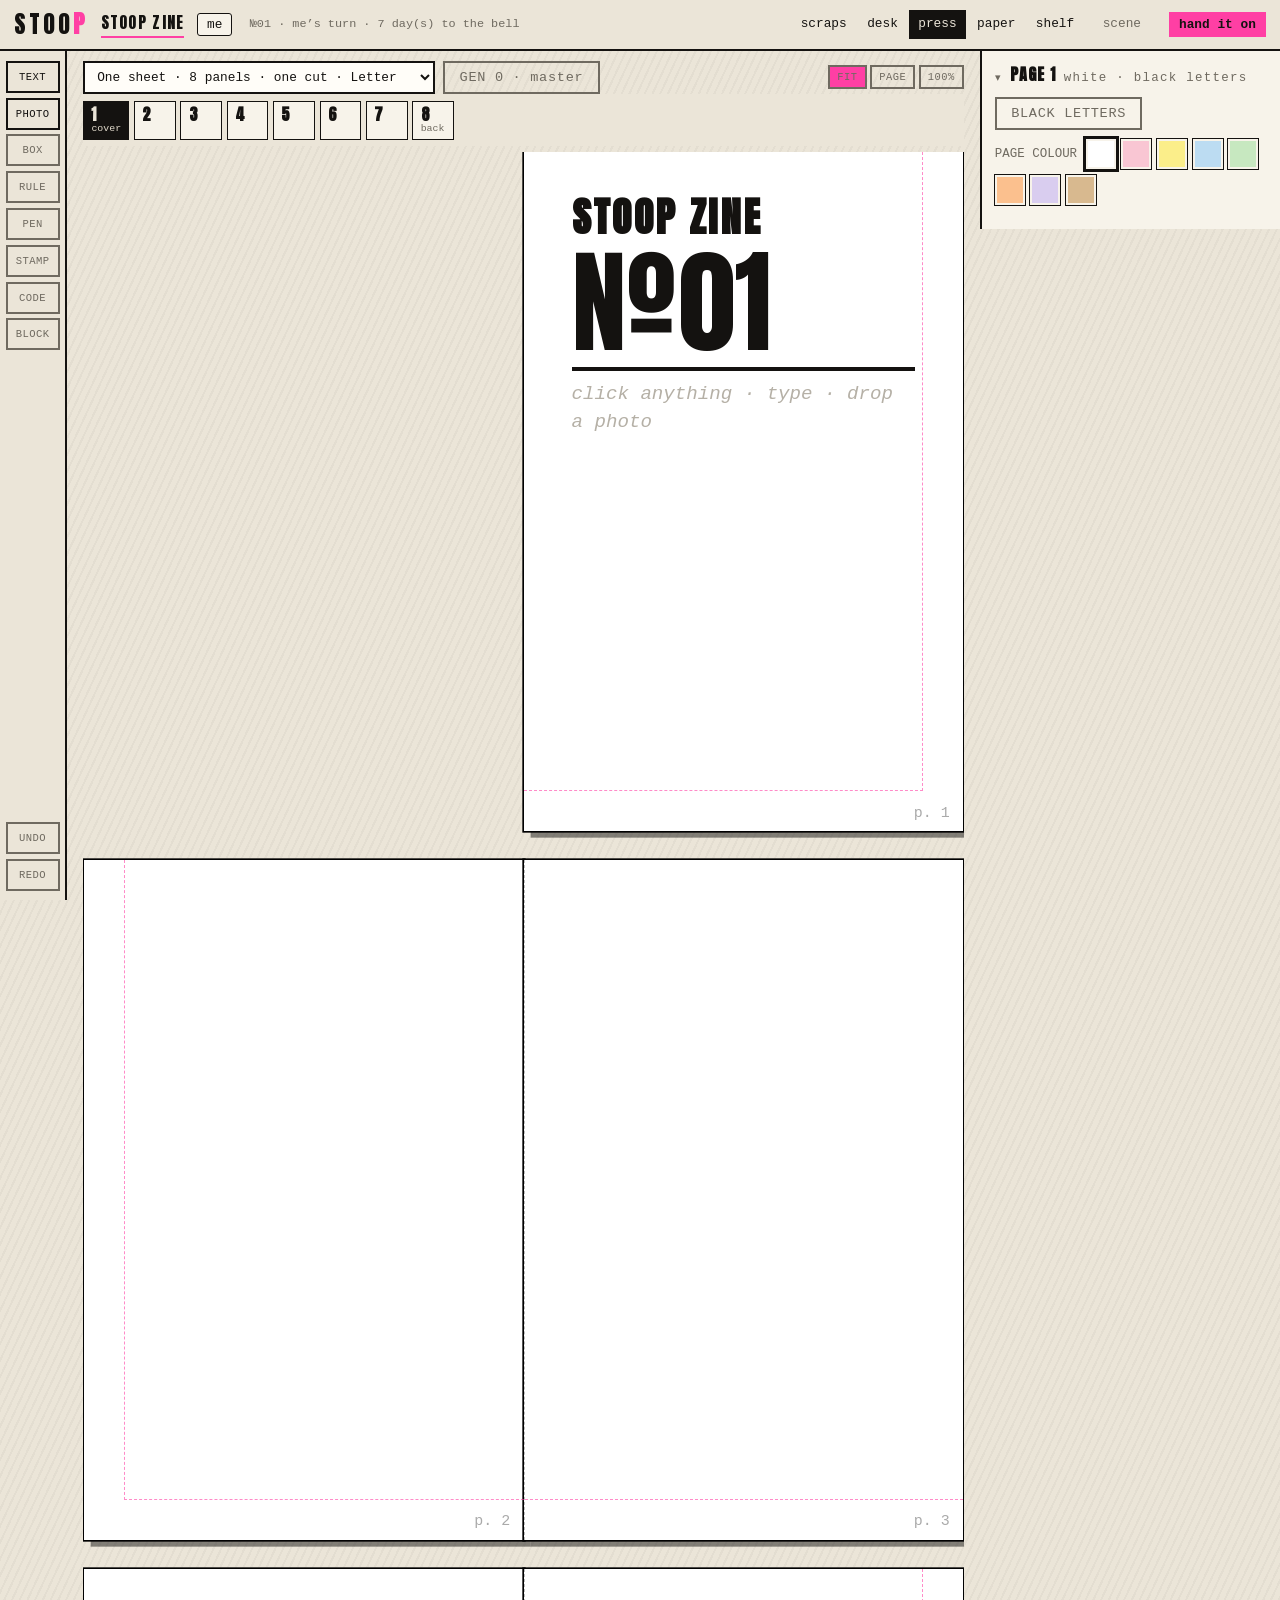
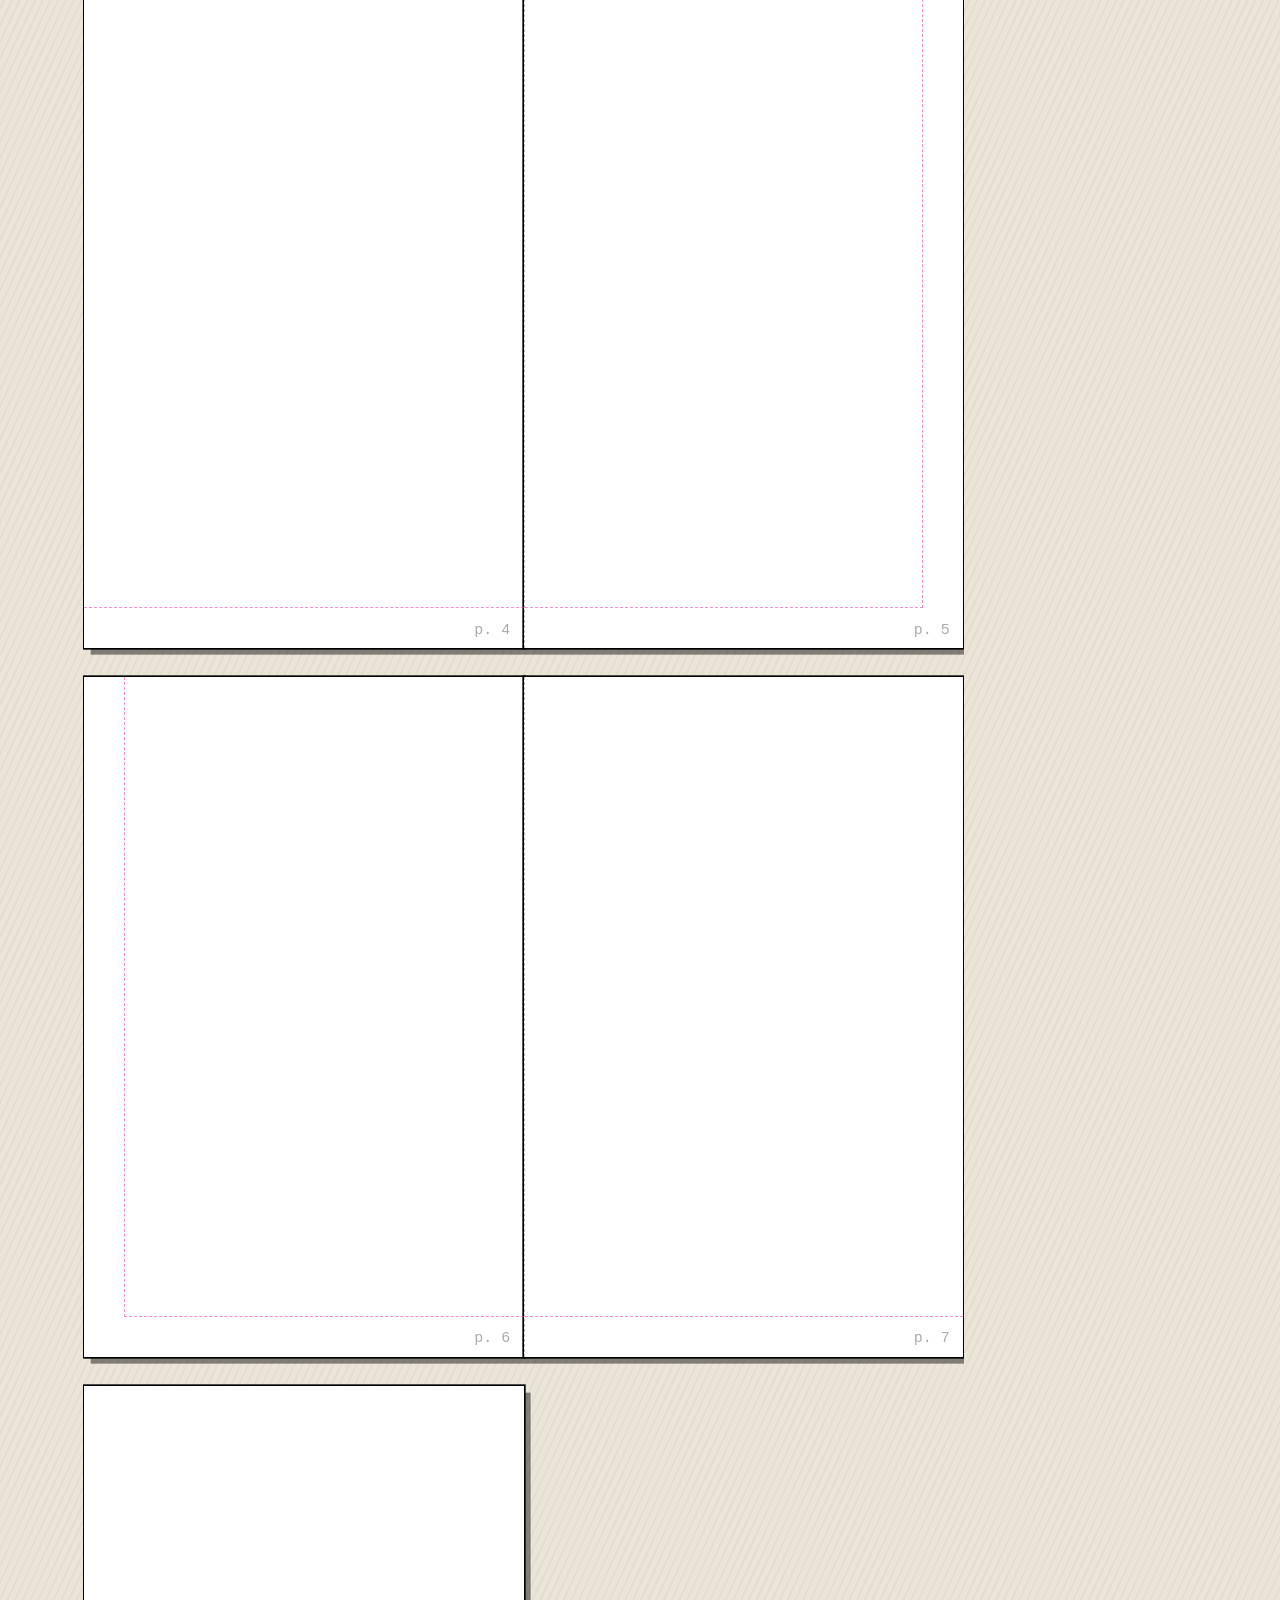
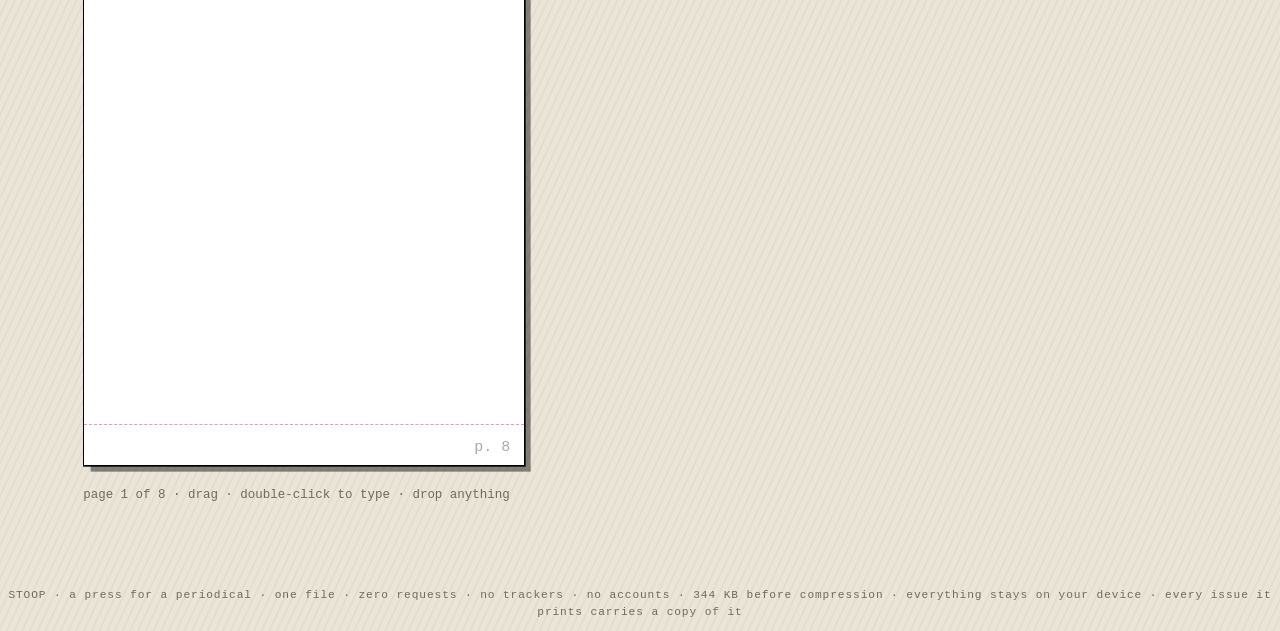
==== index.html @ a5290501 "creep, a folded card, and two sentences Three small things from the moat's list. A stitched booklet " ====
<!doctype html>
<html lang="en">
<head>
<meta charset="utf-8">
<meta name="viewport" content="width=device-width, initial-scale=1">
<meta name="description" content="A press for a periodical: submit pieces, assemble an issue at the desk, impose it for paper, and keep every back issue on the shelf. Each exported issue carries the press inside it. Local-first, no accounts, no server.">
<title>STOOP — a press for a periodical</title>
</head>
<body>
<!-- stoop: a press for a periodical — pieces, a desk, a shelf, and an imposed sheet. every issue it exports is the reading view, the sheet, the archive, and a working press for the next one. one file, zero requests. -->
<style>
@font-face{font-family:Anton;font-display:block;src:url([data-uri]) format("woff")}
@font-face{font-family:Knewave;font-display:block;src:url([data-uri]) format("woff")}
  
  :root{
    --bg:#ebe5d8; --bg2:#e0d9ca; --fg:#141210; --ink:#141210;
    --spot:#ff3fa4; --link:#141210; --grey:#6f6a60; --paper:#f7f3ea;
    --red:#d63c3c;
  }
  *{box-sizing:border-box}
  html,body{margin:0;padding:0}
  body{background:var(--bg);color:var(--fg);font-family:ui-sans-serif,system-ui,'Helvetica Neue',Arial,sans-serif;line-height:1.45;
    background-image:repeating-linear-gradient(115deg,rgba(20,18,16,.035) 0 2px,transparent 2px 7px)}
  ::selection{background:var(--spot);color:#fff}

  
  header.chrome{position:sticky;top:0;z-index:30;background:var(--bg);border-bottom:2px solid var(--fg);
    display:flex;flex-wrap:wrap;align-items:center;gap:.4rem .8rem;padding:.45rem .9rem}
  .wordmark{font-family: Anton, Impact, sans-serif;font-size:1.5rem;letter-spacing:.12em;color:var(--fg);text-decoration:none}
  .wordmark b{color:var(--spot)}
  .barzine{font-family: Anton, Impact, sans-serif;font-size:1rem;letter-spacing:.08em;color:var(--fg);text-decoration:none;border-bottom:2px solid var(--spot);padding-bottom:1px}
  .cycleline{font-family:'Courier New',monospace;font-size:.74rem;color:var(--grey);text-decoration:none;margin-left:.3rem;white-space:nowrap}
  .cycleline:hover{color:var(--fg)}
  .cycleline:empty{display:none}
  nav.chrome-nav{display:flex;flex-wrap:wrap;gap:.15rem;margin-left:auto;align-items:center}
  nav.chrome-nav .gear{margin-left:.5rem;color:var(--grey)}
  .phonetabs{display:none}
  nav.chrome-nav a,nav.chrome-nav button{font-family:'Courier New',monospace;font-size:.8rem;color:var(--link);background:none;text-decoration:none;padding:.25rem .5rem;border:1px solid transparent;cursor:pointer}
  nav.chrome-nav a:hover,nav.chrome-nav button:hover{border-color:var(--link)}
  nav.chrome-nav a.here{color:var(--bg);background:var(--fg);border-color:var(--fg)}
  .chrome .verb{font-family:'Courier New',monospace;font-size:.8rem;color:var(--fg);border:1px solid var(--spot);background:var(--spot);margin-left:.4rem;padding:.25rem .55rem;font-weight:bold;cursor:pointer}
  .chrome .verb:hover{background:var(--fg);color:#fff;border-color:var(--fg)}

  main{margin:0;padding:0}

  
  section[data-view]{display:none}
  
  section[data-view="press"]{display:grid;grid-template-columns:4.2rem minmax(0,1fr) 300px;align-items:start}
  body.landing section[data-view="press"]{display:none}
  section[data-view="issue"].on{display:block;max-width:960px;margin:0 auto;padding:1rem .9rem 4rem;animation:flick .12s steps(2) 1}
  section[data-view]:not([data-view="press"]):not([data-view="issue"]).on{display:block;position:fixed;top:var(--barh,0);right:0;bottom:0;
    width:min(540px,100vw);z-index:35;overflow-y:auto;background:var(--bg);border-left:3px solid var(--fg);box-shadow:-6px 0 0 rgba(20,18,16,.12);
    padding:1rem .9rem 3rem;animation:slide .14s ease-out}
  @keyframes slide{from{transform:translateX(24px);opacity:.6}to{transform:none;opacity:1}}
  @keyframes flick{0%{opacity:.4}100%{opacity:1}}
  .scrim{display:none;position:fixed;left:0;right:0;bottom:0;top:var(--barh,0);z-index:33;background:rgba(20,18,16,.28)}
  body[data-drawer] .scrim{display:block}
  section[data-view] .view-head{display:flex;flex-wrap:wrap;align-items:baseline;gap:.4rem 1rem}
  section[data-view] .view-head h1{margin:0}
  section[data-view] .view-head .view-sub{flex-basis:100%;margin-top:0}
  .drawer-close{margin-left:auto}

  h1,h2,h3{font-family: Anton, Impact, sans-serif;letter-spacing:.06em;line-height:1.05;margin:.4rem 0}
  a{color:var(--link)}
  .tag{display:inline-block;font-family:'Courier New',monospace;font-size:.7rem;letter-spacing:.15em;text-transform:uppercase;
    border:1px solid var(--fg);padding:.1rem .5rem;margin:0}
  .tag.cold{border-color:var(--link);color:var(--link)}

  
  .paper{background:var(--paper);color:var(--ink);padding:1.1rem 1.2rem;margin:1rem 0;border:2px solid var(--ink);
    box-shadow:5px 5px 0 rgba(0,0,0,.55);position:relative;
    background-image:repeating-linear-gradient(115deg,rgba(20,18,16,.045) 0 2px,transparent 2px 7px)}
  .paper h2,.paper h3{color:var(--ink)}
  .paper a{color:#155d80;font-weight:bold}
  .paper p,.paper li{font-family:'Courier New',monospace;font-size:.92rem}

  .btn{font-family:'Courier New',monospace;font-size:.85rem;background:none;border:2px solid var(--fg);color:var(--fg);
    padding:.45rem .9rem;cursor:pointer;letter-spacing:.05em}
  .btn:hover{background:var(--fg);color:#fff}
  .btn[disabled]{border-color:var(--grey);color:var(--grey);cursor:not-allowed}
  .btn.done,.btn.on{background:var(--spot);border-color:var(--spot);color:var(--fg)}
  .btn.done:hover,.btn.on:hover{background:var(--fg);border-color:var(--fg);color:#fff}
  .btn.danger{border-color:var(--red);color:var(--red)}
  .btn.danger:hover{background:var(--red);color:var(--bg)}
  .paper .btn{border-color:var(--ink);color:var(--ink)}
  .paper .btn:hover{background:var(--ink);color:var(--paper)}
  .paper .btn.done,.paper .btn.on{background:var(--ink);color:var(--paper)}
  .paper .btn.danger{border-color:var(--red);color:#9c2b2b}
  .paper .btn.danger:hover{background:var(--red);color:var(--paper)}

  .pageweight{font-family:'Courier New',monospace;font-size:.7rem;color:var(--grey);text-align:center;margin-top:2.2rem;letter-spacing:.08em}

.author-toggle {
  font-family: 'Courier New', monospace;
  font-size: .8rem;
  background: var(--paper);
  color: var(--fg);
  border: 1px solid var(--fg);
  padding: .2rem .55rem;
  cursor: pointer;
  border-radius: 3px;
  display: inline-flex;
  align-items: center;
  gap: .3rem;
}
.author-toggle:hover {
  background: var(--fg);
  color: #fff;
}
.view-head {
  margin-bottom: 1.2rem;
  border-bottom: 1px dashed var(--grey);
  padding-bottom: .6rem;
}
.view-head h1 {
  font-size: 2.2rem;
  margin: 0;
  color: var(--fg);
  letter-spacing: .08em;
}

.view-sub {
  font-family: ui-sans-serif, system-ui, 'Helvetica Neue', Arial, sans-serif;
  font-size: .9rem;
  color: var(--grey);
  margin: .3rem 0 0;
}
.hint, .paper .hint {
  font-family: ui-sans-serif, system-ui, 'Helvetica Neue', Arial, sans-serif;
  font-size: .88rem;
  line-height: 1.45;
  color: #57524a;
  margin: .6rem 0 0;
}
.paper h2 { font-size: 1.15rem; margin: 0 0 .6rem; }
.paper .form-row + .form-row { margin-top: .6rem; }
.cardgrid { display: grid; grid-template-columns: auto minmax(0, 1fr); gap: .35rem .6rem; align-items: center; margin: .4rem 0 .6rem; }
.cardgrid .sub { white-space: nowrap; }
.sub {
  font-family: 'Courier New', monospace;
  font-size: .78rem;
  color: var(--grey);
}
.text-input, .select-input, .textarea-input {
  font-family: 'Courier New', monospace;
  font-size: .88rem;
  background: #fffdf8;
  color: var(--ink);
  border: 2px solid var(--ink);
  padding: .45rem .65rem;
  box-sizing: border-box;
}
.text-input:focus, .select-input:focus, .textarea-input:focus {
  outline: 2px solid var(--spot);
}
.text-input { flex: 1; min-width: 160px; }
.select-input { min-width: 110px; cursor: pointer; }
.textarea-input { width: 100%; resize: vertical; }

.form-row {
  display: flex;
  gap: .5rem;
  flex-wrap: wrap;
  align-items: center;
}
.form-grid {
  display: flex;
  flex-direction: column;
  gap: .6rem;
}
.filter-row {
  display: flex;
  gap: .35rem;
  align-items: center;
  flex-wrap: wrap;
  margin-top: .8rem;
  padding-top: .6rem;
  border-top: 1px dashed rgba(20,18,16,.2);
}
.chip {
  font-family: 'Courier New', monospace;
  font-size: .72rem;
  background: none;
  border: 1px solid var(--ink);
  color: var(--ink);
  padding: .15rem .45rem;
  cursor: pointer;
  text-transform: lowercase;
}
.chip:hover, .chip.on {
  background: var(--ink);
  color: var(--paper);
}

.form-actions { display: flex; justify-content: flex-end; }
.btn.wide { flex: 1; min-width: 160px; }
.paper .sub { color: #57524a; }


.log-photo {
  display: block;
  width: 100%;
  max-width: 420px;
  margin: .5rem 0 .2rem;
  border: 2px solid var(--ink);
  background: #fff;
}

.phototray { display: flex; gap: .5rem; overflow-x: auto; padding: .2rem 0 .4rem; align-items: flex-start; }
.phototray:empty { display: none; }
.tray-photo { height: 56px; border: 2px solid var(--fg); background: #fff; cursor: pointer; flex: 0 0 auto; box-shadow: 2px 2px 0 rgba(20,18,16,.35); }
.tray-photo:hover { outline: 2px solid var(--spot); }

.log-stream { display: flex; flex-direction: column; gap: .7rem; margin-top: 1rem; }
.log-card {
  background: var(--paper);
  border: 1px solid var(--fg);
  border-left: 4px solid var(--spot);
  padding: .75rem .9rem;
  position: relative;
}
.log-card.author-b { border-left-color: var(--grey); }
.log-card.author-both { border-left-color: #5cd685; }
.log-meta {
  display: flex;
  justify-content: space-between;
  font-family: 'Courier New', monospace;
  font-size: .72rem;
  color: var(--grey);
  margin-bottom: .3rem;
}
.log-author { font-weight: bold; color: var(--spot); }
.author-b .log-author { color: var(--grey); }
.author-both .log-author { color: #5cd685; }
.log-body { font-family: 'Courier New', monospace; font-size: .88rem; color: var(--fg); line-height: 1.4; word-break: break-word; white-space: pre-wrap; }
.log-title { margin: .1rem 0 .35rem; font-size: 1.15rem; }
.log-del { background: none; border: none; color: var(--grey); cursor: pointer; font-size: .8rem; }
.log-del:hover { color: var(--spot); }


.person { display: flex; align-items: center; gap: .5rem; margin-bottom: .4rem; }
.person .text-input { flex: 1; }
.person .sub { min-width: 6rem; font-size: .75rem; }


.sub-row { display: flex; align-items: center; gap: .6rem; border-bottom: 1px dashed var(--ink); padding: .45rem 0; font-family: 'Courier New', monospace; font-size: .85rem; }
.sub-row:last-of-type { border-bottom: none; }
.sub-row .ord { font-family: Anton, Impact, sans-serif; font-size: 1.3rem; width: 1.4rem; text-align: center; }
.sub-row .meta { flex: 1; display: flex; flex-direction: column; }
.sub-row .meta small { color: #5a5348; }
.sub-row.cut { opacity: .55; }
.sub-row.cut .meta b { text-decoration: line-through; }
.subbtn { font-family: 'Courier New', monospace; font-size: .7rem; background: none; border: 1px solid var(--ink); color: var(--ink); padding: .2rem .5rem; cursor: pointer; }
.subbtn:hover { background: var(--ink); color: var(--paper); }


.shelf-list { display: flex; flex-direction: column; }
.shelf-row { display: flex; align-items: center; gap: .6rem; flex-wrap: wrap; border-bottom: 1px dashed var(--ink); padding: .55rem 0; }
.shelf-row:last-child { border-bottom: none; }
.shelf-no { font-family: Anton, Impact, sans-serif; font-size: 1.5rem; min-width: 3rem; }
.shelf-meta { flex: 1; display: flex; flex-direction: column; font-family: 'Courier New', monospace; font-size: .85rem; min-width: 12rem; }
.shelf-meta small { color: #5a5348; }
.shelfreader { display: none; }
.shelfreader.on { display: block; }
.reader-bar { display: flex; justify-content: space-between; align-items: center; font-family: 'Courier New', monospace; font-size: .8rem; color: var(--grey); margin: 1.2rem 0 .4rem; }


.reading { background: var(--paper); color: var(--ink); border: 2px solid var(--ink); padding: 1.4rem 1.3rem; box-shadow: 5px 5px 0 rgba(0,0,0,.55); max-width: 38rem; margin: 0 auto; }
.reading img { width: 100%; margin: .6rem 0; }
.reading-head { border-bottom: 3px solid var(--ink); padding-bottom: .6rem; margin-bottom: 1rem; }
.reading-head h1 { font-size: 2.2rem; margin: 0; }
.reading-meta { font-family: 'Courier New', monospace; font-size: .75rem; margin: .3rem 0 0; }
.reading-note { border-left: 3px solid var(--ink); padding-left: .8rem; margin-bottom: 1.2rem; }
.reading-piece { margin-bottom: 1.4rem; }
.reading-piece h2 { font-size: 1.4rem; margin: 0 0 .3rem; }
.reading h2, .reading p { color: var(--ink); }
.reading p { font-family: 'Courier New', monospace; font-size: .9rem; line-height: 1.6; white-space: pre-wrap; }
.reading-foot { border-top: 1px dashed var(--ink); padding-top: .6rem; font-size: .8rem; }


.press-actions { display: flex; gap: .5rem; flex-wrap: wrap; align-items: center; }

.rail { position: sticky; top: var(--barh, 0); align-self: start; display: flex; flex-direction: column; gap: .3rem; padding: .6rem .35rem; height: calc(100vh - var(--barh, 0px)); box-sizing: border-box; border-right: 2px solid var(--fg); background: var(--bg); }
.rail .btn { width: 100%; padding: .5rem .1rem; font-size: .66rem; letter-spacing: .04em; }
.railgap { flex: 1; }
.tablebed { min-width: 0; padding: .6rem 1rem 3rem; }
.tablehead { display: flex; gap: .5rem; flex-wrap: wrap; align-items: center; }
.tablehead .select-input { font-size: .8rem; padding: .35rem .5rem; min-width: 0; max-width: 22rem; }
.zoom { margin-left: auto; display: flex; gap: .2rem; }
.btn.tiny { font-size: .65rem; padding: .25rem .45rem; }
.pagestrip { display: flex; gap: .3rem; overflow-x: auto; padding: .45rem 0 .35rem; scrollbar-width: thin; position: sticky; top: var(--barh, 0); z-index: 5; background: var(--bg); }
.pchip { font-family: 'Courier New', monospace; font-size: .68rem; color: var(--fg); background: var(--paper); border: 1px solid var(--fg); padding: .25rem .45rem .3rem; min-width: 2.6rem; max-width: 7.5rem; flex: none; display: flex; flex-direction: column; align-items: flex-start; gap: .05rem; cursor: pointer; position: relative; text-align: left; touch-action: none; user-select: none; }
.pchip b { font-family: Anton, Impact, sans-serif; font-size: 1rem; letter-spacing: .04em; line-height: 1; }
.pchip small { max-width: 6.5rem; white-space: nowrap; overflow: hidden; text-overflow: ellipsis; color: var(--grey); font-size: .62rem; }
.pchip small:empty::before { content: '\00a0'; }
.pchip.here { background: var(--fg); color: var(--bg); }
.pchip.here small { color: var(--bg2); }
.pchip .dot { position: absolute; right: 3px; top: 3px; width: 9px; height: 9px; border: 1px solid var(--fg); }
.pchip.dragging { opacity: .45; }
.pchip.drop { outline: 3px solid var(--spot); outline-offset: -1px; }
.palettes:empty { display: none; }
.addhint { margin: .3rem 0 0; }
.fitmeter { font-family: 'Courier New', monospace; font-size: .8rem; border: 1px solid var(--fg); color: var(--fg); background: var(--paper); padding: .35rem .6rem; margin: 0; }
.fitmeter:empty { display: none; }
.fitmeter.bad { background: var(--red); color: #fff; border-color: var(--red); }
.sheetzone { margin-top: .4rem; overflow-x: auto; padding-bottom: 1rem; }
.sheetwrap { margin-bottom: 1.2rem; width: max-content; }
.sheetlabel { font-family: 'Courier New', monospace; font-size: .7rem; color: var(--grey); letter-spacing: .1em; text-transform: uppercase; margin-bottom: .25rem; }
.sheet {
  zoom: var(--fit, 1);
  background: #fff; color: var(--ink);
  display: grid;
  grid-template-columns: repeat(var(--cols, 4), 1fr);
  grid-template-rows: repeat(var(--rows, 2), 1fr);
  box-shadow: 0 0 0 1px #000, 8px 8px 0 rgba(0,0,0,.6);
}
.panel { border: 1px dashed #bbb; padding: .28in .3in; overflow: hidden; position: relative; background: #fff; box-sizing: border-box; display: flex; flex-direction: column; }
.panel.flip { transform: rotate(180deg); }

.panel.photofill .panel-photo { position: absolute; inset: 0; width: 100%; height: 100%; max-height: none; object-fit: cover; margin: 0; }
.panel.photofill > h3, .panel.photofill > .no, .panel.photofill > .rule, .panel.photofill > .body, .panel.photofill > .addr { position: relative; z-index: 1; }
.panel.letterswhite > h3, .panel.letterswhite > .body, .panel.letterswhite > .no, .panel.letterswhite .addr span { color: #fff; }
.panel.letterswhite > .rule { border-top-color: #fff; }

.panel, .panel * { -webkit-print-color-adjust: exact; print-color-adjust: exact; }
.panel.over { outline: 2px solid var(--red); outline-offset: -2px; }
.panel h3 { font-family: Anton, Impact, sans-serif; font-size: 20px; margin: 0 0 6px; text-transform: uppercase; color: var(--ink); outline: none; }
.panel .body { font-family: 'Courier New', monospace; font-size: 11.5px; line-height: 1.45; color: var(--ink); outline: none; white-space: pre-wrap; flex: 1; overflow: hidden; }
.panel .pgtag { position: absolute; bottom: 4px; right: 8px; font-size: 9px; color: #aaa; font-family: 'Courier New', monospace; }
.panel .fitwarn:not(:empty) { position: absolute; bottom: 3px; left: 6px; font-family: 'Courier New', monospace; font-size: 9px; background: var(--red); color: #fff; padding: 1px 4px; }
.panel-photo { display: block; width: 100%; max-height: 46%; object-fit: contain; object-position: left top; margin: 0 0 5px; }
.panel-unpic { position: absolute; top: 3px; right: 5px; background: #fff; border: 1px solid var(--ink); color: var(--ink); font-size: 10px; line-height: 1; padding: 2px 4px; cursor: pointer; }
.cover h3 { font-size: 24px; }
.cover .no { font-family: Anton, Impact, sans-serif; font-size: 68px; line-height: .9; color: var(--ink); margin: 2px 0; }
.cover .no span { outline: none; }
.cover .rule { border-top: 3px solid var(--ink); margin: 6px 0; }
.backcover .body { font-size: 10.5px; }
.addr { display: flex; align-items: center; gap: 6px; margin-top: auto; }
.addr .qr { width: 64px; height: 64px; image-rendering: pixelated; }
.addr span { font-family: 'Courier New', monospace; font-size: 8.5px; word-break: break-all; }
.addr .reply { display: block; font-size: 7.5px; opacity: .8; }


.pages { display: flex; flex-direction: column; gap: 1.1rem; width: max-content; margin: 0 auto; zoom: var(--fit, 1); }
.spread { display: flex; width: calc(2 * var(--pw)); }
.spread.cover { justify-content: flex-end; }
.spread.backcover { justify-content: flex-start; }
.pages .panel { width: var(--pw); height: var(--ph); flex: none; border: none; box-shadow: 0 0 0 1px #000, 4px 4px 0 rgba(0,0,0,.45); }
.spread .panel + .panel { box-shadow: 0 0 0 1px #000, 4px 4px 0 rgba(0,0,0,.45); border-left: 1px dashed #bbb; }


.pages[data-gen="1"] .panel:not(:focus-within), .sheet[data-gen="1"] .panel { filter: url(#gen1); }
.pages[data-gen="2"] .panel:not(:focus-within), .sheet[data-gen="2"] .panel { filter: url(#gen2); }
.pages[data-gen="3"] .panel:not(:focus-within), .sheet[data-gen="3"] .panel { filter: url(#gen3); }
#genbtn.on { background: var(--fg); color: #fff; border-color: var(--fg); }


.testnum { display: none; position: absolute; inset: 0; background: #fff; z-index: 2; align-items: center; justify-content: center; flex-direction: column; gap: 6px; }
.testnum b { font-family: Anton, Impact, sans-serif; font-size: 140px; color: var(--ink); }
.testnum small { font-family: 'Courier New', monospace; font-size: 12px; color: #666; }
.reprintzone.testing .testnum { display: flex; }

.foldguide { margin-top: .8rem; }
.foldguide summary { font-family: ui-sans-serif, system-ui, 'Helvetica Neue', Arial, sans-serif; font-size: .88rem; color: var(--ink); cursor: pointer; padding: .3rem 0; }
.fold-steps { font-family: ui-sans-serif, system-ui, 'Helvetica Neue', Arial, sans-serif; font-size: .88rem; line-height: 1.5; padding-left: 1.2rem; }
.fold-steps li { margin-bottom: .5rem; }


.reprintzone { display: none; }


.toast-undo { font: inherit; background: var(--fg); color: var(--spot); border: 0; margin-left: .7rem; padding: .1rem .5rem; cursor: pointer; }
.toast { position: fixed; left: 50%; bottom: 1.2rem; transform: translateX(-50%); background: var(--spot); color: var(--fg); font-family: 'Courier New', monospace; font-size: .85rem; font-weight: bold; padding: .5rem .9rem; border: 2px solid var(--fg); box-shadow: 3px 3px 0 var(--fg); display: none; z-index: 50; }

@media print {
  body { background: #fff; color: #000; }
  header.chrome, main, .pageweight, .toast { display: none !important; }
  body.reprinting .reprintzone { display: block !important; }
  .reprintzone .sheetwrap { margin: 0; break-after: page; page-break-after: always; }
  .reprintzone .sheetwrap:last-child { break-after: auto; page-break-after: auto; }
  .reprintzone .sheetlabel { display: none !important; }
  .reprintzone .sheet { box-shadow: none; zoom: 1; }
  .reprintzone .panel { border-color: #eee; }
}


body.landing header.chrome { display: none; }
body.landing main { padding-top: 2.4rem; }
.landing-tail { max-width: 38rem; margin: 2.2rem auto 0; }
.landing-note { font-family: 'Courier New', monospace; font-size: .9rem; color: var(--fg); line-height: 1.6; border-left: 3px solid var(--spot); padding-left: .9rem; }
.landing-verbs { display: flex; gap: .6rem; flex-wrap: wrap; margin-top: 1.2rem; }
.btn.big { font-size: 1rem; padding: .8rem 1.2rem; }
.btn.quiet { border-color: var(--grey); color: var(--grey); }
.btn.quiet:hover { background: var(--grey); color: var(--bg); }


.panel.dropping { outline: 3px dashed var(--spot); outline-offset: -3px; }


#sheetzone .cover .body:empty::before { content: 'click anything · type · drop a photo'; color: #b5b0a6; font-style: italic; }
#sheetzone .panel h3:empty::before { content: '\00a0'; }


.flash { position: fixed; inset: 0; pointer-events: none; z-index: 60; opacity: 0;
  background: linear-gradient(90deg, transparent 0%, rgba(255,255,255,.0) 35%, rgba(255,255,255,.85) 50%, rgba(255,255,255,.0) 65%, transparent 100%);
  background-size: 300% 100%; }
.flash.go { animation: lamp .55s ease-in-out 1; }
@keyframes lamp { 0% { opacity: 1; background-position: 100% 0; } 100% { opacity: 1; background-position: 0% 0; } }
.barzine[contenteditable]:focus { outline: none; background: var(--spot); padding: 0 .3rem; }


:focus-visible { outline: 3px solid var(--spot); outline-offset: 2px; }
.panel :focus-visible, .el :focus-visible { outline: 2px dashed var(--red); outline-offset: 1px; }
.barzine[contenteditable]:focus-visible { outline: 3px solid var(--fg); outline-offset: 1px; }


.readtoggle { display: flex; gap: .4rem; justify-content: center; margin: 0 auto .8rem; }
.read-meta { font-family: 'Courier New', monospace; font-size: .75rem; color: var(--grey); text-align: center; margin: 0 0 .9rem; }
.readrun { padding: 0 6px 1.2rem; }
@media print { .elmissing { visibility: hidden; } }
.reading-fig { margin: .6rem 0; }
.reading-fig figcaption { font-family: 'Courier New', monospace; font-size: .8rem; }
.shelfnudge:empty { display: none; }


.pasteup { position: absolute; inset: 0; pointer-events: none; z-index: 3; }

.el { position: absolute; pointer-events: auto; box-sizing: border-box; cursor: grab; touch-action: none; }
.el:active { cursor: grabbing; }
.el.sel { outline: 1px dashed var(--red); outline-offset: 2px; }

.el-box { border: 2px solid var(--ink); }
.el-box.inkwhite { background: var(--ink); border-color: var(--ink); }
.elrule { width: 100%; height: 100%; background: var(--ink); min-height: 2px; }
.elphoto { width: 100%; height: 100%; object-fit: contain; display: block; }
.elphoto.fill { object-fit: cover; }
.elqr { width: 100%; height: 100%; display: block; color: var(--ink); }
.elmissing { width: 100%; height: 100%; border: 1px dashed #999; color: #999; font: 9px 'Courier New', monospace; display: flex; align-items: center; justify-content: center; }

.eltext { width: 100%; height: 100%; overflow: hidden; outline: none; color: var(--ink); white-space: pre-wrap; }
.eltext.knock { background: var(--ink); color: #fff; padding: 2px 4px; }


.v-type { font-family: 'Courier New', monospace; line-height: 1.45; }
.v-head { font-family: Anton, Impact, sans-serif; line-height: 1; text-transform: uppercase; }
.v-marker { font-family: Knewave, Anton, Impact, sans-serif; line-height: 1.3; }
.rm { display: inline-block; }

.v-stencil { font-family: Anton, Impact, sans-serif; line-height: 1; text-transform: uppercase;
  -webkit-mask-image: repeating-linear-gradient(180deg, #000 0 .42em, transparent .42em .5em); mask-image: repeating-linear-gradient(180deg, #000 0 .42em, transparent .42em .5em); }
.v-ransom { line-height: 1.5; }

.v-sans { font-family: Arial, Helvetica, 'Liberation Sans', sans-serif; line-height: 1.3; }
.v-serif { font-family: 'Times New Roman', Times, 'Liberation Serif', serif; line-height: 1.35; }
.v-own { font-family: Arial, Helvetica, sans-serif; line-height: 1.3; }
.eltext.caps { text-transform: uppercase; }
.eltext.nocaps { text-transform: none; }
.eltext.al-center { text-align: center; }
.eltext.al-right { text-align: right; }

.eltext.outline, .eltext.outline .rn { color: transparent; -webkit-text-stroke: .045em var(--ink); }
.eltext.knock.outline, .eltext.outline .rn.inv { -webkit-text-stroke-color: #fff; }

.el.inkpaper .eltext.knock, .el.inkpaper .rn.inv { color: #000; }
.el.inkpaper .eltext.knock.outline, .el.inkpaper .eltext.outline .rn.inv { color: transparent; -webkit-text-stroke-color: #000; }
.voicesel { font: inherit; font-size: .8rem; border: 2px solid var(--fg); background: #fff; color: var(--fg); padding: .3rem .4rem; cursor: pointer; }



.elstamp { width: 100%; height: 100%; position: relative; color: var(--ink); container-type: size; }
.stampsvg { position: absolute; inset: 0; width: 100%; height: 100%; display: block; }

.el-draw { color: var(--ink); }
.drawsvg, .penlive svg { position: absolute; inset: 0; width: 100%; height: 100%; display: block; overflow: visible; }
.drawsvg polyline, .penlive polyline { vector-effect: non-scaling-stroke; }
.penlive { position: absolute; inset: 0; pointer-events: none; z-index: 4; color: var(--ink); }
body[data-pen] #sheetzone .panel, body[data-pen] #sheetzone .el { cursor: crosshair; touch-action: none; }
body[data-pen] #sheetzone .el .eltext { pointer-events: none; }
.rail .btn.on { background: var(--fg); color: var(--bg); }
.stamptext { position: absolute; inset: 0; display: flex; align-items: center; justify-content: center; font-family: Anton, Impact, sans-serif; text-transform: uppercase; font-size: 1px; white-space: nowrap; }
.el-stamp .stamptext { font-size: 62cqh; }
.stamps { display: none; gap: .5rem; flex-wrap: wrap; align-items: center; margin: .2rem 0 .6rem; }
.stamps.on { display: flex; }
.stampbtn { height: 34px; width: auto; background: #fff; border: 2px solid var(--fg); color: var(--ink); cursor: pointer; position: relative; padding: 0; box-shadow: 2px 2px 0 rgba(20,18,16,.35); }
.stampbtn .stamptext { font-size: 20px; }
.stampbtn:hover { outline: 2px solid var(--spot); }


.rn { display: inline-block; padding: 0 1px; }
.rn.f0 { font-family: Anton, Impact, sans-serif; }
.rn.f1 { font-family: 'Times New Roman', Times, serif; font-weight: bold; }
.rn.f2 { font-family: 'Courier New', Courier, monospace; font-weight: bold; }
.rn.f3 { font-family: Arial, Helvetica, sans-serif; font-weight: bold; font-style: italic; }
.rn.inv { background: var(--ink); color: #fff; padding: 0 3px; }


.h { position: absolute; width: 11px; height: 11px; background: #fff; border: 2px solid var(--red); pointer-events: auto; }
.h-size { right: -6px; bottom: -6px; cursor: nwse-resize; }
.h-rot { left: 50%; top: -20px; margin-left: -6px; border-radius: 50%; cursor: grab; }
.h-rot::after { content: ''; position: absolute; left: 50%; top: 9px; width: 1px; height: 10px; background: var(--red); }


.inspector { font-family: 'Courier New', monospace; font-size: .8rem; color: var(--grey); margin: 0; }
.inspector:empty { display: none; }
.inspector.on { color: var(--fg); background: var(--paper); border-left: 2px solid var(--fg); padding: .7rem .8rem 1rem; width: 300px; box-sizing: border-box; position: sticky; top: var(--barh, 0); align-self: start; max-height: calc(100vh - var(--barh, 0px)); overflow-y: auto; }
.insp-head { display: flex; align-items: baseline; gap: .6rem; margin-bottom: .3rem; }
.insp-head b { font-family: Anton, Impact, sans-serif; letter-spacing: .06em; font-size: 1rem; }
.insp-head .sub { flex: 1; }
.sheetdone { margin-left: auto; }

.group { border-top: 1px dashed var(--grey); padding: .3rem 0 .5rem; }
.group summary { font-family: 'Courier New', monospace; font-size: .66rem; letter-spacing: .12em; color: var(--grey); cursor: pointer; list-style: none; padding: .25rem 0; display: flex; align-items: baseline; gap: .5rem; }
.group summary::-webkit-details-marker { display: none; }
.group summary::before { content: '\25B8'; }
.group[open] summary::before { content: '\25BE'; }
.group summary b { font-family: Anton, Impact, sans-serif; letter-spacing: .06em; font-size: 1rem; color: var(--fg); }
.groupbody { display: flex; flex-wrap: wrap; gap: .35rem; align-items: center; padding-top: .35rem; }
.groupbody .voicesel, .groupbody .text-input { flex: 1 1 100%; }
.groupbody .swatches { flex-basis: 100%; margin-top: .2rem; }
.sheetfoot { border-top: 1px dashed var(--grey); padding-top: .6rem; margin-top: .2rem; }
.inspector.page { padding-top: .5rem; }
.inspector.page .group { border-top: 0; padding-top: 0; }
#ransomtext { margin-top: .5rem; width: 100%; }

.swatches { display: flex; flex-wrap: wrap; gap: .35rem; align-items: center; margin-top: .5rem; }
.swatches .sub { margin-right: .2rem; }
.swatch { width: 30px; height: 30px; border: 2px solid var(--paper); outline: 1px solid var(--fg); padding: 0; cursor: pointer; }
.swatch.on { outline: 3px solid var(--fg); }
@media (pointer: coarse) { .swatch { width: 34px; height: 34px; } }


@media print {
  .h, .rail, .inspector, .phototray, .pagestrip, .phonetabs, .tablehead { display: none !important; }
  .el.sel { outline: none !important; }
}


.el .eltext { pointer-events: none; }
.el.editing .eltext { pointer-events: auto; cursor: text; }
.el.editing { outline: 2px solid var(--ink); outline-offset: 2px; }


.eltext { height: auto; min-height: 100%; }
.v-ransom { line-height: 1.25; }


.reach { position: absolute; pointer-events: none; border: 0 dashed rgba(255, 63, 164, .6); z-index: 4; }

  
  
  @media (max-width: 640px){
    header.chrome{gap:.3rem .5rem;padding:.4rem .6rem;flex-wrap:nowrap}
    .wordmark,nav.chrome-nav,.cycleline{display:none}
    .toast{bottom:7.4rem}
    .barzine{font-size:1.1rem;flex:1 1 auto;min-width:0;overflow:hidden;text-overflow:ellipsis;white-space:nowrap}
    .chrome .verb{margin-left:auto;padding:.35rem .6rem;font-size:.75rem;white-space:nowrap}
    .phonetabs{display:flex;position:fixed;left:0;right:0;bottom:0;z-index:45;background:var(--bg);border-top:3px solid var(--fg);height:3.4rem}
    .phonetabs a{flex:1;text-align:center;font-family:'Courier New',monospace;font-size:.68rem;letter-spacing:.05em;color:var(--fg);text-decoration:none;padding:.65rem 0;border-right:1px solid var(--bg2)}
    .phonetabs a.here{background:var(--fg);color:var(--bg)}
    body.landing .phonetabs{display:none}
    section[data-view="press"]{display:block}
    .rail{position:fixed;left:0;right:0;bottom:3.4rem;top:auto;z-index:25;height:3.2rem;flex-direction:row;overflow-x:auto;padding:.35rem .5rem;gap:.35rem;border:0;border-top:2px solid var(--fg);scrollbar-width:none}
    .rail::-webkit-scrollbar{display:none}
    .rail .btn{width:auto;white-space:nowrap;padding:.5rem .7rem;font-size:.75rem;flex:none}
    .railgap{display:none}
    .tablebed{padding:.4rem .5rem 7.5rem}
    .tablehead{flex-wrap:nowrap;overflow-x:auto;scrollbar-width:none;gap:.3rem}
    .tablehead::-webkit-scrollbar{display:none}
    .tablehead .select-input{flex:none;max-width:52vw;font-size:.75rem;padding:.3rem .4rem}
    .tablehead .btn{flex:none;white-space:nowrap;font-size:.75rem;padding:.3rem .5rem}
    .fitmeter{white-space:nowrap;font-size:.72rem;padding:.25rem .5rem}
    .zoom,.addhint{display:none}
    .inspector.on{position:fixed;left:0;right:0;bottom:6.6rem;top:auto;z-index:24;width:auto;max-height:45vh;overflow-y:auto;border:0;border-top:2px solid var(--fg);padding:.2rem .7rem .7rem}
    .inspector.on::before{content:'';display:block;width:2.4rem;height:4px;background:var(--grey);margin:.25rem auto .45rem;border-radius:2px}
    .group summary{padding:.35rem 0}
    section[data-view]:not([data-view="press"]):not([data-view="issue"]).on{width:100vw;border-left:none;bottom:3.4rem;z-index:35}
    .scrim{z-index:33}
    .pages{gap:.7rem}
    main{scroll-padding-bottom:7.5rem}
  }

  
  @media (max-width: 640px){
    .spread{flex-direction:column;width:var(--pw)}
    .spread.cover,.spread.backcover{justify-content:flex-start}
    .spread .panel + .panel{border-left:none;border-top:1px dashed #bbb}
  }


@media (pointer: coarse) {
  .h { width: 22px; height: 22px; }
  .h-size { right: -12px; bottom: -12px; }
  .h-rot { top: -30px; margin-left: -11px; }
  .h-rot::after { top: 20px; }
  .btn, .subbtn, .voicesel, .pchip, .phonetabs a, .log-del, .panel-unpic, .toast-undo, .chip, .stampbtn, .tray-photo { min-height: 44px; }
  .btn, .subbtn { padding-top: .6rem; padding-bottom: .6rem; }
  .swatch { width: 44px; height: 44px; }
  .rail .btn { min-width: 60px; }
  .phonetabs a { padding-top: .8rem; }
  .log-del, .panel-unpic { min-width: 44px; }
  #sheetzone .cover .body:empty::before { content: 'tap anything \00b7 type \00b7 add a photo'; }
}


@media (prefers-reduced-motion: reduce) {
  *, *::before, *::after { animation: none !important; transition: none !important; scroll-behavior: auto !important; }
}
</style>

<header class="chrome">
  <a class="wordmark" href="#press">STOO<b>P</b></a>
  <span class="barzine" id="barzine" contenteditable="true" spellcheck="false" title="Click to name it">STOOP ZINE</span>
  <button class="author-toggle" id="authortoggle" title="Switch who is writing"><span id="authorname">Me</span></button>
  <a class="cycleline" id="cycleline" href="#desk" title="The desk"></a>
  <nav class="chrome-nav" aria-label="The cycle">
    <a href="#scraps" data-nav="scraps">scraps</a>
    <a href="#desk" data-nav="desk">desk</a>
    <a href="#press" data-nav="press">press</a>
    <a href="#paper" data-nav="paper">paper</a>
    <a href="#shelf" data-nav="shelf">shelf</a>
    <a href="#backup" data-nav="backup" class="gear">scene</a>
  </nav>
  <button class="verb" id="handonbtn" title="Export the latest issue as a file that is also a press">hand it on</button>
</header>
<nav class="phonetabs" id="phonetabs" aria-label="The cycle">
  <a href="#scraps" data-nav="scraps">scraps</a>
  <a href="#desk" data-nav="desk">desk</a>
  <a href="#press" data-nav="press">press</a>
  <a href="#paper" data-nav="paper">paper</a>
  <a href="#shelf" data-nav="shelf">shelf</a>
  <a href="#backup" data-nav="backup">scene</a>
</nav>
<style id="pagerule">@page { size: letter landscape; margin: 0; }</style>
<div id="reprintzone" class="reprintzone"></div>
<div class="scrim" id="scrim"></div>
<div class="flash" id="flash"></div>
<svg width="0" height="0" style="position:absolute" aria-hidden="true">
  <filter id="gen1" x="-2%" y="-2%" width="104%" height="104%">
    <feTurbulence type="fractalNoise" baseFrequency="0.9" numOctaves="1" seed="3" result="n"/>
    <feDisplacementMap in="SourceGraphic" in2="n" scale="1.1" result="d"/>
      </filter>
  <filter id="gen2" x="-2%" y="-2%" width="104%" height="104%">
    <feTurbulence type="fractalNoise" baseFrequency="0.8" numOctaves="2" seed="5" result="n"/>
    <feDisplacementMap in="SourceGraphic" in2="n" scale="2.2" result="t"/>
    
    <feTurbulence type="fractalNoise" baseFrequency="0.55" numOctaves="1" seed="9" result="s"/>
    <feColorMatrix in="s" type="matrix" values="0 0 0 0 0  0 0 0 0 0  0 0 0 0 0  6 0 0 0 -3.9" result="dots"/>
    <feFlood flood-color="#000" result="ink"/>
    <feComposite in="ink" in2="dots" operator="in" result="toner"/>
    <feMerge><feMergeNode in="t"/><feMergeNode in="toner"/></feMerge>
  </filter>
  <filter id="gen3" x="-3%" y="-3%" width="106%" height="106%">
    <feTurbulence type="fractalNoise" baseFrequency="0.7" numOctaves="2" seed="11" result="n"/>
    <feDisplacementMap in="SourceGraphic" in2="n" scale="3.6" result="t"/>
    
    <feTurbulence type="fractalNoise" baseFrequency="0.5" numOctaves="1" seed="13" result="s"/>
    <feColorMatrix in="s" type="matrix" values="0 0 0 0 0  0 0 0 0 0  0 0 0 0 0  7 0 0 0 -4.1" result="dots"/>
    <feFlood flood-color="#000" result="ink"/>
    <feComposite in="ink" in2="dots" operator="in" result="toner"/>
    <feMerge><feMergeNode in="t"/><feMergeNode in="toner"/></feMerge>
  </filter>
</svg>

<main>

<section data-view="issue">
  <div id="landing"></div>
</section>
<section data-view="scraps">
  <div class="view-head">
    <h1>SCRAPS</h1>
    <p class="view-sub">Everything you wrote down. The desk pulls from here.</p>
  </div>

  <div class="paper">
    <input type="text" id="scraptitle" class="text-input" maxlength="60" placeholder="Title, if it has one">
    <textarea id="loginput" class="textarea-input" rows="2" placeholder="A line, or a page."></textarea>
    <div class="form-row">
      <button class="btn" id="logaddbtn">KEEP IT</button>
      <input type="file" id="photofile" accept="image/*" multiple hidden>
      <button class="btn quiet" id="photobtn">PHOTOS</button>
      <span class="sub" id="logfilters"></span>
    </div>
    <p class="hint">A line, a page or a photograph. A scrap with a title, or a long one, becomes a piece of its own at the desk; short ones run together as one column.</p>
  </div>

  <div id="loglist" class="log-stream"></div>
</section>
<section data-view="desk">
  <div class="view-head">
    <h1>THE DESK</h1>
    <p class="view-sub" id="deskhead">issue №01</p>
  </div>

  <div class="paper">
    <h2>A PIECE</h2>
    <div class="form-row">
      <input type="text" id="piecetitle" class="text-input" maxlength="60" placeholder="Title">
      <select id="piecekind" class="text-input">
        <option value="essay">essay</option>
        <option value="photos">photos</option>
        <option value="log">log</option>
        <option value="mix">mix</option>
        <option value="recipe">recipe</option>
        <option value="letters">letters</option>
      </select>
      <button class="btn" id="piecesubmitbtn">SUBMIT</button>
    </div>
    <textarea id="piecebody" class="text-input" rows="4" placeholder="The piece."></textarea>
    <div class="press-actions">
      <button class="btn quiet" id="drawsourcesbtn">PULL IN THE NEW SCRAPS</button>
    </div>
    <p class="hint">Type a piece here, or pull in whatever went into scraps since the last issue.</p>
  </div>

  <div class="paper">
    <h2>THE TRAY</h2>
    <div id="desktray"></div>
    <p class="hint">A cut is not a delete. It keeps, and it can run next time.</p>
  </div>

  <div class="paper">
    <h2>THE BELL</h2>
    <textarea id="editornote" class="text-input" rows="2" placeholder="Editor's note, if you want one."></textarea>
    <div class="form-row">
      <label class="sub" for="bellinput">BELL</label>
      <input type="date" id="bellinput" class="text-input">
      <button class="btn quiet" id="savebellbtn">SET</button>
      <button class="btn quiet" id="icsbtn">CALENDAR</button>
    </div>
    <div class="press-actions">
      <button class="btn" id="compileissuebtn">FLOW ONTO THE PAGES</button>
      <button class="btn done" id="buildissuebtn">RING THE BELL</button>
    </div>
    <p class="hint">Flowing lays the tray out on the pages; you can flow again after changes. The bell puts the issue on the shelf as it stands and hands the desk on.</p>
  </div>

  <div class="paper">
    <h2>THE CARD</h2>
    <p class="hint" id="cardderived"></p>
    <div class="cardgrid" id="cardfields"></div>
    <div class="form-row">
      <button class="btn quiet" id="savecardbtn">KEEP THE CARD</button>
    </div>
    <p class="hint">What a library asks of a zine. The line above is read off the issue; these six you type once and they stay for the next. The card rides in the file, prints as a COLOPHON block, and goes to the site as a catalogue and a feed.</p>
  </div>
</section>
<section data-view="press" class="table">
  <aside class="rail" aria-label="Add to the page">
    <button class="btn" data-addel="text" title="A text cutting">TEXT</button>
    <button class="btn" data-addel="photo" title="A photograph from this device">PHOTO</button>
    <button class="btn quiet" data-addel="box" title="A box, outlined or solid">BOX</button>
    <button class="btn quiet" data-addel="rule" title="A rule">RULE</button>
    <button class="btn quiet" id="penbtn" title="Draw on a page; Escape puts the pen down">PEN</button>
    <button class="btn quiet" id="stampbtn" title="A stamp">STAMP</button>
    <button class="btn quiet" data-addel="qr" title="A code for a link">CODE</button>
    <button class="btn quiet" id="blockbtn" title="Page numbers, contents, credits, a pull quote">BLOCK</button>
    <span class="railgap"></span>
    <button class="btn quiet" id="undobtn" title="Undo (Ctrl-Z)">UNDO</button>
    <button class="btn quiet" id="redobtn" title="Redo (Ctrl-Shift-Z)">REDO</button>
    <input type="file" id="pastephotofile" accept="image/*" multiple hidden>
  </aside>
  <div class="tablebed">
    <div class="tablehead">
      <select id="formatsel" class="select-input" title="Format: how many pages, on what paper"></select>
      <button class="btn quiet" id="genbtn" title="How many times this has been through the copier">GEN 0</button>
      <p class="fitmeter" id="fitmeter"></p>
      <p class="fitmeter" id="pressstatus"></p>
      <span class="zoom" id="zoom"></span>
    </div>
    <div class="pagestrip" id="pagestrip" aria-label="The pages"></div>
    <div class="palettes">
      <div id="stamps" class="stamps"></div>
      <div id="blocks" class="stamps"></div>
      <div id="phototray" class="phototray"></div>
    </div>
    <div class="sheetzone" id="sheetzone"></div>
    <p class="sub addhint" id="addhint"></p>
  </div>
  <aside id="inspector" class="inspector" aria-label="The selected cutting"></aside>
</section>
<section data-view="shelf">
  <div class="view-head">
    <h1>THE SHELF</h1>
    <p class="view-sub" id="shelfcount">no issues yet</p>
  </div>
  <p class="sub shelfnudge" id="shelfnudge"></p>
  <div class="paper">
    <div id="shelflist" class="shelf-list"></div>
  </div>
  <div class="paper">
    <h2>THE DISTRO</h2>
    <div id="distrolist" class="shelf-list"></div>
    <div id="distroreader" class="shelfreader"></div>
    <div class="form-row">
      <input type="file" id="carryfile" accept="text/html,.html" hidden>
      <button class="btn" id="carrybtn">CARRY A ZINE</button>
    </div>
    <p class="hint">A friend's issue file, shelved as theirs. It reads, prints in its own format, and goes out with the site under distro/. Your own issues and roster are untouched.</p>
  </div>

  <div class="paper">
    <h2>THE SITE</h2>
    <button class="btn" id="sitebtn">MAKE THE SITE</button>
    <p class="hint">A zip of every issue as the page its back cover's code points at, with a PDF of each for printers, for any host that serves plain files or a thumb drive.</p>
  </div>
  <div id="shelfreader" class="shelfreader"></div>
</section>
<section data-view="backup">
  <div class="view-head">
    <h1>SCENE</h1>
    <p class="view-sub">Who writes, what it is called, where it lives.</p>
  </div>

  <div class="paper">
    <h2>WHO</h2>
    <div id="roster"></div>
    <div class="form-row">
      <input type="text" id="newperson" class="text-input" maxlength="24" placeholder="Add somebody">
      <button class="btn quiet" id="addpersonbtn">ADD</button>
      <button class="btn" id="savenamesbtn">SAVE</button>
    </div>
    <p class="hint">Anyone with work on the shelf stays on the roster.</p>
  </div>

  <div class="paper">
    <h2>NAME AND ADDRESS</h2>
    <div class="form-row">
      <input type="text" id="zinename" class="text-input" maxlength="40" placeholder="SPLIT LIP">
      <button class="btn" id="savezinebtn">SAVE</button>
    </div>
    <p class="hint">The name goes on the cover. You can also click it in the bar.</p>
    <div class="form-row">
      <input type="text" id="addressinput" class="text-input" placeholder="somewhere.org/splitlip (or nothing)">
      <button class="btn" id="savenamesbtn2">SAVE</button>
    </div>
    <p class="hint">The address goes on the back cover as text and as a code. Leave it blank and the paper carries no address.</p>
  </div>

  <div class="paper">
    <h2>FACES</h2>
    <div id="facelist"></div>
    <div class="form-row">
      <input type="file" id="fontfile" accept=".ttf,.otf,.woff,font/ttf,font/otf,font/woff" multiple hidden>
      <button class="btn" id="fontbtn">ADD A FACE</button>
    </div>
    <p class="hint">A TrueType face of your own becomes a voice. It rides in every issue file and every PDF the way Anton and Knewave do, and the footer says what it weighs. A face with PostScript outlines, which most .otf files are, cannot go into a PDF here and is refused.</p>
  </div>

  <div class="paper">
    <h2>TAKE IN</h2>
    <input type="file" id="bundlefile" accept="text/html,.html" hidden>
    <button class="btn" id="bundlebtn">TAKE IN A FILE</button>
    <p class="hint">A piece or an issue somebody sent lands in your tray or on your shelf. Taking the same file in twice does nothing.</p>
  </div>

  <div class="paper">
    <h2>BACKUPS</h2>
    <div class="press-actions">
      <button class="btn" id="exportbtn">BACK IT UP</button>
      <input type="file" id="importfile" accept="application/json,.json" hidden>
      <button class="btn quiet" id="mergebtn">MERGE A BACKUP</button>
      <button class="btn quiet" id="replacebtn">REPLACE FROM A BACKUP</button>
    </div>
    <p class="hint">Everything lives in this browser and nowhere else. A backup is the only copy that outlives it. Merging keeps both sides.</p>
    <p class="sub" id="backupstatus"></p>
    <p class="sub" id="importstatus"></p>
  </div>

  <div class="paper">
    <div class="press-actions">
      <button class="btn danger" id="emptybtn">START EMPTY</button>
      <button class="btn quiet" id="resetbtn">RESET</button>
    </div>
    <p class="hint">Start empty drops the sample pieces. Reset puts them back.</p>
  </div>
</section>
<section data-view="paper">
  <div class="view-head">
    <h1>PAPER</h1>
    <p class="view-sub">Where the pages fold into a sheet.</p>
  </div>

  <div class="paper">
    <h2>PRINT IT</h2>
    <div class="press-actions">
      <button class="btn done" id="pdfzinebtn">SAVE PDF</button>
      <button class="btn quiet" id="pdfshopbtn">SHOP PDF</button>
      <button class="btn quiet" id="printzinebtn">BROWSER PRINT</button>
      <button class="btn quiet" id="flyerbtn">FLYER</button>
      <button class="btn quiet" id="risobtn">RISO PLATES</button>
    </div>
    <p class="hint">The PDF is the sheet at its exact size: print it, fold it, or hand it to a copy shop. A print shop that folds and trims its own wants the shop PDF, every page on its own with bleed and crop marks. Browser print needs 100% and no margins. The flyer has tear-off tabs. Riso plates are one greyscale PDF per ink, with a preview and a note on the stock, for a riso studio.</p>
  </div>

  <div class="paper">
    <h2>TEST THE FOLD</h2>
    <div class="press-actions">
      <button class="btn" id="testsheetbtn">PRINT TEST SHEET</button>
      <button class="btn quiet" id="swaplayoutbtn">SWAP FOLD (A)</button>
    </div>
    <p class="hint">Print a numbered test sheet first and fold it. If the numbers come out shuffled, swap the fold and test again. A sixteen-page one-sheet fold is not offered yet: it has to be folded on paper before it ships.</p>
    <details class="foldguide">
      <summary>How to fold one sheet into eight pages</summary>
      <ol class="fold-steps">
        <li><strong>Hot dog fold.</strong> Fold in half the long way, crease hard, unfold.</li>
        <li><strong>Eight panels.</strong> Fold in half the short way, then fold each outer edge back to the middle crease. Unfold everything.</li>
        <li><strong>The cut.</strong> Fold in half the short way again and cut along the centre crease from the folded edge, across the middle two panels only. Stop at the quarter creases.</li>
        <li><strong>The plus sign.</strong> Unfold, fold the long way with the slit along the top, then push both ends toward each other. The slit opens into a diamond, then a four-winged plus.</li>
        <li><strong>Collapse.</strong> Wrap the wings around the front cover and crease. Eight pages, no staples. Read it once, then leave it somewhere.</li>
      </ol>
      <p class="hint">A stapled booklet prints several sheets instead: print both sides, nest them in order, and staple twice through the spine.</p>
    </details>
  </div>

  <div class="paper">
    <div class="press-actions">
      <button class="btn danger" id="clearzinebtn">CLEAR THE PAGES</button>
      <span class="hint">Undo brings it back.</span>
    </div>
  </div>
</section>
</main>
<div class="toast" id="toast"></div>
<p class="pageweight">STOOP · a press for a periodical · one file · zero requests · no trackers · no accounts · 344 KB before compression · everything stays on your device · every issue it prints carries a copy of it</p>
<script>
(function(){
var STORAGE_KEY = 'stoop_data_v4';
var SEED_ID = 'stoop-seed';
var PEOPLE_KEY = 'stoop_people';
var NAMES_KEY = 'stoop_names';
var AUTHOR_KEY = 'stoop_active_author';

function defaultPeople() { return [{ id: 'a', name: 'me' }]; }
var peopleFromSeed = false;

var people = (function () {
  try {
    var raw = JSON.parse(localStorage.getItem(PEOPLE_KEY));
    if (Array.isArray(raw) && raw.length) {
      var ok = raw.filter(function (p) { return p && p.id && p.name; });
      if (ok.length) return ok;
    }
    var old = JSON.parse(localStorage.getItem(NAMES_KEY));
    if (old && old.a && old.b) {
      return [{ id: 'a', name: String(old.a) }, { id: 'b', name: String(old.b) }];
    }
  } catch (e) {}
  try {
    var seed = localStorage.getItem(STORAGE_KEY) ? null : readSeed();
    if (seed && Array.isArray(seed.people) && seed.people.length) {
      var carried = seed.people.filter(function (p) { return p && p.id && p.name; });
      if (carried.length) { peopleFromSeed = true; return carried; }
    }
  } catch (e) {}
  return defaultPeople();
})();

function savePeople() {
  try { localStorage.setItem(PEOPLE_KEY, JSON.stringify(people)); } catch (e) {}
}
function personIds() { return people.map(function (p) { return p.id; }); }
function authorIds() { return (people.length > 1 ? personIds().concat('both') : personIds()).concat('anon'); }
function personById(id) {
  return people.filter(function (p) { return p.id === id; })[0] || null;
}
function nameOf(id) {
  if (id === 'both') return people.length === 2 ? 'Both' : 'Together';
  if (id === 'anon') return 'Anonymous';
  var p = personById(id);
  return p ? p.name : 'Someone';
}
function addPerson(name) {
  var p = { id: 'p' + Math.random().toString(36).slice(2, 7), name: (name || 'Someone').trim() || 'Someone' };
  people.push(p);
  savePeople();
  return p;
}

var currentAuthor = (function () {
  try { return localStorage.getItem(AUTHOR_KEY) || 'a'; } catch (e) { return 'a'; }
})();
function rememberAuthor() {
  try { localStorage.setItem(AUTHOR_KEY, currentAuthor); } catch (e) {}
}
function authorChosen() {
  try { return localStorage.getItem(AUTHOR_KEY) !== null; } catch (e) { return false; }
}

function ensurePeople() {
  var seen = {};
  personIds().forEach(function (id) { seen[id] = 1; });
  var found = {};
  function note(id) { if (id && id !== 'both' && id !== 'anon' && !seen[id]) found[id] = 1; }
  (state.logs || []).forEach(function (l) { note(l.author); });
  (state.pieces || []).forEach(function (p) { note(p.byline); });
  (state.issues || []).forEach(function (i) {
    note(i.editor);
    (i.pieces || []).forEach(function (p) { note(p.byline); });
  });
  var added = Object.keys(found);
  added.forEach(function (id) { people.push({ id: id, name: 'Someone' }); });
  if (added.length) savePeople();
  if (authorIds().indexOf(currentAuthor) < 0) currentAuthor = people[0].id;
  return added.length;
}

function mergePeople(incoming) {
  if (!Array.isArray(incoming)) return 0;
  var have = {};
  personIds().forEach(function (id) { have[id] = 1; });
  var added = 0;
  incoming.forEach(function (p) {
    if (!p || !p.id || !p.name || have[p.id]) return;
    people.push({ id: String(p.id), name: String(p.name) });
    have[p.id] = 1;
    added++;
  });
  if (added) savePeople();
  return added;
}

function esc(s) {
  return String(s).replace(/&/g, '&amp;').replace(/</g, '&lt;')
    .replace(/>/g, '&gt;').replace(/"/g, '&quot;');
}
function uid(prefix) {
  return prefix + '_' + Date.now().toString(36) + Math.random().toString(36).slice(2, 7);
}
function fmtDay(ts) {
  return new Date(ts).toLocaleString('en-US', { month: 'short', day: 'numeric' });
}
function fmtStamp(ts) {
  var d = new Date(ts);
  return d.toLocaleString('en-US', { month: 'short', day: 'numeric' }) + ' · ' +
    d.toLocaleString('en-US', { hour: 'numeric', minute: '2-digit' });
}
function toast(msg, undo) {
  var t = document.getElementById('toast');
  if (!t) return;
  t.textContent = msg;
  if (undo) {
    var b = document.createElement('button');
    b.className = 'toast-undo';
    b.textContent = 'UNDO';
    b.onclick = function () { t.style.display = 'none'; undo(); };
    t.appendChild(b);
  }
  t.style.display = 'block';
  clearTimeout(t._h);
  t._h = setTimeout(function () { t.style.display = 'none'; }, undo ? 6000 : 2400);
}

var seedTs = Date.now();
var defaultData = {
  logs: [],
  projects: [],
  journal: [],
  pieces: [
    { id: 'pc1', kind: 'essay', byline: 'a', title: 'The Seam',
      body: 'The sodium lamps are going over to LED one block at a time, and you can stand on the line: orange behind you, white ahead.',
      photo: null, cut: false, ts: seedTs - 2e5 },
    { id: 'pc2', kind: 'log', byline: 'a', title: 'Workbench, Week Two',
      body: 'Trued the rear wheel. The seatpost finally moved, by way of penetrating oil and a personal grudge.',
      photo: null, cut: false, ts: seedTs - 1e5 }
  ],
  issues: [],
  cycle: { no: '01', bell: seedTs + 6048e5, editor: 'a' },
  address: '',
  zine: 'STOOP ZINE',
  press: null
};

var AUTHOR_MAP = { Suds: 'a', Partner: 'b', Together: 'both', Both: 'both' };

function migrate(data) {
  var fallback = Date.now();
  function fixAuthor(v) {
    if (AUTHOR_MAP[v]) return AUTHOR_MAP[v];
    return (typeof v === 'string' && v) ? v : 'a';
  }
  function fixTs(item) {
    if (typeof item.ts !== 'number') { item.ts = fallback; fallback -= 6e4; }
    return item;
  }
  (data.logs || []).forEach(function (l) { l.author = fixAuthor(l.author); fixTs(l); });
  var have = {};
  data.logs.forEach(function (l) { have[l.id] = 1; });
  (data.journal || []).forEach(function (j) {
    if (!j || have[j.id]) return;
    data.logs.push(fixTs({ id: j.id, author: fixAuthor(j.author), tag: 'scrap', title: j.title || '', text: j.body || '', ts: j.ts }));
  });
  (data.projects || []).forEach(function (p) {
    if (!p || have[p.id]) return;
    data.logs.push(fixTs({ id: p.id, author: 'a', tag: 'scrap', title: p.title || '', text: p.desc || '', ts: p.ts }));
  });
  data.journal = [];
  data.projects = [];
  (data.pieces || []).forEach(function (pc) {
    pc.byline = fixAuthor(pc.byline);
    pc.title = typeof pc.title === 'string' && pc.title ? pc.title : 'Untitled';
    pc.body = typeof pc.body === 'string' ? pc.body : '';
    fixTs(pc);
  });
  (data.issues || []).forEach(fixTs);
  return data;
}

function records(list) {
  return Array.isArray(list) ? list.filter(function (x) { return x && typeof x === 'object'; }) : [];
}

function normalize(raw) {
  var out = {
    logs: records(raw && raw.logs),
    projects: records(raw && raw.projects),
    journal: records(raw && raw.journal),
    pieces: records(raw && raw.pieces),
    issues: records(raw && raw.issues),
    cycle: (raw && raw.cycle) || { no: '01', bell: Date.now() + 6048e5, editor: 'a' },
    address: (raw && raw.address) || '',
    zine: (raw && raw.zine) || 'STOOP ZINE',
    card: cleanCard(raw && raw.card),
    distro: records(raw && raw.distro).filter(function (e) { return e.issue && typeof e.issue === 'object' && e.issue.no; }),
    press: (raw && raw.press) || null
  };
  return migrate(out);
}

var stateFromSeed = false;
var state = (function () {
  try {
    var raw = localStorage.getItem(STORAGE_KEY);
    if (raw) return normalize(JSON.parse(raw));
    var v3 = localStorage.getItem('stoop_data_v3');
    if (v3) { toast('Upgraded your notebook — the shelf is new'); return normalize(JSON.parse(v3)); }
    var old = localStorage.getItem('stoop_data_v2');
    if (old) { toast('Upgraded your notes from the older format'); return normalize(JSON.parse(old)); }
  } catch (e) {}
  var seed = readSeed();
  if (seed) {
    stateFromSeed = true;
    return normalize({
      issues: seed.issues || [], pieces: seed.pieces || [],
      cycle: seed.cycle, address: seed.address || '', zine: seed.zine || 'STOOP ZINE', card: seed.card
    });
  }
  return normalize(JSON.parse(JSON.stringify(defaultData)));
})();

ensurePeople();

function saveState() {
  try {
    localStorage.setItem(STORAGE_KEY, JSON.stringify(state));
  } catch (e) {
    toast('Could not save — device storage is full');
  }
}

var PHOTO_DB = 'stoop_photos';
var PHOTO_STORE = 'photos';
var META_STORE = 'meta';
var MASTER_STORE = 'masters';
var photoCache = {};
var photoMeta = {};

function openPhotoDb() {
  return new Promise(function (resolve, reject) {
    if (!window.indexedDB) { reject(new Error('no indexeddb')); return; }
    var req = indexedDB.open(PHOTO_DB, 3);
    req.onupgradeneeded = function () {
      [PHOTO_STORE, META_STORE, MASTER_STORE, 'fonts'].forEach(function (name) {
        if (!req.result.objectStoreNames.contains(name)) req.result.createObjectStore(name);
      });
    };
    req.onsuccess = function () { resolve(req.result); };
    req.onerror = function () { reject(req.error); };
  });
}

function photoTx(mode, fn, store) {
  return openPhotoDb().then(function (db) {
    return new Promise(function (resolve, reject) {
      var tx = db.transaction(store || PHOTO_STORE, mode);
      var req = fn(tx.objectStore(store || PHOTO_STORE));
      tx.oncomplete = function () { resolve(req && req.result); };
      tx.onerror = function () { reject(tx.error); };
    });
  });
}

function photoPut(id, dataUrl) {
  photoCache[id] = dataUrl;
  return photoTx('readwrite', function (s) { return s.put(dataUrl, id); })
    .catch(function () { toast('Photo kept in memory only — storage unavailable'); });
}
function photoDel(id) {
  delete photoCache[id];
  return photoTx('readwrite', function (s) { return s.delete(id); }).catch(function () {});
}
function photoLoadAll() {
  return openPhotoDb().then(function (db) {
    return new Promise(function (resolve) {
      var tx = db.transaction(PHOTO_STORE, 'readonly');
      var store = tx.objectStore(PHOTO_STORE);
      var keys = store.getAllKeys();
      var vals = store.getAll();
      tx.oncomplete = function () {
        (keys.result || []).forEach(function (k, i) { photoCache[k] = vals.result[i]; });
        resolve();
      };
      tx.onerror = function () { resolve(); };
    });
  }).then(function () {
    return photoTx('readonly', function (s) { return s.getAllKeys(); }, META_STORE).then(function (keys) {
      return photoTx('readonly', function (s) { return s.getAll(); }, META_STORE).then(function (vals) {
        (keys || []).forEach(function (k, i) { photoMeta[k] = vals[i]; });
      });
    });
  }).catch(function () {});
}

function collectPhotoRefs() {
  var live = {};
  function keep(p) {
    if (!p) return;
    if (p.photo) live[p.photo] = 1;
    (p.els || []).forEach(function (e) { if (e && e.photo) live[e.photo] = 1; });
  }
  state.logs.forEach(keep);
  state.pieces.forEach(keep);
  if (state.press && state.press.panels) state.press.panels.forEach(keep);
  if (state.press && state.press.spare) state.press.spare.forEach(keep);
  (pasteUndo || []).concat(pasteRedo || []).forEach(function (snap) {
    String(snap).replace(/"photo":"([^"]+)"/g, function (m, id) { live[id] = 1; return m; });
  });
  (state.distro || []).forEach(function (e) { (e.issue.panels || []).forEach(keep); (e.issue.pieces || []).forEach(keep); });
  state.issues.forEach(function (iss) {
    (iss.panels || []).forEach(keep);
    (iss.pieces || []).forEach(keep);
  });
  return live;
}
function sweepPhotos() {
  var live = collectPhotoRefs();
  Object.keys(photoCache).forEach(function (id) { if (!live[id]) photoDel(id); });
  var roots = {};
  Object.keys(photoMeta).forEach(function (id) {
    if (!live[id]) {
      delete photoMeta[id];
      photoTx('readwrite', function (s) { return s.delete(id); }, META_STORE).catch(function () {});
    } else {
      roots[photoMeta[id].root] = 1;
    }
  });
  photoTx('readonly', function (s) { return s.getAllKeys(); }, MASTER_STORE).then(function (keys) {
    (keys || []).forEach(function (k) {
      if (!roots[k]) photoTx('readwrite', function (s) { return s.delete(k); }, MASTER_STORE).catch(function () {});
    });
  }).catch(function () {});
}


function renderTray() {
  var tray = document.getElementById('phototray');
  if (!tray) return;
  var ids = state.logs.slice().sort(function (x, y) { return y.ts - x.ts; })
    .filter(function (l) { return l.photo && photoCache[l.photo]; })
    .map(function (l) { return l.photo; });
  Object.keys(photoCache).forEach(function (id) { if (ids.indexOf(id) < 0) ids.push(id); });
  tray.innerHTML = ids.map(function (id) {
    return '<img class="tray-photo" data-traypic="' + esc(id) + '" src="' + esc(photoCache[id]) +
      '" alt="" title="Glue this to the page">';
  }).join('');
}

function placeFromTray(id) {
  if (!photoCache[id]) return;
  addEl(pastePage, 'photo', { photo: id });
  renderPress();
  toast('Glued to page ' + pastePage + ' \u2014 drag it where it goes');
}
var PHOTO_MAX_EDGE = 2400;
var SCREEN_MAX_EDGE = 1000;
var PHOTO_QUALITY = 0.9;
var PHOTO_CONTRAST = 1.15;
var LOOKS = ['colour', 'grey', 'grain', 'dots', 'hard', 'scan'];
var LOOK_LABEL = { colour: 'COLOUR', grey: 'B&W', grain: 'GRAIN', dots: 'DOTS', hard: 'HARD', scan: 'CLEAN SCAN' };

function isScreen(look) { return look === 'grain' || look === 'dots' || look === 'hard'; }

function loadImage(src) {
  return new Promise(function (resolve, reject) {
    var img = new Image();
    img.onload = function () { resolve(img); };
    img.onerror = function () { reject(new Error('not an image')); };
    img.src = src;
  });
}

function readImage(file) {
  return new Promise(function (resolve, reject) {
    var reader = new FileReader();
    reader.onload = function () { loadImage(reader.result).then(resolve, reject); };
    reader.onerror = function () { reject(reader.error); };
    reader.readAsDataURL(file);
  });
}

function canvasAt(img, edge, paper) {
  var scale = Math.min(1, edge / Math.max(img.width, img.height));
  var canvas = document.createElement('canvas');
  canvas.width = Math.max(1, Math.round(img.width * scale));
  canvas.height = Math.max(1, Math.round(img.height * scale));
  var ctx = canvas.getContext('2d');
  if (paper) { ctx.fillStyle = '#fff'; ctx.fillRect(0, 0, canvas.width, canvas.height); }
  ctx.drawImage(img, 0, 0, canvas.width, canvas.height);
  return { canvas: canvas, ctx: ctx, w: canvas.width, h: canvas.height };
}

function hasClear(c) {
  var d = c.ctx.getImageData(0, 0, c.w, c.h).data;
  for (var i = 3; i < d.length; i += 4) if (d[i] < 250) return true;
  return false;
}

function encoded(c, clear) {
  return clear ? c.canvas.toDataURL('image/png') : c.canvas.toDataURL('image/jpeg', PHOTO_QUALITY);
}

function toneCurve(exp) {
  var gamma = Math.pow(0.78, exp);
  var lut = new Uint8ClampedArray(256);
  for (var i = 0; i < 256; i++) lut[i] = Math.round(255 * Math.pow(i / 255, gamma));
  return lut;
}

function scanLevels(d) {
  var hist = [new Uint32Array(256), new Uint32Array(256), new Uint32Array(256)], n = 0;
  for (var i = 0; i < d.length; i += 16) {
    hist[0][d[i]]++; hist[1][d[i + 1]]++; hist[2][d[i + 2]]++;
    n++;
  }
  return hist.map(function (h) {
    var at = function (share) {
      var want = n * share, run = 0;
      for (var v = 0; v < 256; v++) { run += h[v]; if (run >= want) return v; }
      return 255;
    };
    var lo = at(0.02), hi = at(0.85);
    var lut = new Uint8ClampedArray(256);
    for (var k = 0; k < 256; k++) lut[k] = hi - lo < 40 ? k : Math.round((k - lo) * 255 / (hi - lo));
    return lut;
  });
}

function tonePhoto(img, exp, look) {
  var c = canvasAt(img, PHOTO_MAX_EDGE, false);
  var clear = hasClear(c);
  if (exp || look === 'grey' || look === 'scan') {
    var data = c.ctx.getImageData(0, 0, c.w, c.h);
    var d = data.data;
    var lut = toneCurve(exp);
    var lv = look === 'scan' ? scanLevels(d) : null;
    for (var i = 0; i < d.length; i += 4) {
      if (look === 'grey') {
        d[i] = d[i + 1] = d[i + 2] = lut[Math.round(0.299 * d[i] + 0.587 * d[i + 1] + 0.114 * d[i + 2])];
      } else if (lv) {
        d[i] = lut[lv[0][d[i]]]; d[i + 1] = lut[lv[1][d[i + 1]]]; d[i + 2] = lut[lv[2][d[i + 2]]];
      } else {
        d[i] = lut[d[i]]; d[i + 1] = lut[d[i + 1]]; d[i + 2] = lut[d[i + 2]];
      }
    }
    c.ctx.putImageData(data, 0, 0);
  }
  return encoded(c, clear);
}

function greyFrom(img) {
  var c = canvasAt(img, SCREEN_MAX_EDGE, true);
  var d = c.ctx.getImageData(0, 0, c.w, c.h).data;
  var g = new Float32Array(c.w * c.h);
  for (var i = 0; i < c.w * c.h; i++) g[i] = 0.299 * d[i * 4] + 0.587 * d[i * 4 + 1] + 0.114 * d[i * 4 + 2];
  return { w: c.w, h: c.h, g: g };
}

function screenBits(grey, exp, style) {
  var w = grey.w, h = grey.h;
  var g = new Float32Array(w * h);
  for (var i = 0; i < w * h; i++) {
    g[i] = Math.max(0, Math.min(255, (grey.g[i] - 128) * PHOTO_CONTRAST + 128 + exp * 26));
  }
  var cell = Math.max(4, Math.round(Math.max(w, h) / 140));
  for (var y = 0; y < h; y++) {
    for (var x = 0; x < w; x++) {
      var idx = y * w + x;
      var old = g[idx];
      if (style === 'hard') { g[idx] = old < 128 ? 0 : 255; continue; }
      if (style === 'dots') {
        var u = (x + y) / (cell * 1.414), v = (x - y) / (cell * 1.414);
        var t = (Math.cos(u * 2 * Math.PI) + Math.cos(v * 2 * Math.PI) + 2) / 4 * 255;
        g[idx] = old > t ? 255 : 0;
        continue;
      }
      var next = old < 128 ? 0 : 255;
      var err = old - next;
      g[idx] = next;
      if (x + 1 < w) g[idx + 1] += err * 7 / 16;
      if (y + 1 < h) {
        if (x > 0) g[idx + w - 1] += err * 3 / 16;
        g[idx + w] += err * 5 / 16;
        if (x + 1 < w) g[idx + w + 1] += err * 1 / 16;
      }
    }
  }
  var rowBytes = Math.ceil(w / 8);
  var bits = new Uint8Array(rowBytes * h);
  for (var by = 0; by < h; by++) {
    for (var bx = 0; bx < w; bx++) {
      if (g[by * w + bx] >= 128) bits[by * rowBytes + (bx >> 3)] |= 0x80 >> (bx & 7);
    }
  }
  return bits;
}

function screenPhoto(grey, exp, style) {
  var bits = screenBits(grey, exp, style);
  return png1bit(grey.w, grey.h, bits).then(function (url) {
    if (url) return url;
    var c = document.createElement('canvas');
    c.width = grey.w;
    c.height = grey.h;
    var ctx = c.getContext('2d');
    var img = ctx.createImageData(grey.w, grey.h);
    var rowBytes = Math.ceil(grey.w / 8);
    for (var i = 0; i < grey.w * grey.h; i++) {
      var x = i % grey.w, y = (i / grey.w) | 0;
      var v = bits[y * rowBytes + (x >> 3)] & (0x80 >> (x & 7)) ? 255 : 0;
      img.data[i * 4] = img.data[i * 4 + 1] = img.data[i * 4 + 2] = v;
      img.data[i * 4 + 3] = 255;
    }
    ctx.putImageData(img, 0, 0);
    return c.toDataURL('image/png');
  });
}

function lookOf(src, img, exp, look) {
  if (isScreen(look)) return screenPhoto(greyFrom(img), exp, look);
  if (look === 'colour' && !exp) return Promise.resolve(src);
  return Promise.resolve(tonePhoto(img, exp, look));
}

function keepMeta(id, meta) {
  photoMeta[id] = meta;
  return photoTx('readwrite', function (s) { return s.put(meta, id); }, META_STORE).catch(function () {});
}

function intakePhotos(fileList) {
  var files = Array.prototype.slice.call(fileList).filter(function (f) {
    return /^image\//.test(f.type);
  });
  if (!files.length) return Promise.resolve([]);
  toast(files.length > 1 ? 'Taking in ' + files.length + ' photos…' : 'Taking in the photo…');

  return files.reduce(function (chain, file) {
    return chain.then(function (ids) {
      return readImage(file)
        .then(function (img) {
          var id = uid('ph');
          var master = tonePhoto(img, 0, 'colour');
          return photoPut(id, master)
            .then(function () {
              photoTx('readwrite', function (s) { return s.put(master, id); }, MASTER_STORE).catch(function () {});
              return keepMeta(id, { root: id, exp: 0, style: 'colour' });
            })
            .then(function () { return ids.concat(id); });
        })
        .catch(function () { toast('Skipped a file that is not an image'); return ids; });
    });
  }, Promise.resolve([]));
}

var screening = false;
function rescreen(oldId, change) {
  var meta = photoMeta[oldId];
  if (!meta || screening) return Promise.resolve(null);
  var next = { root: meta.root, exp: Math.max(-4, Math.min(4, meta.exp + (change.exp || 0))), style: change.style || meta.style };
  var have = Object.keys(photoMeta).filter(function (id) {
    var m = photoMeta[id];
    return m.root === next.root && m.exp === next.exp && m.style === next.style && photoCache[id];
  })[0];
  if (have) return Promise.resolve(have);
  screening = true;
  var src;
  return photoTx('readonly', function (s) { return s.get(meta.root); }, MASTER_STORE).then(function (got) {
    if (!got) throw new Error('its original is not on this device');
    src = got;
    return loadImage(src);
  }).then(function (img) {
    return lookOf(src, img, next.exp, next.style);
  }).then(function (url) {
    var id = uid('ph');
    return photoPut(id, url).then(function () { return keepMeta(id, next); }).then(function () { return id; });
  }).then(function (id) { screening = false; return id; }, function (e) { screening = false; throw e; });
}
var sizeSeen = new Map();

function b64Bytes(url, chars) {
  var at = url.indexOf(',') + 1;
  var s = atob(chars ? url.slice(at, at + chars) : url.slice(at));
  var out = new Uint8Array(s.length);
  for (var i = 0; i < s.length; i++) out[i] = s.charCodeAt(i);
  return out;
}

function jpegFrame(b) {
  var i = 2;
  while (i + 9 < b.length) {
    if (b[i] !== 0xff) return null;
    var m = b[i + 1];
    if (m === 0xff) { i++; continue; }
    if (m >= 0xc0 && m <= 0xcf && m !== 0xc4 && m !== 0xc8 && m !== 0xcc) {
      return { w: (b[i + 7] << 8) | b[i + 8], h: (b[i + 5] << 8) | b[i + 6], comps: b[i + 9] };
    }
    i += 2 + ((b[i + 2] << 8) | b[i + 3]);
  }
  return null;
}

function imageInfo(url) {
  if (!url || url.slice(0, 5) !== 'data:') return null;
  if (sizeSeen.has(url)) return sizeSeen.get(url);
  var info = null;
  try {
    if (/^data:image\/png;base64,/.test(url)) {
      var p = b64Bytes(url, 44);
      var at = function (i) { return ((p[i] << 24) | (p[i + 1] << 16) | (p[i + 2] << 8) | p[i + 3]) >>> 0; };
      info = { type: 'png', w: at(16), h: at(20), depth: p[24], colour: p[25] };
    } else if (/^data:image\/jpeg;base64,/.test(url)) {
      var f = jpegFrame(b64Bytes(url, 4096)) || jpegFrame(b64Bytes(url));
      if (f) info = { type: 'jpeg', w: f.w, h: f.h, comps: f.comps };
    }
  } catch (e) { info = null; }
  if (sizeSeen.size > 400) sizeSeen.clear();
  sizeSeen.set(url, info);
  return info;
}

function imageSize(url) {
  var i = imageInfo(url);
  return i && i.w && i.h ? { w: i.w, h: i.h } : null;
}

var CRC_TABLE = (function () {
  var t = new Int32Array(256);
  for (var n = 0; n < 256; n++) {
    var c = n;
    for (var k = 0; k < 8; k++) c = (c & 1) ? (0xedb88320 ^ (c >>> 1)) : (c >>> 1);
    t[n] = c;
  }
  return t;
})();

function crc32(bytes) {
  var c = -1;
  for (var i = 0; i < bytes.length; i++) c = CRC_TABLE[(c ^ bytes[i]) & 0xff] ^ (c >>> 8);
  return (c ^ -1) >>> 0;
}

function pngChunk(type, data) {
  var out = new Uint8Array(12 + data.length);
  var view = new DataView(out.buffer);
  view.setUint32(0, data.length);
  for (var i = 0; i < 4; i++) out[4 + i] = type.charCodeAt(i);
  out.set(data, 8);
  view.setUint32(8 + data.length, crc32(out.subarray(4, 8 + data.length)));
  return out;
}

function png1bit(w, h, bits) {
  var rowBytes = Math.ceil(w / 8);
  var raw = new Uint8Array((rowBytes + 1) * h);
  for (var y = 0; y < h; y++) {
    raw[y * (rowBytes + 1)] = 0;
    raw.set(bits.subarray(y * rowBytes, (y + 1) * rowBytes), y * (rowBytes + 1) + 1);
  }
  return deflate(raw).then(function (z) {
    if (!z) return null;
    var ihdr = new Uint8Array(13);
    var v = new DataView(ihdr.buffer);
    v.setUint32(0, w);
    v.setUint32(4, h);
    ihdr[8] = 1;  // one bit per sample
    ihdr[9] = 0;  // greyscale, no palette to carry
    var parts = [
      new Uint8Array([137, 80, 78, 71, 13, 10, 26, 10]),
      pngChunk('IHDR', ihdr),
      pngChunk('IDAT', z),
      pngChunk('IEND', new Uint8Array(0))
    ];
    var file = new Uint8Array(parts.reduce(function (a, q) { return a + q.length; }, 0));
    var at = 0;
    parts.forEach(function (q) { file.set(q, at); at += q.length; });
    var s = '';
    for (var i = 0; i < file.length; i += 8192) {
      s += String.fromCharCode.apply(null, file.subarray(i, i + 8192));
    }
    return 'data:image/png;base64,' + btoa(s);
  }).catch(function () { return null; });
}
var activeLogFilter = 'all';

function filterIds() {
  var ids = authorIds();
  if (ids.indexOf('both') < 0 && state.logs.some(function (l) { return l.author === 'both'; })) ids.push('both');
  return ids;
}

function renderNames() {
  if (activeLogFilter !== 'all' && filterIds().indexOf(activeLogFilter) < 0) activeLogFilter = 'all';
  var el = document.getElementById('authorname');
  if (el) el.textContent = nameOf(currentAuthor);

  var chips = document.getElementById('logfilters');
  if (chips) {
    chips.innerHTML = '<button class="chip' + (activeLogFilter === 'all' ? ' on' : '') +
      '" data-logfilter="all">all</button>' +
      filterIds().map(function (id) {
        return '<button class="chip' + (activeLogFilter === id ? ' on' : '') +
          '" data-logfilter="' + esc(id) + '">' + esc(nameOf(id)) + '</button>';
      }).join('');
  }

  renderRoster();
}

function personHasWork(id) {
  var by = function (x) { return x.author === id || x.byline === id; };
  return state.logs.some(by) || state.pieces.some(by) ||
    state.issues.some(function (i) { return i.editor === id || (i.pieces || []).some(by); });
}

function renderRoster() {
  var box = document.getElementById('roster');
  if (!box || box.contains(document.activeElement)) return;
  box.innerHTML = people.map(function (p) {
    var used = personHasWork(p.id);
    return '<div class="person">' +
      '<input class="text-input" data-personid="' + esc(p.id) + '" maxlength="24" value="' +
      esc(p.name) + '">' +
      (used || people.length < 2
        ? '<span class="sub">' + (used ? 'in the archive' : '') + '</span>'
        : '<button class="btn quiet" data-delperson="' + esc(p.id) + '">REMOVE</button>') +
      '</div>';
  }).join('');
}

function toggleAuthor() {
  var ids = authorIds();
  currentAuthor = ids[(ids.indexOf(currentAuthor) + 1) % ids.length];
  rememberAuthor();
  renderNames();
  toast('Now writing as ' + nameOf(currentAuthor));
}

function photoTag(id, cls) {
  var src = photoCache[id];
  if (!src) return '';
  return '<img class="' + cls + '" src="' + esc(src) + '" alt="">';
}

function renderLogs() {
  var list = document.getElementById('loglist');
  if (!list) return;
  var rows = state.logs.slice().sort(function (x, y) { return y.ts - x.ts; })
    .filter(function (l) { return activeLogFilter === 'all' || l.author === activeLogFilter; });

  if (!rows.length) {
    list.innerHTML = '<div class="paper sub" style="text-align:center;">Nothing here yet.</div>';
    return;
  }
  list.innerHTML = rows.map(function (l) {
    return '<div class="log-card author-' + esc(l.author) + '">' +
      '<div class="log-meta"><span><span class="log-author">' + esc(nameOf(l.author)) +
      '</span> \u00b7 ' + esc(fmtStamp(l.ts)) + '</span>' +
      '<button class="log-del" data-dellog="' + esc(l.id) + '" title="Delete" aria-label="Delete this scrap">\u2715</button></div>' +
      (l.title ? '<h3 class="log-title">' + esc(l.title) + '</h3>' : '') +
      (l.photo ? photoTag(l.photo, 'log-photo') : '') +
      (l.text ? '<div class="log-body">' + esc(l.text) + '</div>' : '') +
      '</div>';
  }).join('');
}

function addLog(photoIds) {
  var inp = document.getElementById('loginput');
  var tt = document.getElementById('scraptitle');
  var ids = photoIds || [];
  var text = inp ? inp.value.trim() : '';
  var title = tt ? tt.value.trim() : '';
  if (!text && !title && !ids.length) return;

  if (ids.length) {
    ids.forEach(function (pid, i) {
      state.logs.push({
        id: uid('l'), author: currentAuthor, tag: 'photo',
        title: i === 0 ? title : '', text: i === 0 ? text : '', photo: pid, ts: Date.now() + i
      });
    });
  } else {
    state.logs.push({ id: uid('l'), author: currentAuthor, tag: 'scrap', title: title, text: text, ts: Date.now() });
  }
  if (inp) inp.value = '';
  if (tt) tt.value = '';
  saveState();
  renderLogs();
  toast(ids.length ? 'Kept ' + ids.length + ' photo(s)' : 'Kept');
}

function deleteLog(id) {
  var at = state.logs.findIndex(function (l) { return l.id === id; });
  if (at < 0) return;
  var gone = state.logs.splice(at, 1)[0];
  saveState(); renderLogs(); renderTray();
  toast('Scrap deleted.', function () {
    state.logs.splice(Math.min(at, state.logs.length), 0, gone);
    saveState(); renderLogs(); renderTray();
  });
  setTimeout(sweepPhotos, 6500);
}

function renderAll() {
  renderNames();
  renderBar();
  if (typeof fillSettings === 'function') fillSettings();
  renderLogs();
  renderDesk();
  renderShelf();
  renderPress();
}
var PRESET_A = [5, 4, 3, 2, 6, 7, 8, 1];
var PRESET_B = [2, 3, 4, 5, 1, 8, 7, 6];

function oneCutMap(hand) {
  if (hand !== 'B') return PRESET_A.slice();
  return PRESET_A.slice(0, 4).reverse().concat(PRESET_A.slice(4).reverse());
}

function saddleSheets(pages) {
  var n = Math.ceil(pages / 4) * 4;
  var out = [];
  for (var k = 0; k < n / 4; k++) {
    out.push({
      side: 'front ' + (k + 1), cols: 2, rows: 1,
      slots: [{ page: n - 2 * k, flip: false }, { page: 1 + 2 * k, flip: false }]
    });
    out.push({
      side: 'back ' + (k + 1), cols: 2, rows: 1,
      slots: [{ page: 2 + 2 * k, flip: false }, { page: n - 1 - 2 * k, flip: false }]
    });
  }
  return out;
}

var PAPER = {
  letter: { w: '11in', h: '8.5in', wpt: 792, hpt: 612, css: 'letter landscape', label: 'Letter' },
  a4: { w: '297mm', h: '210mm', wpt: 841.89, hpt: 595.28, css: 'A4 landscape', label: 'A4' }
};

var FORMATS = {
  fold8: {
    label: 'One sheet · 8 panels · one cut · Letter',
    kind: 'onecut', pages: 8, paper: 'letter', folds: true
  },
  fold8a4: {
    label: 'One sheet · 8 panels · one cut · A4',
    kind: 'onecut', pages: 8, paper: 'a4', folds: true
  }
};

var FORMAT_IDS = ['fold8', 'fold8a4'];
['letter', 'a4'].forEach(function (paper) {
  var id = paper === 'a4' ? 'card4a4' : 'card4';
  FORMATS[id] = { label: 'Folded card \u00b7 4 pages \u00b7 one sheet \u00b7 ' + PAPER[paper].label, kind: 'saddle', pages: 4, paper: paper, folds: false };
  FORMAT_IDS.push(id);
});

[8, 12, 16, 20, 24, 28, 32].forEach(function (n) {
  ['letter', 'a4'].forEach(function (paper) {
    var id = 'saddle' + n + (paper === 'a4' ? 'a4' : '');
    FORMATS[id] = {
      label: 'Saddle-stitch \u00b7 ' + n + ' pages \u00b7 ' + n / 4 + ' sheets \u00b7 ' + PAPER[paper].label,
      kind: 'saddle', pages: n, paper: paper, folds: false
    };
    FORMAT_IDS.push(id);
  });
});

function formatOf(id) { return FORMATS[id] || FORMATS.fold8; }
function paperOf(id) { return PAPER[formatOf(id).paper]; }

function impose(formatId, hand) {
  var f = formatOf(formatId);
  if (f.kind === 'saddle') return { format: f, id: formatId, sheets: saddleSheets(f.pages) };
  var map = oneCutMap(hand);
  return {
    format: f, id: formatId,
    sheets: [{
      side: 'only', cols: 4, rows: 2,
      slots: map.map(function (page, slot) { return { page: page, flip: slot < 4 }; })
    }]
  };
}

function seedPanel(i) {
  return { h: i === 0 ? (state && state.zine) || 'STOOP ZINE' : '', body: '', photo: null };
}

function panelHasWork(p) {
  return !!p && !!(String(p.body || '').trim() || String(p.h || '').trim() || p.photo ||
    (Array.isArray(p.els) && p.els.length));
}

function fitPanels(panels, pages, spare) {
  var src = Array.isArray(panels) ? panels.filter(Boolean) : [];
  var cover = src[0] || seedPanel(0);
  var back = src.length > 1 ? src[src.length - 1] : seedPanel(pages - 1);
  var inner = src.slice(1, Math.max(1, src.length - 1)).concat(spare || []);
  var room = Math.max(0, pages - 2);
  var kept = inner.slice(0, room);
  var left = inner.slice(room);
  while (left.length && !panelHasWork(left[left.length - 1])) left.pop();
  while (kept.length < room) kept.push(seedPanel(kept.length + 1));
  return { panels: [cover].concat(kept, [back]), spare: left };
}

function blankPanels(pages) {
  var out = [];
  for (var i = 0; i < pages; i++) out.push({ h: seedPanel(i).h, body: '', photo: null });
  return out;
}

function pageLabel(page, pages) {
  if (page === 1) return 'front cover';
  if (page === pages) return 'back cover';
  if (pages === 8 && (page === 4 || page === 5)) return 'center spread';
  return 'p.' + page;
}
var pageSig = '';

function pressState() {
  if (!state.press) {
    state.press = { format: 'fold8', hand: 'A', issue: '01', title: 'STOOP ZINE', panels: [] };
  }
  var ps = state.press;
  if (!ps.format || !FORMATS[ps.format]) ps.format = 'fold8';
  if (ps.hand !== 'B') ps.hand = 'A';
  if (!ps.issue) ps.issue = '01';
  var pages = formatOf(ps.format).pages;
  if (!Array.isArray(ps.panels) || ps.panels.length !== pages) {
    var fit = fitPanels(ps.panels, pages, ps.spare);
    ps.panels = fit.panels;
    ps.spare = fit.spare;
  }
  return ps;
}

function savePress() {
  pressState().ts = Date.now();
  saveState();
}

function setPanel(page, body) {
  var ps = pressState();
  if (ps.panels[page - 1]) ps.panels[page - 1].body = body;
}

function panelHtml(page, pages, edges) {
  var cover = page === 1 ? ' cover' : (page === pages ? ' backcover' : '');
  return '<div class="panel' + cover + '" data-page="' + page + '">' + reachHtml(edges) +
    '<div class="pgtag">p. ' + page + '</div>' +
    '<h3 contenteditable="true"></h3>' +
    (page === 1 ? '<div class="no">№<span id="issueno" contenteditable="true">01</span></div><div class="rule"></div>' : '') +
    '<div class="body" contenteditable="true"></div>' +
    '<div class="fitwarn"></div>' +
    '</div>';
}

function layoutPages() {
  var ps = pressState();
  var plan = impose(ps.format, ps.hand);
  var paper = paperOf(ps.format);
  var pages = plan.format.pages;
  var zone = document.getElementById('sheetzone');
  if (!zone) return plan;

  if (ps.format + ps.hand !== pageSig) {
    var size = pageSize(ps.format);
    var spreads = spreadsOf(pages);
    var edges = outerEdges(plan);
    zone.innerHTML = '<div class="pages" style="--pw:' + size.pw + 'pt;--ph:' + size.ph + 'pt">' +
      spreads.map(function (sp, i) {
        var kind = i === 0 ? ' cover' : (i === spreads.length - 1 ? ' backcover' : '');
        return '<div class="spread' + kind + '">' +
          sp.map(function (pg) { return panelHtml(pg, pages, edges[pg]); }).join('') + '</div>';
      }).join('') + '</div>';
    pageSig = ps.format + ps.hand;
  }

  fitPages(zone);
  var style = document.getElementById('pagerule');
  if (style) style.textContent = '@page { size: ' + paper.css + '; margin: 0; }';
  var sel = document.getElementById('formatsel');
  if (sel && sel.value !== ps.format) sel.value = ps.format;
  var btn = document.getElementById('swaplayoutbtn');
  if (btn) {
    btn.textContent = 'SWAP FOLD (' + ps.hand + ')';
    btn.disabled = !plan.format.folds;
  }
  return plan;
}

function bottomReserve() {
  var sum = 0;
  [document.getElementById('phonetabs'), document.querySelector('section[data-view="press"] .rail')].forEach(function (el) {
    if (el && getComputedStyle(el).position === 'fixed') sum += el.offsetHeight;
  });
  return sum;
}

function fitPages(zone) {
  var sx = window.scrollX, sy = window.scrollY;
  zone.style.setProperty('--fit', 1);
  var run = zone.querySelector('.pages');
  var box = run && run.getBoundingClientRect();
  var panel = run && run.querySelector('.panel');
  if (box && box.width && panel) {
    var pw = panel.getBoundingClientRect().width;
    var byWidth = (zone.clientWidth - 2) / box.width;
    var room = window.innerHeight - (zone.getBoundingClientRect().top + window.scrollY) - bottomReserve() - 16;
    var byHeight = Math.max(200, room) / panel.getBoundingClientRect().height;
    var fit = pressZoom === 'full' ? 1 : pressZoom === 'page' ? (zone.clientWidth - 2) / pw : Math.min(byWidth, byHeight);
    zone.style.setProperty('--fit', Math.max(0.2, fit));
  }
  if (window.scrollY !== sy || window.scrollX !== sx) window.scrollTo(sx, sy);
}

var fitTimer = null;
window.addEventListener('resize', function () {
  clearTimeout(fitTimer);
  fitTimer = setTimeout(function () {
    var zone = document.getElementById('sheetzone');
    if (zone && zone.querySelector('.pages')) { fitPages(zone); checkFit(); }
  }, 150);
});

function paintPanels() {
  var ps = pressState();
  var zone = document.getElementById('sheetzone');
  if (!zone) return;
  var active = document.activeElement;

  ps.panels.forEach(function (panel, i) {
    var el = zone.querySelector('[data-page="' + (i + 1) + '"]');
    if (!el) return;
    paintFace(el, panel, i + 1, active);
    paintPasteup(el, panel);
  });

  var num = document.getElementById('issueno');
  if (num && num !== active && num.innerText !== ps.issue) num.innerText = ps.issue;
  paintAddress(zone, ps.panels.length, issueUrl(ps.issue));
}

function paintFace(el, panel, page, active) {
  var head = el.querySelector('h3');
  var body = el.querySelector('.body');
  el.style.backgroundColor = fillOf(panel);
  el.classList.toggle('photofill', photoFills(panel));
  el.classList.toggle('letterswhite', whiteLetters(panel));
  if (head && head !== active && head.innerText !== panel.h) head.innerText = panel.h;
  if (body && body !== active && body.innerText !== panel.body) body.innerText = panel.body;

  var img = el.querySelector('.panel-photo');
  var drop = el.querySelector('.panel-unpic');
  if (panel.photo && photoCache[panel.photo]) {
    if (!img) {
      img = document.createElement('img');
      img.className = 'panel-photo';
      el.insertBefore(img, body);
    }
    if (img.getAttribute('src') !== photoCache[panel.photo]) {
      var size = imageSize(photoCache[panel.photo]);
      img.style.aspectRatio = size ? size.w + ' / ' + size.h : '';
      img.src = photoCache[panel.photo];
    }
    if (!drop) {
      drop = document.createElement('button');
      drop.className = 'panel-unpic';
      drop.textContent = '✕';
      drop.title = 'Remove this photo';
      drop.setAttribute('aria-label', 'Remove this photo');
      drop.setAttribute('data-delpanelpic', String(page));
      el.appendChild(drop);
    }
  } else {
    if (img) img.remove();
    if (drop) drop.remove();
  }
}

function paintAddress(zone, lastPage, url) {
  var last = zone.querySelector('[data-page="' + lastPage + '"]');
  if (!last) return;
  var tag = last.querySelector('.addr');
  if (!url) { if (tag) tag.remove(); return; }
  if (!tag) {
    tag = document.createElement('div');
    tag.className = 'addr';
    last.appendChild(tag);
  }
  if (tag.getAttribute('data-url') === url) return;
  tag.setAttribute('data-url', url);
  tag.innerHTML = addrInner(url);
}

function renderPress() {
  layoutPages();
  paintPanels();
  checkFit();
  pressStatus();
  renderTray();
  renderInspector();
  renderStrip();
  renderGen();
}

function capturePanels() {
  var ps = pressState();
  var zone = document.getElementById('sheetzone');
  if (!zone || !zone.offsetParent) return;
  ps.panels.forEach(function (panel, i) {
    var el = zone.querySelector('[data-page="' + (i + 1) + '"]');
    if (!el) return;
    var head = el.querySelector('h3');
    var body = el.querySelector('.body');
    if (head) panel.h = head.innerText.trim();
    if (body) panel.body = body.innerText.replace(/\n{3,}/g, '\n\n').trimEnd();
  });
  var num = document.getElementById('issueno');
  if (num) ps.issue = num.innerText.trim().replace(/^№/, '') || '01';
  ps.title = ps.panels[0] ? ps.panels[0].h : ps.title;
  savePress();
  checkFit();
}

function setFormat(id) {
  var ps = pressState();
  if (!FORMATS[id] || id === ps.format) return;
  pasteMark();
  ps.format = id;
  var fit = fitPanels(ps.panels, formatOf(id).pages, ps.spare);
  ps.panels = fit.panels;
  ps.spare = fit.spare;
  savePress();
  renderPress();
  var aside = fit.spare.filter(panelHasWork).length;
  toast(aside
    ? formatOf(id).label + ' \u2014 ' + aside + ' page(s) set aside until there is room'
    : formatOf(id).label + ' \u2014 print a test sheet before committing paper');
}

function swapLayout() {
  var ps = pressState();
  if (!formatOf(ps.format).folds) { toast('Saddle-stitch has one imposition; there is no hand to swap'); return; }
  ps.hand = ps.hand === 'A' ? 'B' : 'A';
  savePress();
  renderPress();
  toast('Fold layout ' + ps.hand + ' — print a test sheet before committing');
}

function printDraft() {
  capturePanels();
  if (!confirmSheet('Print')) return;
  var ps = pressState();
  printSheet(ps.panels, ps.format, ps.hand, issueUrl(ps.issue), false, null, genOf(ps), ps.issue);
}

function printTestSheet() {
  var ps = pressState();
  printSheet(ps.panels, ps.format, ps.hand, null, true,
    'Fold the test sheet and read the numbers in order. Shuffled? SWAP FOLD and test again.', 0, ps.issue);
}

function clearSheet() {
  var ps = pressState();
  pasteMark();
  ps.panels.forEach(function (p) { p.body = ''; p.photo = null; p.els = []; });
  savePress();
  renderPress();
  toast('Cleared the pages');
}

var VOICES = ['type', 'head', 'marker', 'stencil', 'ransom', 'sans', 'serif'];
var VOICE_SIZE = { type: 11.5, head: 20, marker: 18, stencil: 22, ransom: 15, sans: 12, serif: 12.5 };
var VOICE_LABEL = { type: 'TYPEWRITER', head: 'HEADLINE', marker: 'MARKER', stencil: 'STENCIL', ransom: 'RANSOM',
  sans: 'SANS', serif: 'SERIF' };
function voiceOf(el) { return el.voice === 'hand' ? 'marker' : (el.voice || 'type'); }
var pasteSel = null;
var pasteEditing = null;

function elsOf(panel) {
  if (!panel) return [];
  if (!Array.isArray(panel.els)) panel.els = [];
  return panel.els;
}

function panelOfPage(page) {
  return pressState().panels[page - 1] || null;
}

function findEl(id) {
  var ps = pressState();
  for (var i = 0; i < ps.panels.length; i++) {
    var els = elsOf(ps.panels[i]);
    for (var j = 0; j < els.length; j++) {
      if (els[j].id === id) return { el: els[j], panel: ps.panels[i], page: i + 1, at: j };
    }
  }
  return null;
}

function selectedEl() {
  var hit = pasteSel ? findEl(pasteSel) : null;
  return hit ? hit.el : null;
}

var pasteUndo = [];
var pasteRedo = [];
var UNDO_DEPTH = 50;

function snapshot() {
  var ps = pressState();
  return JSON.stringify({ format: ps.format, panels: ps.panels, spare: ps.spare || [] });
}

function pasteMark() {
  pasteUndo.push(snapshot());
  if (pasteUndo.length > UNDO_DEPTH) pasteUndo.shift();
  pasteRedo.length = 0;
}

function pasteRestore(json) {
  var ps = pressState();
  var snap = JSON.parse(json);
  if (Array.isArray(snap)) snap = { format: ps.format, panels: snap, spare: ps.spare };
  if (FORMATS[snap.format]) ps.format = snap.format;
  ps.panels = snap.panels;
  ps.spare = snap.spare || [];
  savePress();
  if (pasteSel && !findEl(pasteSel)) pasteSel = null;
  pageSig = '';
  renderPress();
}

function forgetUndo() {
  pasteUndo.length = 0;
  pasteRedo.length = 0;
  flowSnap = null;
  pasteSel = null;
  pasteEditing = null;
}

function pasteUndoStep() {
  if (!pasteUndo.length) { toast('Nothing to undo'); return; }
  pasteRedo.push(snapshot());
  pasteRestore(pasteUndo.pop());
  toast('Undo');
}

function pasteRedoStep() {
  if (!pasteRedo.length) { toast('Nothing to redo'); return; }
  pasteUndo.push(snapshot());
  pasteRestore(pasteRedo.pop());
  toast('Redo');
}

var flowSnap = null;
function isFlowField(t) {
  return !!t && (t.id === 'ransomtext' || t.id === 'alttext' || t.id === 'issueno' ||
    (!!t.closest && !!t.closest('#sheetzone') && /^(H3)$/.test(t.tagName)) ||
    (!!t.classList && t.classList.contains('body') && !!t.closest && !!t.closest('#sheetzone')));
}
document.addEventListener('focusin', function (ev) { if (isFlowField(ev.target)) flowSnap = snapshot(); });
document.addEventListener('input', function (ev) {
  if (!flowSnap || !isFlowField(ev.target)) return;
  pasteUndo.push(flowSnap);
  if (pasteUndo.length > UNDO_DEPTH) pasteUndo.shift();
  pasteRedo.length = 0;
  flowSnap = null;
}, true);

var PASTE_DEFAULTS = {
  text: { w: 0.52, h: 0.16 },
  photo: { w: 0.55, h: 0.34 },
  rule: { w: 0.66, h: 0.012 },
  box: { w: 0.45, h: 0.26 },
  stamp: { w: 0.3, h: 0.12 },
  qr: { w: 0.32, h: 0.22 }
};

function topZ(panel) {
  return elsOf(panel).reduce(function (m, e) { return Math.max(m, e.z || 0); }, 0);
}

function crooked(seed) {
  return Math.round(((seed % 100) / 100 - 0.5) * 50) / 10;
}

function addEl(page, kind, extra) {
  var panel = panelOfPage(page);
  if (!panel) return null;
  pasteMark();
  var els = elsOf(panel);
  var size = PASTE_DEFAULTS[kind] || PASTE_DEFAULTS.text;
  var nudge = (els.length % 6) * 0.075;
  var el = {
    id: uid('el'),
    kind: kind,
    x: Math.min(0.9 - size.w, 0.12 + nudge),
    y: Math.min(0.9 - size.h, 0.16 + nudge),
    w: size.w,
    h: size.h,
    rot: kind === 'rule' || kind === 'qr' ? 0 : crooked(els.length * 37 + page * 13),
    z: topZ(panel) + 1
  };
  if (kind === 'text') {
    el.voice = (extra && extra.voice) || 'type';
    el.text = (extra && extra.text) || '';
    el.size = VOICE_SIZE[el.voice];
    el.ink = 'black';
  }
  if (kind === 'photo') el.photo = extra && extra.photo;
  if (kind === 'qr') el.text = (extra && extra.text) || '';
  if (kind === 'box') el.ink = (extra && extra.ink) || 'black';
  if (kind === 'stamp') {
    el.stamp = (extra && extra.stamp) || 'free';
    var st = STAMPS[el.stamp] || PASTE_DEFAULTS.stamp;
    el.w = st.w; el.h = st.h;
    el.rot = crooked(els.length * 53 + page * 7) * 2;
  }
  if (extra && extra.at) {
    el.x = Math.max(-0.2, Math.min(1, extra.at.x - el.w / 2));
    el.y = Math.max(-0.2, Math.min(1, extra.at.y - el.h / 2));
  }
  els.push(el);
  pasteSel = el.id;
  var a = document.activeElement;
  if (a && a.blur && a.closest && a.closest('#sheetzone')) a.blur();
  savePress();
  return el;
}

function removeEl(id) {
  var hit = findEl(id);
  if (!hit) return;
  pasteMark();
  hit.panel.els.splice(hit.at, 1);
  if (pasteSel === id) pasteSel = null;
  savePress();
  renderPress();
}

function updateEl(id, fields, mark, quiet) {
  var hit = findEl(id);
  if (!hit) return;
  if (mark) pasteMark();
  Object.keys(fields).forEach(function (k) { hit.el[k] = fields[k]; });
  if (!quiet) savePress();
}

function raiseEl(id, toFront) {
  var hit = findEl(id);
  if (!hit) return;
  pasteMark();
  var els = elsOf(hit.panel);
  if (toFront) {
    hit.el.z = topZ(hit.panel) + 1;
  } else {
    var low = els.reduce(function (m, e) { return Math.min(m, e.z || 0); }, 0);
    hit.el.z = low - 1;
  }
  savePress();
  renderPress();
}

function resizeText(id, by) {
  var hit = findEl(id);
  if (!hit || hit.el.kind !== 'text') return;
  updateEl(id, { size: Math.max(6, Math.min(96, (hit.el.size || 12) + by)) }, true);
  renderPress();
}

function toggleCrop(id) {
  var hit = findEl(id);
  if (!hit || hit.el.kind !== 'photo') return;
  updateEl(id, { crop: !hit.el.crop }, true);
  renderPress();
  toast(hit.el.crop ? 'Filling the box — edges cropped' : 'Whole frame, letterboxed');
}

function toggleInk(id) {
  var hit = findEl(id);
  if (!hit || (hit.el.kind !== 'text' && hit.el.kind !== 'box')) return;
  updateEl(id, { ink: hit.el.ink === 'white' ? 'black' : 'white' }, true);
  renderPress();
}

function hash32(s) {
  var h = 2166136261;
  for (var i = 0; i < String(s).length; i++) {
    h ^= String(s).charCodeAt(i);
    h = (h + ((h << 1) + (h << 4) + (h << 7) + (h << 8) + (h << 24))) >>> 0;
  }
  return h >>> 0;
}

function ransomSpec(text) {
  return String(text || '').split('').map(function (ch, i) {
    var r = hash32(i + ':' + ch + ':' + (i * 7));
    return {
      ch: ch,
      tilt: (r % 15) - 7,
      scale: 0.78 + ((r >>> 5) % 55) / 100,
      inv: ((r >>> 11) % 5) === 0,
      face: (r >>> 13) % 4
    };
  });
}

function markerSpec(text) {
  return String(text || '').split(/(\s+)/).map(function (w, i) {
    if (!w.trim()) return { ch: w, space: true };
    var r = hash32('m' + i + ':' + w);
    return { ch: w, tilt: ((r % 9) - 4) * 0.6, scale: 0.94 + ((r >>> 5) % 13) / 100 };
  });
}

function markerHtml(text) {
  return markerSpec(text).map(function (w) {
    if (w.space) return /\n/.test(w.ch) ? '<br>' : ' ';
    return '<span class="rm" style="transform:rotate(' + w.tilt.toFixed(1) + 'deg);font-size:' +
      w.scale.toFixed(2) + 'em">' + esc(w.ch) + '</span>';
  }).join('');
}

function ransomHtml(text) {
  return ransomSpec(text).map(function (c) {
    if (c.ch === ' ') return ' ';
    if (c.ch === '\n') return '<br>';
    return '<span class="rn f' + c.face + (c.inv ? ' inv' : '') +
      '" style="transform:rotate(' + c.tilt + 'deg);font-size:' + c.scale.toFixed(2) + 'em">' +
      esc(c.ch) + '</span>';
  }).join('');
}

function elGeom(el) {
  return 'left:' + (el.x * 100).toFixed(3) + '%;top:' + (el.y * 100).toFixed(3) + '%;' +
    'width:' + (el.w * 100).toFixed(3) + '%;height:' + (el.h * 100).toFixed(3) + '%;' +
    'transform:rotate(' + (el.rot || 0) + 'deg);z-index:' + (el.z || 0) + ';';
}

function elStyle(el) {
  return elGeom(el) + (inkOf(el) ? '--ink:' + inkOf(el) + ';' : '');
}

function elBody(el, pics, editable, editing, page) {
  if (el.kind === 'rule') return '<div class="elrule"></div>';
  if (el.kind === 'box') return '';
  if (el.kind === 'stamp') return stampHtml(el);
  if (el.kind === 'qr') return qrSvg(el);
  if (el.kind === 'draw') return drawSvg(el);
  if (el.kind === 'photo') {
    var src = el.photo && pics[el.photo];
    if (!src) return '<div class="elmissing">' + (editable ? 'photo' : 'photo in its own issue file') + '</div>';
    var tint = inkOf(el) && twoTonePhoto(src) ? ' style="' + inkFilter(inkOf(el)) + '"' : '';
    return '<img class="elphoto' + (el.crop ? ' fill' : '') + '" src="' + esc(src) + '" alt="' + esc(el.alt || '') + '"' + tint + '>';
  }
  var voice = voiceOf(el);
  var cls = 'eltext v-' + (ownFace(voice) ? 'own' : voice) + (el.ink === 'white' ? ' knock' : '') + typeClass(el);
  var style = 'font-size:' + (el.size || 12) + 'px' + ownFaceStyle(voice);
  var text = shownText(el, page);
  if (voice === 'ransom') {
    return '<div class="' + cls + '" style="' + style + '">' + ransomHtml(text) + '</div>';
  }
  if (voice === 'marker') {
    return '<div class="' + cls + '" style="' + style + '">' + markerHtml(text) + '</div>';
  }
  if (isFolio(el)) editable = false;
  return '<div class="' + cls + '" style="' + style + '"' +
    (editable && editing ? ' contenteditable="true"' : '') +
    (editable ? ' data-eltext="' + esc(el.id) + '"' : '') +
    '>' + esc(text || '') + '</div>';
}

function elHtml(el, pics, editable, selected, page) {
  var editing = editable && el.id === pasteEditing;
  return '<div class="el el-' + el.kind + (el.ink === 'white' ? ' inkwhite' : '') + (el.ghost ? ' ghost' : '') +
    (inkOf(el) === '#ffffff' ? ' inkpaper' : '') + (selected ? ' sel' : '') + (editing ? ' editing' : '') +
    '" data-el="' + esc(el.id) + '" style="' + elStyle(el) + '">' +
    elBody(el, pics, editable, editing, page) +
    (selected ? '<span class="h h-rot" data-grab="rot" role="button" aria-label="Turn" title="Drag to turn, double-click to straighten"></span>' +
                '<span class="h h-size" data-grab="size" role="button" aria-label="Resize" title="Drag to resize"></span>' : '') +
    '</div>';
}

function pasteupHtml(panel, pics, editable, ghosts, page) {
  var els = elsOf(panel).concat(ghosts || []).sort(function (a, b) { return (a.z || 0) - (b.z || 0); });
  if (!els.length && !editable) return '';
  return '<div class="pasteup">' + els.map(function (e) {
    return elHtml(e, pics || photoCache, editable && !e.ghost, editable && !e.ghost && e.id === pasteSel, page);
  }).join('') + '</div>';
}

function facingPage(page, pages) {
  if (page <= 1 || page >= pages) return 0;
  var other = page % 2 === 0 ? page + 1 : page - 1;
  return other > 1 && other < pages ? other : 0;
}

function spreadGhosts(panels, page, aspect) {
  var other = facingPage(page, panels.length);
  var from = other && panels[other - 1];
  if (!from || !Array.isArray(from.els)) return [];
  var onLeft = other < page;
  return from.els.filter(function (e) {
    var t = (e.rot || 0) * Math.PI / 180;
    var half = (Math.abs(e.w * Math.cos(t)) + Math.abs(e.h * aspect * Math.sin(t))) / 2;
    var cx = e.x + e.w / 2;
    return onLeft ? cx + half > 1 : cx - half < 0;
  }).map(function (e) {
    var g = JSON.parse(JSON.stringify(e));
    g.x = e.x + (onLeft ? -1 : 1);
    g.ghost = true;
    return g;
  });
}

function pressAspect() {
  var size = pageSize(pressState().format);
  return size.ph / size.pw;
}

function measureLines(node, voice) {
  if (!node || node.contains(document.activeElement)) return null;
  var marks = voice === 'marker' ? node.querySelectorAll('.rm') : null;
  var restore = null;
  if (!marks || !marks.length) {
    var text = node.innerText;
    if (!text.trim()) return [];
    restore = node.innerHTML;
    node.innerHTML = text.split(/(\s+)/).map(function (w) {
      return /^\s*$/.test(w) ? esc(w) : '<span class="lw">' + esc(w) + '</span>';
    }).join('');
    marks = node.querySelectorAll('.lw');
  }
  var lines = [], top = null;
  Array.prototype.forEach.call(marks, function (s) {
    var t = Math.round(s.offsetTop);
    if (top === null || Math.abs(t - top) > 2) { lines.push([]); top = t; }
    lines[lines.length - 1].push(s.textContent);
  });
  if (restore !== null) node.innerHTML = restore;
  return lines.map(function (l) { return l.join(' '); });
}

function growTextEls(panelEl, panel) {
  var ph = panelEl.clientHeight;
  if (!ph) return false;
  var grew = false;
  elsOf(panel).forEach(function (el) {
    if (el.kind !== 'text') return;
    var host = panelEl.querySelector('[data-el="' + el.id + '"]');
    var node = host && host.querySelector('.eltext');
    if (!node) return;
    var need = node.scrollHeight / ph;
    if (need > el.h + 0.004) {
      el.h = Math.min(1.5, need);
      host.style.height = (el.h * 100).toFixed(3) + '%';
      grew = true;
    }
    if (voiceOf(el) !== 'ransom') {
      var lines = measureLines(node, voiceOf(el));
      if (lines && JSON.stringify(lines) !== JSON.stringify(el.lines || null)) {
        el.lines = lines;
        grew = true;
      }
    }
  });
  return grew;
}

function paintPasteup(panelEl, panel) {
  var page = Number(panelEl.getAttribute('data-page'));
  var ghosts = spreadGhosts(pressState().panels, page, pressAspect());
  var want = pasteupHtml(panel, photoCache, true, ghosts, page);
  var layer = panelEl.querySelector('.pasteup');
  var typing = document.activeElement;
  if (layer && typing && layer.contains(typing)) {
    elsOf(panel).forEach(function (el) {
      var node = layer.querySelector('[data-el="' + el.id + '"]');
      if (node && node.getAttribute('style') !== elStyle(el)) node.setAttribute('style', elStyle(el));
      if (node) node.classList.toggle('sel', el.id === pasteSel);
    });
    return;
  }
  if (!layer) {
    panelEl.insertAdjacentHTML('beforeend', want);
  } else if (layer.outerHTML !== want) {
    layer.outerHTML = want;
  }
  if (growTextEls(panelEl, panel)) savePress();
}
var grab = null;
var GRID = 1 / 24;

function panelLocal(panelEl, cx, cy) {
  var r = panelEl.getBoundingClientRect();
  return { x: cx - r.left, y: cy - r.top, w: r.width, h: r.height };
}

function snap(v, on) {
  return on ? Math.round(v / GRID) * GRID : v;
}

function clamp01(v, span) {
  return Math.max(-0.25, Math.min(1.25 - span, v));
}

function clampX(v, span, page) {
  var other = facingPage(page, pressState().panels.length);
  var lo = other && other < page ? -1 : -0.25;
  var hi = (other && other > page ? 2 : 1.25) - span;
  return Math.max(lo, Math.min(hi, v));
}

function startGrab(ev, mode, elNode) {
  var panelEl = elNode.closest('.panel');
  var hit = findEl(elNode.getAttribute('data-el'));
  if (!panelEl || !hit) return;
  var p = panelLocal(panelEl, ev.clientX, ev.clientY);
  var redoWas = pasteRedo.slice();
  pasteMark();
  grab = {
    mode: mode,
    id: hit.el.id,
    panelEl: panelEl,
    start: p,
    from: { x: hit.el.x, y: hit.el.y, w: hit.el.w, h: hit.el.h, rot: hit.el.rot || 0 },
    moved: false,
    redoWas: redoWas,
    page: hit.page
  };
  if (mode === 'rot') {
    var cx = (hit.el.x + hit.el.w / 2) * p.w;
    var cy = (hit.el.y + hit.el.h / 2) * p.h;
    grab.angle0 = Math.atan2(p.y - cy, p.x - cx) * 180 / Math.PI;
  }
  ev.preventDefault();
}

function moveGrab(ev) {
  if (!grab) return;
  var p = panelLocal(grab.panelEl, ev.clientX, ev.clientY);
  var f = grab.from;
  var fine = ev.altKey;
  grab.moved = true;

  if (grab.mode === 'move') {
    var dx = (p.x - grab.start.x) / p.w;
    var dy = (p.y - grab.start.y) / p.h;
    updateEl(grab.id, {
      x: clampX(snap(f.x + dx, !fine), f.w, grab.page),
      y: clamp01(snap(f.y + dy, !fine), f.h)
    }, false, true);
  } else if (grab.mode === 'size') {
    var a = -(f.rot || 0) * Math.PI / 180;
    var mx = p.x - grab.start.x;
    var my = p.y - grab.start.y;
    var rx = mx * Math.cos(a) - my * Math.sin(a);
    var ry = mx * Math.sin(a) + my * Math.cos(a);
    updateEl(grab.id, {
      w: Math.max(0.04, snap(f.w + rx / p.w, !fine)),
      h: Math.max(0.015, snap(f.h + ry / p.h, !fine))
    }, false, true);
  } else if (grab.mode === 'rot') {
    var ccx = (f.x + f.w / 2) * p.w;
    var ccy = (f.y + f.h / 2) * p.h;
    var now = Math.atan2(p.y - ccy, p.x - ccx) * 180 / Math.PI;
    var rot = f.rot + (now - grab.angle0);
    if (ev.shiftKey) rot = Math.round(rot / 15) * 15;
    else if (Math.abs(rot) < 1.5) rot = 0;          // straight is findable by hand
    updateEl(grab.id, { rot: Math.round(rot * 10) / 10 }, false, true);
  }
  paintOnePanel(grab.panelEl);
}

function endGrab() {
  if (!grab) return;
  if (!grab.moved) {
    pasteUndo.pop();
    Array.prototype.push.apply(pasteRedo, grab.redoWas);
  } else {
    savePress();
  }
  grab = null;
  renderPress();
}

function paintOnePanel(panelEl) {
  var page = Number(panelEl.getAttribute('data-page'));
  var panel = panelOfPage(page);
  if (panel) paintPasteup(panelEl, panel);
  var other = facingPage(page, pressState().panels.length);
  var otherEl = other && document.querySelector('#sheetzone [data-page="' + other + '"]');
  if (otherEl) paintPasteup(otherEl, panelOfPage(other));
  renderInspector();
}

function liveEl(id) {
  return document.querySelector('#sheetzone .el:not(.ghost)[data-el="' + id + '"]');
}

function selectEl(id) {
  pasteSel = id;
  var zone = document.getElementById('sheetzone');
  if (zone) {
    zone.querySelectorAll('.panel').forEach(function (p) {
      var page = Number(p.getAttribute('data-page'));
      var panel = panelOfPage(page);
      if (panel) paintPasteup(p, panel);
    });
  }
  renderInspector();
}

document.addEventListener('pointerdown', function (ev) {
  var handle = ev.target.closest && ev.target.closest('.h[data-grab]');
  if (handle) {
    startGrab(ev, handle.getAttribute('data-grab'), handle.closest('.el'));
    return;
  }
  var node = ev.target.closest && ev.target.closest('.el');
  if (node) {
    var id = node.getAttribute('data-el');
    if (id !== pasteSel) {
      pasteEditing = null;
      selectEl(id);
      node = liveEl(id) || node;
    }
    if (ev.target.isContentEditable) return;
    startGrab(ev, 'move', node);
    return;
  }
  if (ev.target.closest && ev.target.closest('.panel') && (pasteSel || pasteEditing)) {
    pasteEditing = null;
    selectEl(null);
  }
});

document.addEventListener('pointermove', moveGrab);
document.addEventListener('pointerup', endGrab);
document.addEventListener('pointercancel', endGrab);

document.addEventListener('dblclick', function (ev) {
  var h = ev.target.closest && ev.target.closest('.h-rot');
  if (h) {
    updateEl(h.closest('.el').getAttribute('data-el'), { rot: 0 }, true);
    renderPress();
    return;
  }
  var node = ev.target.closest && ev.target.closest('.el');
  if (!node) return;
  var hit = findEl(node.getAttribute('data-el'));
  if (!hit || hit.el.kind !== 'text') return;
  if (voiceOf(hit.el) === 'ransom' || voiceOf(hit.el) === 'marker') {
    selectEl(hit.el.id);
    var area = document.getElementById('ransomtext');
    if (area) { area.focus(); area.select(); }
    return;
  }
  pasteEditing = hit.el.id;
  selectEl(hit.el.id);
  var live = liveEl(hit.el.id);
  var field = live && live.querySelector('.eltext');
  if (field) {
    field.focus();
    var r = document.createRange();
    r.selectNodeContents(field);
    r.collapse(false);
    var sel = window.getSelection();
    sel.removeAllRanges();
    sel.addRange(r);
  }
});

document.addEventListener('focusin', function (ev) {
  if (ev.target.hasAttribute && ev.target.hasAttribute('data-eltext')) pasteMark();
});
document.addEventListener('input', function (ev) {
  var t = ev.target;
  if (!t.hasAttribute || !t.hasAttribute('data-eltext')) return;
  updateEl(t.getAttribute('data-eltext'), { text: t.innerText });
});

function typingInField() {
  var a = document.activeElement;
  return !!a && (a.isContentEditable || /^(INPUT|TEXTAREA|SELECT)$/.test(a.tagName));
}

document.addEventListener('keydown', function (ev) {
  var key = ev.key;
  var meta = ev.metaKey || ev.ctrlKey;
  if (meta && (key === 'z' || key === 'Z')) {
    if (typingInField()) return;
    ev.preventDefault();
    if (ev.shiftKey) pasteRedoStep(); else pasteUndoStep();
    return;
  }
  if (meta && (key === 'd' || key === 'D') && pasteSel && !typingInField()) {
    ev.preventDefault();
    duplicateEl(pasteSel);
    return;
  }
  if (key === 'Escape' && pasteEditing) {
    pasteEditing = null;
    if (document.activeElement && document.activeElement.blur) document.activeElement.blur();
    selectEl(pasteSel);
    return;
  }
  if (key === 'Escape' && document.activeElement && document.activeElement.id === 'ransomtext') {
    document.activeElement.blur();   // out of the field, cutting still chosen
    return;
  }
  if (!pasteSel) return;
  if (typingInField() || document.body.hasAttribute('data-drawer') || meta || ev.altKey) return;
  var el = selectedEl();
  if (!el) return;
  var step = ev.shiftKey ? 0.02 : 0.004;
  var moves = { ArrowLeft: [-step, 0], ArrowRight: [step, 0], ArrowUp: [0, -step], ArrowDown: [0, step] };
  if (moves[key]) {
    ev.preventDefault();
    pasteMark();
    updateEl(pasteSel, { x: clampX(el.x + moves[key][0], el.w, findEl(pasteSel).page), y: clamp01(el.y + moves[key][1], el.h) });
    renderPress();
    return;
  }
  if (key === 'Delete' || key === 'Backspace') { ev.preventDefault(); removeEl(pasteSel); return; }
  if (key === 'Escape') { pasteEditing = null; selectEl(null); return; }
  if (key === ']') { ev.preventDefault(); raiseEl(pasteSel, true); return; }
  if (key === '[') { ev.preventDefault(); raiseEl(pasteSel, false); }
});
var pastePage = 1;

function pasteTargetLabel() {
  var ps = pressState();
  return 'page ' + pastePage + ' of ' + ps.panels.length;
}

var groupOpen = null;
function groupsDefault() {
  var phone = window.matchMedia && matchMedia('(max-width: 640px)').matches;
  return { what: true, look: true, where: !phone, page: !phone };
}

function btnRow(pairs, key) {
  return pairs.map(function (pair) {
    return '<button class="btn quiet" data-' + pair[0] + '="' + esc(String(key)) + '">' + esc(pair[1]) + '</button>';
  }).join('');
}

function groupHtml(name, title, inner) {
  if (!inner) return '';
  if (!groupOpen) groupOpen = groupsDefault();
  return '<details class="group" data-group="' + name + '"' + (groupOpen[name] ? ' open' : '') + '><summary>' + title +
    '</summary><div class="groupbody">' + inner + '</div></details>';
}

function whatHtml(el) {
  var out = '';
  if (el.kind === 'text') out += voiceSelect(el);
  if (el.kind === 'photo' && photoMeta[el.photo]) out += lookSelect('ellook', el.id, photoMeta[el.photo].style);
  if (el.kind === 'text' && (voiceOf(el) === 'ransom' || voiceOf(el) === 'marker')) {
    out += '<textarea class="text-input" id="ransomtext" rows="2" placeholder="' +
      (voiceOf(el) === 'ransom' ? 'Cut the letters from a magazine' : 'Write it with the fat pen') +
      '">' + esc(el.text || '') + '</textarea>';
  }
  if (el.kind === 'qr') {
    out += '<input class="text-input" id="qrtext" maxlength="270" placeholder="A link, a phone number, anything to scan" value="' +
      esc(el.text || '') + '">';
  }
  if (el.kind === 'photo') {
    out += '<input class="text-input" id="alttext" maxlength="200" placeholder="What is in it, for anyone who cannot see it" value="' +
      esc(el.alt || '') + '">';
  }
  return out;
}

function lookHtml(el) {
  var b = [];
  if (el.kind === 'text') {
    b.push(['elsmaller', 'A\u2212'], ['elbigger', 'A+']);
    b = b.concat(typeButtons(el));
    b.push(['elink', el.ink === 'white' ? 'KNOCKED OUT' : 'ON THE PAGE']);
  }
  if (el.kind === 'box') b.push(['elink', el.ink === 'white' ? 'SOLID' : 'OUTLINE']);
  if (el.kind === 'photo') b.push(['elcrop', el.crop ? 'FILLING THE BOX' : 'WHOLE FRAME'], ['elfillpage', 'FILL THE PAGE']);
  if (el.kind === 'photo' && photoMeta[el.photo]) b.push(['elphlight', 'LIGHTER'], ['elphdark', 'DARKER']);
  if (el.kind === 'draw') b.push(['elthinner', 'THINNER'], ['elthicker', 'THICKER'], ['elpenmore', 'DRAW MORE']);
  return btnRow(b, el.id) + inkSwatches(el);
}

function whereHtml(el) {
  var b = [];
  var at = findEl(el.id);
  var pages = pressState().panels.length;
  if (at && at.page > 1) b.push(['elprevpage', '\u25c0 PAGE ' + (at.page - 1)]);
  if (at && at.page < pages) b.push(['elnextpage', 'PAGE ' + (at.page + 1) + ' \u25b6']);
  b.push(['eldup', 'DUPLICATE'], ['elfront', 'FRONT'], ['elback', 'BACK'], ['elstraight', 'STRAIGHTEN']);
  return btnRow(b, el.id);
}

function pageSheetHtml(page) {
  var panel = panelOfPage(page);
  var m = panel.photo && photoMeta[panel.photo];
  var fillName = FILLS.filter(function (f) { return f[1] === fillOf(panel); })[0];
  var summary = '<b>PAGE ' + page + '</b><span class="sub">' + (fillName ? fillName[0].toLowerCase() : 'white') +
    ' \u00b7 ' + (whiteLetters(panel) ? 'white' : 'black') + ' letters' + (panel.photo ? ' \u00b7 a photo' : '') + '</span>';
  var inner = (m ? lookSelect('pglook', page, m.style) + btnRow([['pgphlight', 'LIGHTER'], ['pgphdark', 'DARKER']], page) : '') +
    pageButtons(page) + fillSwatches(page);
  return groupHtml('page', summary, inner);
}

function renderInspector() {
  var box = document.getElementById('inspector');
  if (!box) return;
  var hint = document.getElementById('addhint');
  if (hint) {
    var touch = window.matchMedia && matchMedia('(pointer: coarse)').matches;
    hint.textContent = pasteTargetLabel() + (touch ? ' \u00b7 tap a page \u00b7 double-tap to type \u00b7 drag to move'
      : ' \u00b7 drag \u00b7 double-click to type \u00b7 drop anything');
  }

  var el = selectedEl();
  var page = panelOfPage(pastePage);
  if (!el && page) {
    box.className = 'inspector on page';
    box.innerHTML = pageSheetHtml(pastePage);
    return;
  }
  if (!el) {
    box.className = 'inspector';
    box.innerHTML = '';
    return;
  }
  box.className = 'inspector on';
  var rot = Math.round(el.rot || 0);
  box.innerHTML = '<div class="insp-head"><b>' + esc(el.kind.toUpperCase()) + '</b>' +
    '<span class="sub">' + rot + '\u00b0 \u00b7 ' + Math.round(el.w * 100) + '\u00d7' +
    Math.round(el.h * 100) + ' of the panel</span>' +
    '<button class="btn quiet tiny sheetdone" data-closesheet="1" title="Done with this cutting">DONE</button></div>' +
    groupHtml('what', 'WHAT IT IS', whatHtml(el)) +
    groupHtml('look', 'HOW IT LOOKS', lookHtml(el)) +
    groupHtml('where', 'WHERE IT SITS', whereHtml(el)) +
    '<div class="sheetfoot"><button class="btn quiet danger" data-eldrop="' + esc(el.id) + '">REMOVE</button></div>';
}

document.addEventListener('toggle', function (ev) {
  var g = ev.target.closest && ev.target.closest('#inspector .group');
  if (!g) return;
  if (!groupOpen) groupOpen = groupsDefault();
  groupOpen[g.getAttribute('data-group')] = g.open;
}, true);

document.addEventListener('click', function (ev) {
  if (!(ev.target.closest && ev.target.closest('[data-closesheet]'))) return;
  pasteSel = null;
  renderPress();
});

function addToPasteup(kind) {
  if (kind === 'photo') {
    var input = document.getElementById('pastephotofile');
    if (input) input.click();
    return;
  }
  var extra = {};
  if (kind === 'text') extra.text = 'NEW CUTTING';
  if (kind === 'qr') extra.text = defaultCodeText();
  addEl(pastePage, kind, extra);
  renderPress();
  toast(kind === 'text' ? 'Type into it, or change its voice below'
    : kind === 'qr' ? 'Type what it should open below' : 'Drag it where you want it');
}

document.addEventListener('click', function (ev) {
  var t = ev.target;
  var hit = function (sel) { return t.closest && t.closest(sel); };
  var el;

  if ((el = hit('[data-addel]'))) { addToPasteup(el.getAttribute('data-addel')); return; }
  if (hit('#undobtn')) { pasteUndoStep(); return; }
  if (hit('#redobtn')) { pasteRedoStep(); return; }
  if ((el = hit('[data-elsmaller]'))) { resizeText(el.getAttribute('data-elsmaller'), -2); return; }
  if ((el = hit('[data-elbigger]'))) { resizeText(el.getAttribute('data-elbigger'), 2); return; }
  if ((el = hit('[data-elink]'))) { toggleInk(el.getAttribute('data-elink')); return; }
  if ((el = hit('[data-elcrop]'))) { toggleCrop(el.getAttribute('data-elcrop')); return; }
  if ((el = hit('[data-elfront]'))) { raiseEl(el.getAttribute('data-elfront'), true); return; }
  if ((el = hit('[data-elback]'))) { raiseEl(el.getAttribute('data-elback'), false); return; }
  if ((el = hit('[data-elstraight]'))) {
    updateEl(el.getAttribute('data-elstraight'), { rot: 0 }, true);
    renderPress();
    return;
  }
  if ((el = hit('[data-eldrop]'))) { removeEl(el.getAttribute('data-eldrop')); return; }
  if ((el = hit('[data-eldup]'))) { duplicateEl(el.getAttribute('data-eldup')); return; }
  if ((el = hit('[data-elprevpage]'))) { moveElToPage(el.getAttribute('data-elprevpage'), -1); return; }
  if ((el = hit('[data-elnextpage]'))) { moveElToPage(el.getAttribute('data-elnextpage'), 1); return; }
  var shot = hit('[data-elphlight],[data-elphdark],[data-pgphlight],[data-pgphdark]');
  if (shot) rescreenFrom(shot);
});

function duplicateEl(id) {
  var hit = findEl(id);
  if (!hit) return;
  pasteMark();
  var copy = JSON.parse(JSON.stringify(hit.el));
  copy.id = uid('el');
  copy.x = hit.el.x + 0.04;
  copy.y = hit.el.y + 0.04;
  copy.z = topZ(hit.panel) + 1;
  hit.panel.els.push(copy);
  pasteSel = copy.id;
  savePress();
  renderPress();
  toast('Duplicated');
}

function moveElToPage(id, dir) {
  var hit = findEl(id);
  var ps = pressState();
  var to = hit && hit.page + dir;
  if (!hit || to < 1 || to > ps.panels.length) return;
  pasteMark();
  hit.panel.els.splice(hit.at, 1);
  hit.el.z = topZ(ps.panels[to - 1]) + 1;
  elsOf(ps.panels[to - 1]).push(hit.el);
  pastePage = to;
  pasteSel = hit.el.id;
  savePress();
  renderPress();
  toast('Moved to page ' + to);
}

function lookSelect(kind, key, now) {
  return '<select class="voicesel" data-' + kind + '="' + esc(String(key)) + '" aria-label="Look">' + LOOKS.map(function (l) {
    return '<option value="' + l + '"' + (l === now ? ' selected' : '') + '>' + LOOK_LABEL[l] + '</option>';
  }).join('') + '</select>';
}

document.addEventListener('change', function (ev) {
  var s = ev.target.closest && ev.target.closest('[data-ellook],[data-pglook]');
  if (!s || LOOKS.indexOf(s.value) < 0) return;
  var onPage = s.hasAttribute('data-pglook');
  rescreenOn(onPage, s.getAttribute(onPage ? 'data-pglook' : 'data-ellook'), { style: s.value });
});

function rescreenFrom(btn) {
  var a = Array.prototype.filter.call(btn.attributes, function (x) { return /^data-(elph|pgph)/.test(x.name); })[0];
  var kind = a.name.replace('data-', '');
  rescreenOn(kind.indexOf('pgph') === 0, a.value, /light$/.test(kind) ? { exp: 1 } : { exp: -1 });
}

function rescreenOn(onPage, key, change) {
  var hitEl = onPage ? null : findEl(key);
  var panel = onPage ? panelOfPage(Number(key)) : null;
  var photo = onPage ? panel && panel.photo : hitEl && hitEl.el.photo;
  var meta = photo && photoMeta[photo];
  if (!meta) return;
  toast('Redoing the photo\u2026');
  rescreen(photo, change).then(function (id) {
    if (!id) return;
    pasteMark();
    if (onPage) panel.photo = id; else hitEl.el.photo = id;
    savePress();
    renderPress();
    var m = photoMeta[id];
    toast(LOOK_LABEL[m.style] + (m.exp ? ' \u00b7 ' + (m.exp > 0 ? 'lighter ' : 'darker ') + Math.abs(m.exp) : ''));
  }).catch(function (e) { toast('Could not screen it again: ' + e.message); });
}

document.addEventListener('input', function (ev) {
  if (ev.target.id !== 'alttext' || !pasteSel) return;
  updateEl(pasteSel, { alt: ev.target.value.trim() });
  var node = liveEl(pasteSel);
  var img = node && node.querySelector('img');
  if (img) img.alt = ev.target.value.trim();
});

document.addEventListener('input', function (ev) {
  if (ev.target.id !== 'ransomtext' || !pasteSel) return;
  updateEl(pasteSel, { text: ev.target.value });
  var node = liveEl(pasteSel);
  var panelEl = node && node.closest('.panel');
  var panel = panelEl && panelOfPage(Number(panelEl.getAttribute('data-page')));
  if (panel) paintPasteup(panelEl, panel);
});

document.addEventListener('pointerdown', function (ev) {
  var p = ev.target.closest && ev.target.closest('.panel');
  if (!p) return;
  var page = Number(p.getAttribute('data-page'));
  if (page && page !== pastePage) { pastePage = page; renderInspector(); }
});

function dropPoint(panelEl, ev) {
  var p = panelLocal(panelEl, ev.clientX, ev.clientY);
  return { x: p.x / p.w, y: p.y / p.h };
}

function acceptFiles(page, files, at) {
  intakePhotos(files).then(function (ids) {
    ids.forEach(function (id, i) {
      addEl(page, 'photo', { photo: id, at: at ? { x: at.x + i * 0.05, y: at.y + i * 0.05 } : null });
    });
    if (!ids.length) return;
    renderPress();
    toast(ids.length === 1 ? 'Glued down' : ids.length + ' photographs glued down');
  });
}

function acceptText(page, text, at) {
  var t = String(text || '').trim();
  if (!t) return;
  addEl(page, 'text', { text: t.slice(0, 4000), voice: t.length > 70 ? 'type' : 'head', at: at });
  renderPress();
  toast('Cutting glued down');
}

function draggingFiles(ev) {
  var types = ev.dataTransfer && ev.dataTransfer.types;
  return !!types && Array.prototype.indexOf.call(types, 'Files') >= 0;
}

document.addEventListener('dragover', function (ev) {
  var panel = ev.target.closest && ev.target.closest('#sheetzone .panel');
  if (!panel) {
    if (draggingFiles(ev)) { ev.preventDefault(); ev.dataTransfer.dropEffect = 'none'; }
    return;
  }
  ev.preventDefault();
  panel.classList.add('dropping');
});

document.addEventListener('dragleave', function (ev) {
  var panel = ev.target.closest && ev.target.closest('.panel');
  if (panel) panel.classList.remove('dropping');
});

document.addEventListener('drop', function (ev) {
  var panel = ev.target.closest && ev.target.closest('#sheetzone .panel');
  if (!panel) {
    if (draggingFiles(ev)) { ev.preventDefault(); toast('Drop it on a page'); }
    return;
  }
  ev.preventDefault();
  panel.classList.remove('dropping');
  var page = Number(panel.getAttribute('data-page'));
  var at = dropPoint(panel, ev);
  var dt = ev.dataTransfer;
  if (!dt) return;
  if (dt.files && dt.files.length) { acceptFiles(page, dt.files, at); return; }
  var text = dt.getData('text/plain');
  if (text) acceptText(page, text, at);
});

document.addEventListener('paste', function (ev) {
  var a = document.activeElement;
  if (a && (a.isContentEditable || /^(INPUT|TEXTAREA|SELECT)$/.test(a.tagName))) return;
  var zone = document.getElementById('sheetzone');
  if (!zone || !zone.offsetParent) return;
  var cd = ev.clipboardData;
  if (!cd) return;
  var files = [];
  for (var i = 0; cd.items && i < cd.items.length; i++) {
    if (cd.items[i].kind === 'file') files.push(cd.items[i].getAsFile());
  }
  var drawer = document.body.getAttribute('data-drawer');
  if (drawer) {
    if (drawer === 'scraps' && files.length) {
      ev.preventDefault();
      intakePhotos(files).then(function (ids) { if (ids.length) addLog(ids); renderTray(); });
    }
    return;
  }
  if (files.length) { ev.preventDefault(); acceptFiles(pastePage, files, null); return; }
  var text = cd.getData('text/plain');
  if (text) { ev.preventDefault(); acceptText(pastePage, text, null); }
});

var pasteInput = document.getElementById('pastephotofile');
if (pasteInput) {
  pasteInput.addEventListener('change', function (e) {
    if (e.target.files && e.target.files.length) acceptFiles(pastePage, e.target.files, null);
    e.target.value = '';
  });
}

function measureOverflow(body) {
  if (body.scrollHeight <= body.clientHeight + 1) return 0;
  var original = body.innerText;
  var ends = [];
  var re = /\S+/g;
  var m;
  while ((m = re.exec(original))) ends.push(m.index + m[0].length);
  if (!ends.length) return 0;
  var lo = 0, hi = ends.length;
  while (lo < hi) {
    var mid = Math.ceil((lo + hi) / 2);
    body.innerText = original.slice(0, ends[mid - 1]);
    if (body.scrollHeight <= body.clientHeight + 1) lo = mid; else hi = mid - 1;
  }
  body.innerText = original;
  return ends.length - lo;
}

function checkFit() {
  var zone = document.getElementById('sheetzone');
  if (!zone) return 0;
  var active = document.activeElement;
  var total = 0;
  zone.querySelectorAll('.panel').forEach(function (el) {
    var body = el.querySelector('.body');
    var warn = el.querySelector('.fitwarn');
    if (!body || !warn) return;
    if (el.contains(active)) return;
    var over = measureOverflow(body);
    total += over;
    el.classList.toggle('over', over > 0);
    warn.textContent = over > 0 ? over + ' word' + (over === 1 ? '' : 's') + ' over' : '';
  });
  var meter = document.getElementById('fitmeter');
  if (meter) {
    meter.textContent = total > 0
      ? total + ' word' + (total === 1 ? '' : 's') + ' will not print. Cut, or move them to another page.'
      : '';
    meter.classList.toggle('bad', total > 0);
  }
  return total;
}

function sheetIsBlank() {
  return pressState().panels.every(function (p, i) {
    return i === 0 ? !String(p.body || '').trim() && !p.photo && !(p.els || []).length : !panelHasWork(p);
  });
}

function pressStatus() {
  var el = document.getElementById('pressstatus');
  if (!el) return;
  var ps = pressState();
  var last = lastPublished();
  var blank = sheetIsBlank();
  var spare = (ps.spare || []).filter(panelHasWork).length;
  var said = [];
  if (spare) {
    said.push(spare + ' page' + (spare === 1 ? '' : 's') + ' did not fit this format and ' +
      (spare === 1 ? 'is' : 'are') + ' set aside, not lost \u2014 pick a bigger format to bring ' +
      (spare === 1 ? 'it' : 'them') + ' back.');
  }
  if (last) {
    said.push((blank ? 'This sheet is empty. ' : '') +
      'You are looking at the draft for issue \u2116' + ps.issue + '.' +
      ' Issue \u2116' + last.no + ' is published \u2014 print that one from the shelf.');
  }
  el.textContent = said.join(' ');
  el.classList.toggle('bad', !!spare || (!!last && blank));
}
var STAMPS = {
  free:    { w: 0.34, h: 0.11, ops: [{ o: [0.02, 0.06, 0.96, 0.88, 0.07] }, { t: 'FREE' }] },
  takeone: { w: 0.44, h: 0.11, ops: [{ o: [0.02, 0.06, 0.96, 0.88, 0.06] }, { t: 'TAKE ONE' }] },
  copy:    { w: 0.6,  h: 0.1,  ops: [{ o: [0.01, 0.06, 0.98, 0.88, 0.05] }, { t: 'PHOTOCOPY THIS' }] },
  no:      { w: 0.16, h: 0.13, ops: [{ t: '№' }] },
  arrow:   { w: 0.3,  h: 0.14, ops: [{ p: [[0, 0.32], [0.62, 0.32], [0.62, 0], [1, 0.5], [0.62, 1], [0.62, 0.68], [0, 0.68]] }] },
  star:    { w: 0.16, h: 0.2,  ops: [{ p: [[0.5, 0], [0.62, 0.36], [1, 0.38], [0.7, 0.62], [0.8, 1], [0.5, 0.78], [0.2, 1], [0.3, 0.62], [0, 0.38], [0.38, 0.36]] }] },
  tape:    { w: 0.4,  h: 0.07, ops: [{ o: [0, 0, 1, 1, 0.04] }, { l: [0.05, 1, 0.2, 0, 0.03] }, { l: [0.25, 1, 0.4, 0, 0.03] }, { l: [0.45, 1, 0.6, 0, 0.03] }, { l: [0.65, 1, 0.8, 0, 0.03] }, { l: [0.85, 1, 1, 0, 0.03] }] },
  staple:  { w: 0.07, h: 0.03, ops: [{ r: [0, 0, 1, 0.34] }, { r: [0, 0.34, 0.14, 0.66] }, { r: [0.86, 0.34, 0.14, 0.66] }] },
  barcode: { w: 0.3,  h: 0.1,  ops: [] }
};
var STAMP_ORDER = ['free', 'takeone', 'copy', 'no', 'arrow', 'star', 'tape', 'staple', 'barcode'];

(function () {
  var x = 0, i = 0;
  while (x < 0.98) {
    var r = hash32('bar' + i);
    var w = 0.012 + (r % 4) * 0.008;
    var gap = 0.008 + ((r >>> 4) % 3) * 0.008;
    STAMPS.barcode.ops.push({ r: [x, 0, w, 0.82] });
    x += w + gap;
    i++;
  }
})();

function stampSvg(id) {
  var st = STAMPS[id];
  if (!st) return '';
  var W = 100, H = 100;
  var body = st.ops.map(function (op) {
    if (op.p) {
      return '<polygon points="' + op.p.map(function (pt) { return (pt[0] * W).toFixed(1) + ',' + (pt[1] * H).toFixed(1); }).join(' ') + '"/>';
    }
    if (op.r) return '<rect x="' + op.r[0] * W + '" y="' + op.r[1] * H + '" width="' + op.r[2] * W + '" height="' + op.r[3] * H + '"/>';
    if (op.o) {
      return '<rect x="' + op.o[0] * W + '" y="' + op.o[1] * H + '" width="' + op.o[2] * W + '" height="' + op.o[3] * H +
        '" fill="none" stroke="currentColor" stroke-width="' + (op.o[4] * H).toFixed(1) + '" vector-effect="non-scaling-stroke"/>';
    }
    if (op.l) {
      return '<line x1="' + op.l[0] * W + '" y1="' + op.l[1] * H + '" x2="' + op.l[2] * W + '" y2="' + op.l[3] * H +
        '" stroke="currentColor" stroke-width="' + (op.l[4] * H).toFixed(1) + '" vector-effect="non-scaling-stroke"/>';
    }
    return '';
  }).join('');
  var text = st.ops.filter(function (op) { return op.t; })[0];
  return '<svg class="stampsvg" viewBox="0 0 100 100" preserveAspectRatio="none" fill="currentColor">' + body + '</svg>' +
    (text ? '<div class="stamptext">' + esc(text.t) + '</div>' : '');
}

function stampHtml(el) {
  return '<div class="elstamp">' + stampSvg(el.stamp) + '</div>';
}

function renderStampPalette(open) {
  var box = document.getElementById('stamps');
  if (!box) return;
  box.classList.toggle('on', !!open);
  if (!open) { box.innerHTML = ''; return; }
  box.innerHTML = STAMP_ORDER.map(function (id) {
    var st = STAMPS[id];
    return '<button class="stampbtn" data-stamp="' + id + '" title="' + id + '" style="aspect-ratio:' +
      (st.w / st.h).toFixed(2) + '">' + stampSvg(id) + '</button>';
  }).join('');
}

document.addEventListener('click', function (ev) {
  var t = ev.target;
  if (t.closest && t.closest('#stampbtn')) {
    var box = document.getElementById('stamps');
    renderStampPalette(!(box && box.classList.contains('on')));
    return;
  }
  var pick = t.closest && t.closest('[data-stamp]');
  if (pick) {
    addEl(pastePage, 'stamp', { stamp: pick.getAttribute('data-stamp') });
    renderStampPalette(false);
    renderPress();
    toast('Stamped. Drag it, turn it.');
  }
});
var GEN_LABEL = ['GEN 0 · master', 'GEN 1 · a copy', 'GEN 2 · copy of a copy', 'GEN 3 · laundromat'];

function genOf(ps) {
  var g = parseInt(ps && ps.gen, 10);
  return g >= 0 && g <= 3 ? g : 0;
}

function renderGen() {
  var ps = pressState();
  var g = genOf(ps);
  var btn = document.getElementById('genbtn');
  if (btn) { btn.textContent = GEN_LABEL[g]; btn.classList.toggle('on', g > 0); }
  var run = document.querySelector('#sheetzone .pages');
  if (run) run.setAttribute('data-gen', String(g));
}

function cycleGen() {
  var ps = pressState();
  ps.gen = (genOf(ps) + 1) % 4;
  savePress();
  renderGen();
  toast(GEN_LABEL[genOf(ps)]);
}

function speckle(gen, seed) {
  var out = [];
  if (!gen) return out;
  var n = gen * gen * 28;
  for (var i = 0; i < n; i++) {
    var r = hash32(seed + ':' + i);
    out.push({ x: (r % 1000) / 1000, y: ((r >>> 10) % 1000) / 1000, s: 0.4 + ((r >>> 20) % 5) * 0.35 });
  }
  return out;
}

document.addEventListener('click', function (ev) {
  if (ev.target.closest && ev.target.closest('#genbtn')) cycleGen();
});
var INKS = [['BLACK', ''], ['RED', '#e8403b'], ['PINK', '#ff48b0'], ['ORANGE', '#ff6c2f'],
  ['YELLOW', '#ffd200'], ['GREEN', '#00a95c'], ['BLUE', '#0078bf'], ['PURPLE', '#765ba7'], ['WHITE', '#ffffff']];

function inkOf(el) {
  var c = el && el.colour;
  return typeof c === 'string' && /^#[0-9a-f]{6}$/i.test(c) ? c.toLowerCase() : '';
}

function inkRgb(hex) {
  return [1, 3, 5].map(function (i) { return parseInt(hex.slice(i, i + 2), 16) / 255; });
}

function twoTonePhoto(src) {
  var i = imageInfo(src);
  return !!i && i.type === 'png' && i.depth === 1;
}

function inkFilter(hex) {
  var id = 'ink-' + hex.slice(1);
  var defs = document.getElementById('gen1');
  if (!document.getElementById(id) && defs && defs.parentNode) {
    var rgb = inkRgb(hex);
    var f = document.createElementNS('http://www.w3.org/2000/svg', 'filter');
    f.setAttribute('id', id);
    f.setAttribute('color-interpolation-filters', 'sRGB');
    var m = document.createElementNS('http://www.w3.org/2000/svg', 'feColorMatrix');
    m.setAttribute('type', 'matrix');
    m.setAttribute('values', rgb.map(function (c, n) {
      var row = [0, 0, 0, 0, c.toFixed(4)];
      row[n] = (1 - c).toFixed(4);
      return row.join(' ');
    }).join('  ') + '  0 0 0 1 0');
    f.appendChild(m);
    defs.parentNode.appendChild(f);
  }
  return 'filter:url(#' + id + ')';
}

var FILLS = [['WHITE', ''], ['PINK', '#f9c6d3'], ['YELLOW', '#fbee8a'], ['BLUE', '#bcdcf2'],
  ['GREEN', '#c7e8c0'], ['ORANGE', '#fbc08e'], ['LAVENDER', '#d9cdef'], ['KRAFT', '#d8b98f']];

function fillOf(panel) {
  var c = panel && panel.fill;
  return typeof c === 'string' && /^#[0-9a-f]{6}$/i.test(c) ? c.toLowerCase() : '';
}

function fillAttr(panel) {
  return fillOf(panel) ? ' style="background:' + fillOf(panel) + '"' : '';
}

function fillSwatches(page) {
  var now = fillOf(panelOfPage(page));
  return '<div class="swatches"><span class="sub">PAGE COLOUR</span>' + FILLS.map(function (f) {
    return '<button class="swatch' + (f[1] === now ? ' on' : '') + '" data-pgfill="' + page + '" data-c="' + f[1] +
      '" title="' + f[0] + '" aria-label="' + f[0] + ' page" style="background:' + (f[1] || '#fff') + '"></button>';
  }).join('') + '</div>';
}

function pdfFill(panel, box) {
  var hex = fillOf(panel);
  if (!hex) return '';
  var b = box.bleed || 0;
  return inkRgb(hex).map(function (v) { return v.toFixed(3); }).join(' ') + ' rg ' + (box.left - b).toFixed(2) + ' ' +
    (box.top - box.h - b).toFixed(2) + ' ' + (box.w + 2 * b).toFixed(2) + ' ' + (box.h + 2 * b).toFixed(2) + ' re f 0 g\n';
}

var plateInk = null;
var plateTint = false;
function pdfInk(el) {
  var hex = inkOf(el);
  if (plateInk !== null && hex !== '#ffffff') hex = plateTint ? plateInk : '';
  if (!hex) return '0 g 0 G\n';
  var c = inkRgb(hex).map(function (v) { return v.toFixed(3); }).join(' ');
  return c + ' rg ' + c + ' RG\n';
}

function inkable(el) {
  if (el.kind === 'photo') return twoTonePhoto(photoCache[el.photo]);
  return el.kind === 'text' || el.kind === 'box' || el.kind === 'rule' || el.kind === 'stamp' || el.kind === 'qr' || el.kind === 'draw';
}

function inkSwatches(el) {
  if (!inkable(el)) return '';
  var now = inkOf(el);
  var inks = el.kind === 'photo' || el.kind === 'qr' ? INKS.filter(function (ink) { return ink[1] !== '#ffffff'; }) : INKS;
  return '<div class="swatches"><span class="sub">INK</span>' + inks.map(function (ink) {
    return '<button class="swatch' + (ink[1] === now ? ' on' : '') + '" data-elcolour="' + esc(el.id) +
      '" data-c="' + ink[1] + '" title="' + ink[0] + '" aria-label="' + ink[0] + ' ink" style="background:' +
      (ink[1] || '#000') + '"></button>';
  }).join('') + '</div>';
}

document.addEventListener('click', function (ev) {
  var f = ev.target.closest && ev.target.closest('[data-pgfill]');
  if (f) {
    var panel = panelOfPage(Number(f.getAttribute('data-pgfill')));
    if (!panel) return;
    pasteMark();
    if (f.getAttribute('data-c')) panel.fill = f.getAttribute('data-c'); else delete panel.fill;
    savePress();
    renderPress();
    toast(f.getAttribute('title') + ' page');
    return;
  }
  var b = ev.target.closest && ev.target.closest('[data-elcolour]');
  if (!b) return;
  var c = b.getAttribute('data-c');
  updateEl(b.getAttribute('data-elcolour'), { colour: c || undefined }, true);
  renderPress();
  var name = INKS.filter(function (ink) { return ink[1] === c; })[0];
  toast((name ? name[0] : 'BLACK') + ' ink');
});
var ALIGNS = ['left', 'center', 'right'];
var ALIGN_LABEL = { left: 'ALIGN LEFT', center: 'CENTRED', right: 'ALIGN RIGHT' };

function alignOf(el) { return el && (el.align === 'center' || el.align === 'right') ? el.align : 'left'; }

function capsOf(el) {
  if (el && typeof el.caps === 'boolean') return el.caps;
  var v = voiceOf(el || {});
  return v === 'head' || v === 'stencil';
}

function outlined(el) { return !!el && el.outline === true; }

function typeClass(el) {
  return (voiceOf(el) !== 'ransom' && alignOf(el) !== 'left' ? ' al-' + alignOf(el) : '') +
    (capsOf(el) ? ' caps' : ' nocaps') + (outlined(el) ? ' outline' : '');
}

function typeButtons(el) {
  var b = [];
  if (voiceOf(el) !== 'ransom') b.push(['elalign', ALIGN_LABEL[alignOf(el)]]);
  b.push(['elcaps', capsOf(el) ? 'CAPITALS' : 'AS TYPED']);
  b.push(['eloutline', outlined(el) ? 'OUTLINE' : 'SOLID LETTERS']);
  return b;
}

function voiceSelect(el) {
  return '<select class="voicesel" data-elvoicesel="' + esc(el.id) + '" aria-label="Voice">' + VOICES.concat(ownVoiceIds()).map(function (v) {
    return '<option value="' + esc(v) + '"' + (voiceOf(el) === v ? ' selected' : '') + '>' + esc(VOICE_LABEL[v] || ownFaceLabel(v)) + '</option>';
  }).join('') + '</select>';
}

function setVoice(id, next) {
  var hit = findEl(id);
  if (!hit || hit.el.kind !== 'text' || (VOICES.indexOf(next) < 0 && !ownFace(next))) return;
  var own = ownFace(next);
  updateEl(id, { voice: next, size: VOICE_SIZE[next] || 14, family: own ? own.name : undefined }, true);
  renderPress();
  toast(VOICE_LABEL[next] || ownFaceLabel(next));
}

document.addEventListener('change', function (ev) {
  var s = ev.target.closest && ev.target.closest('[data-elvoicesel]');
  if (s) setVoice(s.getAttribute('data-elvoicesel'), s.value);
});

document.addEventListener('click', function (ev) {
  var t = ev.target.closest && ev.target.closest('[data-elalign],[data-elcaps],[data-eloutline]');
  if (!t) return;
  var hit;
  if (t.hasAttribute('data-elalign')) {
    hit = findEl(t.getAttribute('data-elalign'));
    if (hit) updateEl(hit.el.id, { align: ALIGNS[(ALIGNS.indexOf(alignOf(hit.el)) + 1) % ALIGNS.length] }, true);
  } else if (t.hasAttribute('data-elcaps')) {
    hit = findEl(t.getAttribute('data-elcaps'));
    if (hit) updateEl(hit.el.id, { caps: !capsOf(hit.el) }, true);
  } else {
    hit = findEl(t.getAttribute('data-eloutline'));
    if (hit) updateEl(hit.el.id, { outline: outlined(hit.el) ? undefined : true }, true);
  }
  if (hit) renderPress();
});

function alignX(el, g, lw) {
  var a = alignOf(el);
  if (a === 'center') return g.x + (g.w - lw) / 2;
  if (a === 'right') return g.x + g.w - 2 - lw;
  return g.x + 2;
}

function textMode(el) { return outlined(el) ? '1 Tr ' : ''; }
function strokeFor(el) { return outlined(el) ? (ptSize(el) * 0.045).toFixed(2) + ' w\n' : ''; }

function knockLetters(el) { return inkOf(el) === '#ffffff' && !plateInk ? '0 g 0 G\n' : '1 g 1 G\n'; }
function photoFills(panel) { return !!panel && panel.photoFill === true && !!panel.photo; }
function whiteLetters(panel) { return !!panel && panel.letters === 'white'; }

function pageClass(panel) {
  return (photoFills(panel) ? ' photofill' : '') + (whiteLetters(panel) ? ' letterswhite' : '');
}

function fillPageWith(id) {
  var hit = findEl(id);
  if (!hit || hit.el.kind !== 'photo') return;
  pasteMark();
  var low = elsOf(hit.panel).reduce(function (m, e) { return Math.min(m, e.z || 0); }, 0);
  hit.el.x = 0; hit.el.y = 0; hit.el.w = 1; hit.el.h = 1; hit.el.rot = 0;
  hit.el.crop = true;
  hit.el.z = low - 1;
  savePress();
  renderPress();
  toast((hit.panel.body || '').trim() ? 'It fills the page, and covers the page\u2019s own words'
    : 'It fills the page, under everything glued on it');
}

function pageButtons(page) {
  var panel = panelOfPage(page);
  if (!panel) return '';
  var b = [];
  if (panel.photo) b.push(['pgphfill', photoFills(panel) ? 'PHOTO FILLS THE PAGE' : 'PHOTO ABOVE THE WORDS']);
  b.push(['pgletters', whiteLetters(panel) ? 'WHITE LETTERS' : 'BLACK LETTERS']);
  return b.map(function (pair) {
    return '<button class="btn quiet" data-' + pair[0] + '="' + page + '">' + pair[1] + '</button>';
  }).join('');
}

document.addEventListener('click', function (ev) {
  var t = ev.target.closest && ev.target.closest('[data-elfillpage],[data-pgphfill],[data-pgletters]');
  if (!t) return;
  if (t.hasAttribute('data-elfillpage')) { fillPageWith(t.getAttribute('data-elfillpage')); return; }
  var fill = t.hasAttribute('data-pgphfill');
  var panel = panelOfPage(Number(t.getAttribute(fill ? 'data-pgphfill' : 'data-pgletters')));
  if (!panel) return;
  pasteMark();
  if (fill) {
    if (photoFills(panel)) delete panel.photoFill; else panel.photoFill = true;
  } else if (whiteLetters(panel)) {
    delete panel.letters;
  } else {
    panel.letters = 'white';
  }
  savePress();
  renderPress();
});

function pdfPhotoFill(panel, box, images) {
  var pic = photoFills(panel) && images[panel.photo];
  if (!pic || plateInk) return '';
  var ar = pic.w / pic.h;
  var b = box.bleed || 0;
  var iw = box.w + 2 * b, ih = iw / ar;
  if (ih < box.h + 2 * b) { ih = box.h + 2 * b; iw = ih * ar; }
  var cx = box.left + box.w / 2, cy = box.top - box.h / 2;
  return 'q ' + iw.toFixed(2) + ' 0 0 ' + ih.toFixed(2) + ' ' + (cx - iw / 2).toFixed(2) + ' ' +
    (cy - ih / 2).toFixed(2) + ' cm ' + pdfImageOps(pic) + ' Q\n';
}
var qrSeen = new Map();

function qrOf(text) {
  var t = String(text || '');
  if (!qrSeen.has(t)) {
    if (qrSeen.size > 100) qrSeen.clear();
    qrSeen.set(t, t ? qrMatrix(t) : null);
  }
  return qrSeen.get(t);
}

function qrRuns(m) {
  var runs = [];
  for (var y = 0; y < m.length; y++) {
    for (var x = 0; x < m.length; x++) {
      if (!m[y][x]) continue;
      var s = x;
      while (x + 1 < m.length && m[y][x + 1]) x++;
      runs.push([s, y, x - s + 1]);
    }
  }
  return runs;
}

function qrSvg(el) {
  var m = qrOf(el.text);
  if (!m) return '<div class="elmissing">' + (el.text ? 'too long for a code' : 'type a link below') + '</div>';
  var n = m.length + 8;
  return '<svg class="elqr" viewBox="0 0 ' + n + ' ' + n + '" preserveAspectRatio="xMidYMid meet" shape-rendering="crispEdges"' +
    ' role="img" aria-label="' + esc('A code for ' + el.text) + '"><rect width="' + n + '" height="' + n + '" fill="#fff"/>' +
    '<path fill="currentColor" d="' + qrRuns(m).map(function (r) {
      return 'M' + (r[0] + 4) + ' ' + (r[1] + 4) + 'h' + r[2] + 'v1h-' + r[2] + 'z';
    }).join('') + '"/></svg>';
}

function defaultCodeText() {
  var a = (state.address || '').trim();
  return a ? (/^https?:\/\//.test(a) ? a : 'https://' + a) : '';
}

document.addEventListener('input', function (ev) {
  if (ev.target.id !== 'qrtext' || !pasteSel) return;
  updateEl(pasteSel, { text: ev.target.value.trim() });
  var node = liveEl(pasteSel);
  var panelEl = node && node.closest('.panel');
  var panel = panelEl && panelOfPage(Number(panelEl.getAttribute('data-page')));
  if (panel) paintPasteup(panelEl, panel);
});

function pdfElQr(el, g) {
  var m = qrOf(el.text);
  if (!m) return '';
  var n = m.length + 8;
  var size = Math.min(g.w, g.h), cell = size / n;
  var x0 = g.cx - size / 2, top = g.cy + size / 2;
  var ops = 'q 1 g ' + x0.toFixed(2) + ' ' + (top - size).toFixed(2) + ' ' + size.toFixed(2) + ' ' +
    size.toFixed(2) + ' re f Q\n';
  qrRuns(m).forEach(function (r) {
    ops += (x0 + (r[0] + 4) * cell).toFixed(3) + ' ' + (top - (r[1] + 5) * cell).toFixed(3) + ' ' +
      (r[2] * cell).toFixed(3) + ' ' + cell.toFixed(3) + ' re\n';
  });
  return ops + 'f\n';
}
var BLOCKS = [['folios', 'PAGE NUMBERS'], ['contents', 'CONTENTS'], ['credits', 'CREDITS'], ['quote', 'PULL QUOTE'],
  ['colophon', 'COLOPHON']];

function isFolio(el) { return !!el && el.kind === 'text' && el.folio === true; }

function shownText(el, page) { return isFolio(el) && page ? String(page) : el.text; }

function renderBlockPalette(open) {
  var box = document.getElementById('blocks');
  if (!box) return;
  box.classList.toggle('on', !!open);
  box.innerHTML = open ? BLOCKS.map(function (b) {
    return '<button class="btn quiet" data-block="' + b[0] + '">' + b[1] + '</button>';
  }).join('') : '';
}

function toggleFolios() {
  var ps = pressState();
  var inner = ps.panels.slice(1, ps.panels.length - 1);
  var numbered = function (p) { return elsOf(p).some(isFolio); };
  pasteMark();
  if (inner.every(numbered)) {
    inner.forEach(function (p) { p.els = elsOf(p).filter(function (e) { return !isFolio(e); }); });
    return 'Page numbers off';
  }
  inner.forEach(function (p, i) {
    if (numbered(p)) return;
    elsOf(p).push({ id: uid('el'), kind: 'text', voice: 'type', text: String(i + 2), folio: true, size: 9,
      ink: 'black', align: 'center', x: 0.4, y: 0.935, w: 0.2, h: 0.04, rot: 0, z: topZ(p) + 1 });
  });
  return 'Every page between the covers is numbered';
}

function contentsText() {
  var ps = pressState();
  var pages = ps.panels.length;
  var lines = ['CONTENTS', ''];
  ps.panels.forEach(function (p, i) {
    var h = String(p.h || '').trim();
    if (i === 0 || i === pages - 1 || !h || /, CONTINUED$/.test(h) || !(String(p.body || '').trim() || p.photo)) return;
    var title = h.length > 22 ? h.slice(0, 21) + '…' : h;
    var no = String(i + 1);
    lines.push(title + ' ' + new Array(Math.max(3, 27 - title.length - no.length)).join('.') + ' ' + no);
  });
  return lines.join('\n');
}

function creditsText() {
  var ps = pressState();
  var ranIds = Array.isArray(ps.ran) ? ps.ran.map(function (r) { return r.id; }) : null;
  var pieces = livePieces().filter(function (p) { return !ranIds || ranIds.indexOf(p.id) >= 0; });
  var words = [], photos = [];
  var add = function (list, who) { if (who && who !== 'anon' && list.indexOf(who) < 0) list.push(who); };
  pieces.forEach(function (p) {
    if (String(p.body || '').trim()) add(words, p.byline);
    if (p.photo) add(photos, p.byline);
  });
  var rootOf = function (id) { return (photoMeta[id] && photoMeta[id].root) || id; };
  var shown = {};
  ps.panels.forEach(function (p) {
    if (p.photo) shown[rootOf(p.photo)] = 1;
    elsOf(p).forEach(function (e) { if (e.photo) shown[rootOf(e.photo)] = 1; });
  });
  state.logs.forEach(function (l) { if (l.photo && shown[rootOf(l.photo)]) add(photos, l.author); });
  var names = function (list) { return list.map(nameOf).join(', '); };
  var out = ['EDITED BY ' + nameOf(cycleState().editor)];
  if (words.length) out.push('WORDS ' + names(words));
  if (photos.length) out.push('PHOTOS ' + names(photos));
  return out.join('\n');
}

function addBlock(kind) {
  var msg = 'Drag it where you want it';
  if (kind === 'folios') {
    msg = toggleFolios();
    savePress();
  } else {
    var spec = {
      contents: { voice: 'type', text: contentsText(), x: 0.1, y: 0.12, w: 0.8, h: 0.3 },
      credits: { voice: 'sans', text: creditsText(), x: 0.1, y: 0.7, w: 0.8, h: 0.12 },
      quote: { voice: 'serif', text: '“A line worth pulling out.”', x: 0.08, y: 0.4, w: 0.84, h: 0.14, size: 20, align: 'center' },
      colophon: { voice: 'sans', text: colophonText(), x: 0.08, y: 0.5, w: 0.84, h: 0.34, size: 7.5 }
    }[kind];
    if (!spec) return;
    var el = addEl(pastePage, 'text', { voice: spec.voice, text: spec.text });
    if (!el) return;
    ['x', 'y', 'w', 'h', 'size', 'align'].forEach(function (k) { if (spec[k] !== undefined) el[k] = spec[k]; });
    el.rot = 0;
    savePress();
    msg = kind === 'quote' ? 'Double-click it to write the line' : 'Made from the pages as they are now';
  }
  renderBlockPalette(false);
  renderPress();
  toast(msg);
}

document.addEventListener('click', function (ev) {
  var t = ev.target;
  if (t.closest && t.closest('#blockbtn')) {
    var box = document.getElementById('blocks');
    renderBlockPalette(!(box && box.classList.contains('on')));
    return;
  }
  var pick = t.closest && t.closest('[data-block]');
  if (pick) addBlock(pick.getAttribute('data-block'));
});

function cardFields() {
  return [['place', 'PLACE', 'Where it is made'],
    ['language', 'LANGUAGE', 'English'],
    ['subjects', 'SUBJECTS', 'What it is about, comma separated'],
    ['rights', 'RIGHTS', 'What may be done with it: copy it, quote it, credit it'],
    ['seeAlso', 'SEE ALSO', 'Related zines, a distro, a link'],
    ['unionId', 'UNION ID', 'Left blank; a library fills it in']];
}

function cleanCard(raw) {
  var out = {};
  if (!raw || typeof raw !== 'object') return out;
  cardFields().forEach(function (f) {
    var v = raw[f[0]];
    if (typeof v === 'string' && v.trim()) out[f[0]] = v.trim().slice(0, 200);
  });
  return out;
}

function cardState() {
  if (!state.card || typeof state.card !== 'object') state.card = {};
  return state.card;
}

function cardTyped() {
  var t = cleanCard(cardState());
  return Object.keys(t).length ? t : null;
}

function cardAtBell(issue) {
  var t = cardTyped();
  if (t) issue.card = t;
}

function isoDay(ts) { return new Date(ts || Date.now()).toISOString().slice(0, 10); }

function physicalOf(formatId) {
  var f = formatOf(formatId);
  var size = pageSize(formatId);
  var pw = parseFloat(size.pw), ph = parseFloat(size.ph);
  var dims = f.paper === 'a4'
    ? Math.round(pw / 72 * 25.4) + ' × ' + Math.round(ph / 72 * 25.4) + ' mm'
    : +(pw / 72).toFixed(2) + ' × ' + +(ph / 72).toFixed(2) + ' in';
  var bound = f.kind === 'onecut' ? 'one sheet folded and cut'
    : f.pages === 4 ? 'one sheet folded once' : (f.pages / 4) + ' sheets saddle-stitched';
  return dims + ', ' + f.pages + ' pages, ' + bound;
}

function coverPhotoId(issue) {
  var cover = (issue.panels || [])[0] || {};
  var el = (cover.els || []).filter(function (e) { return e && e.kind === 'photo' && e.photo; })[0];
  return cover.photo || (el && el.photo) || null;
}

function cardPeople(issue, ctx) {
  var words = [], photos = [];
  var who = (ctx && ctx.nameFn) || nameOf;
  var roster = (ctx && ctx.people) || people;
  var add = function (list, id) {
    if (!id || id === 'anon') return;
    var names = id === 'both' ? roster.map(function (p) { return p.name; }) : [who(id)];
    names.forEach(function (n) { if (list.indexOf(n) < 0) list.push(n); });
  };
  (issue.pieces || []).forEach(function (p) {
    if (String(p.body || '').trim()) add(words, p.byline);
    if (p.photo) add(photos, p.byline);
  });
  var rootOf = function (id) { return (photoMeta[id] && photoMeta[id].root) || id; };
  var shown = {};
  (issue.panels || []).forEach(function (p) {
    if (p && p.photo) shown[rootOf(p.photo)] = 1;
    (p && p.els || []).forEach(function (e) { if (e && e.photo) shown[rootOf(e.photo)] = 1; });
  });
  state.logs.forEach(function (l) { if (l.photo && shown[rootOf(l.photo)]) add(photos, l.author); });
  var editor = who(issue.editor);
  var creators = [editor].concat(words.filter(function (n) { return n !== editor; }));
  return { editor: editor, creators: creators,
    contributors: photos.filter(function (n) { return creators.indexOf(n) < 0; }) };
}

function cardOf(issue, ctx) {
  var typed = cleanCard(issue.card || (ctx && !ctx.own ? {} : cardState()));
  var zine = (ctx && ctx.zine) || state.zine || 'STOOP ZINE';
  var head = String(issue.title || (issue.panels && issue.panels[0] && issue.panels[0].h) || '').trim();
  var who = cardPeople(issue, ctx);
  var url = ctx ? distroUrl({ address: ctx.address, issue: issue }) : issueUrl(issue.no);
  var c = {
    title: zine + ' №' + issue.no + (head && head !== zine ? ': ' + head : ''),
    no: issue.no, publisher: zine, url: url, date: isoDay(issue.ts),
    editor: who.editor, creators: who.creators, contributors: who.contributors,
    physical: physicalOf(issue.format), pages: formatOf(issue.format).pages,
    image: url && coverPhotoId(issue) ? url + 'cover.jpg' : '',
    place: typed.place || '', language: typed.language || '', rights: typed.rights || '',
    seeAlso: typed.seeAlso || '', unionId: typed.unionId || '',
    subjects: (typed.subjects || '').split(',').map(function (s) { return s.trim(); }).filter(Boolean)
  };
  c.blurb = String(issue.note || '').trim() ||
    (c.pages + ' pages, edited by ' + c.editor + ', ' + c.date + '.');
  return c;
}

function draftIssue() {
  var ps = pressState();
  var ranIds = Array.isArray(ps.ran) ? ps.ran.map(function (r) { return r.id; }) : null;
  return { no: ps.issue, title: ps.panels[0] && ps.panels[0].h, format: ps.format, editor: cycleState().editor,
    ts: Date.now(), panels: ps.panels,
    pieces: livePieces().filter(function (p) { return !ranIds || ranIds.indexOf(p.id) >= 0; }) };
}

function colophonText(issue) {
  var c = cardOf(issue || draftIssue());
  var lines = [c.title, 'Edited by ' + c.editor + '.'];
  var wrote = c.creators.filter(function (n) { return n !== c.editor; });
  if (wrote.length) lines[1] += ' Words by ' + wrote.join(', ') + '.';
  if (c.contributors.length) lines[1] += ' Photographs by ' + c.contributors.join(', ') + '.';
  lines.push('Published by ' + c.publisher + (c.place ? ', ' + c.place : '') + ', ' + c.date + '.');
  lines.push(c.physical + '.');
  var about = [];
  if (c.language) about.push('In ' + c.language);
  if (c.subjects.length) about.push('Subjects: ' + c.subjects.join(', '));
  if (about.length) lines.push(about.join('. ') + '.');
  if (c.rights) lines.push(c.rights);
  if (c.seeAlso) lines.push('See also: ' + c.seeAlso);
  if (c.url) lines.push(c.url.replace(/^https?:\/\//, ''));
  lines.push('Union ID: ' + (c.unionId || '________'));
  return lines.join('\n');
}

function cardJsonLd(issue, ctx) {
  var c = cardOf(issue, ctx);
  var person = function (n) { return { '@type': 'Person', name: n }; };
  var out = {
    '@context': 'https://schema.org', '@type': 'PublicationIssue',
    issueNumber: c.no, name: c.title, datePublished: c.date, description: c.blurb,
    isPartOf: { '@type': 'Periodical', name: c.publisher,
      publisher: { '@type': 'Organization', name: c.publisher } },
    editor: person(c.editor), author: c.creators.map(person),
    numberOfPages: c.pages, size: c.physical
  };
  if (c.contributors.length) out.contributor = c.contributors.map(person);
  if (c.url) { out.url = c.url; out.isPartOf.url = c.url.replace(/[^\/]*\/$/, ''); }
  if (c.image) out.image = c.image;
  if (c.language) out.inLanguage = c.language;
  if (c.place) out.locationCreated = { '@type': 'Place', name: c.place };
  if (c.subjects.length) out.keywords = c.subjects.join(', ');
  if (c.rights) out.conditionsOfAccess = c.rights;
  if (c.seeAlso) out.citation = c.seeAlso;
  if (c.unionId) out.identifier = c.unionId;
  return out;
}

function stampCard(doc, seed) {
  var head = doc.querySelector('head');
  if (!head) return;
  head.querySelectorAll('#stoop-card, meta[data-card]').forEach(function (n) { n.parentNode.removeChild(n); });
  var no = seed && (seed.read || seed.no);
  var iss = seed && seed.stoop === 'issue' && (seed.issues || []).filter(function (i) { return i && i.no === no; })[0];
  if (!iss) return;
  var ctx = { zine: seed.zine, address: seed.address, people: seed.people || [], own: seedIsOurs(seed),
    nameFn: distroNameFn({ people: seed.people || [] }) };
  var c = cardOf(iss, ctx);
  var meta = function (key, content) {
    if (!content) return;
    var m = document.createElement('meta');
    m.setAttribute(key.indexOf(':') > 0 ? 'property' : 'name', key);
    m.setAttribute('content', content);
    m.setAttribute('data-card', '');
    head.appendChild(m);
  };
  meta('description', c.blurb);
  meta('og:title', c.title);
  meta('og:type', 'article');
  meta('og:description', c.blurb);
  meta('og:url', c.url);
  meta('og:image', c.image);
  var s = document.createElement('script');
  s.type = 'application/ld+json';
  s.id = 'stoop-card';
  s.textContent = JSON.stringify(cardJsonLd(iss, ctx)).replace(/<\//g, '<\\/');
  head.appendChild(s);
}

function renderCard() {
  var box = document.getElementById('cardfields');
  if (!box) return;
  var card = cardState();
  if (!box.children.length) {
    box.innerHTML = cardFields().map(function (f) {
      return '<label class="sub" for="card-' + f[0] + '">' + f[1] + '</label>' +
        '<input type="text" class="text-input" id="card-' + f[0] + '" data-card="' + f[0] + '" maxlength="200" placeholder="' + esc(f[2]) + '">';
    }).join('');
  }
  cardFields().forEach(function (f) {
    var input = document.getElementById('card-' + f[0]);
    if (input && document.activeElement !== input) input.value = card[f[0]] || '';
  });
  var c = cardOf(draftIssue());
  var derived = document.getElementById('cardderived');
  if (derived) {
    derived.textContent = c.title + ' · edited by ' + c.editor +
      (c.creators.length > 1 ? ', words by ' + c.creators.slice(1).join(', ') : '') +
      (c.contributors.length ? ', photographs by ' + c.contributors.join(', ') : '') +
      ' · ' + c.publisher + ' · ' + c.date + ' · ' + c.physical + '.';
  }
}

function saveCard(quiet) {
  var got = {};
  document.querySelectorAll('[data-card]').forEach(function (i) { got[i.getAttribute('data-card')] = i.value; });
  state.card = cleanCard(got);
  saveState();
  renderCard();
  if (!quiet) toast('The card is kept. It rides in the file, prints as a COLOPHON block and stays for the next issue.');
}

function replyFromPaper() {
  askWho();
  var kind = document.getElementById('piecekind');
  if (kind) kind.value = 'letters';
  var held = fileIssue();
  document.body.classList.remove('landing');
  location.hash = '#desk';
  setTimeout(function () {
    var t = document.getElementById('piecetitle');
    if (t) t.focus();
    toast('Writing back' + (held ? ' to №' + held.no : '') +
      '. SEND in the tray when it is done, and it goes to whoever holds the desk.');
  }, 60);
}
window.addEventListener('hashchange', function () { if (location.hash === '#reply') replyFromPaper(); });

document.addEventListener('click', function (ev) {
  if (ev.target.closest && ev.target.closest('#savecardbtn')) saveCard(false);
});
document.addEventListener('change', function (ev) {
  if (ev.target.hasAttribute && ev.target.hasAttribute('data-card')) saveCard(true);
});
document.addEventListener('keydown', function (ev) {
  if (ev.key === 'Enter' && ev.target.hasAttribute && ev.target.hasAttribute('data-card')) { ev.preventDefault(); saveCard(false); }
});
var penMode = false;
var penTarget = null;     // the draw cutting the next stroke joins
var penStroke = null;     // the stroke under the pointer, in page fractions
var PEN_WIDTH = 2.5;

function setPen(on, targetId) {
  penMode = !!on;
  penTarget = on ? (targetId || null) : null;
  penStroke = null;
  document.body.toggleAttribute('data-pen', penMode);
  var b = document.getElementById('penbtn');
  if (b) b.classList.toggle('on', penMode);
  if (penMode) {
    pasteEditing = null;
    var a = document.activeElement;
    if (a && a.blur && a.closest && a.closest('#sheetzone')) a.blur();
    toast('Draw on a page. Escape puts the pen down.');
  }
  renderInspector();
  var hint = document.getElementById('addhint');
  if (hint && penMode) hint.textContent = 'draw on a page \u00b7 every stroke joins the drawing \u00b7 Escape puts the pen down';
}

function penWeight(ev) {
  var p = typeof ev.pressure === 'number' && ev.pressure > 0 ? ev.pressure : 0.5;
  return Math.max(0.3, Math.min(2, Math.round(p * 2 * 10) / 10));
}

function pageFraction(panelEl, ev) {
  var p = panelLocal(panelEl, ev.clientX, ev.clientY);
  return [Math.round(p.x / p.w * 1e4) / 1e4, Math.round(p.y / p.h * 1e4) / 1e4, penWeight(ev)];
}

function strokesOnPage(el) {
  return (el.strokes || []).map(function (s) {
    return s.map(function (pt) { return [el.x + pt[0] * el.w, el.y + pt[1] * el.h, pt[2]]; });
  });
}

function refitDraw(el, strokes) {
  var xs = [], ys = [];
  strokes.forEach(function (s) { s.forEach(function (pt) { xs.push(pt[0]); ys.push(pt[1]); }); });
  var pad = 0.012;
  var x0 = Math.min.apply(null, xs) - pad, y0 = Math.min.apply(null, ys) - pad;
  var w = Math.max(0.03, Math.max.apply(null, xs) + pad - x0), h = Math.max(0.03, Math.max.apply(null, ys) + pad - y0);
  var r4 = function (v) { return Math.round(v * 1e4) / 1e4; };
  el.x = r4(x0); el.y = r4(y0); el.w = r4(w); el.h = r4(h);
  el.strokes = strokes.map(function (s) {
    return s.map(function (pt) {
      return [Math.round((pt[0] - x0) / w * 1e4) / 1e4, Math.round((pt[1] - y0) / h * 1e4) / 1e4, pt[2]];
    });
  });
}

function commitStroke(page, stroke) {
  if (stroke.length < 2) stroke.push([stroke[0][0] + 0.002, stroke[0][1] + 0.002, stroke[0][2]]);
  var panel = panelOfPage(page);
  if (!panel) return;
  pasteMark();
  var hit = penTarget && findEl(penTarget);
  var el = hit && hit.page === page ? hit.el : null;
  if (!el) {
    el = { id: uid('el'), kind: 'draw', x: 0, y: 0, w: 1, h: 1, rot: 0, z: topZ(panel) + 1, pen: PEN_WIDTH, strokes: [] };
    elsOf(panel).push(el);
  }
  refitDraw(el, strokesOnPage(el).concat([stroke]));
  penTarget = el.id;
  pasteSel = el.id;
  savePress();
  renderPress();
}

function strokeRuns(stroke) {
  var runs = [];
  stroke.forEach(function (pt, i) {
    var last = runs[runs.length - 1];
    if (last && last.w === pt[2]) { last.pts.push(pt); return; }
    var run = { w: pt[2], pts: last ? [last.pts[last.pts.length - 1], pt] : [pt] };
    if (i === 0) run.pts = [pt];
    runs.push(run);
  });
  return runs;
}

function drawSvg(el) {
  var pen = el.pen || PEN_WIDTH;
  var body = (el.strokes || []).map(function (s) {
    return strokeRuns(s).map(function (run) {
      var pts = run.pts.length === 1 ? run.pts.concat([run.pts[0]]) : run.pts;
      return '<polyline points="' + pts.map(function (p) { return (p[0] * 100).toFixed(2) + ',' + (p[1] * 100).toFixed(2); }).join(' ') +
        '" stroke-width="' + (pen * run.w).toFixed(2) + '"/>';
    }).join('');
  }).join('');
  return '<svg class="drawsvg" viewBox="0 0 100 100" preserveAspectRatio="none" fill="none" stroke="currentColor" ' +
    'stroke-linecap="round" stroke-linejoin="round" vector-effect="non-scaling-stroke">' + body + '</svg>';
}

function paintLiveStroke(panelEl) {
  var live = panelEl.querySelector('.penlive');
  if (!penStroke) { if (live) live.remove(); return; }
  if (!live) {
    live = document.createElement('div');
    live.className = 'penlive';
    panelEl.appendChild(live);
  }
  live.innerHTML = drawSvg({ x: 0, y: 0, w: 1, h: 1, strokes: [penStroke], pen: PEN_WIDTH });
}

function pdfElDraw(el, g) {
  var pen = (el.pen || PEN_WIDTH) * PT;
  var ops = 'q 1 J 1 j\n';
  (el.strokes || []).forEach(function (s) {
    strokeRuns(s).forEach(function (run) {
      var pts = run.pts.length === 1 ? run.pts.concat([run.pts[0]]) : run.pts;
      ops += (pen * run.w).toFixed(2) + ' w ' + pts.map(function (p, i) {
        return (g.x + p[0] * g.w).toFixed(2) + ' ' + (g.top - p[1] * g.h).toFixed(2) + (i ? ' l' : ' m');
      }).join(' ') + ' S\n';
    });
  });
  return ops + 'Q\n';
}

document.addEventListener('pointerdown', function (ev) {
  if (!penMode) return;
  var panelEl = ev.target.closest && ev.target.closest('#sheetzone .panel');
  if (!panelEl) return;
  ev.stopPropagation();
  ev.preventDefault();
  if (panelEl.setPointerCapture) { try { panelEl.setPointerCapture(ev.pointerId); } catch (e) {} }
  pastePage = Number(panelEl.getAttribute('data-page'));
  penStroke = [pageFraction(panelEl, ev)];
  paintLiveStroke(panelEl);
}, true);

document.addEventListener('pointermove', function (ev) {
  if (!penMode || !penStroke) return;
  var panelEl = document.querySelector('#sheetzone [data-page="' + pastePage + '"]');
  if (!panelEl) return;
  ev.stopPropagation();
  var pt = pageFraction(panelEl, ev);
  var last = penStroke[penStroke.length - 1];
  if (Math.abs(pt[0] - last[0]) < 0.003 && Math.abs(pt[1] - last[1]) < 0.003) return;
  penStroke.push(pt);
  paintLiveStroke(panelEl);
}, true);

function endStroke(ev) {
  if (!penMode || !penStroke) return;
  ev.stopPropagation();
  var stroke = penStroke;
  penStroke = null;
  var panelEl = document.querySelector('#sheetzone [data-page="' + pastePage + '"]');
  if (panelEl) paintLiveStroke(panelEl);
  commitStroke(pastePage, stroke);
}
document.addEventListener('pointerup', endStroke, true);
document.addEventListener('pointercancel', endStroke, true);

document.addEventListener('keydown', function (ev) {
  if (ev.key === 'Escape' && penMode) { setPen(false); ev.stopPropagation(); }
}, true);

document.addEventListener('click', function (ev) {
  var t = ev.target;
  var el;
  if (t.closest && t.closest('#penbtn')) { setPen(!penMode); return; }
  if ((el = t.closest && t.closest('[data-elpenmore]'))) { setPen(true, el.getAttribute('data-elpenmore')); return; }
  if ((el = t.closest && t.closest('[data-elthinner],[data-elthicker]'))) {
    var thinner = el.hasAttribute('data-elthinner');
    var id = el.getAttribute(thinner ? 'data-elthinner' : 'data-elthicker');
    var hit = findEl(id);
    if (!hit) return;
    updateEl(id, { pen: Math.max(0.5, Math.min(24, Math.round(((hit.el.pen || PEN_WIDTH) + (thinner ? -0.5 : 0.5)) * 10) / 10)) }, true);
    renderPress();
  }
});
var pressZoom = 'fit';
var ZOOMS = [['fit', 'FIT'], ['page', 'PAGE'], ['full', '100%']];

function chipLabel(p, page, pages) {
  if (page === 1) return 'cover';
  if (page === pages) return 'back';
  var h = String(p.h || '').trim();
  return h.length > 14 ? h.slice(0, 13) + '…' : h;
}

function renderStrip() {
  var strip = document.getElementById('pagestrip');
  if (!strip) return;
  var ps = pressState();
  var n = ps.panels.length;
  strip.innerHTML = ps.panels.map(function (p, i) {
    var page = i + 1;
    return '<button class="pchip' + (page === pastePage ? ' here' : '') + '" data-gopage="' + page +
      '" title="Page ' + page + (page > 1 && page < n ? ' · drag to move it' : '') + '">' +
      '<b>' + page + '</b><small>' + esc(chipLabel(p, page, n)) + '</small>' +
      (fillOf(p) ? '<i class="dot" style="background:' + fillOf(p) + '"></i>' : '') + '</button>';
  }).join('');
  var z = document.getElementById('zoom');
  if (z) {
    z.innerHTML = ZOOMS.map(function (o) {
      return '<button class="btn quiet tiny' + (pressZoom === o[0] ? ' on' : '') + '" data-zoom="' + o[0] +
        '" title="Zoom">' + o[1] + '</button>';
    }).join('');
  }
}

function goPage(page) {
  var el = document.querySelector('#sheetzone [data-page="' + page + '"]');
  if (!el) return;
  pastePage = page;
  pasteSel = null;
  renderPress();
  el.scrollIntoView({ block: 'center' });
}

function movePage(from, to) {
  var ps = pressState();
  var n = ps.panels.length;
  if (from === to || from <= 1 || from >= n || to <= 1 || to >= n) return;
  pasteMark();
  var order = [];
  for (var i = 1; i <= n; i++) order.push(i);
  order.splice(from - 1, 1);
  order.splice(to - 1, 0, from);
  var map = {};
  order.forEach(function (old, at) { map[old] = at + 1; });
  ps.panels = order.map(function (old) { return ps.panels[old - 1]; });
  (ps.ran || []).forEach(function (r) { r.page = map[r.page] || r.page; });
  pastePage = to;
  pasteSel = null;
  savePress();
  renderPress();
  toast('Page ' + from + ' is now page ' + to);
}

var stripDrag = null;
document.addEventListener('pointerdown', function (ev) {
  var chip = ev.target.closest && ev.target.closest('#pagestrip .pchip');
  if (!chip || ev.button) return;
  stripDrag = { from: Number(chip.getAttribute('data-gopage')), x: ev.clientX, y: ev.clientY, moved: false, chip: chip };
  chip.setPointerCapture && chip.setPointerCapture(ev.pointerId);
});

document.addEventListener('pointermove', function (ev) {
  if (!stripDrag) return;
  if (!stripDrag.moved && Math.hypot(ev.clientX - stripDrag.x, ev.clientY - stripDrag.y) < 6) return;
  stripDrag.moved = true;
  stripDrag.chip.classList.add('dragging');
  var over = document.elementFromPoint(ev.clientX, ev.clientY);
  var target = over && over.closest && over.closest('#pagestrip .pchip');
  document.querySelectorAll('#pagestrip .pchip.drop').forEach(function (c) { c.classList.remove('drop'); });
  if (target && target !== stripDrag.chip) target.classList.add('drop');
  stripDrag.to = target ? Number(target.getAttribute('data-gopage')) : null;
});

document.addEventListener('pointerup', function (ev) {
  if (!stripDrag) return;
  var d = stripDrag;
  stripDrag = null;
  d.chip.classList.remove('dragging');
  document.querySelectorAll('#pagestrip .pchip.drop').forEach(function (c) { c.classList.remove('drop'); });
  if (d.moved) {
    if (d.to) movePage(d.from, d.to);
  } else {
    goPage(d.from);
  }
});

document.addEventListener('click', function (ev) {
  var z = ev.target.closest && ev.target.closest('[data-zoom]');
  if (!z) return;
  pressZoom = z.getAttribute('data-zoom');
  var zone = document.getElementById('sheetzone');
  if (zone) { fitPages(zone); checkFit(); }
  renderStrip();
});
var PIECE_KINDS = ['essay', 'photos', 'log', 'mix', 'recipe', 'letters'];

function cycleState() {
  if (!state.cycle) state.cycle = { no: '01', bell: Date.now() + 6048e5, editor: 'a' };
  var c = state.cycle;
  if (!c.no) c.no = '01';
  if (typeof c.bell !== 'number') c.bell = Date.now() + 6048e5;
  if (personIds().indexOf(c.editor) < 0) c.editor = editorFor(c.no);
  return c;
}

function editorFor(no) {
  var ids = personIds();
  return ids[((parseInt(no, 10) || 1) - 1) % ids.length] || 'a';
}

function lastIssueTs() {
  return state.issues.reduce(function (max, iss) { return Math.max(max, iss.ts || 0); }, 0);
}

function livePieces() {
  return state.pieces.filter(function (p) { return !p.cut; })
    .sort(function (x, y) { return x.ts - y.ts; });
}

function addPiece(fields) {
  var piece = {
    id: uid('pc'),
    kind: PIECE_KINDS.indexOf(fields.kind) >= 0 ? fields.kind : 'essay',
    byline: fields.byline || currentAuthor,
    title: (fields.title || 'Untitled').trim(),
    body: (fields.body || '').trim(),
    photo: fields.photo || null,
    cut: false,
    ts: Date.now()
  };
  if (fields.from) piece.from = fields.from;
  if (fields.scraps) piece.scraps = true;
  state.pieces.push(piece);
  saveState();
  return piece;
}

function submitPiece() {
  var t = document.getElementById('piecetitle');
  var b = document.getElementById('piecebody');
  var k = document.getElementById('piecekind');
  if (!t || !t.value.trim()) { toast('A piece needs a title'); return; }
  addPiece({ title: t.value, body: b ? b.value : '', kind: k ? k.value : 'essay' });
  t.value = '';
  if (b) b.value = '';
  renderDesk();
  toast('Submitted to the desk');
}

function cutPiece(id, cut) {
  var p = state.pieces.find(function (x) { return x.id === id; });
  if (!p) return;
  p.cut = !!cut;
  saveState();
  renderDesk();
  toast(cut ? 'Cut — it keeps, and it can run next cycle' : 'Restored to the tray');
}

function dropPiece(id) {
  var at = state.pieces.findIndex(function (x) { return x.id === id; });
  if (at < 0) return;
  var gone = state.pieces.splice(at, 1)[0];
  saveState();
  renderDesk();
  toast('\u201c' + gone.title + '\u201d removed.', function () {
    state.pieces.splice(Math.min(at, state.pieces.length), 0, gone);
    saveState();
    renderDesk();
  });
  setTimeout(sweepPhotos, 6500);
}

function draftFromSources() {
  var since = lastIssueTs();
  var drawn = {};
  state.pieces.forEach(function (p) { (p.from || []).forEach(function (id) { drawn[id] = 1; }); });
  var fresh = state.logs.filter(function (l) {
    return (l.ts || 0) > since && !drawn[l.id] && (l.text || l.title || l.photo);
  }).sort(function (x, y) { return x.ts - y.ts; });
  var made = 0;
  var short = [];

  fresh.forEach(function (l) {
    var own = l.title || (l.text || '').length > 280;
    if (own) {
      addPiece({ kind: 'essay', title: l.title || (l.text || '').slice(0, 40), byline: l.author,
        body: l.text || '', photo: l.photo, from: [l.id] });
      made++;
    } else {
      short.push(l);
    }
  });
  var joined = 0;
  if (short.length) {
    var column = state.pieces.filter(function (p) { return p.scraps && !p.cut; })[0];
    var who = {};
    short.forEach(function (l) { who[l.author] = 1; });
    if (column) who[column.byline] = 1;
    var hands = Object.keys(who);
    var byline = hands.length === 1 ? hands[0] : 'both';
    var bullets = short.filter(function (l) { return l.text; })
      .map(function (l) { return '\u2022 [' + nameOf(l.author) + '] ' + l.text; }).join('\n\n');
    var pic = (short.filter(function (l) { return l.photo && photoCache[l.photo]; })[0] || {}).photo;
    var ids = short.map(function (l) { return l.id; });
    if (column) {
      column.body = [column.body, bullets].filter(Boolean).join('\n\n');
      column.byline = byline;
      column.from = (column.from || []).concat(ids);
      if (!column.photo && pic) column.photo = pic;
      saveState();
      joined = short.length;
    } else {
      addPiece({ kind: 'log', title: 'SCRAPS', byline: byline, body: bullets, photo: pic, from: ids, scraps: true });
      made++;
    }
  }

  renderDesk();
  toast(made || joined
    ? [made ? 'Pulled in ' + made + ' piece(s)' : '', joined ? joined + ' scrap(s) joined SCRAPS' : '']
      .filter(Boolean).join(', ')
    : 'Nothing new since the last issue. Keep something, then pull again.');
}

function buildIssue() {
  var ps = pressState();
  var c = cycleState();
  capturePanels();

  if (state.issues.some(function (i) { return i.no === ps.issue; })) {
    if (!confirm('Issue №' + ps.issue + ' is already on the shelf. Replace it?')) return;
    state.issues = state.issues.filter(function (i) { return i.no !== ps.issue; });
  }

  var live = livePieces();
  var ranIds = Array.isArray(ps.ran) ? ps.ran.map(function (r) { return r.id; }) : null;
  var shipped = ranIds ? live.filter(function (p) { return ranIds.indexOf(p.id) >= 0; }) : live;
  var held = live.length - shipped.length;

  var note = document.getElementById('editornote');
  var made = {
    no: ps.issue,
    title: (ps.panels[0] && ps.panels[0].h) || state.zine || 'STOOP ZINE',
    format: ps.format,
    hand: ps.hand,
    gen: genOf(ps),
    editor: c.editor,
    note: note ? note.value.trim() : '',
    panels: JSON.parse(JSON.stringify(ps.panels)),
    pieces: JSON.parse(JSON.stringify(shipped)),
    ts: Date.now()
  };
  cardAtBell(made);
  state.issues.push(made);

  state.pieces = state.pieces.filter(function (p) { return shipped.indexOf(p) < 0; });

  var next = String((parseInt(ps.issue, 10) || 1) + 1);
  c.no = next.length < 2 ? '0' + next : next;
  c.editor = editorFor(c.no);
  c.bell = Date.now() + 6048e5;
  if (note) note.value = '';

  ps.issue = c.no;
  ps.panels = blankPanels(formatOf(ps.format).pages);
  ps.panels[0].h = state.zine || 'STOOP ZINE';
  ps.spare = [];
  ps.ran = null;
  forgetUndo();
  savePress();
  keepStorage();
  renderAll();
  location.hash = '#shelf';
  toast('Issue №' + state.issues[state.issues.length - 1].no + ' is on the shelf. ' +
    nameOf(c.editor) + ' has the desk for №' + c.no + '.' +
    (held ? ' ' + held + ' piece(s) that did not fit wait in the tray.' : ''));
}

function bellIcs() {
  var c = cycleState();
  var stamp = function (t) { return new Date(t).toISOString().replace(/[-:]/g, '').replace(/\.\d+/, ''); };
  var text = function (s) { return String(s).replace(/([\\;,])/g, '\\$1').replace(/\n/g, '\\n'); };
  var zine = state.zine || 'STOOP ZINE';
  return ['BEGIN:VCALENDAR', 'VERSION:2.0', 'PRODID:-//stoop//press//EN', 'BEGIN:VEVENT',
    'UID:' + sceneSlug() + '-' + c.no + '@stoop', 'DTSTAMP:' + stamp(Date.now()), 'DTSTART:' + stamp(c.bell),
    'DURATION:PT1H', 'SUMMARY:' + text(zine + ' \u2116' + c.no + ': the bell'),
    'DESCRIPTION:' + text('Pieces to ' + nameOf(c.editor) + ' by now. The issue goes to the shelf when the bell rings.'),
    'BEGIN:VALARM', 'TRIGGER:-P1D', 'ACTION:DISPLAY', 'DESCRIPTION:' + text('The bell rings tomorrow'), 'END:VALARM',
    'END:VEVENT', 'END:VCALENDAR'].join('\r\n') + '\r\n';
}
document.addEventListener('click', function (ev) {
  if (!ev.target.closest || !ev.target.closest('#icsbtn')) return;
  downloadBlob(sceneSlug() + '-' + cycleState().no + '-bell.ics', new Blob([bellIcs()], { type: 'text/calendar' }));
  toast('The bell, as a calendar event, with a reminder the day before');
});

function fmtBell(ts) {
  var days = Math.ceil((ts - Date.now()) / 864e5);
  if (days < 0) return 'the bell has rung — ' + (-days) + ' day(s) ago';
  if (days === 0) return 'the bell rings today';
  return days + ' day(s) to the bell';
}

function renderDesk() {
  var c = cycleState();
  var head = document.getElementById('deskhead');
  if (head) {
    head.textContent = 'issue №' + c.no + ' · ' + nameOf(c.editor) + "'s turn · " + fmtBell(c.bell);
  }
  var line = document.getElementById('cycleline');
  if (line) line.textContent = '\u2116' + c.no + ' \u00b7 ' + nameOf(c.editor) + '\u2019s turn \u00b7 ' + fmtBell(c.bell);
  var bell = document.getElementById('bellinput');
  if (bell && document.activeElement !== bell) {
    bell.value = new Date(c.bell - new Date().getTimezoneOffset() * 6e4).toISOString().slice(0, 10);
  }

  renderCard();
  var tray = document.getElementById('desktray');
  if (!tray) return;
  var all = state.pieces.slice().sort(function (x, y) { return x.ts - y.ts; });
  if (!all.length) {
    tray.innerHTML = '<p class="hint">Empty. Submit a piece, or pull in the new scraps.</p>';
    return;
  }
  var n = 0;
  tray.innerHTML = all.map(function (p) {
    var ord = p.cut ? '–' : String(++n);
    return '<div class="sub-row' + (p.cut ? ' cut' : '') + '">' +
      '<span class="ord">' + ord + '</span>' +
      '<span class="meta"><b>' + esc(p.title) + '</b> — ' + esc(nameOf(p.byline)) +
      '<small>' + esc(p.kind) + ' · ' + String(p.body || '').split(/\s+/).filter(Boolean).length + ' words</small></span>' +
      '<button class="subbtn" data-' + (p.cut ? 'restore' : 'cut') + 'piece="' + esc(p.id) + '">' +
      (p.cut ? 'RESTORE' : 'CUT') + '</button>' +
      '<button class="subbtn" data-piecebundle="' + esc(p.id) + '" title="Save it as a file to send to whoever holds the desk">SEND</button>' +
      '<button class="log-del" data-droppiece="' + esc(p.id) + '" title="Remove entirely" aria-label="Remove this piece">✕</button>' +
      '</div>';
  }).join('');
}
function pourMark(p) {
  return String(hash32((String(p.h || '') + ' ' + String(p.body || '')).replace(/\s+/g, ' ').trim()));
}

function compileIssue() {
  var ps = pressState();
  var c = cycleState();
  var pieces = livePieces();
  var pages = formatOf(ps.format).pages;
  var inner = pages - 2;

  var edited = [];
  (ps.ran || []).forEach(function (r) {
    var p = ps.panels[r.page - 1];
    if (p && p.poured && p.poured !== pourMark(p) && edited.indexOf(r.page) < 0) edited.push(r.page);
  });
  if (edited.length && !confirm((edited.length > 1 ? 'Pages ' : 'Page ') + edited.join(', ') +
    ' changed by hand since the pieces were last flowed on. Flow them again and replace ' +
    (edited.length > 1 ? 'those pages?' : 'that page?'))) return;
  pasteMark();
  ps.issue = c.no;
  ps.panels[0].h = state.zine || ps.title || 'STOOP ZINE';

  layoutPages();
  var ran = pourPieces(ps, pieces, pages);
  var filled = {};
  ran.forEach(function (r) { filled[r.page] = 1; });
  (ps.ran || []).forEach(function (r) {
    var panel = ps.panels[r.page - 1];
    if (!panel || filled[r.page] || r.page >= pages) return;
    panel.h = '';
    panel.body = '';
    panel.photo = null;
  });
  ps.ran = ran;
  ps.ran.forEach(function (r) { ps.panels[r.page - 1].poured = pourMark(ps.panels[r.page - 1]); });

  var note = document.getElementById('editornote');
  ps.panels[pages - 1].h = 'BACK COVER';
  ps.panels[pages - 1].body = 'Issue №' + c.no + '\nEdited by ' + nameOf(c.editor) + '.\n\n' +
    ((note && note.value.trim()) ? note.value.trim() + '\n\n' : '') +
    'Made on a stoop. Take one, leave one.';

  var newest = state.logs.slice().sort(function (x, y) { return y.ts - x.ts; })
    .filter(function (l) { return l.photo && photoCache[l.photo]; })[0];
  if (newest && !ps.panels[0].photo) ps.panels[0].photo = newest.photo;

  savePress();
  renderPress();
  var ranIds = {};
  ran.forEach(function (r) { ranIds[r.id] = 1; });
  var over = pieces.filter(function (p) { return !ranIds[p.id]; }).length;
  toast(over > 0
    ? 'Compiled. ' + over + ' piece(s) did not fit — cut some, or use a bigger format'
    : 'Compiled issue №' + c.no + ' from ' + pieces.length + ' piece(s)');
}


var RUN_ON_MIN = 12;
function pourPieces(ps, pieces, pages) {
  var ran = [];
  var page = 2;
  pieces.forEach(function (piece) {
    var rest = piece.body;
    var first = true;
    while (page < pages) {
      var panel = ps.panels[page - 1];
      panel.h = first ? piece.title.toUpperCase() : piece.title.toUpperCase() + ', CONTINUED';
      panel.photo = first ? (piece.photo || null) : null;
      ran.push({ page: page, id: piece.id });
      var cut = page < pages - 1 ? runOnAt(page, panel, rest) : -1;
      if (cut < 0) { panel.body = rest; page++; break; }
      panel.body = rest.slice(0, cut).replace(/\s+$/, '') + '\n\n(continued on p. ' + (page + 1) + ')';
      rest = rest.slice(cut).replace(/^\s+/, '');
      first = false;
      page++;
    }
  });
  return ran;
}

function runOnAt(page, panel, text) {
  var zone = document.getElementById('sheetzone');
  var el = zone && zone.offsetParent && zone.querySelector('[data-page="' + page + '"]');
  var body = el && el.querySelector('.body');
  if (!body) return -1;
  paintFace(el, { h: panel.h, body: '', photo: panel.photo, fill: panel.fill, photoFill: panel.photoFill,
    letters: panel.letters }, page, null);
  var fits = function (t) {
    body.innerText = t;
    return body.scrollHeight <= body.clientHeight + 1;
  };
  var ends = [];
  var re = /\S+/g;
  var m;
  while ((m = re.exec(text))) ends.push(m.index + m[0].length);
  var tail = '\n\n(continued on p. ' + (page + 1) + ')';
  var at = -1;
  if (!fits(text)) {
    var lo = 0, hi = ends.length;
    while (lo < hi) {
      var mid = Math.ceil((lo + hi) / 2);
      if (fits(text.slice(0, ends[mid - 1]) + tail)) lo = mid; else hi = mid - 1;
    }
    if (ends.length - lo >= RUN_ON_MIN) at = lo ? ends[lo - 1] : 0;
  }
  body.innerText = '';
  return at;
}

function staticSheetHtml(panels, formatId, hand, photos, url, gen, issue) {
  var plan = impose(formatId, hand);
  var paper = paperOf(formatId);
  var pages = plan.format.pages;
  var pics = photos || photoCache;
  var size = pageSize(formatId);
  return plan.sheets.map(function (sheet, i) {
    return '<div class="sheetwrap"><div class="sheetlabel">' + esc(sheet.side) + '</div>' +
      '<div class="sheet" data-sheet="' + i + '" data-gen="' + (gen || 0) + '" style="width:' + paper.w + ';height:' + paper.h +
      ';--cols:' + sheet.cols + ';--rows:' + sheet.rows + '">' +
      sheet.slots.map(function (slot) {
        var cover = (slot.page === 1 ? ' cover' : (slot.page === pages ? ' backcover' : '')) + pageClass(panels[slot.page - 1]);
        return '<div class="panel' + cover + (slot.flip ? ' flip' : '') + '" data-page="' + slot.page + '"' +
          fillAttr(panels[slot.page - 1]) + '>' +
          panelFaceHtml(panels, slot.page, pics, url, issue, size.ph / size.pw) +
          '<div class="testnum"><b>' + slot.page + '</b><small>' + esc(pageLabel(slot.page, pages)) + '</small></div>' +
          '</div>';
      }).join('') + '</div></div>';
  }).join('');
}

function cuttingWords(p, pics) {
  return (p && Array.isArray(p.els) ? p.els : []).filter(function (e) {
    return e && !isFolio(e) && (((e.kind === 'text' || e.kind === 'qr') && String(e.text || '').trim()) || (e.kind === 'photo' && e.alt));
  }).sort(function (a, b) { return (a.y - b.y) || (a.x - b.x); }).map(function (e) {
    if (e.kind === 'text') return '<p class="reading-cut">' + esc(e.text) + '</p>';
    if (e.kind === 'qr') return '<p class="reading-cut">A code for ' + esc(e.text) + '</p>';
    var src = pics && pics[e.photo];
    return '<figure class="reading-fig">' + (src ? '<img src="' + esc(src) + '" alt="' + esc(e.alt) + '">' : '') +
      '<figcaption>' + esc(e.alt) + '</figcaption></figure>';
  }).join('');
}

function readingHtml(issue, photos, nameFn) {
  var pics = photos || photoCache;
  var who = nameFn || nameOf;
  var panels = issue.panels || [];
  var cover = panels[0] || { h: 'STOOP ZINE' };
  var out = '<article class="reading">' +
    '<header class="reading-head"><h1>' + esc(cover.h || 'STOOP ZINE') + '</h1>' +
    '<p class="reading-meta">№' + esc(issue.no) + ' · ' + esc(fmtDay(issue.ts)) +
    ' · edited by ' + esc(who(issue.editor)) + '</p>' +
    (cover.photo && pics[cover.photo] ? '<img src="' + esc(pics[cover.photo]) + '" alt="">' : '') +
    (cover.body ? '<p>' + esc(cover.body) + '</p>' : '') + cuttingWords(cover, pics) +
    '</header>';
  if (issue.note) out += '<section class="reading-note"><h2>Editor\'s note</h2><p>' + esc(issue.note) + '</p></section>';
  panels.slice(1, -1).forEach(function (p, i) {
    var cut = cuttingWords(p, pics);
    if (!p || (!p.body && !p.photo && !cut)) return;
    out += '<section class="reading-piece"><h2>' + esc(p.h || ('Page ' + (i + 2))) + '</h2>' +
      (p.photo && pics[p.photo] ? '<img src="' + esc(pics[p.photo]) + '" alt="">' : '') +
      (p.body ? '<p>' + esc(p.body) + '</p>' : '') + cut + '</section>';
  });
  var back = panels[panels.length - 1];
  var backCut = panels.length > 1 ? cuttingWords(back, pics) : '';
  if (back && (back.body || backCut)) {
    out += '<footer class="reading-foot">' + (back.body ? '<p>' + esc(back.body) + '</p>' : '') + backCut + '</footer>';
  }
  return out + '</article>';
}

function lastPublished() {
  return state.issues.length ? state.issues[state.issues.length - 1] : null;
}

function confirmSheet(what) {
  if (!sheetIsBlank()) return true;
  var last = lastPublished();
  return confirm('This sheet is empty — it is the draft for issue \u2116' + pressState().issue + '.' +
    (last ? '\n\nIssue \u2116' + last.no + ' is published. Print that from the shelf instead.' : '') +
    '\n\n' + what + ' anyway?');
}


var openIssueNo = null;

function issueByNo(no) {
  return state.issues.find(function (i) { return i.no === no; });
}

function renderShelf() {
  var list = document.getElementById('shelflist');
  if (!list) return;
  var issues = state.issues.slice().sort(function (x, y) {
    return (parseInt(y.no, 10) || 0) - (parseInt(x.no, 10) || 0);
  });

  if (!issues.length) {
    list.innerHTML = '<p class="hint">Nothing published yet. Assemble an issue at the desk and ring the bell; ' +
      'it lands here and stays exactly as it shipped.</p>';
  } else {
    list.innerHTML = issues.map(function (iss) {
      return '<div class="shelf-row">' +
        '<span class="shelf-no">№' + esc(iss.no) + '</span>' +
        '<span class="shelf-meta"><b>' + esc(iss.title) + '</b>' +
        '<small>' + esc(fmtDay(iss.ts)) + ' · edited by ' + esc(nameOf(iss.editor)) +
        ' · ' + esc(formatOf(iss.format).label) + ' · ' + (iss.pieces || []).length + ' pieces</small></span>' +
        '<button class="btn quiet" data-readissue="' + esc(iss.no) + '">READ</button>' +
        '<button class="btn quiet" data-reprintissue="' + esc(iss.no) + '">REPRINT</button>' +
        '<button class="btn quiet" data-pdfissue="' + esc(iss.no) + '">PDF</button>' +
        '<button class="btn quiet" data-shopissue="' + esc(iss.no) + '">SHOP PDF</button>' +
        '<button class="btn quiet" data-risoissue="' + esc(iss.no) + '">RISO</button>' +
        '<button class="btn quiet" data-exportissue="' + esc(iss.no) + '">EXPORT</button>' +
        '</div>';
    }).join('');
  }

  var count = document.getElementById('shelfcount');
  if (count) {
    count.textContent = issues.length === 0 ? 'no issues yet'
      : issues.length + ' issue' + (issues.length === 1 ? '' : 's') + ' on the shelf';
  }
  if (openIssueNo && !issueByNo(openIssueNo)) openIssueNo = null;
  renderBackupStatus();
  renderReader();
  renderDistro();
}

function renderReader() {
  var box = document.getElementById('shelfreader');
  if (!box) return;
  if (!openIssueNo) { box.innerHTML = ''; box.classList.remove('on'); return; }
  var iss = issueByNo(openIssueNo);
  if (!iss) return;
  box.classList.add('on');
  box.innerHTML = '<div class="reader-bar"><span>Reading №' + esc(iss.no) + '</span>' +
    '<button class="btn quiet" id="closereader">CLOSE</button></div>' + readHtml(iss, issueUrl(iss.no));
  fitReads();
}

function readIssue(no) {
  openIssueNo = openIssueNo === no ? null : no;
  renderReader();
  var box = document.getElementById('shelfreader');
  if (box && openIssueNo) box.scrollIntoView({ block: 'start' });
}

function printSheet(panels, format, hand, url, testing, note, gen, issue) {
  var zone = document.getElementById('reprintzone');
  if (!zone) return;
  zone.innerHTML = staticSheetHtml(panels, format, hand, null, url, gen, issue);
  zone.classList.toggle('testing', !!testing);
  var style = document.getElementById('pagerule');
  if (style) style.textContent = '@page { size: ' + paperOf(format).css + '; margin: 0; }';
  document.body.classList.add('reprinting');
  if (note) toast(note);
  window.print();
  setTimeout(endPrinting, 800);
}

function reprintIssue(no) {
  var iss = issueByNo(no);
  if (!iss) return;
  printSheet(iss.panels, iss.format, iss.hand, issueUrl(iss.no), false,
    'Reprinting \u2116' + iss.no + ' \u2014 your draft is untouched', iss.gen, iss.no);
}

window.addEventListener('beforeprint', function () {
  if (document.body.classList.contains('reprinting')) return;
  var zone = document.getElementById('reprintzone');
  if (!zone) return;
  var held = document.body.classList.contains('landing') ? landingIssue() : null;
  if (held) {
    zone.innerHTML = staticSheetHtml(held.panels || [], held.format, held.hand, null, landingUrl(held), held.gen, held.no);
    var rule = document.getElementById('pagerule');
    if (rule) rule.textContent = '@page { size: ' + paperOf(held.format).css + '; margin: 0; }';
  } else {
    var ps = pressState();
    capturePanels();
    zone.innerHTML = staticSheetHtml(ps.panels, ps.format, ps.hand, null, issueUrl(ps.issue), genOf(ps), ps.issue);
  }
  document.body.classList.add('reprinting');
});

function endPrinting() {
  document.body.classList.remove('reprinting');
  var zone = document.getElementById('reprintzone');
  if (zone) { zone.innerHTML = ''; zone.classList.remove('testing'); }
  var style = document.getElementById('pagerule');
  if (style) style.textContent = '@page { size: ' + paperOf(pressState().format).css + '; margin: 0; }';
}
window.addEventListener('afterprint', endPrinting);
var landingSeed;
function fileIssue() {
  if (landingSeed === undefined) landingSeed = readSeed();
  var seed = landingSeed;
  if (!seed || seed.stoop !== 'issue') return null;
  var no = seed.read || seed.no;
  return (seed.issues || []).filter(function (i) { return i && i.no === no; })[0] || null;
}

function fileNameOf(id) {
  var roster = (landingSeed && landingSeed.people) || [];
  var p = roster.filter(function (x) { return x && x.id === id; })[0];
  return p ? String(p.name) : nameOf(id);
}

function landingIssue() {
  var held = fileIssue();
  if (held && (!openIssueNo || openIssueNo === held.no)) return held;
  var no = openIssueNo || (state.issues.length ? state.issues[state.issues.length - 1].no : null);
  return no ? issueByNo(no) : null;
}

function landingUrl(iss) {
  var held = fileIssue();
  var addr = held === iss && landingSeed.address;
  if (!addr) return issueUrl(iss.no);
  addr = String(addr).replace(/\/+$/, '');
  return (/^https?:\/\//.test(addr) ? addr : 'https://' + addr) + '/' + iss.no + '/';
}

function renderLanding() {
  var box = document.getElementById('landing');
  if (!box) return;
  var iss = landingIssue();
  if (!iss) { box.innerHTML = ''; return; }
  var next = cycleState().no;
  box.innerHTML = readHtml(iss, landingUrl(iss), iss === fileIssue() ? fileNameOf : null) +
    '<div class="landing-tail">' +
    '<p class="landing-note">This file is the zine, every issue before it, and the press that made it. ' +
    'No server, no account. You are holding the whole thing.</p>' +
    '<div class="landing-verbs">' +
    '<button class="btn done big" id="landmake">MAKE №' + esc(next) + '</button>' +
    '<button class="btn big" id="landown">START YOUR OWN</button>' +
    '<button class="btn quiet big" id="landshelf">THE SHELF</button>' +
    '</div></div>';
  fitReads();
}

function askWho() {
  if (!peopleFromSeed || authorChosen()) return;
  var name = prompt('Who is writing? Your name goes on what you make here.\n\nAlready in this zine: ' +
    people.map(function (p) { return p.name; }).join(', '), '');
  name = String(name || '').trim().slice(0, 24);
  if (!name) return;
  var known = people.filter(function (p) { return p.name.toLowerCase() === name.toLowerCase(); })[0];
  currentAuthor = (known || addPerson(name)).id;
  rememberAuthor();
  renderAll();
}

function makeFromLanding() {
  askWho();
  leaveLanding('#desk');
}

function leaveLanding(hash) {
  document.body.classList.remove('landing');
  location.hash = hash;
}

function startOwn() {
  var own = stateFromSeed ? 0 : state.logs.length + state.pieces.length + state.issues.length;
  if (!confirm('Start your own zine on this device? Everything stored here is cleared' +
    (own ? ', including the ' + state.issues.length + ' issue(s), ' + state.pieces.length +
      ' piece(s) and ' + state.logs.length + ' scrap(s) this device already had' : '') +
    ', so the first file you hand on carries only your own work.')) return;
  people = defaultPeople().slice(0, 1);
  savePeople();
  forgetUndo();
  state = normalize({ cycle: { no: '01', bell: Date.now() + 6048e5, editor: people[0].id } });
  saveState();
  sweepPhotos();
  renderAll();
  leaveLanding('#desk');
  toast('Yours. Name it under settings whenever you like.');
}
var readMode = 'pages';

function pageSize(formatId) {
  var plan = impose(formatId, 'A');
  var paper = paperOf(formatId);
  var first = plan.sheets[0];
  return { pw: (paper.wpt / first.cols).toFixed(2), ph: (paper.hpt / first.rows).toFixed(2), pages: plan.format.pages };
}

function spreadsOf(pages) {
  var spreads = [[1]];
  for (var p = 2; p < pages; p += 2) spreads.push([p, p + 1]);
  spreads.push([pages]);
  return spreads;
}

function outerEdges(plan) {
  var out = {};
  plan.sheets.forEach(function (sheet) {
    sheet.slots.forEach(function (slot, i) {
      var row = Math.floor(i / sheet.cols), col = i % sheet.cols;
      var e = { t: row === 0, b: row === sheet.rows - 1, l: col === 0, r: col === sheet.cols - 1 };
      out[slot.page] = slot.flip ? { t: e.b, b: e.t, l: e.r, r: e.l } : e;
    });
  });
  return out;
}

function reachHtml(e) {
  if (!e) return '';
  var at = function (on) { return on ? '18pt' : '0'; };
  return '<div class="reach" title="Most home printers cannot reach past this line" style="top:' + at(e.t) +
    ';right:' + at(e.r) + ';bottom:' + at(e.b) + ';left:' + at(e.l) + ';border-width:' +
    [e.t, e.r, e.b, e.l].map(function (on) { return on ? '1px' : '0'; }).join(' ') + '"></div>';
}

function addrInner(url) {
  var shown = url.replace(/^https?:\/\//, '');
  return '<img class="qr" src="' + esc(qrDataUrl(url, 3)) + '" alt=""><span>' + esc(shown) +
    '<small class="reply">write back: ' + esc(shown) + '#reply</small></span>';
}
function addrHtml(url) { return url ? '<div class="addr">' + addrInner(url) + '</div>' : ''; }

function panelFaceHtml(panels, page, pics, url, issue, aspect) {
  var p = panels[page - 1] || { h: '', body: '', photo: null };
  var pages = panels.length;
  return '<h3>' + esc(p.h || '') + '</h3>' +
    (page === 1 ? '<div class="no">№' + esc(issue || '') + '</div><div class="rule"></div>' : '') +
    (p.photo && pics[p.photo] ? '<img class="panel-photo" src="' + esc(pics[p.photo]) + '" alt=""' +
      (imageSize(pics[p.photo]) ? ' style="aspect-ratio:' + imageSize(pics[p.photo]).w + ' / ' + imageSize(pics[p.photo]).h + '"' : '') + '>' : '') +
    '<div class="body">' + esc(p.body || '') + '</div>' +
    pasteupHtml(p, pics, false, spreadGhosts(panels, page, aspect), page) +
    (page === pages ? addrHtml(url) : '');
}

function readPagesHtml(issue, url, nameFn) {
  var size = pageSize(issue.format);
  var panels = issue.panels || [];
  var pages = panels.length || size.pages;
  var aspect = size.ph / size.pw;
  var who = nameFn || nameOf;
  return '<p class="read-meta">' + esc((panels[0] && panels[0].h) || 'STOOP ZINE') + ' · №' + esc(issue.no) +
    ' · ' + esc(fmtDay(issue.ts)) + ' · edited by ' + esc(who(issue.editor)) + '</p>' +
    '<div class="readrun"><div class="pages" data-gen="' + (issue.gen || 0) + '" style="--pw:' + size.pw +
    'pt;--ph:' + size.ph + 'pt">' + spreadsOf(pages).map(function (sp, i, all) {
      var kind = i === 0 ? ' cover' : (i === all.length - 1 ? ' backcover' : '');
      return '<div class="spread' + kind + '">' + sp.map(function (pg) {
        var cls = (pg === 1 ? ' cover' : (pg === pages ? ' backcover' : '')) + pageClass(panels[pg - 1]);
        return '<div class="panel' + cls + '" data-readpage="' + pg + '"' + fillAttr(panels[pg - 1]) + '>' +
          panelFaceHtml(panels, pg, photoCache, url, issue.no, aspect) + '</div>';
      }).join('') + '</div>';
    }).join('') + '</div></div>';
}

function readHtml(issue, url, nameFn) {
  var mode = function (m, label) {
    return '<button class="btn quiet' + (readMode === m ? ' on' : '') + '" data-readmode="' + m + '">' + label + '</button>';
  };
  return '<div class="readtoggle">' + mode('pages', 'PAGES') + mode('text', 'TEXT') + '</div>' +
    (readMode === 'pages' ? readPagesHtml(issue, url, nameFn) : readingHtml(issue, null, nameFn));
}

function fitReads() {
  var sx = window.scrollX, sy = window.scrollY;
  document.querySelectorAll('.readrun').forEach(function (box) {
    var run = box.querySelector('.pages');
    if (!run || !box.clientWidth) return;
    box.style.setProperty('--fit', 1);
    var w = run.getBoundingClientRect().width;
    if (w) box.style.setProperty('--fit', Math.max(0.3, Math.min(2, (box.clientWidth - 12) / w)));
  });
  if (window.scrollY !== sy || window.scrollX !== sx) window.scrollTo(sx, sy);
}
window.addEventListener('resize', fitReads);

document.addEventListener('click', function (ev) {
  var b = ev.target.closest && ev.target.closest('[data-readmode]');
  if (!b) return;
  readMode = b.getAttribute('data-readmode');
  if (document.body.classList.contains('landing')) renderLanding(); else renderReader();
});

var openCarried = null;

function distroSlug(entry) {
  var a = String(entry.address || '').replace(/\/+$/, '');
  var last = a.split('/').filter(Boolean).pop();
  var name = last || entry.zine || 'zine';
  return name.toLowerCase().replace(/[^a-z0-9]+/g, '-').replace(/^-|-$/g, '') || 'zine';
}

function distroNameFn(entry) {
  var roster = entry.people || [];
  return function (id) {
    var p = roster.filter(function (x) { return x && x.id === id; })[0];
    if (p) return String(p.name);
    if (id === 'both') return roster.length === 2 ? 'Both' : 'Together';
    return id === 'anon' ? 'Anonymous' : 'Someone';
  };
}

function distroUrl(entry) {
  var a = String(entry.address || '').replace(/\/+$/, '');
  return a ? (/^https?:\/\//.test(a) ? a : 'https://' + a) + '/' + entry.issue.no + '/' : '';
}

function carriedById(id) {
  return state.distro.filter(function (e) { return e.id === id; })[0] || null;
}

function distroSeed(entry) {
  return { stoop: 'issue', version: 1, no: entry.issue.no,
    people: entry.people || [], address: entry.address || '', zine: entry.zine || '',
    issues: [entry.issue], cycle: entry.cycle || nextCycleAfter(entry.issue.no),
    photos: photosFor([entry.issue]), open: '#shelf', read: entry.issue.no };
}

function carrySeed(seed) {
  if (!seed || seed.stoop !== 'issue') { toast('That file is not a stoop issue'); return; }
  var no = seed.read || seed.no;
  var iss = normalize({ issues: seed.issues || [] }).issues.filter(function (i) { return i && i.no === no; })[0];
  if (!iss) { toast('That file carries no issue to shelve'); return; }
  if (seedIsOurs(seed)) {
    toast('That is this scene’s own №' + no + '. It is on the shelf already; the distro is for other people’s.');
    return;
  }
  var photos = seed.photos || {};
  Object.keys(photos).forEach(function (id) { if (!photoCache[id]) photoPut(id, photos[id]); });
  var entry = {
    id: uid('dz'), ts: Date.now(), issue: iss,
    zine: String(seed.zine || 'STOOP ZINE').slice(0, 40),
    address: String(seed.address || '').slice(0, 200),
    people: (seed.people || []).filter(function (p) { return p && p.id && p.name; })
      .map(function (p) { return { id: String(p.id), name: String(p.name).slice(0, 24) }; }),
    cycle: seed.cycle && typeof seed.cycle === 'object' ? seed.cycle : null
  };
  var key = function (e) { return distroSlug(e) + '/' + e.issue.no; };
  var was = state.distro.filter(function (e) { return key(e) === key(entry); })[0];
  if (was) state.distro.splice(state.distro.indexOf(was), 1, entry); else state.distro.push(entry);
  saveState();
  renderShelf();
  toast((was ? 'Replaced ' : 'Carrying ') + entry.zine + ' №' + iss.no + ', edited by ' +
    distroNameFn(entry)(iss.editor) + '. It goes out with the site.');
}

function carryFile(file) {
  var reader = new FileReader();
  reader.onload = function (e) { carrySeed(seedFromHtml(String(e.target.result))); };
  reader.onerror = function () { toast('Could not read that file'); };
  reader.readAsText(file);
}

function dropCarried(id) {
  var at = state.distro.map(function (e) { return e.id; }).indexOf(id);
  if (at < 0) return;
  var gone = state.distro.splice(at, 1)[0];
  if (openCarried === id) openCarried = null;
  saveState();
  renderShelf();
  toast('Dropped ' + gone.zine + ' №' + gone.issue.no + '.', function () {
    state.distro.splice(Math.min(at, state.distro.length), 0, gone);
    saveState();
    renderShelf();
  });
  setTimeout(sweepPhotos, 6500);
}

function renderDistro() {
  var list = document.getElementById('distrolist');
  if (!list) return;
  var entries = state.distro.slice().sort(function (x, y) { return (y.ts || 0) - (x.ts || 0); });
  list.innerHTML = entries.length ? entries.map(function (e) {
    var who = distroNameFn(e);
    return '<div class="shelf-row" data-carried="' + esc(e.id) + '">' +
      '<span class="shelf-no">№' + esc(e.issue.no) + '</span>' +
      '<span class="shelf-meta"><b>' + esc(e.zine) + '</b><small>' + esc(fmtDay(e.issue.ts)) + ' · edited by ' +
      esc(who(e.issue.editor)) + (e.address ? ' · ' + esc(e.address) : '') + ' · ' +
      esc(formatOf(e.issue.format).label) + '</small></span>' +
      '<button class="btn quiet" data-readcarried="' + esc(e.id) + '">READ</button>' +
      '<button class="btn quiet" data-pdfcarried="' + esc(e.id) + '">PDF</button>' +
      '<button class="btn quiet" data-shopcarried="' + esc(e.id) + '">SHOP PDF</button>' +
      '<button class="log-del" data-dropcarried="' + esc(e.id) + '" title="Drop it from the distro" aria-label="Drop this zine">✕</button>' +
      '</div>';
  }).join('') : '<p class="hint">Nothing carried yet. Carry a friend’s issue file and it sits here as theirs.</p>';
  var box = document.getElementById('distroreader');
  if (!box) return;
  var open = openCarried && carriedById(openCarried);
  if (!open) { box.innerHTML = ''; box.classList.remove('on'); return; }
  box.classList.add('on');
  box.innerHTML = '<div class="reader-bar"><span>Reading ' + esc(open.zine) + ' №' + esc(open.issue.no) + '</span>' +
    '<button class="btn quiet" data-closecarried>CLOSE</button></div>' +
    readHtml(open.issue, distroUrl(open), distroNameFn(open));
  fitReads();
}

function distroPageHtml() {
  var rows = state.distro.slice().sort(function (x, y) { return (y.ts || 0) - (x.ts || 0); }).map(function (e) {
    var dir = distroSlug(e) + '/' + e.issue.no + '/';
    return '<div class="row"><b>' + esc(e.zine) + ' №' + esc(e.issue.no) + '</b> — edited by ' +
      esc(distroNameFn(e)(e.issue.editor)) + ', ' + esc(fmtDay(e.issue.ts)) +
      (e.address ? ', lives at ' + esc(e.address) : '') + '<br><a href="' + esc(dir) + '">read it</a> · <a href="' +
      esc(dir + 'sheet.pdf') + '">the PDF</a></div>';
  }).join('');
  return '<!doctype html>\n<html lang="en"><head><meta charset="utf-8"><meta name="viewport" content="width=device-width,initial-scale=1">' +
    '<title>' + esc(state.zine || 'STOOP ZINE') + ' — the distro</title><style>body{margin:0 auto;max-width:640px;padding:2rem 1rem;' +
    'background:#f3ead8;color:#1d1a16;font-family:\'Courier New\',monospace;line-height:1.45}h1{font-family:Impact,\'Arial Black\',sans-serif;' +
    'font-size:2.4rem;margin:0 0 .3rem}p{margin:.4rem 0 1.4rem}.row{border-top:2px solid #1d1a16;padding:.8rem 0}a{color:#155d80;font-weight:bold}' +
    '</style></head><body><h1>THE DISTRO</h1><p>What ' + esc(state.zine || 'STOOP ZINE') + ' carries. Each is somebody else’s zine, made on ' +
    'their own press; the page it opens is theirs to hand on.</p>' + rows + '<p><a href="../">back to the shelf</a></p></body></html>\n';
}

document.addEventListener('click', function (ev) {
  var t = ev.target;
  var el;
  if (t.closest && t.closest('#carrybtn')) { document.getElementById('carryfile').click(); return; }
  if ((el = t.closest && t.closest('[data-readcarried]'))) {
    var id = el.getAttribute('data-readcarried');
    openCarried = openCarried === id ? null : id;
    renderDistro();
    var box = document.getElementById('distroreader');
    if (box && openCarried) box.scrollIntoView({ block: 'start' });
    return;
  }
  if (t.closest && t.closest('[data-closecarried]')) { openCarried = null; renderDistro(); return; }
  if ((el = t.closest && t.closest('[data-pdfcarried]'))) {
    var e = carriedById(el.getAttribute('data-pdfcarried'));
    if (e) savePdf(e.issue.panels, e.issue.format, e.issue.hand, distroUrl(e), e.issue.no, distroSlug(e) + '-' + e.issue.no + '.pdf', e.issue.gen);
    return;
  }
  if ((el = t.closest && t.closest('[data-shopcarried]'))) {
    var s = carriedById(el.getAttribute('data-shopcarried'));
    if (s) saveShopPdf(s.issue.panels, s.issue.format, distroUrl(s), s.issue.no, distroSlug(s) + '-' + s.issue.no + '-shop.pdf', s.issue.gen);
    return;
  }
  if ((el = t.closest && t.closest('[data-dropcarried]'))) dropCarried(el.getAttribute('data-dropcarried'));
  if (t.closest && t.closest('[data-readmode]') && openCarried) renderDistro();
});

var carryInput = document.getElementById('carryfile');
if (carryInput) {
  carryInput.addEventListener('change', function (e) {
    if (e.target.files && e.target.files[0]) carryFile(e.target.files[0]);
    e.target.value = '';
  });
}

var GF_EXP = new Uint8Array(512);
var GF_LOG = new Uint8Array(256);
(function () {
  var x = 1;
  for (var i = 0; i < 255; i++) {
    GF_EXP[i] = x;
    GF_LOG[x] = i;
    x <<= 1;
    if (x & 0x100) x ^= 0x11d;
  }
  for (var j = 255; j < 512; j++) GF_EXP[j] = GF_EXP[j - 255];
})();

function gfMul(a, b) { return (a === 0 || b === 0) ? 0 : GF_EXP[GF_LOG[a] + GF_LOG[b]]; }

function rsGen(n) {
  var g = [1];
  for (var i = 0; i < n; i++) {
    g.push(0);
    for (var j = g.length - 1; j > 0; j--) g[j] ^= gfMul(g[j - 1], GF_EXP[i]);
  }
  return g;
}

function rsEncode(data, n) {
  var g = rsGen(n);
  var res = new Uint8Array(data.length + n);
  res.set(data);
  for (var i = 0; i < data.length; i++) {
    var c = res[i];
    if (!c) continue;
    for (var j = 0; j < g.length; j++) res[i + j] ^= gfMul(g[j], c);
  }
  return Array.prototype.slice.call(res, data.length);
}

var QR_L = {
  1: [26, 7, [19]], 2: [44, 10, [34]], 3: [70, 15, [55]], 4: [100, 20, [80]],
  5: [134, 26, [108]], 6: [172, 18, [68, 68]], 7: [196, 20, [78, 78]],
  8: [242, 24, [97, 97]], 9: [292, 30, [116, 116]], 10: [346, 18, [68, 68, 69, 69]]
};
var QR_ALIGN = {
  1: [], 2: [6, 18], 3: [6, 22], 4: [6, 26], 5: [6, 30],
  6: [6, 34], 7: [6, 22, 38], 8: [6, 24, 42], 9: [6, 26, 46], 10: [6, 28, 50]
};

function qrCapacity(v) { return QR_L[v][2].reduce(function (a, b) { return a + b; }, 0); }

function utf8Bytes(str) {
  var out = [], s = unescape(encodeURIComponent(str));
  for (var i = 0; i < s.length; i++) out.push(s.charCodeAt(i));
  return out;
}

function qrBitStream(bytes, version) {
  var bits = [];
  function push(val, len) { for (var i = len - 1; i >= 0; i--) bits.push((val >> i) & 1); }
  push(4, 4);                                   // byte mode
  push(bytes.length, version < 10 ? 8 : 16);    // character count
  bytes.forEach(function (b) { push(b, 8); });

  var cap = qrCapacity(version) * 8;
  for (var t = 0; t < 4 && bits.length < cap; t++) bits.push(0);
  while (bits.length % 8) bits.push(0);
  var pad = [0xec, 0x11], p = 0;
  while (bits.length < cap) { push(pad[p++ % 2], 8); }

  var words = [];
  for (var i = 0; i < bits.length; i += 8) {
    var v = 0;
    for (var j = 0; j < 8; j++) v = (v << 1) | bits[i + j];
    words.push(v);
  }
  return words;
}

function qrCodewords(text, version) {
  var spec = QR_L[version];
  var words = qrBitStream(utf8Bytes(text), version);
  var blocks = [], eccs = [], at = 0;
  spec[2].forEach(function (size) {
    var block = words.slice(at, at + size);
    at += size;
    blocks.push(block);
    eccs.push(rsEncode(block, spec[1]));
  });

  var out = [], maxData = Math.max.apply(null, spec[2]);
  for (var i = 0; i < maxData; i++) {
    blocks.forEach(function (b) { if (i < b.length) out.push(b[i]); });
  }
  for (var k = 0; k < spec[1]; k++) {
    eccs.forEach(function (e) { out.push(e[k]); });
  }
  return out;
}
var QR_MASKS = [
  function (i, j) { return (i + j) % 2 === 0; },
  function (i) { return i % 2 === 0; },
  function (i, j) { return j % 3 === 0; },
  function (i, j) { return (i + j) % 3 === 0; },
  function (i, j) { return (Math.floor(i / 2) + Math.floor(j / 3)) % 2 === 0; },
  function (i, j) { return (i * j) % 2 + (i * j) % 3 === 0; },
  function (i, j) { return ((i * j) % 2 + (i * j) % 3) % 2 === 0; },
  function (i, j) { return ((i + j) % 2 + (i * j) % 3) % 2 === 0; }
];

function qrSkeleton(version) {
  var n = version * 4 + 17;
  var m = [], res = [];
  for (var i = 0; i < n; i++) { m.push(new Array(n).fill(0)); res.push(new Array(n).fill(0)); }

  function finder(r, c) {
    for (var dr = -1; dr <= 7; dr++) {
      for (var dc = -1; dc <= 7; dc++) {
        var rr = r + dr, cc = c + dc;
        if (rr < 0 || cc < 0 || rr >= n || cc >= n) continue;
        var on = (dr >= 0 && dr <= 6 && (dc === 0 || dc === 6)) ||
          (dc >= 0 && dc <= 6 && (dr === 0 || dr === 6)) ||
          (dr >= 2 && dr <= 4 && dc >= 2 && dc <= 4);
        m[rr][cc] = on ? 1 : 0;
        res[rr][cc] = 1;
      }
    }
  }
  finder(0, 0); finder(0, n - 7); finder(n - 7, 0);

  for (var t = 8; t < n - 8; t++) {
    m[6][t] = res[6][t] = m[t][6] = res[t][6] = 1;
    if (t % 2) { m[6][t] = 0; m[t][6] = 0; }
  }

  var centers = QR_ALIGN[version];
  centers.forEach(function (r) {
    centers.forEach(function (c) {
      var corner = (r === 6 && c === 6) || (r === 6 && c === n - 7) || (r === n - 7 && c === 6);
      if (corner) return;
      for (var dr = -2; dr <= 2; dr++) {
        for (var dc = -2; dc <= 2; dc++) {
          m[r + dr][c + dc] = (Math.max(Math.abs(dr), Math.abs(dc)) !== 1) ? 1 : 0;
          res[r + dr][c + dc] = 1;
        }
      }
    });
  });

  for (var f = 0; f < 9; f++) {
    if (f !== 6) { res[8][f] = 1; res[f][8] = 1; }
  }
  for (var g = 0; g < 8; g++) { res[8][n - 1 - g] = 1; res[n - 1 - g][8] = 1; }
  m[n - 8][8] = 1; res[n - 8][8] = 1;             // the dark module

  if (version >= 7) {
    var vinfo = qrVersionBits(version);
    for (var b = 0; b < 18; b++) {
      var bit = (vinfo >> b) & 1;
      var rr2 = Math.floor(b / 3), cc2 = b % 3;
      m[rr2][n - 11 + cc2] = bit; res[rr2][n - 11 + cc2] = 1;
      m[n - 11 + cc2][rr2] = bit; res[n - 11 + cc2][rr2] = 1;
    }
  }
  return { m: m, res: res, n: n };
}

function qrVersionBits(v) {
  var d = v << 12;
  for (var i = 0; i < 6; i++) {
    if (d & (1 << (17 - i))) d ^= 0x1f25 << (5 - i);
  }
  return (v << 12) | d;
}

function qrFormatBits(mask) {
  var data = (1 << 3) | mask;            // ECC level L is 01, then the mask
  var d = data << 10;
  for (var i = 0; i < 5; i++) {
    if (d & (1 << (14 - i))) d ^= 0x537 << (4 - i);
  }
  return ((data << 10) | d) ^ 0x5412;
}

function qrPenalty(m, n) {
  var score = 0, dark = 0, i, j, run, last;
  for (i = 0; i < n; i++) {
    for (var dir = 0; dir < 2; dir++) {
      run = 1; last = -1;
      for (j = 0; j < n; j++) {
        var v = dir ? m[j][i] : m[i][j];
        if (v === last) { run++; if (run === 5) score += 3; else if (run > 5) score++; }
        else { run = 1; last = v; }
      }
    }
  }
  for (i = 0; i < n - 1; i++) {
    for (j = 0; j < n - 1; j++) {
      var s = m[i][j] + m[i][j + 1] + m[i + 1][j] + m[i + 1][j + 1];
      if (s === 0 || s === 4) score += 3;
    }
  }
  function finderLike(at) {
    var a = at(0), b = at(1), c = at(2), d = at(3), e = at(4), f = at(5),
      g = at(6), h = at(7), i2 = at(8), j2 = at(9), k2 = at(10);
    if (b || !e || f || !g || j2) return false;
    return (a && c && d && !h && !i2 && !k2) || (!a && !c && !d && h && i2 && k2);
  }
  for (i = 0; i < n; i++) {
    for (j = 0; j + 10 < n; j++) {
      var row = i, at = j;
      if (finderLike(function (k) { return m[row][at + k]; })) score += 40;
      if (finderLike(function (k) { return m[at + k][row]; })) score += 40;
    }
  }
  for (i = 0; i < n; i++) for (j = 0; j < n; j++) if (m[i][j]) dark++;
  score += Math.floor(Math.abs(dark * 100 / (n * n) - 50) / 5) * 10;
  return score;
}

function qrMatrix(text) {
  var bytes = utf8Bytes(text), version = 0;
  for (var v = 1; v <= 10; v++) {
    var header = 4 + (v < 10 ? 8 : 16);
    if (bytes.length + Math.ceil(header / 8) <= qrCapacity(v)) { version = v; break; }
  }
  if (!version) return null;

  var words = qrCodewords(text, version);
  var sk = qrSkeleton(version), n = sk.n;
  var bits = [];
  words.forEach(function (w) { for (var i = 7; i >= 0; i--) bits.push((w >> i) & 1); });

  var idx = 0, up = true;
  for (var col = n - 1; col > 0; col -= 2) {
    if (col === 6) col--;
    for (var step = 0; step < n; step++) {
      var row = up ? n - 1 - step : step;
      for (var c = 0; c < 2; c++) {
        var cc = col - c;
        if (sk.res[row][cc]) continue;
        sk.m[row][cc] = idx < bits.length ? bits[idx] : 0;
        idx++;
      }
    }
    up = !up;
  }

  function writeFormat(cand, mask, live) {
    var fmt = live ? qrFormatBits(mask) : 0;
    for (var b = 0; b < 15; b++) {
      var bit = live ? (fmt >> b) & 1 : 0;
      if (b < 6) { cand[b][8] = bit; } else if (b < 8) { cand[b + 1][8] = bit; } else { cand[n - 15 + b][8] = bit; }
      if (b < 8) { cand[8][n - 1 - b] = bit; } else if (b < 9) { cand[8][7] = bit; } else { cand[8][14 - b] = bit; }
    }
    cand[n - 8][8] = live ? 1 : 0;
    if (version < 7) return;
    var vinfo = live ? qrVersionBits(version) : 0;
    for (var k = 0; k < 18; k++) {
      var vbit = live ? (vinfo >> k) & 1 : 0;
      var r = Math.floor(k / 3), c = k % 3;
      cand[r][n - 11 + c] = vbit;
      cand[n - 11 + c][r] = vbit;
    }
  }

  var best = null, bestMask = 0, bestScore = Infinity;
  for (var mask = 0; mask < 8; mask++) {
    var cand = sk.m.map(function (r) { return r.slice(); });
    for (var i = 0; i < n; i++) {
      for (var j = 0; j < n; j++) {
        if (!sk.res[i][j] && QR_MASKS[mask](i, j)) cand[i][j] ^= 1;
      }
    }
    writeFormat(cand, mask, false);
    var sc = qrPenalty(cand, n);
    if (sc < bestScore) { bestScore = sc; bestMask = mask; best = cand; }
  }
  writeFormat(best, bestMask, true);
  return best;
}

function qrDataUrl(text, scale) {
  var m = qrMatrix(text);
  if (!m) return '';
  var q = 4, n = m.length, px = scale || 4, size = (n + q * 2) * px;
  var cv = document.createElement('canvas');
  cv.width = cv.height = size;
  var ctx = cv.getContext('2d');
  ctx.fillStyle = '#fff';
  ctx.fillRect(0, 0, size, size);
  ctx.fillStyle = '#000';
  for (var i = 0; i < n; i++) {
    for (var j = 0; j < n; j++) {
      if (m[i][j]) ctx.fillRect((j + q) * px, (i + q) * px, px, px);
    }
  }
  return cv.toDataURL('image/png');
}

var PT_PER_PX = 0.75;     // CSS pixels at 96dpi into PDF points at 72dpi
var PT_PER_IN = 72;

var PDF_SUBS = {
  '\u2014': '\x97', '\u2013': '\x96', '\u2018': '\x91', '\u2019': '\x92',
  '\u201c': '\x93', '\u201d': '\x94', '\u2022': '\x95', '\u2026': '\x85',
  '\u2116': 'No.', '\u00b7': '-', '\u2605': '*', '\u2715': 'x',
  '\u00a0': ' ', '\u2713': 'v'
};

function pdfSafe(s) {
  var out = '';
  for (var i = 0; i < s.length; i++) {
    var ch = s.charAt(i);
    if (PDF_SUBS[ch]) { out += PDF_SUBS[ch]; continue; }
    var code = s.charCodeAt(i);
    if (code === 9) { out += '    '; continue; }
    if (code < 32 || code === 127 || (code > 128 && code < 161) || code > 255) { out += code < 32 ? ' ' : '?'; continue; }
    out += ch;
  }
  return out;
}

function faceText(face, text) {
  return face && face.face && face.face.glyphOf(0x2116) ? String(text).replace(/\u2116/g, '\x80') : String(text);
}

function pdfEsc(s) {
  return pdfSafe(s).replace(/([\\()])/g, '\\$1');
}

function pdfBytes(str) {
  var out = new Uint8Array(str.length);
  for (var i = 0; i < str.length; i++) out[i] = str.charCodeAt(i) & 0xff;
  return out;
}

var COURIER_W = 0.6;
var HELV_BOLD_W = [278, 333, 474, 556, 556, 889, 722, 238, 333, 333, 389, 584, 278, 333, 278, 278,
  556, 556, 556, 556, 556, 556, 556, 556, 556, 556, 333, 333, 584, 584, 584, 611, 975,
  722, 722, 722, 722, 667, 611, 778, 722, 278, 556, 722, 611, 833, 722, 778, 667, 778,
  722, 667, 611, 722, 667, 944, 667, 667, 611, 333, 278, 333, 584, 556, 333, 556, 611,
  556, 611, 556, 333, 611, 611, 278, 278, 556, 278, 889, 611, 611, 611, 611, 389, 556,
  333, 611, 556, 778, 556, 556, 500, 389, 280, 389, 584];

var HELV_W = [278,278,355,556,556,889,667,191,333,333,389,584,278,333,278,278,556,556,556,556,556,556,556,556,556,556,278,278,584,584,584,556,1015,667,667,722,722,667,611,778,722,278,500,667,556,833,722,778,667,778,722,667,611,722,667,944,667,667,611,278,278,278,469,556,333,556,556,500,556,556,278,556,556,222,222,500,222,833,556,556,556,556,333,500,278,556,500,722,500,500,500,334,260,334,584];
var TIMES_W = [250,333,408,500,500,833,778,180,333,333,500,564,250,333,250,278,500,500,500,500,500,500,500,500,500,500,278,278,564,564,564,444,921,722,667,667,722,611,556,722,722,333,389,722,611,889,722,722,556,722,667,556,611,722,722,944,722,722,611,333,278,333,469,500,333,444,500,444,500,444,333,500,500,278,278,500,278,778,500,500,500,500,333,389,278,500,500,722,500,500,444,480,200,480,541];

function wrapMono(text, size, width) {
  var cols = Math.max(4, Math.floor(width / (size * COURIER_W)));
  var lines = [];
  String(text || '').split('\n').forEach(function (para) {
    if (!para.length) { lines.push(''); return; }
    var line = '';
    para.split(/(\s+)/).forEach(function (bit) {
      if (!bit.length) return;
      if ((line + bit).length <= cols) { line += bit; return; }
      if (line.trim().length) lines.push(line.replace(/\s+$/, ''));
      while (bit.length > cols) { lines.push(bit.slice(0, cols)); bit = bit.slice(cols); }
      line = /^\s+$/.test(bit) ? '' : bit;
    });
    lines.push(line.replace(/\s+$/, ''));
  });
  return lines;
}

function pdfDoc() {
  var objects = [];
  return {
    obj: function (chunks) { objects.push(chunks); return objects.length; },
    replace: function (num, chunks) { objects[num - 1] = chunks; },
    stream: function (dict, data) {
      return this.obj(['<<' + dict + '/Length ' + data.length + '>>\nstream\n', data, '\nendstream']);
    },
    build: function (root) {
      var parts = [], at = 0, offsets = [];
      function push(chunk) {
        var b = typeof chunk === 'string' ? pdfBytes(chunk) : chunk;
        parts.push(b);
        at += b.length;
      }
      push('%PDF-1.4\n%âãÏÓ\n');
      objects.forEach(function (chunks, i) {
        offsets[i + 1] = at;
        push((i + 1) + ' 0 obj\n');
        chunks.forEach(push);
        push('\nendobj\n');
      });
      var xrefAt = at;
      var count = objects.length + 1;
      var xref = 'xref\n0 ' + count + '\n0000000000 65535 f \n';
      for (var i = 1; i < count; i++) {
        xref += ('0000000000' + offsets[i]).slice(-10) + ' 00000 n \n';
      }
      push(xref);
      push('trailer\n<</Size ' + count + '/Root ' + root + ' 0 R>>\nstartxref\n' + xrefAt + '\n%%EOF\n');
      return new Blob(parts, { type: 'application/pdf' });
    }
  };
}

function deflate(bytes) {
  if (typeof CompressionStream === 'undefined') return Promise.resolve(null);
  try {
    var stream = new Blob([bytes]).stream().pipeThrough(new CompressionStream('deflate'));
    return new Response(stream).arrayBuffer().then(function (buf) { return new Uint8Array(buf); });
  } catch (e) { return Promise.resolve(null); }
}

function rasterOf(dataUrl) {
  return new Promise(function (resolve) {
    var img = new Image();
    img.onload = function () {
      var w = img.naturalWidth, h = img.naturalHeight;
      var canvas = document.createElement('canvas');
      canvas.width = w;
      canvas.height = h;
      var ctx = canvas.getContext('2d');
      ctx.drawImage(img, 0, 0);
      resolve({ w: w, h: h, d: ctx.getImageData(0, 0, w, h).data });
    };
    img.onerror = function () { resolve(null); };
    img.src = dataUrl;
  });
}

function twoTone(d) {
  for (var i = 0; i < d.length; i += 4) {
    var v = d[i];
    if ((v !== 0 && v !== 255) || d[i + 1] !== v || d[i + 2] !== v || d[i + 3] !== 255) return false;
  }
  return true;
}

function packBitmap(r, gen) {
  var w = r.w, h = r.h, d = r.d;
  var rowBytes = Math.ceil(w / 8);
  var out = new Uint8Array(rowBytes * h);
  for (var y = 0; y < h; y++) {
    for (var x = 0; x < w; x++) {
      if (d[(y * w + x) * 4] >= 128) out[y * rowBytes + (x >> 3)] |= 0x80 >> (x & 7);
    }
  }
  if (gen) {
    var flips = Math.floor(w * h * gen * 0.004);
    for (var k = 0; k < flips; k++) {
      var hr = hash32('dust' + k);
      var px = hr % w, py = (hr >>> 12) % h;
      var byteAt = py * rowBytes + (px >> 3), bit = 0x80 >> (px & 7);
      if ((hr >>> 28) & 1) out[byteAt] &= ~bit; else out[byteAt] |= bit;
    }
  }
  return out;
}

function pdfImageStream(doc, head, bytes) {
  return deflate(bytes).then(function (packed) {
    return doc.stream(head + (packed ? '/Filter/FlateDecode' : ''), packed || bytes);
  });
}

function pdfAddColour(doc, r) {
  var n = r.w * r.h, d = r.d;
  var rgb = new Uint8Array(n * 3), alpha = new Uint8Array(n), clear = false;
  for (var i = 0; i < n; i++) {
    rgb[i * 3] = d[i * 4]; rgb[i * 3 + 1] = d[i * 4 + 1]; rgb[i * 3 + 2] = d[i * 4 + 2];
    alpha[i] = d[i * 4 + 3];
    if (alpha[i] < 255) clear = true;
  }
  var size = '/Type/XObject/Subtype/Image/Width ' + r.w + '/Height ' + r.h + '/BitsPerComponent 8';
  var mask = clear ? pdfImageStream(doc, size + '/ColorSpace/DeviceGray', alpha) : Promise.resolve(0);
  return mask.then(function (m) {
    return pdfImageStream(doc, size + '/ColorSpace/DeviceRGB' + (m ? '/SMask ' + m + ' 0 R' : ''), rgb);
  });
}

function pdfAddGrey(doc, r) {
  var n = r.w * r.h, d = r.d;
  var grey = new Uint8Array(n), alpha = new Uint8Array(n), clear = false;
  for (var i = 0; i < n; i++) {
    grey[i] = Math.round(0.299 * d[i * 4] + 0.587 * d[i * 4 + 1] + 0.114 * d[i * 4 + 2]);
    alpha[i] = d[i * 4 + 3];
    if (alpha[i] < 255) clear = true;
  }
  var size = '/Type/XObject/Subtype/Image/Width ' + r.w + '/Height ' + r.h + '/BitsPerComponent 8/ColorSpace/DeviceGray';
  var mask = clear ? pdfImageStream(doc, size, alpha) : Promise.resolve(0);
  return mask.then(function (m) { return pdfImageStream(doc, size + (m ? '/SMask ' + m + ' 0 R' : ''), grey); });
}

function pdfAddJpeg(doc, dataUrl) {
  var info = imageInfo(dataUrl);
  if (!info || !info.w) return null;
  var space = info.comps === 1 ? '/DeviceGray' : info.comps === 4 ? '/DeviceCMYK/Decode[1 0 1 0 1 0 1 0]' : '/DeviceRGB';
  var num = doc.stream('/Type/XObject/Subtype/Image/Width ' + info.w + '/Height ' + info.h +
    '/ColorSpace' + space + '/BitsPerComponent 8/Filter/DCTDecode', b64Bytes(dataUrl));
  return { num: num, w: info.w, h: info.h };
}

function pdfImageOps(pic, ink) {
  return (pic.mask ? '1 g 0 0 1 1 re f ' + (ink || '0 g ') : '') + '/Im' + pic.num + ' Do';
}

function pdfAddImage(doc, dataUrl, gen, grey) {
  var jpeg = /^data:image\/jpeg;/.test(dataUrl || '');
  if (jpeg && (!grey || (imageInfo(dataUrl) || {}).comps === 1)) return Promise.resolve(pdfAddJpeg(doc, dataUrl));
  return rasterOf(dataUrl).then(function (r) {
    if (!r) return null;
    var mask = twoTone(r.d);
    var made = mask
      ? pdfImageStream(doc, '/Type/XObject/Subtype/Image/Width ' + r.w + '/Height ' + r.h +
          '/ImageMask true/BitsPerComponent 1', packBitmap(r, gen))
      : (grey ? pdfAddGrey(doc, r) : pdfAddColour(doc, r));
    return made.then(function (num) { return { num: num, w: r.w, h: r.h, mask: mask }; });
  });
}
var pressFace = null;
var markerFace = null;
var facesReady = null;

function fontBytesFromPage(family) {
  var css = Array.prototype.map.call(document.querySelectorAll('style'), function (s) { return s.textContent; }).join('\n');
  var m = new RegExp('font-family:' + family + ';[^}]*url\\(data:font\\/(woff|ttf);base64,([^)]+)\\)').exec(css);
  if (!m) return null;
  var bin = atob(m[2]);
  var out = new Uint8Array(bin.length);
  for (var i = 0; i < bin.length; i++) out[i] = bin.charCodeAt(i);
  return { woff: m[1] === 'woff', bytes: out };
}

function inflate(bytes) {
  var stream = new Blob([bytes]).stream().pipeThrough(new DecompressionStream('deflate'));
  return new Response(stream).arrayBuffer().then(function (b) { return new Uint8Array(b); });
}

function woffToSfnt(b) {
  var dv = new DataView(b.buffer, b.byteOffset, b.byteLength);
  var n = dv.getUint16(12);
  var entries = [];
  for (var i = 0; i < n; i++) {
    var at = 44 + i * 20;
    entries.push({ tag: dv.getUint32(at), off: dv.getUint32(at + 4), comp: dv.getUint32(at + 8),
      orig: dv.getUint32(at + 12), sum: dv.getUint32(at + 16) });
  }
  return Promise.all(entries.map(function (e) {
    var raw = b.subarray(e.off, e.off + e.comp);
    return e.comp < e.orig ? inflate(raw) : Promise.resolve(raw);
  })).then(function (tables) {
    var head = 12 + 16 * n;
    var total = tables.reduce(function (a, t) { return a + ((t.length + 3) & ~3); }, head);
    var out = new Uint8Array(total);
    var o = new DataView(out.buffer);
    var pow = 1, log = 0;
    while (pow * 2 <= n) { pow *= 2; log++; }
    o.setUint32(0, dv.getUint32(4));
    o.setUint16(4, n); o.setUint16(6, pow * 16); o.setUint16(8, log); o.setUint16(10, n * 16 - pow * 16);
    var at = head;
    entries.forEach(function (e, i) {
      var r = 12 + i * 16;
      o.setUint32(r, e.tag); o.setUint32(r + 4, e.sum); o.setUint32(r + 8, at); o.setUint32(r + 12, tables[i].length);
      out.set(tables[i], at);
      at += (tables[i].length + 3) & ~3;
    });
    return out;
  });
}

var WINANSI_HIGH = { 0x80: 0x2116, 0x85: 0x2026, 0x91: 0x2018, 0x92: 0x2019, 0x93: 0x201C, 0x94: 0x201D, 0x95: 0x2022, 0x96: 0x2013, 0x97: 0x2014 };
function winAnsiToUnicode(code) {
  return WINANSI_HIGH[code] || (code < 128 || code >= 160 ? code : 0);
}

function parseTrueType(bytes) {
  var dv = new DataView(bytes.buffer, bytes.byteOffset, bytes.byteLength);
  var tables = {};
  for (var i = 0, n = dv.getUint16(4); i < n; i++) {
    var at = 12 + i * 16;
    tables[String.fromCharCode(bytes[at], bytes[at + 1], bytes[at + 2], bytes[at + 3])] =
      { off: dv.getUint32(at + 8), len: dv.getUint32(at + 12) };
  }
  var head = tables.head.off, hhea = tables.hhea.off, hmtx = tables.hmtx.off;
  var numH = dv.getUint16(hhea + 34);
  var cmap = tables.cmap.off, sub = 0;
  for (var j = 0, m = dv.getUint16(cmap + 2); j < m; j++) {
    var rec = cmap + 4 + j * 8;
    if (dv.getUint16(rec) === 3 && dv.getUint16(rec + 2) === 1) sub = cmap + dv.getUint32(rec + 4);
  }
  var glyphOf = function () { return 0; };
  if (sub && dv.getUint16(sub) === 4) {
    var segX2 = dv.getUint16(sub + 6), seg = segX2 / 2;
    var ends = sub + 14, starts = ends + segX2 + 2, deltas = starts + segX2, ranges = deltas + segX2;
    glyphOf = function (c) {
      for (var s = 0; s < seg; s++) {
        if (c > dv.getUint16(ends + s * 2)) continue;
        var start = dv.getUint16(starts + s * 2);
        if (c < start) return 0;
        var delta = dv.getInt16(deltas + s * 2), ro = dv.getUint16(ranges + s * 2);
        if (!ro) return (c + delta) & 0xffff;
        var g = dv.getUint16(ranges + s * 2 + ro + (c - start) * 2);
        return g ? (g + delta) & 0xffff : 0;
      }
      return 0;
    };
  }
  var os2 = tables['OS/2'];
  var f = {
    bytes: bytes,
    upm: dv.getUint16(head + 18),
    bbox: [dv.getInt16(head + 36), dv.getInt16(head + 38), dv.getInt16(head + 40), dv.getInt16(head + 42)],
    ascent: dv.getInt16(hhea + 4),
    descent: dv.getInt16(hhea + 6),
    capHeight: os2 && os2.len >= 90 ? dv.getInt16(os2.off + 88) : 0,
    glyphOf: glyphOf
  };
  f.advance = function (g) { return dv.getUint16(hmtx + Math.min(g, numH - 1) * 4); };
  if (!f.capHeight) f.capHeight = Math.round(f.ascent * 0.7);
  f.widths = [];
  for (var c = 32; c <= 255; c++) f.widths.push(Math.round(f.advance(f.glyphOf(winAnsiToUnicode(c))) * 1000 / f.upm));
  return f;
}

function loadFaces() {
  if (facesReady) return facesReady;
  var one = function (family) {
    var got = fontBytesFromPage(family);
    if (!got) return Promise.resolve(false);
    return (got.woff ? woffToSfnt(got.bytes) : Promise.resolve(got.bytes)).then(function (bytes) {
      var f = parseTrueType(bytes);
      f.name = family;
      return f;
    }).catch(function () { return false; });
  };
  facesReady = Promise.all([one('Anton'), one('Knewave')]).then(function (got) {
    pressFace = got[0];
    markerFace = got[1];
  });
  return facesReady;
}
function pressFaceLoaded() { return pressFace || null; }
function markerFaceLoaded() { return markerFace || null; }

function pdfEmbedFace(doc, f) {
  var k = 1000 / f.upm;
  return deflate(f.bytes).then(function (packed) {
    var file = doc.stream('/Length1 ' + f.bytes.length + (packed ? '/Filter/FlateDecode' : ''), packed || f.bytes);
    var base = (f.own ? 'STOOPF+' : f.name === 'Knewave' ? 'STOOPM+' : 'STOOPP+') + String(f.name || 'Anton').replace(/[^A-Za-z0-9-]/g, '');
    var desc = doc.obj(['<</Type/FontDescriptor/FontName/' + base + '/Flags 32/FontBBox[' +
      f.bbox.map(function (v) { return Math.round(v * k); }).join(' ') + ']/ItalicAngle 0/Ascent ' +
      Math.round(f.ascent * k) + '/Descent ' + Math.round(f.descent * k) + '/CapHeight ' +
      Math.round(f.capHeight * k) + '/StemV 140/FontFile2 ' + file + ' 0 R>>']);
    return doc.obj(['<</Type/Font/Subtype/TrueType/BaseFont/' + base + '/FirstChar 32/LastChar 255/Widths[' +
      f.widths.join(' ') + ']/Encoding' + (f.glyphOf(0x2116)
        ? '<</Type/Encoding/BaseEncoding/WinAnsiEncoding/Differences[128/numero]>>' : '/WinAnsiEncoding') +
      '/FontDescriptor ' + desc + ' 0 R>>']);
  });
}

function faceBaseline(f, size, lead) {
  var content = (f.ascent - f.descent) / f.upm;
  return size * ((lead / size - content) / 2 + f.ascent / f.upm);
}

var PAD_X = 0.3 * PT_PER_IN;     // the panel padding from views.css, in points
var PAD_Y = 0.28 * PT_PER_IN;

function pdfLayout(formatId) {
  var paper = paperOf(formatId);
  return { w: paper.wpt, h: paper.hpt };
}

function panelBox(geom, sheet, index) {
  var pw = geom.w / sheet.cols;
  var ph = geom.h / sheet.rows;
  var col = index % sheet.cols;
  var row = Math.floor(index / sheet.cols);
  var left = col * pw;
  var top = geom.h - row * ph;
  return {
    left: left, top: top, w: pw, h: ph,
    cx: left + pw / 2, cy: top - ph / 2,
    x: left + PAD_X, y: top - PAD_Y,
    cw: pw - PAD_X * 2, ch: ph - PAD_Y * 2
  };
}

function pdfLine(text, font, size, x, y) {
  return 'BT /' + font + ' ' + size + ' Tf 1 0 0 1 ' + x.toFixed(2) + ' ' + y.toFixed(2) +
    ' Tm (' + pdfEsc(text) + ') Tj ET\n';
}

function pdfHeading(text, x, y, width, size, lh, oneLine) {
  var face = displayFace();
  var s = size;
  if (oneLine) while (s > 7 && runWidth(face, text, s) > width) s -= 0.5;
  var lead = s * (lh || 1.05);
  var base = y - (face.face ? faceBaseline(face.face, s, lead) : s);
  var lines = oneLine ? [text] : wrapFace(text, face, s, width);
  var op = '';
  lines.forEach(function (line) {
    if (line) op += pdfLine(faceText(face, line), face.f, s, x, base);
    base -= lead;
  });
  return { op: op, drop: lines.length * lead };
}

function pdfPanel(panel, page, pages, box, images, url, ghosts) {
  if (plateInk && !whiteLetters(panel)) return pdfPasteup(panel, box, images, ghosts, page);
  var ops = pdfPhotoFill(panel, box, images);
  var letters = whiteLetters(panel) ? '1' : '0';
  ops += letters + ' g ' + letters + ' G\n';
  var y = box.y;
  var isCover = page === 1;
  var isBack = page === pages;

  var head = pdfHeading(String(panel.h || '').toUpperCase(), box.x, y, box.cw, isCover ? 18 : 15);
  ops += head.op;
  y -= head.drop + 4.5;

  if (isCover) {
    var no = pdfHeading('\u2116' + (panel.issue || ''), box.x, y - 1.5, box.cw, 51, 0.9, true);
    ops += no.op;
    y -= no.drop + 3;
    ops += 'q 2.25 w ' + letters + ' G ' + box.x.toFixed(2) + ' ' + (y - 5.625).toFixed(2) + ' m ' +
      (box.x + box.cw).toFixed(2) + ' ' + (y - 5.625).toFixed(2) + ' l S Q\n';
    y -= 11.25;
  }

  var pic = !photoFills(panel) && panel.photo && images[panel.photo];
  if (pic) {
    var iw = box.cw;
    var ih = iw * (pic.h / pic.w);
    var cap = box.h * 0.46;
    if (ih > cap) { ih = cap; iw = ih * (pic.w / pic.h); }
    ops += 'q ' + iw.toFixed(2) + ' 0 0 ' + ih.toFixed(2) + ' ' + box.x.toFixed(2) + ' ' +
      (y - ih).toFixed(2) + ' cm ' + pdfImageOps(pic) + ' Q\n';
    y -= ih + 3.75;
  }

  var size = isBack ? 7.875 : 8.625;
  var leading = size * 1.45;
  var floorY = box.top - box.h + PAD_Y + (isBack && url ? 52 : 0);
  y -= size * 0.99;
  wrapMono(panel.body || '', size, box.cw).forEach(function (line) {
    if (y < floorY) return;
    if (line.length) ops += pdfLine(line, 'F1', size, box.x, y);
    y -= leading;
  });

  if (isBack && url) {
    var qr = images['__qr'];
    var qy = box.top - box.h + PAD_Y;
    if (qr) {
      ops += 'q 48 0 0 48 ' + box.x.toFixed(2) + ' ' + qy.toFixed(2) + ' cm ' + pdfImageOps(qr) + ' Q\n';
    }
    var tx = box.x + (qr ? 54 : 0);
    var shown = url.replace(/^https?:\/\//, '');
    var w = box.cw - (qr ? 54 : 0);
    wrapMono(shown, 6.375, w).concat(wrapMono('write back: ' + shown + '#reply', 6.375, w)).slice(0, 5)
      .forEach(function (line, i) { ops += pdfLine(line, 'F1', 6.375, tx, qy + 39 - i * 7.5); });
  }
  return ops + pdfPasteup(panel, box, images, ghosts, page);
}

function pdfSheetContent(sheet, panels, geom, images, url, issue, gen, creep) {
  var ops = '';
  sheet.slots.forEach(function (slot, i) {
    var box = panelBox(geom, sheet, i);
    var panel = panels[slot.page - 1] || { h: '', body: '', photo: null };
    if (slot.page === 1) {
      var cover = { issue: issue };
      Object.keys(panel).forEach(function (k) { if (k !== 'issue') cover[k] = panel[k]; });
      panel = cover;
    }
    var inner = pdfPanel(panel, slot.page, panels.length, box, images, url,
      spreadGhosts(panels, slot.page, box.h / box.w));
    ops += 'q ' + box.left.toFixed(2) + ' ' + (box.top - box.h).toFixed(2) + ' ' + box.w.toFixed(2) + ' ' +
      box.h.toFixed(2) + ' re W n\n' + (creep ? 'q 1 0 0 1 ' + (i === 0 ? creep : -creep).toFixed(2) + ' 0 cm\n' : '') +
      pdfFill(panel, box);
    if (slot.flip) {
      ops += 'q -1 0 0 -1 ' + (2 * box.cx).toFixed(2) + ' ' + (2 * box.cy).toFixed(2) + ' cm\n' +
        inner + 'Q\n';
    } else {
      ops += inner;
    }
    ops += (creep ? 'Q\n' : '') + 'Q\n0 g ' + pdfSpeckle(gen, box, 'p' + slot.page);
  });
  return ops;
}

function buildSheetPdf(panels, formatId, hand, url, issue, gen) {
  return loadFaces().then(function () { return writeSheetPdf(panels, formatId, hand, url, issue, gen); });
}

function pdfPrepare(doc, panels, url, gen, grey) {
  var wanted = [];
  var want = function (id) {
    if (id && photoCache[id] && wanted.indexOf(id) < 0) wanted.push(id);
  };
  panels.forEach(function (p) {
    if (!p) return;
    want(p.photo);
    elsOf(p).forEach(function (el) { if (el.kind === 'photo') want(el.photo); });
  });

  var images = {};
  var chain = Promise.resolve();
  wanted.forEach(function (id) {
    chain = chain.then(function () {
      return pdfAddImage(doc, photoCache[id], gen, grey).then(function (ref) { if (ref) images[id] = ref; });
    });
  });
  if (url) {
    chain = chain.then(function () {
      return pdfAddImage(doc, qrDataUrl(url, 4)).then(function (ref) { if (ref) images['__qr'] = ref; });
    });
  }

  var face = pressFaceLoaded();
  var marker = markerFaceLoaded();
  var faceNum = 0, markerNum = 0, ownRes = '';
  if (face) chain = chain.then(function () { return pdfEmbedFace(doc, face).then(function (n) { faceNum = n; }); });
  if (marker) chain = chain.then(function () { return pdfEmbedFace(doc, marker).then(function (n) { markerNum = n; }); });
  chain = chain.then(function () { return pdfOwnFaces(doc, panels).then(function (r) { ownRes = r; }); });

  return chain.then(function () {
    var xobjects = Object.keys(images).map(function (k) {
      return '/Im' + images[k].num + ' ' + images[k].num + ' 0 R';
    }).join('');
    var std = function (name) {
      return doc.obj(['<</Type/Font/Subtype/Type1/BaseFont/' + name + '/Encoding/WinAnsiEncoding>>']);
    };
    var resources = '/Font<</F1 ' + std('Courier') + ' 0 R/F2 ' + std('Helvetica-Bold') + ' 0 R' +
      '/F3 ' + std('Times-Bold') + ' 0 R/F4 ' + std('Courier-Bold') + ' 0 R' +
      '/F5 ' + std('Helvetica-BoldOblique') + ' 0 R/F6 ' + std('Times-Italic') + ' 0 R' +
      '/F9 ' + std('Helvetica') + ' 0 R/F10 ' + std('Times-Roman') + ' 0 R' +
      (faceNum ? '/F7 ' + faceNum + ' 0 R' : '') + (markerNum ? '/F8 ' + markerNum + ' 0 R' : '') + ownRes + '>>' +
      (xobjects ? '/XObject<<' + xobjects + '>>' : '');
    return { images: images, resources: resources };
  });
}

function pdfFinish(doc, pages, resources) {
  var pagesNum = doc.obj(['']);          // reserved: the page tree needs its kids first
  var kids = pages.map(function (pg) {
    var content = doc.stream('', pdfBytes(pg.ops));
    return doc.obj(['<</Type/Page/Parent ' + pagesNum + ' 0 R' + pg.boxes + '/Resources<<' + resources +
      '>>/Contents ' + content + ' 0 R>>']);
  });
  doc.replace(pagesNum, ['<</Type/Pages/Count ' + kids.length + '/Kids[' +
    kids.map(function (k) { return k + ' 0 R'; }).join(' ') + ']>>']);
  var root = doc.obj(['<</Type/Catalog/Pages ' + pagesNum + ' 0 R>>']);
  return doc.build(root);
}

function writeSheetPdf(panels, formatId, hand, url, issue, gen) {
  var doc = pdfDoc();
  var plan = impose(formatId, hand);
  var geom = pdfLayout(formatId);
  var signatures = plan.sheets.length / 2;
  return pdfPrepare(doc, panels, url, gen).then(function (got) {
    return pdfFinish(doc, plan.sheets.map(function (sheet, i) {
      var creep = plan.format.kind === 'saddle' && signatures >= 3 ? Math.floor(i / 2) * 0.57 : 0;
      return {
        ops: pdfSheetContent(sheet, panels, geom, got.images, url, issue, gen, creep),
        boxes: '/MediaBox[0 0 ' + geom.w.toFixed(2) + ' ' + geom.h.toFixed(2) + ']'
      };
    }), got.resources);
  });
}

function savePdf(panels, formatId, hand, url, issue, name, gen) {
  toast('Writing the PDF…');
  return buildSheetPdf(panels, formatId, hand, url, issue, gen).then(function (blob) {
    var href = URL.createObjectURL(blob);
    var a = document.createElement('a');
    a.href = href;
    a.download = name;
    document.body.appendChild(a);
    a.click();
    a.remove();
    setTimeout(function () { URL.revokeObjectURL(href); }, 1000);
    toast('PDF saved — exact size, no print dialog to argue with');
  }).catch(function (e) {
    toast('Could not write the PDF: ' + e.message);
  });
}
var TIMES_BOLD_W = [250,333,555,500,500,1000,833,278,333,333,500,570,250,333,250,278,500,500,500,500,500,500,500,500,500,500,333,333,570,570,570,500,930,722,667,722,722,667,611,778,778,389,500,778,667,944,722,778,611,778,722,556,667,722,722,1000,722,722,667,333,278,333,581,500,333,500,556,444,556,444,333,500,556,278,333,556,278,833,556,500,556,556,444,389,333,556,500,722,500,500,444,394,220,394,520];
var TIMES_ITALIC_W = [250,333,420,500,500,833,778,214,333,333,500,675,250,333,250,278,500,500,500,500,500,500,500,500,500,500,333,333,675,675,675,500,920,611,611,667,722,611,611,722,722,333,444,667,556,833,667,722,611,722,611,500,556,722,611,833,611,556,556,389,278,389,422,500,333,500,500,444,500,444,278,500,500,278,278,444,278,722,500,500,500,500,389,389,278,500,444,667,444,444,389,400,275,400,541];

var FACES = {
  type: { f: 'F1', w: null },
  head: { f: 'F2', w: HELV_BOLD_W },
  marker: { f: 'F2', w: HELV_BOLD_W },
  stencil: { f: 'F2', w: HELV_BOLD_W },
  hand: { f: 'F6', w: TIMES_ITALIC_W },
  ransom: { f: 'F2', w: HELV_BOLD_W },
  sans: { f: 'F9', w: HELV_W },
  serif: { f: 'F10', w: TIMES_W }
};
var VOICE_LEAD = { type: 1.45, head: 1.0, stencil: 1.0, sans: 1.3, serif: 1.35 };
var RANSOM_FACES = [
  { f: 'F2', w: HELV_BOLD_W },
  { f: 'F3', w: TIMES_BOLD_W },
  { f: 'F4', w: null },
  { f: 'F5', w: HELV_BOLD_W }
];

function displayFace() {
  var f = pressFaceLoaded();
  return f ? { f: 'F7', w: f.widths, face: f } : FACES.head;
}

function isDisplayVoice(voice) {
  return voice === 'head' || voice === 'marker' || voice === 'stencil';
}

function faceOf(el) {
  var voice = voiceOf(el);
  var own = ownFace(voice);
  if (own && own.parsed) return { f: own.fkey || 'F9', w: own.parsed.widths, face: own.parsed };
  var m = markerFaceLoaded();
  if (voice === 'marker' && m) return { f: 'F8', w: m.widths, face: m };
  if (isDisplayVoice(voice)) return displayFace();
  return FACES[voice] || FACES.type;
}

function firstBaseline(voice, size, lead) {
  if (ownFace(voice)) return faceBaseline(ownFace(voice).parsed, size, lead);
  var f = voice === 'marker' && markerFaceLoaded() ? markerFaceLoaded() : pressFaceLoaded();
  return f && isDisplayVoice(voice) ? faceBaseline(f, size, lead) : size;
}

function glyphWidth(face, ch, size) {
  if (!face.w) return size * COURIER_W;
  var c = ch.charCodeAt(0);
  if (c < 32 || c - 32 >= face.w.length) c = 63;
  return face.w[c - 32] / 1000 * size;
}

function runWidth(face, text, size) {
  var safe = pdfSafe(faceText(face, text));
  var total = 0;
  for (var i = 0; i < safe.length; i++) total += glyphWidth(face, safe.charAt(i), size);
  return total;
}

function wrapFace(text, face, size, width) {
  var out = [];
  String(text || '').split('\n').forEach(function (para) {
    var line = '';
    para.split(/\s+/).forEach(function (word) {
      if (!word) return;
      var next = line ? line + ' ' + word : word;
      if (runWidth(face, next, size) <= width || !line) { line = next; return; }
      out.push(line);
      line = word;
    });
    out.push(line);
  });
  return out;
}

var PT = 0.75;
function ptSize(el) { return (el.size || 12) * PT; }

function linesOf(el, face, size, width, upper) {
  var rec = el.lines;
  if (rec && rec.length) return upper ? rec.map(function (l) { return l.toUpperCase(); }) : rec.slice();
  var text = upper ? String(el.text || '').toUpperCase() : el.text;
  return wrapFace(text, face, size, width);
}

function elBoxPdf(box, el) {
  var w = el.w * box.w;
  var h = el.h * box.h;
  var x = box.left + el.x * box.w;
  var top = box.top - el.y * box.h;
  return { x: x, y: top - h, w: w, h: h, top: top, cx: x + w / 2, cy: top - h / 2 };
}

function spin(deg, cx, cy) {
  if (!deg) return '';
  var t = deg * Math.PI / 180;
  var c = Math.cos(t).toFixed(5);
  var s = Math.sin(t).toFixed(5);
  return '1 0 0 1 ' + cx.toFixed(2) + ' ' + cy.toFixed(2) + ' cm\n' +
    c + ' ' + (-s).toFixed(5) + ' ' + s + ' ' + c + ' 0 0 cm\n' +
    '1 0 0 1 ' + (-cx).toFixed(2) + ' ' + (-cy).toFixed(2) + ' cm\n';
}

function rect(g) {
  return g.x.toFixed(2) + ' ' + g.y.toFixed(2) + ' ' + g.w.toFixed(2) + ' ' + g.h.toFixed(2) + ' re';
}

function pdfElPhoto(el, g, images) {
  var pic = el.photo && images[el.photo];
  if (!pic) return '';
  var iw = g.w, ih = g.h;
  var ar = pic.w / pic.h;
  if (el.crop) {
    if (g.w / g.h < ar) { ih = g.h; iw = ih * ar; } else { iw = g.w; ih = iw / ar; }
    return 'q ' + rect(g) + ' W n ' + iw.toFixed(2) + ' 0 0 ' + ih.toFixed(2) + ' ' +
      (g.cx - iw / 2).toFixed(2) + ' ' + (g.cy - ih / 2).toFixed(2) + ' cm ' + pdfImageOps(pic, pdfInk(el)) + ' Q\n';
  }
  if (g.w / g.h > ar) { ih = g.h; iw = ih * ar; } else { iw = g.w; ih = iw / ar; }
  return 'q ' + iw.toFixed(2) + ' 0 0 ' + ih.toFixed(2) + ' ' + (g.cx - iw / 2).toFixed(2) + ' ' +
    (g.cy - ih / 2).toFixed(2) + ' cm ' + pdfImageOps(pic, pdfInk(el)) + ' Q\n';
}

function pdfElRansom(el, g) {
  var size = ptSize(el);
  var ops = '';
  var x = g.x;
  var y = g.top - size;
  var lead = size * 1.5;
  var caps = capsOf(el);
  ransomSpec(el.text).forEach(function (c) {
    if (c.ch === '\n') { x = g.x; y -= lead; return; }
    var ch = caps ? c.ch.toUpperCase() : c.ch;
    var s = size * c.scale;
    var face = c.face === 0 ? displayFace() : RANSOM_FACES[c.face] || RANSOM_FACES[0];
    var cw = glyphWidth(face, ch, s) + 2 * PT;   // the screen pads each letter a pixel a side
    if (x + cw > g.x + g.w && c.ch !== ' ') { x = g.x; y -= lead; }
    if (y < g.y - size) return;
    if (c.ch !== ' ') {
      var ccx = x + cw / 2;
      var ccy = y + s * 0.32;
      ops += 'q\n' + spin(c.tilt, ccx, ccy);
      if (c.inv) {
        ops += pdfInk(el) + (x - 1).toFixed(2) + ' ' + (y - s * 0.22).toFixed(2) + ' ' +
          (cw + 1).toFixed(2) + ' ' + (s * 1.12).toFixed(2) + ' re f\n' + knockLetters(el);
      }
      ops += 'BT ' + textMode(el) + '/' + face.f + ' ' + s.toFixed(2) + ' Tf 1 0 0 1 ' + x.toFixed(2) + ' ' +
        y.toFixed(2) + ' Tm (' + pdfEsc(faceText(face, ch)) + ') Tj ET\nQ\n';
    }
    x += cw;
  });
  return ops;
}

function pdfElMarker(el, g, face, size) {
  var ops = '';
  var lead = size * 1.3;
  var y = g.top - firstBaseline('marker', size, lead);
  var mid = firstBaseline('marker', size, lead) / size - 0.65;
  var spec = markerSpec(el.text).filter(function (w) { return !w.space; });
  var at = 0;
  linesOf(el, face, size, g.w - 4, capsOf(el)).forEach(function (line) {
    var words = line.split(/\s+/).filter(Boolean).map(function (word) {
      var w = spec[at++] || { tilt: 0, scale: 1 };
      var s = size * w.scale;
      return { word: word, w: w, s: s, ww: runWidth(face, word, s) };
    });
    var gap = glyphWidth(face, ' ', size);
    var total = words.reduce(function (a, k) { return a + k.ww; }, 0) + gap * Math.max(0, words.length - 1);
    var x = alignX(el, g, total);
    words.forEach(function (k) {
      if (y >= g.y - g.h * 0.6 - size) {
        ops += 'q\n' + spin(k.w.tilt, x + k.ww / 2, y + k.s * mid) +
          'BT ' + textMode(el) + '/' + face.f + ' ' + k.s.toFixed(2) + ' Tf 1 0 0 1 ' + x.toFixed(2) + ' ' + y.toFixed(2) +
          ' Tm (' + pdfEsc(faceText(face, k.word)) + ') Tj ET\nQ\n';
      }
      x += k.ww + gap;
    });
    y -= lead;
  });
  return ops;
}

function pdfElText(el, g, page) {
  if (isFolio(el) && page) {
    var n = { text: String(page) };
    Object.keys(el).forEach(function (k) { if (k !== 'text' && k !== 'lines') n[k] = el[k]; });
    el = n;
  }
  var voice = voiceOf(el);
  if (voice === 'ransom') return pdfElRansom(el, g);
  var face = faceOf(el);
  var size = ptSize(el);
  var ops = '';
  if (el.ink === 'white') ops += rect(g) + ' f\n' + knockLetters(el);
  if (voice === 'marker') return ops + pdfElMarker(el, g, face, size);
  var lead = size * (ownFace(voice) ? 1.3 : (VOICE_LEAD[voice] || 1.45));
  var y = g.top - firstBaseline(voice, size, lead);
  var draw = '';
  linesOf(el, face, size, g.w - 4, capsOf(el)).forEach(function (line) {
    if (y < g.y - g.h * 0.6 - size) return;
    if (line.length) {
      draw += 'BT ' + textMode(el) + '/' + face.f + ' ' + size.toFixed(2) + ' Tf 1 0 0 1 ' +
        alignX(el, g, runWidth(face, line, size)).toFixed(2) + ' ' +
        y.toFixed(2) + ' Tm (' + pdfEsc(faceText(face, line)) + ') Tj ET\n';
    }
    y -= lead;
  });
  if (voice === 'stencil') {
    for (var b = g.top; b > g.y; b -= size * 0.5) {
      var band = Math.min(size * 0.42, b - g.y);
      ops += 'q ' + g.x.toFixed(2) + ' ' + (b - band).toFixed(2) + ' ' + g.w.toFixed(2) + ' ' +
        band.toFixed(2) + ' re W n\n' + draw + 'Q\n';
    }
    return ops;
  }
  return ops + draw;
}

function pdfEl(el, box, images, page) {
  if (plateInk !== null && !onPlate(el)) return '';
  var g = elBoxPdf(box, el);
  var ops = 'q\n' + spin(el.rot || 0, g.cx, g.cy) + pdfInk(el) + (el.kind === 'text' ? strokeFor(el) : '');
  if (el.kind === 'rule') {
    ops += g.x.toFixed(2) + ' ' + g.y.toFixed(2) + ' ' + g.w.toFixed(2) + ' ' +
      Math.max(1.5, g.h).toFixed(2) + ' re f\n';
  } else if (el.kind === 'box') {
    ops += el.ink === 'white' ? rect(g) + ' f\n' : 'q 2 w ' + rect(g) + ' S Q\n';
  } else if (el.kind === 'photo') {
    ops += pdfElPhoto(el, g, images);
  } else if (el.kind === 'stamp') {
    ops += pdfElStamp(el, g);
  } else if (el.kind === 'qr') {
    ops += pdfElQr(el, g);
  } else if (el.kind === 'draw') {
    ops += pdfElDraw(el, g);
  } else {
    ops += pdfElText(el, g, page);
  }
  return ops + 'Q\n';
}

function pdfPasteup(panel, box, images, ghosts, page) {
  return elsOf(panel).concat(ghosts || [])
    .sort(function (a, b) { return (a.z || 0) - (b.z || 0); })
    .map(function (el) { return pdfEl(el, box, images, page); })
    .join('');
}
var FLYER = { w: 612, h: 792, pad: 54, strip: 96, tabs: 8 };

function pdfFlyerContent(title, issue, url, photo, images) {
  var F = FLYER;
  var ops = '';
  var y = F.h - F.pad;
  var width = F.w - F.pad * 2;

  var head = pdfHeading(String(title || 'A ZINE').toUpperCase(), F.pad, y, width, 42);
  ops += head.op;
  y -= head.drop + 6;

  ops += 'q 3 w 0 G ' + F.pad + ' ' + y.toFixed(2) + ' m ' + (F.pad + width) + ' ' +
    y.toFixed(2) + ' l S Q\n';
  y -= 22;
  ops += pdfLine('Issue No.' + issue + ' - take one, leave one.', 'F1', 12, F.pad, y);
  y -= 26;

  var pic = photo && images[photo];
  if (pic) {
    var iw = width, ih = iw * (pic.h / pic.w);
    var room = y - (F.pad + F.strip) - 90;
    if (ih > room) { ih = room; iw = ih * (pic.w / pic.h); }
    if (ih > 40) {
      ops += 'q ' + iw.toFixed(2) + ' 0 0 ' + ih.toFixed(2) + ' ' + F.pad + ' ' +
        (y - ih).toFixed(2) + ' cm ' + pdfImageOps(pic) + ' Q\n';
      y -= ih + 20;
    }
  }

  var qr = images['__qr'];
  var stripTop = F.pad + F.strip;
  if (qr) {
    ops += 'q 96 0 0 96 ' + F.pad + ' ' + (stripTop + 16).toFixed(2) + ' cm ' + pdfImageOps(qr) + ' Q\n';
  }
  if (url) {
    var shown = url.replace(/^https?:\/\//, '');
    wrapMono(shown, 10, width - (qr ? 112 : 0)).slice(0, 3).forEach(function (line, i) {
      ops += pdfLine(line, 'F1', 10, F.pad + (qr ? 112 : 0), stripTop + 92 - i * 13);
    });
  }

  ops += 'q 1 w 0 G [4 3] 0 d ' + F.pad + ' ' + stripTop.toFixed(2) + ' m ' +
    (F.pad + width) + ' ' + stripTop.toFixed(2) + ' l S Q\n';
  var tabW = width / F.tabs;
  for (var i = 0; i <= F.tabs; i++) {
    var x = F.pad + i * tabW;
    ops += 'q 1 w 0 G [4 3] 0 d ' + x.toFixed(2) + ' ' + stripTop.toFixed(2) + ' m ' +
      x.toFixed(2) + ' ' + F.pad.toFixed(2) + ' l S Q\n';
  }
  var tab = (url || '').replace(/^https?:\/\//, '') || String(title || '');
  for (var t = 0; t < F.tabs; t++) {
    var tx = F.pad + t * tabW + tabW / 2 + 3;
    ops += 'BT /F1 7 Tf 0 1 -1 0 ' + tx.toFixed(2) + ' ' + (F.pad + 6).toFixed(2) +
      ' Tm (' + pdfEsc(tab.slice(0, 20)) + ') Tj ET\n';
  }
  return ops;
}

function buildFlyerPdf(title, issue, url, photoId) {
  return loadFaces().then(function () { return writeFlyerPdf(title, issue, url, photoId); });
}

function writeFlyerPdf(title, issue, url, photoId) {
  var doc = pdfDoc();
  var images = {};
  var chain = Promise.resolve();
  if (photoId && photoCache[photoId]) {
    chain = chain.then(function () {
      return pdfAddImage(doc, photoCache[photoId]).then(function (r) { if (r) images[photoId] = r; });
    });
  }
  if (url) {
    chain = chain.then(function () {
      return pdfAddImage(doc, qrDataUrl(url, 4)).then(function (r) { if (r) images['__qr'] = r; });
    });
  }
  var face = pressFaceLoaded();
  var faceNum = 0;
  if (face) chain = chain.then(function () { return pdfEmbedFace(doc, face).then(function (n) { faceNum = n; }); });
  return chain.then(function () {
    var xo = Object.keys(images).map(function (k) {
      return '/Im' + images[k].num + ' ' + images[k].num + ' 0 R';
    }).join('');
    var courier = doc.obj(['<</Type/Font/Subtype/Type1/BaseFont/Courier/Encoding/WinAnsiEncoding>>']);
    var helv = doc.obj(['<</Type/Font/Subtype/Type1/BaseFont/Helvetica-Bold/Encoding/WinAnsiEncoding>>']);
    var pagesNum = doc.obj(['']);
    var content = doc.stream('', pdfBytes(pdfFlyerContent(title, issue, url, photoId, images)));
    var pageNum = doc.obj(['<</Type/Page/Parent ' + pagesNum + ' 0 R/MediaBox[0 0 ' +
      FLYER.w + ' ' + FLYER.h + ']/Resources<</Font<</F1 ' + courier + ' 0 R/F2 ' + helv +
      ' 0 R' + (faceNum ? '/F7 ' + faceNum + ' 0 R' : '') + '>>' +
      (xo ? '/XObject<<' + xo + '>>' : '') + '>>/Contents ' + content + ' 0 R>>']);
    doc.replace(pagesNum, ['<</Type/Pages/Count 1/Kids[' + pageNum + ' 0 R]>>']);
    return doc.build(doc.obj(['<</Type/Catalog/Pages ' + pagesNum + ' 0 R>>']));
  });
}

function saveFlyer(title, issue, url, photoId, name) {
  toast('Writing the flyer…');
  return buildFlyerPdf(title, issue, url, photoId).then(function (blob) {
    var href = URL.createObjectURL(blob);
    var a = document.createElement('a');
    a.href = href;
    a.download = name;
    document.body.appendChild(a);
    a.click();
    a.remove();
    setTimeout(function () { URL.revokeObjectURL(href); }, 1000);
    toast('Flyer saved — print it, cut the tabs, staple it somewhere');
  }).catch(function (e) {
    toast('Could not write the flyer: ' + e.message);
  });
}
function pdfElStamp(el, g) {
  var st = STAMPS[el.stamp];
  if (!st) return '';
  var X = function (v) { return (g.x + v * g.w).toFixed(2); };
  var Y = function (v) { return (g.top - v * g.h).toFixed(2); };
  var ops = '';
  st.ops.forEach(function (op) {
    if (op.p) {
      ops += op.p.map(function (pt, i) { return X(pt[0]) + ' ' + Y(pt[1]) + (i ? ' l' : ' m'); }).join(' ') + ' f\n';
    } else if (op.r) {
      ops += X(op.r[0]) + ' ' + Y(op.r[1] + op.r[3]) + ' ' + (op.r[2] * g.w).toFixed(2) + ' ' + (op.r[3] * g.h).toFixed(2) + ' re f\n';
    } else if (op.o) {
      ops += 'q ' + (op.o[4] * g.h).toFixed(2) + ' w ' + X(op.o[0]) + ' ' + Y(op.o[1] + op.o[3]) + ' ' +
        (op.o[2] * g.w).toFixed(2) + ' ' + (op.o[3] * g.h).toFixed(2) + ' re S Q\n';
    } else if (op.l) {
      ops += 'q ' + (op.l[4] * g.h).toFixed(2) + ' w ' + X(op.l[0]) + ' ' + Y(op.l[1]) + ' m ' + X(op.l[2]) + ' ' + Y(op.l[3]) + ' l S Q\n';
    } else if (op.t) {
      var face = displayFace();
      var f = face.face;
      var size = g.h * 0.62;
      while (size > 4 && runWidth(face, op.t, size) > g.w * 0.86) size -= 0.5;
      var tw = runWidth(face, op.t, size);
      var below = f ? f.ascent / f.upm - (f.ascent - f.descent) / f.upm / 2 : 0.36;
      ops += 'BT /' + face.f + ' ' + size.toFixed(2) + ' Tf 1 0 0 1 ' + (g.cx - tw / 2).toFixed(2) + ' ' +
        (g.cy - size * below).toFixed(2) + ' Tm (' + pdfEsc(faceText(face, op.t)) + ') Tj ET\n';
    }
  });
  return ops;
}

function pdfSpeckle(gen, box, seed) {
  return speckle(gen, seed).map(function (d) {
    return (box.left + d.x * box.w).toFixed(2) + ' ' + (box.top - d.y * box.h).toFixed(2) + ' ' +
      d.s.toFixed(2) + ' ' + d.s.toFixed(2) + ' re';
  }).join(' ') + (gen ? ' f\n' : '');
}
var BLEED = 9;
var MARKS = 18;

function shopBox(pw, ph) {
  var left = MARKS + BLEED, top = MARKS + BLEED + ph;
  return {
    left: left, top: top, w: pw, h: ph, bleed: BLEED,
    cx: left + pw / 2, cy: top - ph / 2,
    x: left + PAD_X, y: top - PAD_Y,
    cw: pw - PAD_X * 2, ch: ph - PAD_Y * 2
  };
}

function cropMarks(box) {
  var ops = 'q 0.25 w 0 G\n';
  var x0 = box.left, x1 = box.left + box.w, y0 = box.top - box.h, y1 = box.top;
  var near = BLEED + 3, far = BLEED + MARKS - 2;
  [[x0, y0, -1, -1], [x1, y0, 1, -1], [x0, y1, -1, 1], [x1, y1, 1, 1]].forEach(function (c) {
    ops += (c[0] + c[2] * near).toFixed(2) + ' ' + c[1].toFixed(2) + ' m ' + (c[0] + c[2] * far).toFixed(2) + ' ' +
      c[1].toFixed(2) + ' l S ' + c[0].toFixed(2) + ' ' + (c[1] + c[3] * near).toFixed(2) + ' m ' +
      c[0].toFixed(2) + ' ' + (c[1] + c[3] * far).toFixed(2) + ' l S\n';
  });
  return ops + 'Q\n';
}

function writeShopPdf(panels, formatId, url, issue, gen) {
  var doc = pdfDoc();
  var size = pageSize(formatId);
  var pw = Number(size.pw), ph = Number(size.ph);
  var mw = pw + 2 * (BLEED + MARKS), mh = ph + 2 * (BLEED + MARKS);
  var box = shopBox(pw, ph);
  var n = panels.length;
  var r = function (x0, y0, x1, y1) { return '[' + [x0, y0, x1, y1].map(function (v) { return v.toFixed(2); }).join(' ') + ']'; };
  return pdfPrepare(doc, panels, url, gen).then(function (got) {
    var pages = panels.map(function (p, i) {
      var page = i + 1;
      var panel = p || { h: '', body: '', photo: null };
      if (page === 1) {
        var cover = { issue: issue };
        Object.keys(panel).forEach(function (k) { if (k !== 'issue') cover[k] = panel[k]; });
        panel = cover;
      }
      var inner = pdfPanel(panel, page, n, box, got.images, url, spreadGhosts(panels, page, ph / pw));
      return {
        ops: 'q ' + (box.left - BLEED).toFixed(2) + ' ' + (box.top - box.h - BLEED).toFixed(2) + ' ' +
          (pw + 2 * BLEED).toFixed(2) + ' ' + (ph + 2 * BLEED).toFixed(2) + ' re W n\n' + pdfFill(panel, box) + inner +
          'Q\n0 g ' + pdfSpeckle(gen, box, 'p' + page) + cropMarks(box),
        boxes: '/MediaBox' + r(0, 0, mw, mh) +
          '/BleedBox' + r(MARKS, MARKS, mw - MARKS, mh - MARKS) +
          '/TrimBox' + r(MARKS + BLEED, MARKS + BLEED, mw - MARKS - BLEED, mh - MARKS - BLEED)
      };
    });
    return pdfFinish(doc, pages, got.resources);
  });
}

function saveShopPdf(panels, formatId, url, issue, name, gen) {
  toast('Writing the pages for a print shop…');
  return loadFaces().then(function () { return writeShopPdf(panels, formatId, url, issue, gen); }).then(function (blob) {
    downloadBlob(name, blob);
    toast('Saved: one page to a sheet, with bleed and crop marks, in reading order');
  }).catch(function (e) { toast('Could not write the PDF: ' + e.message); });
}

document.addEventListener('click', function (ev) {
  var t = ev.target.closest && ev.target.closest('#pdfshopbtn,[data-shopissue]');
  if (!t) return;
  if (t.id === 'pdfshopbtn') {
    capturePanels();
    if (!confirmSheet('Save a PDF for a print shop')) return;
    var ps = pressState();
    saveShopPdf(ps.panels, ps.format, issueUrl(ps.issue), ps.issue, sceneSlug() + '-' + ps.issue + '-shop.pdf', genOf(ps));
    return;
  }
  var iss = issueByNo(t.getAttribute('data-shopissue'));
  if (iss) saveShopPdf(iss.panels || [], iss.format, issueUrl(iss.no), iss.no, sceneSlug() + '-' + iss.no + '-shop.pdf', iss.gen);
});

function inkName(hex) {
  var known = INKS.filter(function (i) { return i[1] === hex; })[0];
  return known ? known[0].toLowerCase() : 'ink-' + hex.slice(1);
}

function stockName(hex) {
  var known = FILLS.filter(function (f) { return f[1] === hex; })[0];
  return known ? known[0].toLowerCase() : hex;
}

function plateOfEl(el) {
  var hex = inkOf(el);
  if (el.kind === 'photo' && !twoTonePhoto(photoCache[el.photo])) return '';
  return hex === '#ffffff' ? null : hex;
}

function onPlate(el) {
  var p = plateOfEl(el);
  return p === null || p === plateInk;
}

function platesOf(panels) {
  var inks = [''];
  panels.forEach(function (p) {
    elsOf(p).forEach(function (e) {
      var hex = plateOfEl(e);
      if (hex && inks.indexOf(hex) < 0) inks.push(hex);
    });
  });
  return inks;
}

function platePages(panels, hex) {
  var out = [];
  panels.forEach(function (p, i) {
    if (elsOf(p).some(function (e) { return plateOfEl(e) === hex; })) out.push(i + 1);
  });
  return out;
}

function plateBox(pw, ph) {
  var top = BLEED + ph;
  return {
    left: BLEED, top: top, w: pw, h: ph, bleed: BLEED,
    cx: BLEED + pw / 2, cy: top - ph / 2,
    x: BLEED + PAD_X, y: top - PAD_Y, cw: pw - PAD_X * 2, ch: ph - PAD_Y * 2
  };
}

function plateOps(panels, i, box, images, url, issue, gen, hex, tint) {
  plateInk = hex;
  plateTint = !!tint;
  var page = i + 1;
  var panel = panels[i] || { h: '', body: '', photo: null };
  if (page === 1) {
    var cover = { issue: issue };
    Object.keys(panel).forEach(function (k) { if (k !== 'issue') cover[k] = panel[k]; });
    panel = cover;
  }
  var ops = 'q 0 0 ' + (box.w + 2 * BLEED).toFixed(2) + ' ' + (box.h + 2 * BLEED).toFixed(2) + ' re W n\n' +
    pdfPanel(panel, page, panels.length, box, images, url, spreadGhosts(panels, page, box.h / box.w)) + 'Q\n';
  if (hex === '') ops += '0 g ' + pdfSpeckle(gen, box, 'p' + page);
  plateInk = null;
  plateTint = false;
  return ops;
}

function platesNote(panels, inks, issue) {
  var lines = [(state.zine || 'STOOP ZINE') + ' №' + issue + ' — riso plates', '',
    'One greyscale PDF per drum, a page per zine page in reading order, at the trimmed size',
    'with an eighth of an inch of bleed and no crop marks. Black is where the ink goes.', ''];
  inks.forEach(function (hex) {
    var name = inkName(hex) + '.pdf';
    lines.push('  ' + name + new Array(Math.max(2, 16 - name.length)).join(' ') + (hex
      ? 'the ' + inkName(hex) + ' drum: pages ' + platePages(panels, hex).join(', ')
      : 'the black drum: the pages\' own type and address, every cutting in black,\n' +
        '                and colour photographs as greyscale'));
  });
  lines.push('  preview.pdf    every plate overprinted in its ink, on the stock', '');
  var stock = [];
  panels.forEach(function (p, i) { if (fillOf(p)) stock.push('  page ' + (i + 1) + ': print on ' + stockName(fillOf(p)) + ' stock'); });
  lines.push(stock.length ? 'Stock:' : 'Stock: white throughout.');
  return lines.concat(stock).join('\n') + '\n';
}

function writePlates(panels, formatId, url, issue, gen) {
  var size = pageSize(formatId);
  var pw = Number(size.pw), ph = Number(size.ph);
  var mw = pw + 2 * BLEED, mh = ph + 2 * BLEED;
  var box = plateBox(pw, ph);
  var r = function (x0, y0, x1, y1) { return '[' + [x0, y0, x1, y1].map(function (v) { return v.toFixed(2); }).join(' ') + ']'; };
  var boxes = '/MediaBox' + r(0, 0, mw, mh) + '/BleedBox' + r(0, 0, mw, mh) + '/TrimBox' + r(BLEED, BLEED, mw - BLEED, mh - BLEED);
  var inks = platesOf(panels);
  var files = [{ name: 'plates.txt', data: new TextEncoder().encode(platesNote(panels, inks, issue)) }];
  var chain = Promise.resolve();
  inks.forEach(function (hex) {
    chain = chain.then(function () {
      var doc = pdfDoc();
      return pdfPrepare(doc, panels, url, gen, true).then(function (got) {
        return pdfFinish(doc, panels.map(function (p, i) {
          return { ops: plateOps(panels, i, box, got.images, url, issue, gen, hex, false), boxes: boxes };
        }), got.resources).arrayBuffer();
      }).then(function (buf) { files.push({ name: inkName(hex) + '.pdf', data: new Uint8Array(buf) }); });
    });
  });
  chain = chain.then(function () {
    var doc = pdfDoc();
    return pdfPrepare(doc, panels, url, gen, true).then(function (got) {
      var forms = [];
      var pages = panels.map(function (p, i) {
        var ops = pdfFill(p, box);
        inks.forEach(function (hex) {
          var num = doc.stream('/Type/XObject/Subtype/Form/BBox' + r(0, 0, mw, mh) +
            '/Group<</S/Transparency/CS/DeviceRGB/I true>>/Resources<<' + got.resources + '>>',
            pdfBytes(plateOps(panels, i, box, got.images, url, issue, gen, hex, true)));
          forms.push('/P' + num + ' ' + num + ' 0 R');
          ops += 'q /GS1 gs /P' + num + ' Do Q\n';
        });
        return { ops: ops, boxes: boxes };
      });
      var res = got.resources.indexOf('/XObject<<') >= 0
        ? got.resources.replace('/XObject<<', '/XObject<<' + forms.join(''))
        : got.resources + '/XObject<<' + forms.join('') + '>>';
      return pdfFinish(doc, pages, res + '/ExtGState<</GS1<</BM/Multiply>>>>').arrayBuffer();
    }).then(function (buf) { files.push({ name: 'preview.pdf', data: new Uint8Array(buf) }); });
  });
  return chain.then(function () { return zipFiles(files); });
}

function saveRisoPlates(panels, formatId, url, issue, gen) {
  toast('Separating the plates…');
  copierFlash();
  return loadFaces().then(function () { return writePlates(panels, formatId, url, issue, gen); }).then(function (blob) {
    downloadBlob(sceneSlug() + '-' + issue + '-riso.zip', blob);
    var n = platesOf(panels).length;
    toast(n + ' plate' + (n === 1 ? '' : 's') + ', a preview and a note on the stock. Hand the zip to the studio.');
  }).catch(function (e) { toast('Could not write the plates: ' + e.message); });
}

document.addEventListener('click', function (ev) {
  var t = ev.target.closest && ev.target.closest('#risobtn,[data-risoissue]');
  if (!t) return;
  if (t.id === 'risobtn') {
    capturePanels();
    if (!confirmSheet('Write riso plates')) return;
    var ps = pressState();
    saveRisoPlates(ps.panels, ps.format, issueUrl(ps.issue), ps.issue, genOf(ps));
    return;
  }
  var iss = issueByNo(t.getAttribute('data-risoissue'));
  if (iss) saveRisoPlates(iss.panels || [], iss.format, issueUrl(iss.no), iss.no, iss.gen);
});

function sceneSlug() {
  var a = (state.address || '').replace(/\/+$/, '');
  var last = a.split('/').filter(Boolean).pop();
  var name = last || state.zine || 'stoop';
  return name.toLowerCase().replace(/[^a-z0-9]+/g, '-').replace(/^-|-$/g, '') || 'stoop';
}

function issueUrl(no) {
  var a = (state.address || '').replace(/\/+$/, '');
  if (!a) return '';
  return (/^https?:\/\//.test(a) ? a : 'https://' + a) + '/' + no + '/';
}

function nextCycleAfter(no) {
  var n = String((parseInt(no, 10) || 1) + 1);
  var padded = n.length < 2 ? '0' + n : n;
  return { no: padded, editor: editorFor(padded), bell: Date.now() + 6048e5 };
}

function photosFor(objs) {
  var out = {};
  objs.forEach(function (o) {
    (o.panels || []).concat(o.pieces || []).forEach(function (p) {
      if (!p) return;
      if (p.photo && photoCache[p.photo]) out[p.photo] = photoCache[p.photo];
      (p.els || []).forEach(function (e) {
        if (e && e.photo && photoCache[e.photo]) out[e.photo] = photoCache[e.photo];
      });
    });
    if (o.photo && photoCache[o.photo]) out[o.photo] = photoCache[o.photo];
  });
  return out;
}

function photosForFile(issues, no) {
  var out = photosFor(issues.filter(function (i) { return i.no === no; }));
  issues.forEach(function (i) {
    if (i.no === no) return;
    var got = photosFor([{ panels: [(i.panels || [])[0]] }]);
    Object.keys(got).forEach(function (id) { out[id] = got[id]; });
  });
  return out;
}

var DYNAMIC = ['loglist', 'desktray', 'shelflist', 'shelfreader', 'sheetzone', 'phototray',
  'reprintzone', 'toast', 'importstatus', 'landing', 'inspector', 'stamps', 'blocks', 'roster',
  'logfilters', 'pressstatus', 'fitmeter', 'deskhead', 'shelfcount', 'addhint', 'backupstatus', 'shelfnudge',
  'pagestrip', 'cycleline', 'zoom', 'cardderived', 'cardfields', 'distrolist', 'distroreader', 'barzine', 'facelist'];

function pageWithSeed(seed) {
  var doc = document.documentElement.cloneNode(true);
  DYNAMIC.forEach(function (id) {
    var el = doc.querySelector('#' + id);
    if (el) { el.innerHTML = ''; el.removeAttribute('style'); }
  });
  var cloneBody = doc.querySelector('body');
  if (cloneBody) { cloneBody.removeAttribute('class'); cloneBody.removeAttribute('data-drawer'); }
  var lamp = doc.querySelector('#flash');
  if (lamp) lamp.classList.remove('go');
  var old = doc.querySelector('#' + SEED_ID);
  if (old) old.parentNode.removeChild(old);
  stampCard(doc, seed);

  var body = doc.querySelector('body') || doc;
  var script = document.createElement('script');
  script.type = 'application/json';
  script.id = SEED_ID;
  script.textContent = JSON.stringify(seed).replace(/<\//g, '<\\/');
  body.insertBefore(script, body.firstChild);
  return '<!doctype html>\n' + doc.outerHTML;
}

function download(name, html) {
  downloadBlob(name, new Blob([html], { type: 'text/html' }));
}

function downloadBlob(name, blob) {
  var url = URL.createObjectURL(blob);
  var a = document.createElement('a');
  a.href = url;
  a.download = name;
  document.body.appendChild(a);
  a.click();
  a.remove();
  setTimeout(function () { URL.revokeObjectURL(url); }, 1000);
}

function copierFlash() {
  var f = document.getElementById('flash');
  if (!f) return;
  f.classList.remove('go');
  void f.offsetWidth;
  f.classList.add('go');
}

function exportIssueFile(no) {
  if (!issueByNo(no)) { toast('No such issue on the shelf'); return; }
  copierFlash();
  download(sceneSlug() + '-' + no + '.html', issueFileHtml(no));
  toast('\u2116' + no + ' is a file now. It is also the press.');
}

function issueFileHtml(no) {
  var upTo = state.issues.filter(function (i) {
    return (parseInt(i.no, 10) || 0) <= (parseInt(no, 10) || 0);
  });
  return pageWithSeed({
    stoop: 'issue', version: 1, no: no,
    people: people, address: state.address || '', zine: state.zine || '', card: cardState(),
    issues: upTo,
    cycle: nextCycleAfter(no),
    photos: photosForFile(upTo, no),
    open: '#shelf', read: no
  });
}

function handOn() {
  var last = lastPublished();
  if (!last) {
    toast('Nothing published yet \u2014 assemble an issue at the desk and ring the bell');
    location.hash = '#desk';
    return;
  }
  exportIssueFile(last.no);
}

function exportPieceBundle(id) {
  var piece = state.pieces.find(function (p) { return p.id === id; });
  if (!piece) return;
  var html = pageWithSeed({
    stoop: 'piece', version: 1,
    people: people, address: state.address || '', zine: state.zine || '',
    pieces: [piece], photos: photosFor([piece]), open: '#desk'
  });
  var slug = function (s) { return String(s || '').toLowerCase().replace(/[^a-z0-9]+/g, '-').replace(/^-|-$/g, ''); };
  download(['piece', slug(nameOf(piece.byline)), slug(piece.title).slice(0, 24)].filter(Boolean).join('-') + '.html', html);
  toast('Piece exported — send it to whoever holds the desk');
}

function seedFromHtml(text) {
  var re = new RegExp('<script[^>]*id="' + SEED_ID + '"[^>]*>([\\s\\S]*?)<\\/script>');
  var m = text.match(re);
  if (!m) return null;
  try { return JSON.parse(m[1].replace(/<\\\//g, '</')); } catch (e) { return null; }
}

function importSeed(seed) {
  if (!seed || !seed.stoop) { toast('That file is not a stoop issue or piece'); return; }
  var photos = seed.photos || {};
  Object.keys(photos).forEach(function (pid) {
    if (!photoCache[pid]) photoPut(pid, photos[pid]);
  });

  var addedIssues = 0;
  normalize({ issues: seed.issues || [] }).issues.forEach(function (i) {
    if (!i || !i.no) return;
    if (state.issues.some(function (x) { return x.no === i.no; })) return;
    state.issues.push(i);
    addedIssues++;
  });
  var addedPieces = takePieces(seed).length;
  if (seed.address && !state.address) state.address = seed.address;
  if (seed.zine && (!state.zine || state.zine === 'STOOP ZINE')) state.zine = seed.zine;
  if (seed.stoop === 'issue') mergePeople(seed.people);
  ensurePeople();

  saveState();
  renderAll();
  var msg = 'Took in ' + addedIssues + ' issue(s) and ' + addedPieces + ' piece(s)';
  toast(msg);
  var status = document.getElementById('importstatus');
  if (status) status.textContent = msg + '.';
}

function takePieces(seed) {
  var took = [];
  var signed = {};
  normalize({ pieces: seed.pieces || [] }).pieces.forEach(function (p) {
    if (!p.id || state.pieces.some(function (x) { return x.id === p.id; }) || wasPublished(p.id)) return;
    state.pieces.push(p);
    signed[p.byline] = 1;
    took.push(p);
  });
  mergePeople((seed.people || []).filter(function (x) { return x && signed[x.id]; }));
  return took;
}

function handleBundleFile(file) {
  var reader = new FileReader();
  reader.onload = function (e) { importSeed(seedFromHtml(String(e.target.result))); };
  reader.onerror = function () { toast('Could not read that file'); };
  reader.readAsText(file);
}

function readSeed() {
  var el = document.getElementById(SEED_ID);
  if (!el) return null;
  try { return JSON.parse(el.textContent); } catch (e) { return null; }
}

function seedIsOurs(seed) {
  return stateFromSeed || (seed.issues || []).some(function (i) {
    return i && state.issues.some(function (x) { return x.no === i.no && x.ts === i.ts; });
  });
}

function hydrateFromSeed(seed) {
  if (!seed) return;
  var photos = seed.photos || {};
  var ids = Object.keys(photos).filter(function (id) { return !photoCache[id]; });
  ids.forEach(function (id) { photoPut(id, photos[id]); });

  if (seed.stoop === 'piece' && !stateFromSeed) {
    var took = takePieces(seed);
    ensurePeople();
    saveState();
    var first = normalize({ pieces: seed.pieces || [] }).pieces[0];
    if (took.length) {
      toast('Took in \u201c' + took[0].title + '\u201d from ' + nameOf(took[0].byline) + '. It is in the tray.');
    } else if (first) {
      toast('\u201c' + first.title + '\u201d is already ' + (wasPublished(first.id) ? 'in an issue.' : 'in the tray.'));
    }
  }

  if (seedIsOurs(seed)) {
    mergePeople(seed.people);
    if (seed.names && seed.names.a && seed.names.b) {
      mergePeople([{ id: 'a', name: String(seed.names.a) }, { id: 'b', name: String(seed.names.b) }]);
    }
    var took = 0;
    normalize({ issues: seed.issues || [] }).issues.forEach(function (i) {
      if (i.no && !issueByNo(i.no)) { state.issues.push(i); took++; }
    });
    if (took) saveState();
    ensurePeople();
  }
  if (seed.read) openIssueNo = seed.read;
  if (!location.hash) {
    if (seed.stoop === 'issue' && seed.read) location.hash = '#issue';
    else if (seed.open) location.hash = seed.open;
  }
}

function dosTime(d) { return ((d.getHours() << 11) | (d.getMinutes() << 5) | (d.getSeconds() >> 1)) & 0xffff; }
function dosDate(d) { return (((d.getFullYear() - 1980) << 9) | ((d.getMonth() + 1) << 5) | d.getDate()) & 0xffff; }

function deflateRaw(bytes) {
  if (typeof CompressionStream === 'undefined') return Promise.resolve(null);
  try {
    var stream = new Blob([bytes]).stream().pipeThrough(new CompressionStream('deflate-raw'));
    return new Response(stream).arrayBuffer().then(function (b) { return new Uint8Array(b); })
      .catch(function () { return null; });
  } catch (e) { return Promise.resolve(null); }
}

function zipFiles(files) {
  var now = new Date();
  var t = dosTime(now), d = dosDate(now);
  var enc = new TextEncoder();
  return files.reduce(function (chain, f) {
    return chain.then(function (done) {
      return deflateRaw(f.data).then(function (z) {
        var packed = !!z && z.length < f.data.length;
        done.push({ name: enc.encode(f.name), data: packed ? z : f.data, method: packed ? 8 : 0,
          crc: crc32(f.data), size: f.data.length });
        return done;
      });
    });
  }, Promise.resolve([])).then(function (entries) {
    var parts = [], central = [], offset = 0;
    entries.forEach(function (e) {
      var h = new DataView(new ArrayBuffer(30));
      h.setUint32(0, 0x04034b50, true); h.setUint16(4, 20, true); h.setUint16(6, 0x0800, true);
      h.setUint16(8, e.method, true); h.setUint16(10, t, true); h.setUint16(12, d, true);
      h.setUint32(14, e.crc, true); h.setUint32(18, e.data.length, true); h.setUint32(22, e.size, true);
      h.setUint16(26, e.name.length, true);
      parts.push(new Uint8Array(h.buffer), e.name, e.data);
      var c = new DataView(new ArrayBuffer(46));
      c.setUint32(0, 0x02014b50, true); c.setUint16(4, 20, true); c.setUint16(6, 20, true);
      c.setUint16(8, 0x0800, true); c.setUint16(10, e.method, true); c.setUint16(12, t, true);
      c.setUint16(14, d, true); c.setUint32(16, e.crc, true); c.setUint32(20, e.data.length, true);
      c.setUint32(24, e.size, true); c.setUint16(28, e.name.length, true); c.setUint32(42, offset, true);
      central.push(new Uint8Array(c.buffer), e.name);
      offset += 30 + e.name.length + e.data.length;
    });
    var cdSize = central.reduce(function (a, p) { return a + p.length; }, 0);
    var end = new DataView(new ArrayBuffer(22));
    end.setUint32(0, 0x06054b50, true); end.setUint16(8, entries.length, true);
    end.setUint16(10, entries.length, true); end.setUint32(12, cdSize, true); end.setUint32(16, offset, true);
    return new Blob(parts.concat(central, [new Uint8Array(end.buffer)]), { type: 'application/zip' });
  });
}

function siteReadme(latest) {
  var where = (state.address || '').replace(/\/+$/, '');
  return (state.zine || 'STOOP ZINE') + ' — the site\n\n' +
    'Put what is in this folder on any host that serves plain files: Neocities,\n' +
    'Netlify Drop, GitHub Pages, a friend\'s server, a thumb drive. Nothing in it\n' +
    'names its own host, so it works wherever it lands.\n\n' +
    '  index.html      №' + latest.no + ', the newest, and the shelf behind it\n' +
    '  latest/         the same, at an address that never changes\n' +
    '  01/, 02/ ...    each issue, the page its back cover\'s code points at\n' +
    '  01/sheet.pdf    that issue imposed for a printer, at its exact paper size\n' +
    '  01/cover.jpg    its cover photograph, where there is one, for a shared link to show\n' +
    '  feed.xml        the bell in a feed reader: one entry per issue, the PDF as its enclosure\n' +
    '  catalog.csv     the shelf as a library catalogues it, one row per issue\n' +
    '  distro/         the zines this scene carries, when it carries any, each at\n' +
    '                  distro/<name>/NN/ with its PDF, as its own scene\'s file\n\n' +
    'Any one of the issue pages is already an itch.io or Neocities upload on its\n' +
    'own: one HTML file, nothing to build.\n\n' +
    (where
      ? 'The back covers point at ' + where + '/01/ and so on, so this folder has to be\n' +
        'what ' + where + '/ serves for the codes to land.\n'
      : 'No address is set, so the back covers carry none. Set one under SCENE and\n' +
        'the next issue\'s back cover points here.\n');
}

function publishSite() {
  var issues = state.issues.slice().sort(function (x, y) {
    return (parseInt(x.no, 10) || 0) - (parseInt(y.no, 10) || 0);
  });
  if (!issues.length) { toast('Nothing published yet — ring the bell first'); return Promise.resolve(); }
  var root = sceneSlug() + '/';
  var enc = new TextEncoder();
  var latest = issues[issues.length - 1];
  var front = enc.encode(issueFileHtml(latest.no));
  var files = [
    { name: root + 'index.html', data: front },
    { name: root + 'latest/index.html', data: front },
    { name: root + 'README.txt', data: enc.encode(siteReadme(latest)) }
  ];
  toast('Making the site…');
  copierFlash();
  var chain = Promise.resolve();
  var sizes = {};
  issues.forEach(function (iss) {
    files.push({ name: root + iss.no + '/index.html', data: enc.encode(issueFileHtml(iss.no)) });
    chain = chain.then(function () {
      return buildSheetPdf(iss.panels, iss.format, iss.hand, issueUrl(iss.no), iss.no, iss.gen);
    }).then(function (blob) { return blob.arrayBuffer(); }).then(function (buf) {
      files.push({ name: root + iss.no + '/sheet.pdf', data: new Uint8Array(buf) });
      sizes[iss.no] = buf.byteLength;
      return coverJpeg(iss);
    }).then(function (jpg) {
      if (jpg) files.push({ name: root + iss.no + '/cover.jpg', data: jpg });
    });
  });
  state.distro.forEach(function (e) {
    var dir = root + 'distro/' + distroSlug(e) + '/' + e.issue.no + '/';
    files.push({ name: dir + 'index.html', data: enc.encode(pageWithSeed(distroSeed(e))) });
    chain = chain.then(function () {
      return buildSheetPdf(e.issue.panels, e.issue.format, e.issue.hand, distroUrl(e), e.issue.no, e.issue.gen);
    }).then(function (blob) { return blob.arrayBuffer(); }).then(function (buf) {
      files.push({ name: dir + 'sheet.pdf', data: new Uint8Array(buf) });
    });
  });
  if (state.distro.length) files.push({ name: root + 'distro/index.html', data: enc.encode(distroPageHtml()) });
  return chain.then(function () {
    files.push({ name: root + 'feed.xml', data: enc.encode(feedXml(issues, sizes)) });
    files.push({ name: root + 'catalog.csv', data: enc.encode(catalogCsv(issues)) });
    files.sort(function (a, b) { return a.name < b.name ? -1 : 1; });
    return zipFiles(files);
  }).then(function (blob) {
    downloadBlob(sceneSlug() + '-site.zip', blob);
    toast('The site: ' + issues.length + ' issue(s), a PDF of each, a feed and a catalogue. Unzip it onto any host.');
  }).catch(function (e) { toast('Could not make the site: ' + e.message); });
}

document.addEventListener('click', function (ev) {
  if (ev.target.closest && ev.target.closest('#sitebtn')) publishSite();
});

function siteBase() {
  var a = (state.address || '').replace(/\/+$/, '');
  return a ? (/^https?:\/\//.test(a) ? a : 'https://' + a) + '/' : '';
}

function feedXml(issues, sizes) {
  var base = siteBase();
  var idOf = function (no) { return base ? base + no + '/' : 'urn:stoop:' + sceneSlug() + ':' + no; };
  var when = function (ts) { return new Date(ts || Date.now()).toISOString(); };
  var newest = issues.reduce(function (m, i) { return Math.max(m, i.ts || 0); }, 0);
  var entries = issues.slice().reverse().map(function (iss) {
    var c = cardOf(iss);
    return '  <entry>\n    <title>' + esc(c.title) + '</title>\n    <id>' + esc(idOf(iss.no)) + '</id>\n' +
      '    <link rel="alternate" type="text/html" href="' + esc(base + iss.no + '/') + '"/>\n' +
      '    <link rel="enclosure" type="application/pdf" href="' + esc(base + iss.no + '/sheet.pdf') + '"' +
      (sizes && sizes[iss.no] ? ' length="' + sizes[iss.no] + '"' : '') + '/>\n' +
      '    <published>' + when(iss.ts) + '</published>\n    <updated>' + when(iss.ts) + '</updated>\n' +
      '    <author><name>' + esc(c.editor) + '</name></author>\n' +
      '    <summary>' + esc(c.blurb) + '</summary>\n  </entry>\n';
  }).join('');
  return '<?xml version="1.0" encoding="utf-8"?>\n<feed xmlns="http://www.w3.org/2005/Atom">\n' +
    '  <title>' + esc(state.zine || 'STOOP ZINE') + '</title>\n' +
    '  <id>' + esc(base || 'urn:stoop:' + sceneSlug()) + '</id>\n' +
    '  <link rel="self" type="application/atom+xml" href="' + esc(base + 'feed.xml') + '"/>\n' +
    (base ? '  <link rel="alternate" type="text/html" href="' + esc(base) + '"/>\n' : '') +
    '  <updated>' + when(newest) + '</updated>\n' + entries + '</feed>\n';
}

function catalogCsv(issues) {
  var cell = function (v) { return '"' + String(v == null ? '' : v).replace(/"/g, '""') + '"'; };
  var rows = [['Title', 'Creators', 'Publisher', 'Contributors', 'Date of publication', 'Physical description',
    'Language', 'Place of publication', 'Subjects', 'See also', 'Freedoms and restrictions', 'Union ID']];
  issues.forEach(function (iss) {
    var c = cardOf(iss);
    rows.push([c.title, c.creators.join('; '), c.publisher, c.contributors.join('; '), c.date, c.physical,
      c.language, c.place, c.subjects.join('; '), c.seeAlso, c.rights, c.unionId]);
  });
  return '﻿' + rows.map(function (r) { return r.map(cell).join(','); }).join('\r\n') + '\r\n';
}

function coverJpeg(issue) {
  var src = photoCache[coverPhotoId(issue)];
  if (!src) return Promise.resolve(null);
  if (/^data:image\/jpeg;base64,/.test(src)) return Promise.resolve(b64Bytes(src));
  return new Promise(function (resolve) {
    var img = new Image();
    img.onload = function () {
      var c = document.createElement('canvas');
      c.width = img.naturalWidth; c.height = img.naturalHeight;
      var g = c.getContext('2d');
      g.fillStyle = '#fff'; g.fillRect(0, 0, c.width, c.height);
      g.drawImage(img, 0, 0);
      c.toBlob(function (b) {
        if (!b) { resolve(null); return; }
        b.arrayBuffer().then(function (buf) { resolve(new Uint8Array(buf)); });
      }, 'image/jpeg', 0.85);
    };
    img.onerror = function () { resolve(null); };
    img.src = src;
  });
}
var BACKUP_VERSION = 4;

function exportBackup() {
  var live = collectPhotoRefs();
  var photos = {};
  Object.keys(live).forEach(function (id) { if (photoCache[id]) photos[id] = photoCache[id]; });

  var payload = {
    version: BACKUP_VERSION,
    exported: new Date().toISOString(),
    people: people,
    logs: state.logs,
    pieces: state.pieces,
    issues: state.issues,
    cycle: state.cycle,
    address: state.address,
    zine: state.zine,
    card: state.card,
    distro: state.distro,
    press: state.press,
    photos: photos,
    faces: facesForBackup()
  };
  var blob = new Blob([JSON.stringify(payload, null, 2)], { type: 'application/json' });
  var url = URL.createObjectURL(blob);
  var a = document.createElement('a');
  a.href = url;
  a.download = 'stoop-' + new Date().toISOString().slice(0, 10) + '.json';
  document.body.appendChild(a);
  a.click();
  a.remove();
  setTimeout(function () { URL.revokeObjectURL(url); }, 1000);
  toast('Backup downloaded — photos included');
  try { localStorage.setItem('stoop_last_backup', String(Date.now())); } catch (e) {}
  keepStorage();
  renderBackupStatus();
}

function keepStorage() {
  try { if (navigator.storage && navigator.storage.persist) navigator.storage.persist().catch(function () {}); } catch (e) {}
}

function lastBackup() {
  try { return Number(localStorage.getItem('stoop_last_backup')) || 0; } catch (e) { return 0; }
}

function backupAge() {
  var t = lastBackup();
  if (!t) return 'never';
  var days = Math.floor((Date.now() - t) / 864e5);
  return days < 1 ? 'today' : days + ' day' + (days === 1 ? '' : 's') + ' ago';
}

function renderBackupStatus() {
  var el = document.getElementById('backupstatus');
  if (el) el.textContent = 'Last backup: ' + backupAge() + '.';
  var nudge = document.getElementById('shelfnudge');
  if (!nudge) return;
  var stale = !lastBackup() || Date.now() - lastBackup() > 14 * 864e5;
  nudge.innerHTML = state.issues.length && stale
    ? 'Everything here lives in this browser and nowhere else. Last backup: ' + esc(backupAge()) +
      '. <button class="btn quiet" id="nudgebackup">BACK IT UP</button>'
    : '';
}
document.addEventListener('click', function (ev) {
  if (ev.target.closest && ev.target.closest('#nudgebackup')) exportBackup();
});

function wasPublished(id) {
  return state.issues.some(function (i) {
    return (i.pieces || []).some(function (p) { return p && p.id === id; });
  });
}

function mergeList(mine, theirs) {
  var byId = {};
  mine.forEach(function (item) { byId[item.id] = item; });
  theirs.forEach(function (item) {
    if (!item || !item.id) return;
    var existing = byId[item.id];
    if (!existing || (item.ts || 0) > (existing.ts || 0)) byId[item.id] = item;
  });
  return Object.keys(byId).map(function (k) { return byId[k]; });
}

function importBackup(raw, mode) {
  var incoming = normalize(raw);
  var photos = (raw && raw.photos) || {};
  var added = 0;

  Object.keys(photos).forEach(function (id) {
    if (!photoCache[id]) { photoPut(id, photos[id]); added++; }
  });
  takeFacesFromBackup(raw && raw.faces);

  if (mode === 'replace') {
    forgetUndo();
    state.logs = incoming.logs;
    state.pieces = incoming.pieces;
    state.issues = incoming.issues;
    state.cycle = incoming.cycle;
    state.address = incoming.address;
    state.zine = incoming.zine;
    state.card = incoming.card;
    state.distro = incoming.distro;
    state.press = incoming.press;
  } else {
    var count = function () {
      return state.logs.length +
        state.pieces.length + state.issues.length;
    };
    var before = count();
    state.logs = mergeList(state.logs, incoming.logs);
    incoming.issues.forEach(function (iss) {
      if (!state.issues.some(function (x) { return x.no === iss.no; })) state.issues.push(iss);
    });
    state.pieces = mergeList(state.pieces, incoming.pieces)
      .filter(function (p) { return !wasPublished(p.id); });
    if (!state.address) state.address = incoming.address;
    if (!state.zine || state.zine === 'STOOP ZINE') state.zine = incoming.zine;
    Object.keys(incoming.card).forEach(function (k) { if (!cardState()[k]) state.card[k] = incoming.card[k]; });
    state.distro = mergeList(state.distro, incoming.distro);
    mergePeople(raw && raw.people);
    if (incoming.press && (!state.press || (incoming.press.ts || 0) > (state.press.ts || 0))) {
      state.press = incoming.press;
    }
    var after = count();
    added = Math.max(0, after - before) + added;
  }

  var roster = Array.isArray(raw && raw.people)
    ? raw.people.filter(function (p) { return p && p.id && p.name; }) : [];
  if (mode === 'replace' && roster.length) {
    people = roster;
    savePeople();
  } else {
    mergePeople(raw && raw.people);
  }
  if (raw && raw.names && raw.names.a && raw.names.b) {
    mergePeople([{ id: 'a', name: String(raw.names.a) }, { id: 'b', name: String(raw.names.b) }]);
  }
  ensurePeople();

  saveState();
  renderAll();
  var status = document.getElementById('importstatus');
  var msg = mode === 'replace'
    ? 'Replaced everything with the backup.'
    : 'Merged. ' + added + ' new item(s) came across.';
  if (status) status.textContent = msg;
  toast(msg);
}

function handleImportFile(file, mode) {
  var reader = new FileReader();
  reader.onload = function (e) {
    var parsed;
    try {
      parsed = JSON.parse(e.target.result);
    } catch (err) {
      toast('That file is not readable JSON');
      return;
    }
    if (!parsed || typeof parsed !== 'object') { toast('That file is not a stoop backup'); return; }
    if (mode === 'replace' &&
      !confirm('Replace everything on this device with the backup? Merge is usually what you want.')) return;
    importBackup(parsed, mode);
  };
  reader.onerror = function () { toast('Could not read that file'); };
  reader.readAsText(file);
}

function resetData() {
  if (!confirm('Reset to sample data? Everything on this device will be replaced.')) return;
  forgetUndo();
  state = normalize(JSON.parse(JSON.stringify(defaultData)));
  state.pieces.forEach(function (p) { p.byline = people[0].id; });
  state.cycle = { no: '01', bell: Date.now() + 6048e5, editor: people[0].id };
  saveState();
  sweepPhotos();
  renderAll();
  toast('Reset to defaults');
}

function saveNameFields() {
  var zn = document.getElementById('zinename');
  var was = state.zine;
  if (zn && zn.value.trim()) state.zine = zn.value.trim().slice(0, 40);
  var cover = pressState().panels[0];
  if (state.zine !== was && cover && (!cover.h || cover.h === was)) cover.h = state.zine;
  document.querySelectorAll('[data-personid]').forEach(function (input) {
    var p = personById(input.getAttribute('data-personid'));
    if (p) p.name = input.value.trim() || p.name;
  });
  savePeople();
  var addr = document.getElementById('addressinput');
  if (addr) state.address = addr.value.trim();
  saveState();
  renderAll();
  toast('Saved');
}

function startEmpty() {
  if (!confirm('Clear everything on this device \u2014 scraps, pieces and every published issue \u2014 and start blank?')) return;
  forgetUndo();
  state = normalize({ cycle: { no: '01', bell: Date.now() + 6048e5, editor: people[0].id },
    address: state.address, zine: state.zine });
  saveState();
  sweepPhotos();
  renderAll();
  toast('Empty. The first issue is yours alone.');
}
var views = document.querySelectorAll('section[data-view]');
var navs = document.querySelectorAll('[data-nav]');
var SCRAP_HASHES = { log: 1, journal: 1, projects: 1, notebook: 1 };

function showView() {
  var h = (location.hash || '#press').slice(1).split('/')[0];
  if (SCRAP_HASHES[h]) h = 'scraps';
  var known = false;
  views.forEach(function (v) { if (v.getAttribute('data-view') === h) known = true; });
  if (!known) h = 'press';

  var landing = h === 'issue';
  var drawer = (h !== 'press' && !landing) ? h : null;
  document.body.classList.toggle('landing', landing);
  if (drawer) document.body.setAttribute('data-drawer', drawer);
  else document.body.removeAttribute('data-drawer');

  views.forEach(function (v) { v.classList.toggle('on', v.getAttribute('data-view') === h); });
  navs.forEach(function (a) { a.classList.toggle('here', a.getAttribute('data-nav') === h); });

  if (drawer) ensureClose(document.querySelector('section[data-view="' + drawer + '"]'));
  if (landing) renderLanding(); else renderPress();
  renderBar();
  measureBar();
  if (!drawer) window.scrollTo(0, 0);
}
window.addEventListener('hashchange', showView);

function ensureClose(sec) {
  var head = sec && sec.querySelector('.view-head');
  if (!head || head.querySelector('.drawer-close')) return;
  head.insertAdjacentHTML('beforeend', '<button class="btn quiet drawer-close" data-closedrawer>CLOSE</button>');
}

function measureBar() {
  var bar = document.querySelector('header.chrome');
  document.body.style.setProperty('--barh', (bar ? bar.offsetHeight : 0) + 'px');
}
window.addEventListener('resize', measureBar);


function hit(target, sel) { return target.closest ? target.closest(sel) : null; }

document.addEventListener('click', function (e) {
  var t = e.target;
  var el;

  if ((el = hit(t, '[data-nav].here'))) { e.preventDefault(); location.hash = '#press'; return; }
  if (hit(t, '[data-closedrawer]') || hit(t, '#scrim')) { location.hash = '#press'; return; }
  if (hit(t, '#handonbtn')) return handOn();

  if ((el = hit(t, '[data-traypic]'))) { placeFromTray(el.getAttribute('data-traypic')); return; }
  if ((el = hit(t, '[data-delpanelpic]'))) {
    pressState().panels[Number(el.getAttribute('data-delpanelpic')) - 1].photo = null;
    savePress(); renderPress(); return;
  }

  if (hit(t, '#landmake')) return makeFromLanding();
  if (hit(t, '#landown')) return startOwn();
  if (hit(t, '#landshelf')) return leaveLanding('#shelf');

  if (hit(t, '#authortoggle')) return toggleAuthor();
  if (hit(t, '#logaddbtn')) return addLog();
  if (hit(t, '#photobtn')) return document.getElementById('photofile').click();
  if ((el = hit(t, '[data-dellog]'))) return deleteLog(el.getAttribute('data-dellog'));
  if ((el = hit(t, '[data-logfilter]'))) {
    activeLogFilter = el.getAttribute('data-logfilter');
    document.querySelectorAll('[data-logfilter]').forEach(function (b) {
      b.classList.toggle('on', b.getAttribute('data-logfilter') === activeLogFilter);
    });
    return renderLogs();
  }

  if (hit(t, '#piecesubmitbtn')) return submitPiece();
  if (hit(t, '#drawsourcesbtn')) return draftFromSources();
  if (hit(t, '#savebellbtn')) return saveBell();
  if ((el = hit(t, '[data-cutpiece]'))) return cutPiece(el.getAttribute('data-cutpiece'), true);
  if ((el = hit(t, '[data-restorepiece]'))) return cutPiece(el.getAttribute('data-restorepiece'), false);
  if ((el = hit(t, '[data-droppiece]'))) return dropPiece(el.getAttribute('data-droppiece'));
  if (hit(t, '#compileissuebtn')) return compileIssue();
  if (hit(t, '#buildissuebtn')) return buildIssue();

  if ((el = hit(t, '[data-readissue]'))) return readIssue(el.getAttribute('data-readissue'));
  if ((el = hit(t, '[data-reprintissue]'))) return reprintIssue(el.getAttribute('data-reprintissue'));
  if ((el = hit(t, '[data-exportissue]'))) return exportIssueFile(el.getAttribute('data-exportissue'));
  if ((el = hit(t, '[data-pdfissue]'))) {
    var iss = issueByNo(el.getAttribute('data-pdfissue'));
    if (iss) savePdf(iss.panels, iss.format, iss.hand, issueUrl(iss.no), iss.no,
      sceneSlug() + '-' + iss.no + '.pdf', iss.gen);
    return;
  }
  if ((el = hit(t, '[data-piecebundle]'))) return exportPieceBundle(el.getAttribute('data-piecebundle'));
  if (hit(t, '#closereader')) return readIssue(openIssueNo);

  if (hit(t, '#printzinebtn')) return printDraft();
  if (hit(t, '#pdfzinebtn')) {
    capturePanels();
    if (!confirmSheet('Save a PDF')) return;
    var ps = pressState();
    return savePdf(ps.panels, ps.format, ps.hand, issueUrl(ps.issue), ps.issue,
      sceneSlug() + '-' + ps.issue + '.pdf', genOf(ps));
  }
  if (hit(t, '#flyerbtn')) {
    capturePanels();
    if (!confirmSheet('Make a flyer')) return;
    var fps = pressState();
    var cover = fps.panels[0] || {};
    return saveFlyer(cover.h, fps.issue, issueUrl(fps.issue), cover.photo,
      sceneSlug() + '-' + fps.issue + '-flyer.pdf');
  }
  if (hit(t, '#clearzinebtn')) return clearSheet();
  if (hit(t, '#swaplayoutbtn')) return swapLayout();
  if (hit(t, '#testsheetbtn')) return printTestSheet();

  if (hit(t, '#exportbtn')) return exportBackup();
  if (hit(t, '#bundlebtn')) return document.getElementById('bundlefile').click();
  if (hit(t, '#mergebtn')) { document.getElementById('importfile').dataset.mode = 'merge'; return document.getElementById('importfile').click(); }
  if (hit(t, '#replacebtn')) { document.getElementById('importfile').dataset.mode = 'replace'; return document.getElementById('importfile').click(); }
  if (hit(t, '#savenamesbtn') || hit(t, '#savenamesbtn2') || hit(t, '#savezinebtn')) return saveNameFields();
  if (hit(t, '#addpersonbtn')) {
    var np = document.getElementById('newperson');
    if (!np || !np.value.trim()) { toast('Give them a name first'); return; }
    addPerson(np.value.trim());
    np.value = '';
    renderAll();
    toast('Added. They can hold the desk like anybody else.');
    return;
  }
  if ((el = hit(t, '[data-delperson]'))) {
    var pid = el.getAttribute('data-delperson');
    people = people.filter(function (x) { return x.id !== pid; });
    savePeople();
    ensurePeople();
    renderAll();
    return;
  }
  if (hit(t, '#emptybtn')) return startEmpty();
  if (hit(t, '#resetbtn')) return resetData();
});

function saveBell() {
  var el = document.getElementById('bellinput');
  if (!el || !el.value) return;
  var parts = el.value.split('-');
  cycleState().bell = new Date(Number(parts[0]), Number(parts[1]) - 1, Number(parts[2]), 19, 0).getTime();
  saveState();
  renderDesk();
  toast('The bell is set');
}

document.addEventListener('keydown', function (e) {
  if (e.key === 'Escape' && document.body.hasAttribute('data-drawer')) { location.hash = '#press'; return; }
  if (e.key !== 'Enter') return;
  if (e.target.id === 'loginput' && !e.shiftKey) { e.preventDefault(); addLog(); }
  else if (e.target.id === 'scraptitle') { e.preventDefault(); addLog(); }
  else if (e.target.id === 'piecetitle') { e.preventDefault(); submitPiece(); }
  else if (e.target.id === 'addressinput' || e.target.id === 'zinename' ||
    e.target.hasAttribute('data-personid')) {
    e.preventDefault(); saveNameFields();
  }
  else if (e.target.id === 'newperson') {
    e.preventDefault();
    if (e.target.value.trim()) { addPerson(e.target.value.trim()); e.target.value = ''; renderAll(); }
  }
});

document.addEventListener('change', function (e) {
  if (e.target.id === 'formatsel') setFormat(e.target.value);
});

var panelTimer = null;
document.addEventListener('input', function (e) {
  if (!e.target.closest || !e.target.closest('#sheetzone')) return;
  clearTimeout(panelTimer);
  panelTimer = setTimeout(capturePanels, 400);
});
document.addEventListener('focusout', function (e) {
  if (e.target.closest && e.target.closest('#sheetzone')) capturePanels();
});

var photoInput = document.getElementById('photofile');
if (photoInput) {
  photoInput.addEventListener('change', function (e) {
    var files = e.target.files;
    if (!files || !files.length) return;
    intakePhotos(files).then(function (ids) {
      if (ids.length) addLog(ids);
      renderTray();
    });
    e.target.value = '';
  });
}

var importInput = document.getElementById('importfile');
if (importInput) {
  importInput.addEventListener('change', function (e) {
    if (e.target.files && e.target.files[0]) {
      handleImportFile(e.target.files[0], e.target.dataset.mode || 'merge');
    }
    e.target.value = '';
  });
}

var bundleInput = document.getElementById('bundlefile');
if (bundleInput) {
  bundleInput.addEventListener('change', function (e) {
    if (e.target.files && e.target.files[0]) handleBundleFile(e.target.files[0]);
    e.target.value = '';
  });
}

function fillFormats() {
  var sel = document.getElementById('formatsel');
  if (!sel) return;
  sel.innerHTML = FORMAT_IDS.map(function (id) {
    return '<option value="' + id + '">' + esc(FORMATS[id].label) + '</option>';
  }).join('');
  sel.value = pressState().format;
}

function fillSettings() {
  renderBackupStatus();
  var addr = document.getElementById('addressinput');
  if (addr && document.activeElement !== addr) addr.value = state.address || '';
  var zn = document.getElementById('zinename');
  if (zn && document.activeElement !== zn) zn.value = state.zine || '';
}

Promise.all([photoLoadAll(), faceLoadAll()]).then(function () {
  hydrateFromSeed(readSeed());
  fillFormats();
  fillSettings();
  renderAll();
  fillSettings();
  if (location.hash === '#reply') replyFromPaper();
  showView();
});
function renderBar() {
  var z = document.getElementById('barzine');
  if (z && document.activeElement !== z) z.textContent = state.zine || 'STOOP ZINE';
}

function commitBarName() {
  var z = document.getElementById('barzine');
  if (!z) return;
  var name = z.textContent.replace(/\s+/g, ' ').trim().slice(0, 40);
  if (!name) { renderBar(); return; }
  if (name === state.zine) return;
  state.zine = name;
  var ps = pressState();
  if (ps.panels[0]) ps.panels[0].h = name;
  saveState();
  renderAll();
  toast(name);
}
document.addEventListener('focusout', function (e) { if (e.target.id === 'barzine') commitBarName(); });
document.addEventListener('keydown', function (e) {
  if (e.target.id !== 'barzine') return;
  if (e.key === 'Enter') { e.preventDefault(); e.target.blur(); }
  if (e.key === 'Escape') { renderBar(); e.target.blur(); }
});
var FONT_STORE = 'fonts';
var ownFaces = [];

function ownFace(voice) {
  if (typeof voice !== 'string' || voice.indexOf('face:') !== 0) return null;
  var id = voice.slice(5);
  return ownFaces.filter(function (f) { return f.id === id; })[0] || null;
}
function ownVoiceIds() { return ownFaces.map(function (f) { return 'face:' + f.id; }); }
function ownFaceLabel(voice) { var f = ownFace(voice); return f ? f.name.toUpperCase() : 'SANS'; }
function ownFaceStyle(voice) { var f = ownFace(voice); return f ? ";font-family:'" + f.name.replace(/['\"]/g, '') + "'" : ''; }

function faceNameOf(bytes, fallback) {
  try {
    var dv = new DataView(bytes.buffer, bytes.byteOffset, bytes.byteLength);
    for (var i = 0, n = dv.getUint16(4); i < n; i++) {
      var at = 12 + i * 16;
      if (String.fromCharCode(bytes[at], bytes[at + 1], bytes[at + 2], bytes[at + 3]) !== 'name') continue;
      var off = dv.getUint32(at + 8), count = dv.getUint16(off + 2), strings = off + dv.getUint16(off + 4);
      var best = '';
      for (var r = 0; r < count; r++) {
        var rec = off + 6 + r * 12;
        var nameId = dv.getUint16(rec + 6);
        if (dv.getUint16(rec) !== 3 || (nameId !== 1 && nameId !== 4)) continue;
        var len = dv.getUint16(rec + 8), so = strings + dv.getUint16(rec + 10), s = '';
        for (var k = 0; k + 1 < len; k += 2) s += String.fromCharCode(dv.getUint16(so + k));
        if (nameId === 1 || !best) best = s;
      }
      if (best) return best;
    }
  } catch (e) {}
  return String(fallback || 'Face').replace(/\.[a-z0-9]+$/i, '');
}

function faceId(bytes) {
  var h = 2166136261;
  for (var i = 0; i < bytes.length; i++) { h ^= bytes[i]; h = Math.imul(h, 16777619) >>> 0; }
  return 'fc' + h.toString(36) + bytes.length.toString(36);
}

function cleanFaceName(s) {
  return String(s || '').replace(/[^A-Za-z0-9 ]+/g, ' ').replace(/\s+/g, ' ').trim().slice(0, 40) || 'Face';
}

function faceStyleRule(f) {
  var s = '';
  for (var i = 0; i < f.bytes.length; i += 0x8000) s += String.fromCharCode.apply(null, f.bytes.subarray(i, i + 0x8000));
  return '@font-face{font-family:' + f.name + ';font-display:block;src:url(data:font/ttf;base64,' + btoa(s) + ') format("truetype")}';
}

function renderFaceStyle() {
  var st = document.getElementById('ownfaces');
  if (!st) {
    st = document.createElement('style');
    st.id = 'ownfaces';
    document.head.appendChild(st);
  }
  var want = ownFaces.map(faceStyleRule).join('\n');
  if (st.textContent !== want) st.textContent = want;
}

function renderFaces() {
  var box = document.getElementById('facelist');
  if (!box) return;
  box.innerHTML = ownFaces.length ? ownFaces.map(function (f) {
    return '<div class="sub-row"><span class="meta"><b style="font-family:&quot;' + esc(f.name) + '&quot;">' + esc(f.name) + '</b>' +
      '<small>' + Math.round(f.bytes.length / 1024) + ' KB · a voice on every cutting</small></span>' +
      '<button class="log-del" data-delface="' + esc(f.id) + '" title="Take the face out" aria-label="Remove this face">✕</button></div>';
  }).join('') : '<p class="hint">No faces of your own yet. Anton and Knewave are always here.</p>';
}

function facesFromPage() {
  var st = document.getElementById('ownfaces');
  if (!st) return [];
  var out = [];
  var re = /font-family:([^;]+);[^}]*url\(data:font\/ttf;base64,([^)]+)\)/g;
  var m;
  while ((m = re.exec(st.textContent))) {
    var bin = atob(m[2]);
    var bytes = new Uint8Array(bin.length);
    for (var i = 0; i < bin.length; i++) bytes[i] = bin.charCodeAt(i);
    out.push({ id: faceId(bytes), name: cleanFaceName(m[1]), bytes: bytes });
  }
  return out;
}

function takeFace(rec) {
  try {
    rec.parsed = parseTrueType(rec.bytes);
    rec.parsed.name = rec.name;
    if (!ownFaces.some(function (f) { return f.id === rec.id; })) ownFaces.push(rec);
    return true;
  } catch (e) { return false; }
}

function faceLoadAll() {
  return openPhotoDb().then(function (db) {
    return new Promise(function (resolve) {
      var tx = db.transaction(FONT_STORE, 'readonly');
      var keys = tx.objectStore(FONT_STORE).getAllKeys();
      var vals = tx.objectStore(FONT_STORE).getAll();
      tx.oncomplete = function () {
        (keys.result || []).forEach(function (k, i) {
          var v = vals.result[i];
          if (v && v.bytes) takeFace({ id: String(k), name: cleanFaceName(v.name), bytes: new Uint8Array(v.bytes) });
        });
        resolve();
      };
      tx.onerror = function () { resolve(); };
    });
  }).catch(function () {}).then(function () {
    facesFromPage().forEach(function (f) {
      if (!ownFaces.some(function (o) { return o.id === f.id; })) takeFace(f);
    });
    renderFaceStyle();
    renderFaces();
  });
}

function sfntKind(bytes) {
  var tag = String.fromCharCode(bytes[0], bytes[1], bytes[2], bytes[3]);
  if (tag === 'OTTO') return 'cff';
  if (tag === 'wOFF') return String.fromCharCode(bytes[4], bytes[5], bytes[6], bytes[7]) === 'OTTO' ? 'cff' : 'woff';
  if (tag === 'true' || (bytes[0] === 0 && bytes[1] === 1 && bytes[2] === 0 && bytes[3] === 0)) return 'ttf';
  return '';
}

function addFaceFile(file) {
  return file.arrayBuffer().then(function (buf) {
    var bytes = new Uint8Array(buf);
    var kind = sfntKind(bytes);
    if (kind === 'cff') {
      toast('That face has PostScript outlines, which the press cannot put in a PDF. A TrueType .ttf, or a .woff of one, works.');
      return;
    }
    if (!kind) { toast('That is not a typeface the press can read. A TrueType .ttf, or a .woff of one, works.'); return; }
    return (kind === 'woff' ? woffToSfnt(bytes) : Promise.resolve(bytes)).then(function (sfnt) {
      var rec = { id: faceId(sfnt), name: cleanFaceName(faceNameOf(sfnt, file.name)), bytes: sfnt };
      if (ownFaces.some(function (f) { return f.id === rec.id; })) { toast(rec.name + ' is here already.'); return; }
      if (!takeFace(rec)) { toast('Could not read that face: its tables are not where a TrueType keeps them, so it was not taken in.'); return; }
      return photoTx('readwrite', function (s) { return s.put({ name: rec.name, bytes: rec.bytes.buffer }, rec.id); }, FONT_STORE)
        .catch(function () { toast('Face kept in memory only — storage unavailable'); })
        .then(function () {
          facesReady = null;
          renderFaceStyle();
          renderFaces();
          renderPress();
          toast(rec.name + ' is a voice now. It rides in every file and every PDF this press writes.');
        });
    }).catch(function () { toast('Could not read that face, so it was not taken in.'); });
  });
}

function removeFace(id) {
  ownFaces = ownFaces.filter(function (f) { return f.id !== id; });
  photoTx('readwrite', function (s) { return s.delete(id); }, FONT_STORE).catch(function () {});
  facesReady = null;
  renderFaceStyle();
  renderFaces();
  renderPress();
  toast('Face removed. Cuttings set in it fall back to the sans until it is added again.');
}

function pdfOwnFaces(doc, panels) {
  var used = [];
  panels.forEach(function (p) {
    elsOf(p).forEach(function (e) {
      var f = e.kind === 'text' && ownFace(e.voice);
      if (f && used.indexOf(f) < 0) used.push(f);
    });
  });
  var chain = Promise.resolve('');
  used.forEach(function (f, i) {
    chain = chain.then(function (res) {
      f.parsed.own = true;
      return pdfEmbedFace(doc, f.parsed).then(function (n) { f.fkey = 'F' + (11 + i); return res + '/' + f.fkey + ' ' + n + ' 0 R'; });
    });
  });
  return chain;
}

function facesForBackup() {
  return ownFaces.map(function (f) {
    var s = '';
    for (var i = 0; i < f.bytes.length; i += 0x8000) s += String.fromCharCode.apply(null, f.bytes.subarray(i, i + 0x8000));
    return { id: f.id, name: f.name, data: btoa(s) };
  });
}

function takeFacesFromBackup(list) {
  (Array.isArray(list) ? list : []).forEach(function (f) {
    if (!f || !f.id || !f.data || ownFaces.some(function (o) { return o.id === f.id; })) return;
    try {
      var bin = atob(f.data);
      var bytes = new Uint8Array(bin.length);
      for (var i = 0; i < bin.length; i++) bytes[i] = bin.charCodeAt(i);
      var rec = { id: String(f.id), name: cleanFaceName(f.name), bytes: bytes };
      if (takeFace(rec)) photoTx('readwrite', function (s) { return s.put({ name: rec.name, bytes: rec.bytes.buffer }, rec.id); }, FONT_STORE).catch(function () {});
    } catch (e) {}
  });
  facesReady = null;
  renderFaceStyle();
  renderFaces();
}

document.addEventListener('click', function (ev) {
  var t = ev.target;
  if (t.closest && t.closest('#fontbtn')) { document.getElementById('fontfile').click(); return; }
  var del = t.closest && t.closest('[data-delface]');
  if (del) removeFace(del.getAttribute('data-delface'));
});
var fontInput = document.getElementById('fontfile');
if (fontInput) {
  fontInput.addEventListener('change', function (e) {
    var files = Array.prototype.slice.call(e.target.files || []);
    files.reduce(function (chain, f) { return chain.then(function () { return addFaceFile(f); }); }, Promise.resolve());
    e.target.value = '';
  });
}

})();
</script>
</body>
</html>
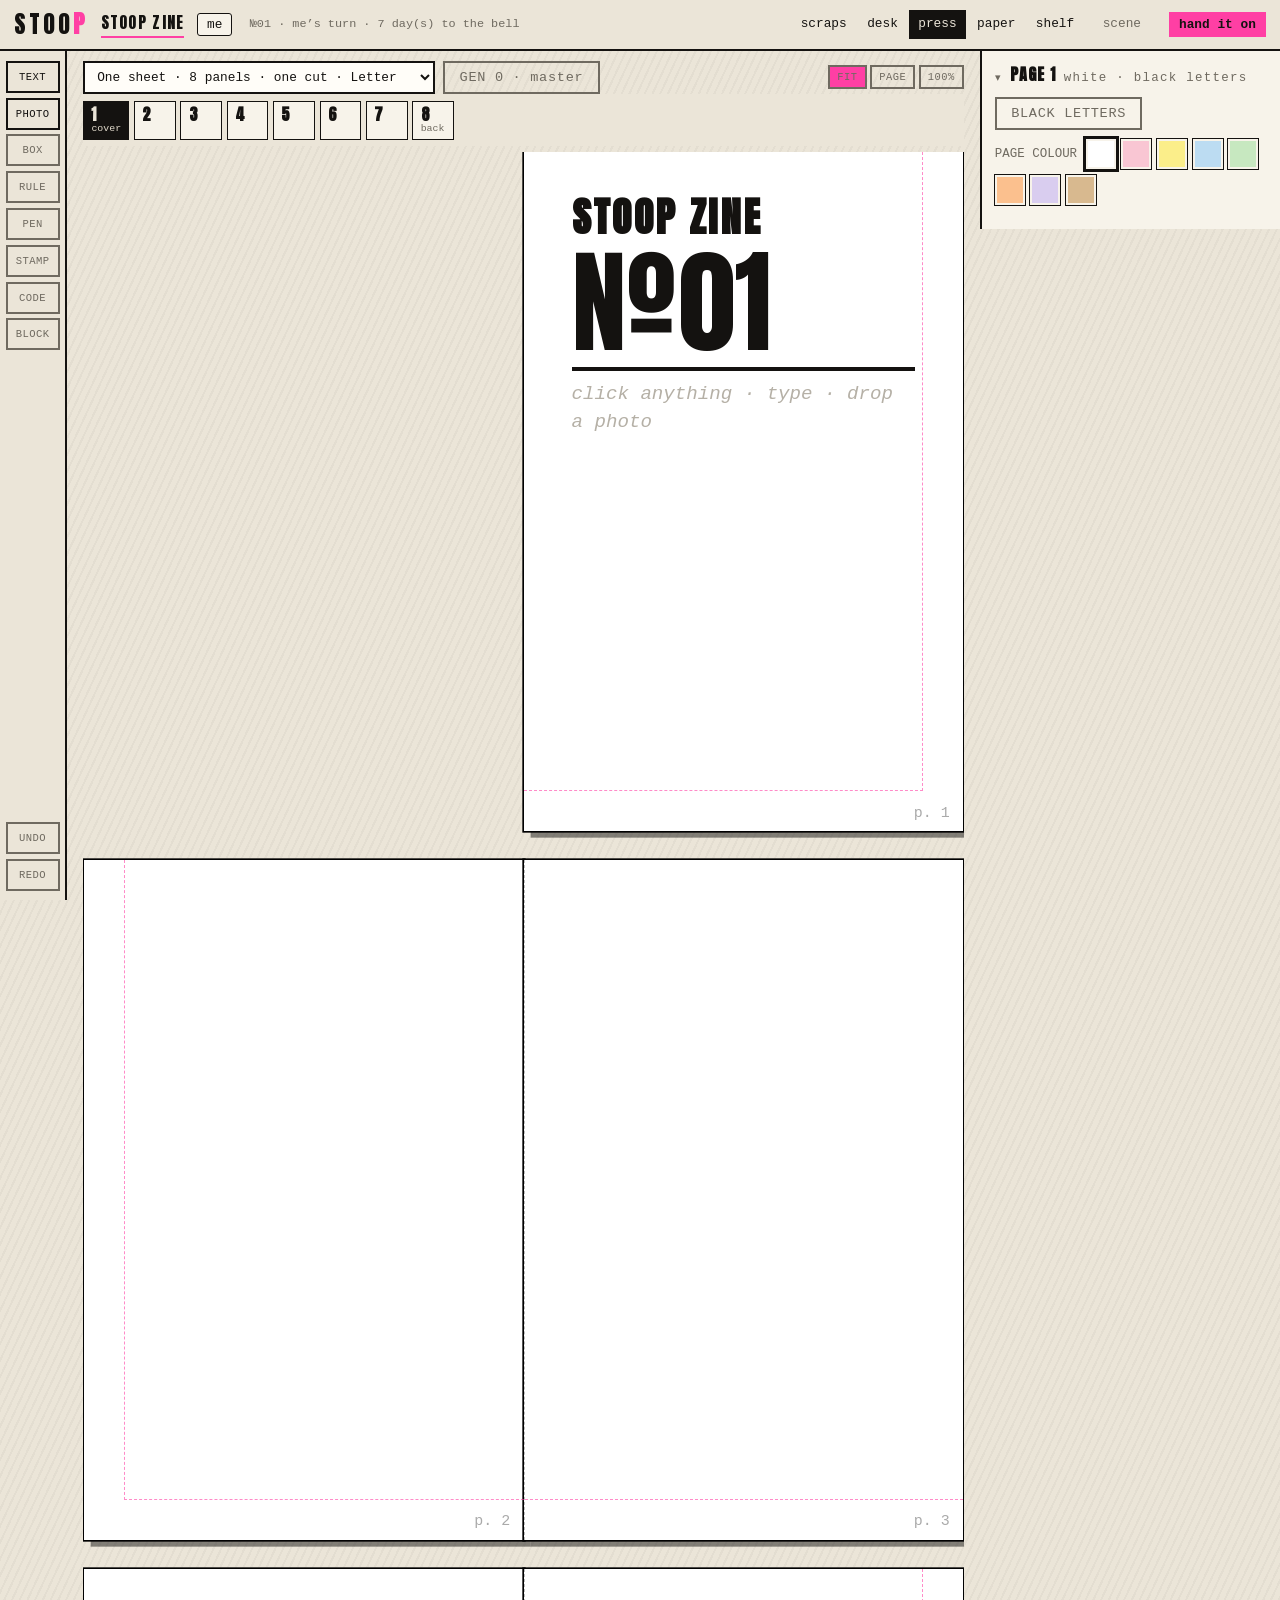
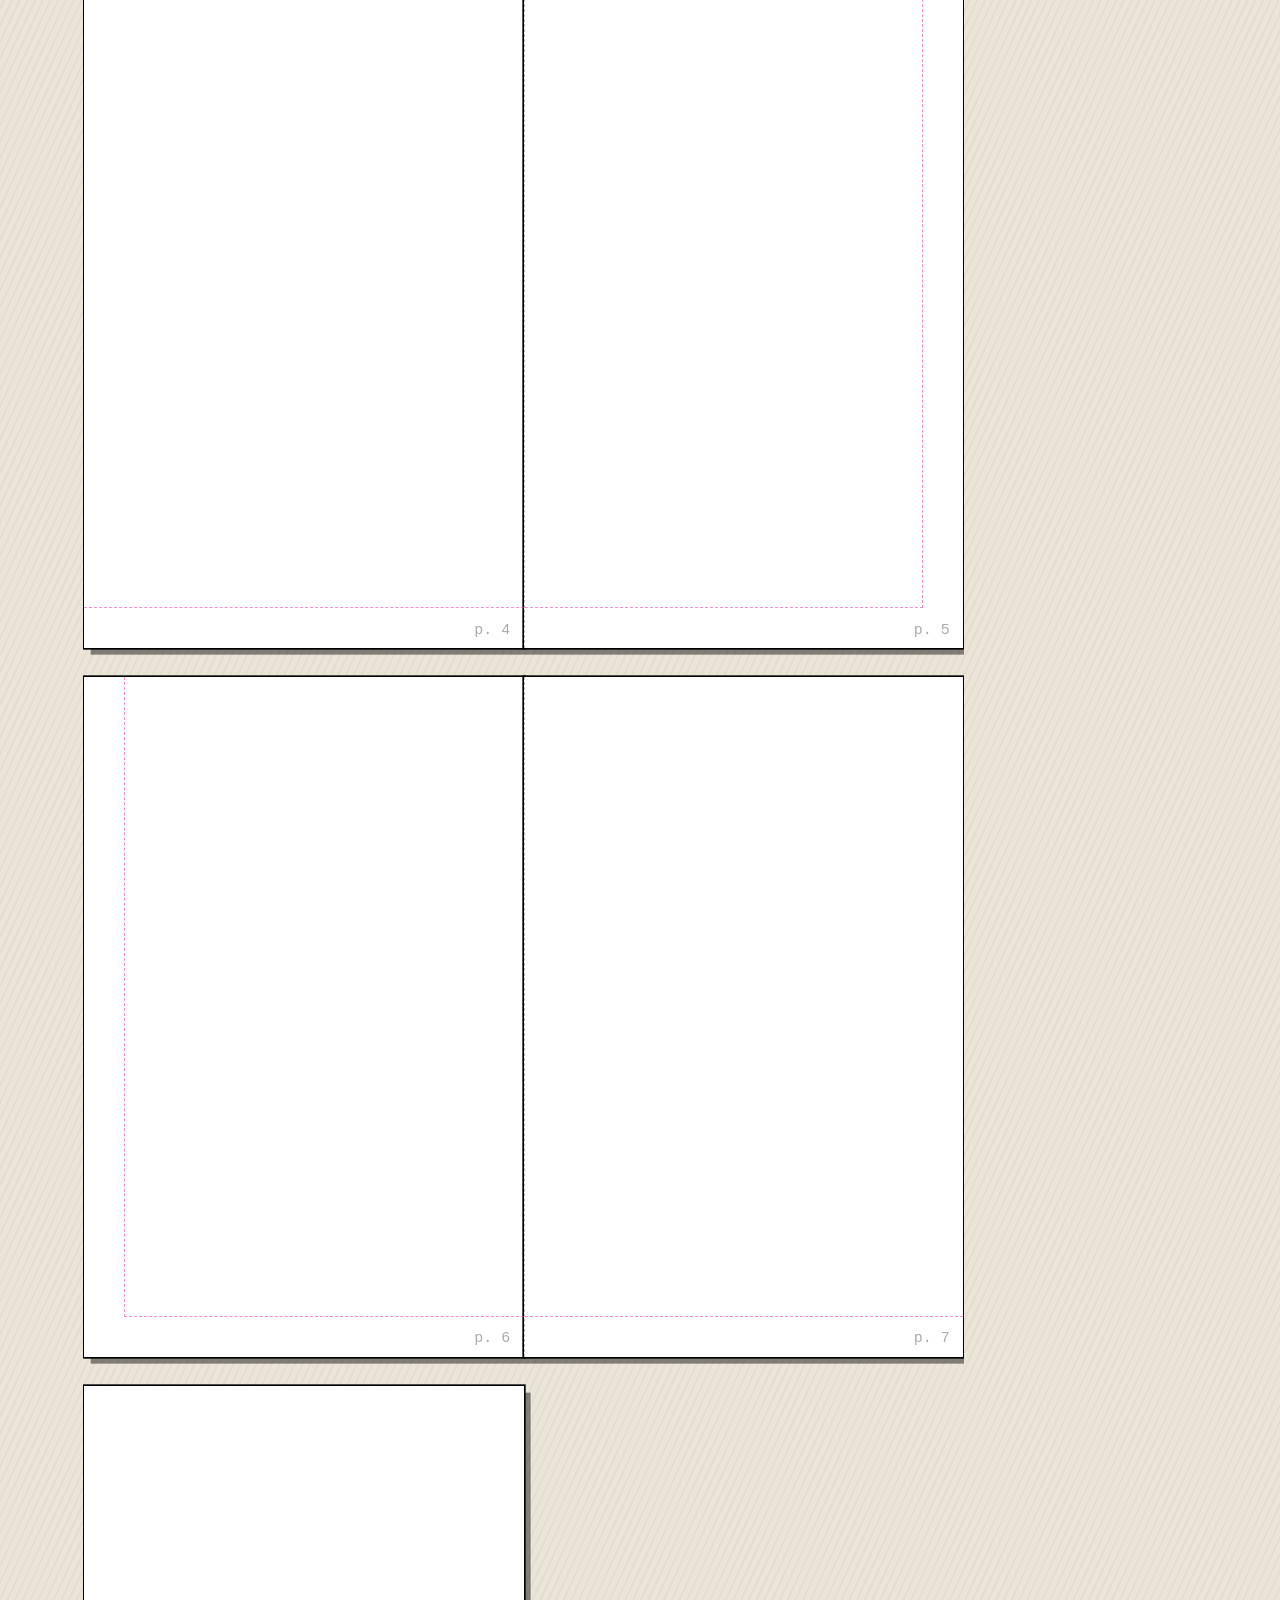
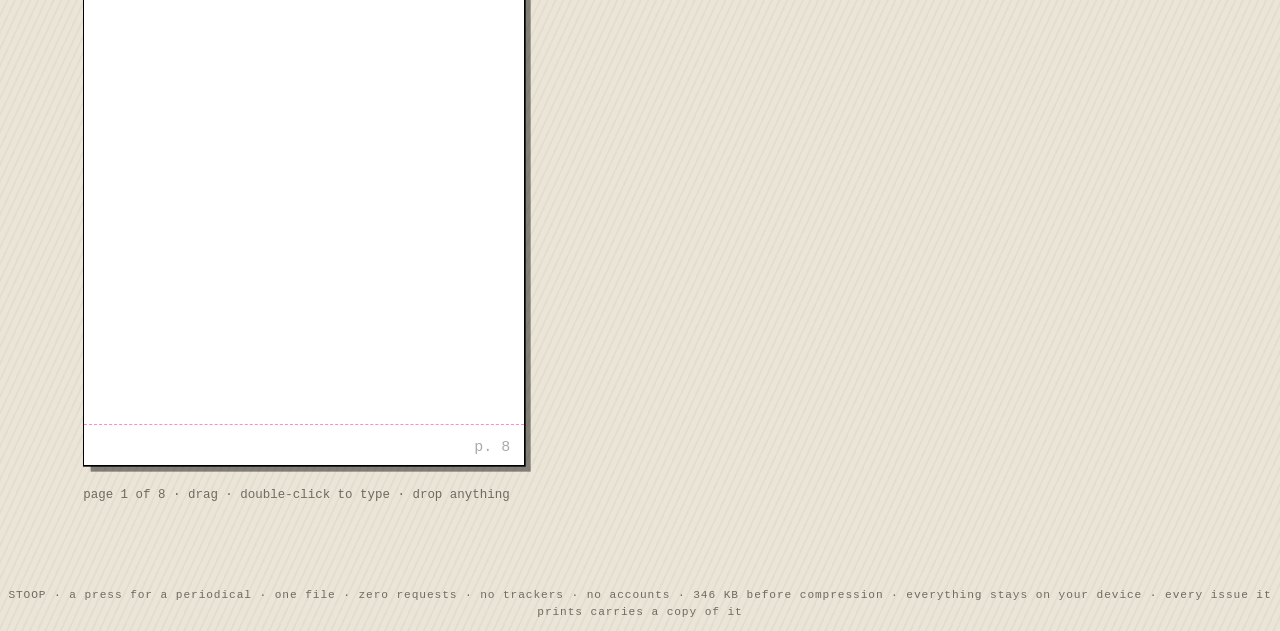
==== commit 6123b57d: "handing on: the share sheet, and where pieces go Everything the press writes leaves the device throu" ====
--- a/index.html
+++ b/index.html
@@ -836,6 +836,11 @@
       <button class="btn" id="savenamesbtn2">SAVE</button>
     </div>
     <p class="hint">The address goes on the back cover as text and as a code. Leave it blank and the paper carries no address.</p>
+    <div class="form-row">
+      <input type="text" id="contactinput" class="text-input" maxlength="120" placeholder="where pieces go: an email or a handle">
+      <button class="btn" id="savenamesbtn3">SAVE</button>
+    </div>
+    <p class="hint">Somebody who writes back from the paper needs to know where to send it. This goes in the colophon, on the file's last page and on every piece sent.</p>
   </div>
 
   <div class="paper">
@@ -923,7 +928,7 @@
 </section>
 </main>
 <div class="toast" id="toast"></div>
-<p class="pageweight">STOOP · a press for a periodical · one file · zero requests · no trackers · no accounts · 344 KB before compression · everything stays on your device · every issue it prints carries a copy of it</p>
+<p class="pageweight">STOOP · a press for a periodical · one file · zero requests · no trackers · no accounts · 346 KB before compression · everything stays on your device · every issue it prints carries a copy of it</p>
 <script>
 (function(){
 var STORAGE_KEY = 'stoop_data_v4';
@@ -1036,14 +1041,14 @@
   return d.toLocaleString('en-US', { month: 'short', day: 'numeric' }) + ' · ' +
     d.toLocaleString('en-US', { hour: 'numeric', minute: '2-digit' });
 }
-function toast(msg, undo) {
+function toast(msg, undo, label) {
   var t = document.getElementById('toast');
   if (!t) return;
   t.textContent = msg;
   if (undo) {
     var b = document.createElement('button');
     b.className = 'toast-undo';
-    b.textContent = 'UNDO';
+    b.textContent = label || 'UNDO';
     b.onclick = function () { t.style.display = 'none'; undo(); };
     t.appendChild(b);
   }
@@ -1121,6 +1126,7 @@
     cycle: (raw && raw.cycle) || { no: '01', bell: Date.now() + 6048e5, editor: 'a' },
     address: (raw && raw.address) || '',
     zine: (raw && raw.zine) || 'STOOP ZINE',
+    contact: String((raw && raw.contact) || '').slice(0, 120),
     card: cleanCard(raw && raw.card),
     distro: records(raw && raw.distro).filter(function (e) { return e.issue && typeof e.issue === 'object' && e.issue.no; }),
     press: (raw && raw.press) || null
@@ -1143,7 +1149,7 @@
     stateFromSeed = true;
     return normalize({
       issues: seed.issues || [], pieces: seed.pieces || [],
-      cycle: seed.cycle, address: seed.address || '', zine: seed.zine || 'STOOP ZINE', card: seed.card
+      cycle: seed.cycle, address: seed.address || '', zine: seed.zine || 'STOOP ZINE', contact: seed.contact, card: seed.card
     });
   }
   return normalize(JSON.parse(JSON.stringify(defaultData)));
@@ -3847,6 +3853,7 @@
   if (c.rights) lines.push(c.rights);
   if (c.seeAlso) lines.push('See also: ' + c.seeAlso);
   if (c.url) lines.push(c.url.replace(/^https?:\/\//, ''));
+  if (state.contact) lines.push('Write to ' + state.contact);
   lines.push('Union ID: ' + (c.unionId || '________'));
   return lines.join('\n');
 }
@@ -3948,8 +3955,9 @@
   setTimeout(function () {
     var t = document.getElementById('piecetitle');
     if (t) t.focus();
-    toast('Writing back' + (held ? ' to №' + held.no : '') +
-      '. SEND in the tray when it is done, and it goes to whoever holds the desk.');
+    var to = String((landingSeed && landingSeed.contact) || state.contact || '').trim();
+    toast('Writing back' + (held ? ' to №' + held.no : '') + '. SEND in the tray when it is done' +
+      (to ? ', and send it to ' + to + '.' : ', and it goes to whoever holds the desk.'));
   }, 60);
 }
 window.addEventListener('hashchange', function () { if (location.hash === '#reply') replyFromPaper(); });
@@ -4438,7 +4446,7 @@
 }
 document.addEventListener('click', function (ev) {
   if (!ev.target.closest || !ev.target.closest('#icsbtn')) return;
-  downloadBlob(sceneSlug() + '-' + cycleState().no + '-bell.ics', new Blob([bellIcs()], { type: 'text/calendar' }));
+  handOver(sceneSlug() + '-' + cycleState().no + '-bell.ics', new Blob([bellIcs()], { type: 'text/calendar' }));
   toast('The bell, as a calendar event, with a reminder the day before');
 });
 
@@ -4806,6 +4814,11 @@
   return (/^https?:\/\//.test(addr) ? addr : 'https://' + addr) + '/' + iss.no + '/';
 }
 
+function landingContact() {
+  var c = String((landingSeed && landingSeed.contact) || (!fileIssue() && state.contact) || '').trim();
+  return c ? ' Write back to ' + esc(c) + '.' : '';
+}
+
 function renderLanding() {
   var box = document.getElementById('landing');
   if (!box) return;
@@ -4815,7 +4828,7 @@
   box.innerHTML = readHtml(iss, landingUrl(iss), iss === fileIssue() ? fileNameOf : null) +
     '<div class="landing-tail">' +
     '<p class="landing-note">This file is the zine, every issue before it, and the press that made it. ' +
-    'No server, no account. You are holding the whole thing.</p>' +
+    'No server, no account. You are holding the whole thing.' + landingContact() + '</p>' +
     '<div class="landing-verbs">' +
     '<button class="btn done big" id="landmake">MAKE №' + esc(next) + '</button>' +
     '<button class="btn big" id="landown">START YOUR OWN</button>' +
@@ -4994,7 +5007,7 @@
 
 function distroSeed(entry) {
   return { stoop: 'issue', version: 1, no: entry.issue.no,
-    people: entry.people || [], address: entry.address || '', zine: entry.zine || '',
+    people: entry.people || [], address: entry.address || '', zine: entry.zine || '', contact: entry.contact || '',
     issues: [entry.issue], cycle: entry.cycle || nextCycleAfter(entry.issue.no),
     photos: photosFor([entry.issue]), open: '#shelf', read: entry.issue.no };
 }
@@ -5014,6 +5027,7 @@
     id: uid('dz'), ts: Date.now(), issue: iss,
     zine: String(seed.zine || 'STOOP ZINE').slice(0, 40),
     address: String(seed.address || '').slice(0, 200),
+    contact: String(seed.contact || '').slice(0, 120),
     people: (seed.people || []).filter(function (p) { return p && p.id && p.name; })
       .map(function (p) { return { id: String(p.id), name: String(p.name).slice(0, 24) }; }),
     cycle: seed.cycle && typeof seed.cycle === 'object' ? seed.cycle : null
@@ -5997,14 +6011,7 @@
 function savePdf(panels, formatId, hand, url, issue, name, gen) {
   toast('Writing the PDF…');
   return buildSheetPdf(panels, formatId, hand, url, issue, gen).then(function (blob) {
-    var href = URL.createObjectURL(blob);
-    var a = document.createElement('a');
-    a.href = href;
-    a.download = name;
-    document.body.appendChild(a);
-    a.click();
-    a.remove();
-    setTimeout(function () { URL.revokeObjectURL(href); }, 1000);
+    handOver(name, blob);
     toast('PDF saved — exact size, no print dialog to argue with');
   }).catch(function (e) {
     toast('Could not write the PDF: ' + e.message);
@@ -6358,14 +6365,7 @@
 function saveFlyer(title, issue, url, photoId, name) {
   toast('Writing the flyer…');
   return buildFlyerPdf(title, issue, url, photoId).then(function (blob) {
-    var href = URL.createObjectURL(blob);
-    var a = document.createElement('a');
-    a.href = href;
-    a.download = name;
-    document.body.appendChild(a);
-    a.click();
-    a.remove();
-    setTimeout(function () { URL.revokeObjectURL(href); }, 1000);
+    handOver(name, blob);
     toast('Flyer saved — print it, cut the tabs, staple it somewhere');
   }).catch(function (e) {
     toast('Could not write the flyer: ' + e.message);
@@ -6466,7 +6466,7 @@
 function saveShopPdf(panels, formatId, url, issue, name, gen) {
   toast('Writing the pages for a print shop…');
   return loadFaces().then(function () { return writeShopPdf(panels, formatId, url, issue, gen); }).then(function (blob) {
-    downloadBlob(name, blob);
+    handOver(name, blob);
     toast('Saved: one page to a sheet, with bleed and crop marks, in reading order');
   }).catch(function (e) { toast('Could not write the PDF: ' + e.message); });
 }
@@ -6618,7 +6618,7 @@
   toast('Separating the plates…');
   copierFlash();
   return loadFaces().then(function () { return writePlates(panels, formatId, url, issue, gen); }).then(function (blob) {
-    downloadBlob(sceneSlug() + '-' + issue + '-riso.zip', blob);
+    handOver(sceneSlug() + '-' + issue + '-riso.zip', blob);
     var n = platesOf(panels).length;
     toast(n + ' plate' + (n === 1 ? '' : 's') + ', a preview and a note on the stock. Hand the zip to the studio.');
   }).catch(function (e) { toast('Could not write the plates: ' + e.message); });
@@ -6710,19 +6710,8 @@
   return '<!doctype html>\n' + doc.outerHTML;
 }
 
-function download(name, html) {
-  downloadBlob(name, new Blob([html], { type: 'text/html' }));
-}
-
-function downloadBlob(name, blob) {
-  var url = URL.createObjectURL(blob);
-  var a = document.createElement('a');
-  a.href = url;
-  a.download = name;
-  document.body.appendChild(a);
-  a.click();
-  a.remove();
-  setTimeout(function () { URL.revokeObjectURL(url); }, 1000);
+function download(name, html, note) {
+  handOver(name, new Blob([html], { type: 'text/html' }), note);
 }
 
 function copierFlash() {
@@ -6746,7 +6735,7 @@
   });
   return pageWithSeed({
     stoop: 'issue', version: 1, no: no,
-    people: people, address: state.address || '', zine: state.zine || '', card: cardState(),
+    people: people, address: state.address || '', zine: state.zine || '', contact: state.contact || '', card: cardState(),
     issues: upTo,
     cycle: nextCycleAfter(no),
     photos: photosForFile(upTo, no),
@@ -6773,8 +6762,9 @@
     pieces: [piece], photos: photosFor([piece]), open: '#desk'
   });
   var slug = function (s) { return String(s || '').toLowerCase().replace(/[^a-z0-9]+/g, '-').replace(/^-|-$/g, ''); };
-  download(['piece', slug(nameOf(piece.byline)), slug(piece.title).slice(0, 24)].filter(Boolean).join('-') + '.html', html);
-  toast('Piece exported — send it to whoever holds the desk');
+  download(['piece', slug(nameOf(piece.byline)), slug(piece.title).slice(0, 24)].filter(Boolean).join('-') + '.html', html,
+    'A piece for ' + (state.zine || 'the zine') + '. ' + contactLine());
+  toast('Piece exported. ' + (contactLine() || 'Send it to whoever holds the desk.'));
 }
 
 function seedFromHtml(text) {
@@ -6800,6 +6790,7 @@
   });
   var addedPieces = takePieces(seed).length;
   if (seed.address && !state.address) state.address = seed.address;
+  if (seed.contact && !state.contact && seed.stoop === 'issue') state.contact = String(seed.contact).slice(0, 120);
   if (seed.zine && (!state.zine || state.zine === 'STOOP ZINE')) state.zine = seed.zine;
   if (seed.stoop === 'issue') mergePeople(seed.people);
   ensurePeople();
@@ -7001,7 +6992,7 @@
     files.sort(function (a, b) { return a.name < b.name ? -1 : 1; });
     return zipFiles(files);
   }).then(function (blob) {
-    downloadBlob(sceneSlug() + '-site.zip', blob);
+    handOver(sceneSlug() + '-site.zip', blob);
     toast('The site: ' + issues.length + ' issue(s), a PDF of each, a feed and a catalogue. Unzip it onto any host.');
   }).catch(function (e) { toast('Could not make the site: ' + e.message); });
 }
@@ -7071,6 +7062,42 @@
     img.src = src;
   });
 }
+
+function saveBlob(name, blob) {
+  var url = URL.createObjectURL(blob);
+  var a = document.createElement('a');
+  a.href = url;
+  a.download = name;
+  document.body.appendChild(a);
+  a.click();
+  a.remove();
+  setTimeout(function () { URL.revokeObjectURL(url); }, 1000);
+}
+
+function shareable(file) {
+  try {
+    return !!(navigator.share && navigator.canShare && window.matchMedia &&
+      matchMedia('(pointer: coarse)').matches && navigator.canShare({ files: [file] }));
+  } catch (e) { return false; }
+}
+
+function handOver(name, blob, note) {
+  var file = null;
+  try { file = new File([blob], name, { type: blob.type || 'application/octet-stream' }); } catch (e) {}
+  if (!file || !shareable(file)) { saveBlob(name, blob); return; }
+  var data = { files: [file], title: name };
+  if (note) data.text = note;
+  var fallback = function (e) { if (!e || e.name !== 'AbortError') saveBlob(name, blob); };
+  navigator.share(data).catch(function (e) {
+    if (e && e.name === 'AbortError') return;
+    toast(name + ' is ready.', function () { navigator.share(data).catch(fallback); }, 'SHARE');
+  });
+}
+
+function contactLine() {
+  var c = String(state.contact || '').trim();
+  return c ? 'Send it to ' + c + '.' : '';
+}
 var BACKUP_VERSION = 4;
 
 function exportBackup() {
@@ -7088,6 +7115,7 @@
     cycle: state.cycle,
     address: state.address,
     zine: state.zine,
+    contact: state.contact,
     card: state.card,
     distro: state.distro,
     press: state.press,
@@ -7095,14 +7123,7 @@
     faces: facesForBackup()
   };
   var blob = new Blob([JSON.stringify(payload, null, 2)], { type: 'application/json' });
-  var url = URL.createObjectURL(blob);
-  var a = document.createElement('a');
-  a.href = url;
-  a.download = 'stoop-' + new Date().toISOString().slice(0, 10) + '.json';
-  document.body.appendChild(a);
-  a.click();
-  a.remove();
-  setTimeout(function () { URL.revokeObjectURL(url); }, 1000);
+  handOver('stoop-' + new Date().toISOString().slice(0, 10) + '.json', blob);
   toast('Backup downloaded — photos included');
   try { localStorage.setItem('stoop_last_backup', String(Date.now())); } catch (e) {}
   keepStorage();
@@ -7174,6 +7195,7 @@
     state.cycle = incoming.cycle;
     state.address = incoming.address;
     state.zine = incoming.zine;
+    state.contact = incoming.contact;
     state.card = incoming.card;
     state.distro = incoming.distro;
     state.press = incoming.press;
@@ -7191,6 +7213,7 @@
       .filter(function (p) { return !wasPublished(p.id); });
     if (!state.address) state.address = incoming.address;
     if (!state.zine || state.zine === 'STOOP ZINE') state.zine = incoming.zine;
+    if (!state.contact) state.contact = incoming.contact;
     Object.keys(incoming.card).forEach(function (k) { if (!cardState()[k]) state.card[k] = incoming.card[k]; });
     state.distro = mergeList(state.distro, incoming.distro);
     mergePeople(raw && raw.people);
@@ -7268,6 +7291,8 @@
   savePeople();
   var addr = document.getElementById('addressinput');
   if (addr) state.address = addr.value.trim();
+  var ct = document.getElementById('contactinput');
+  if (ct) state.contact = ct.value.trim().slice(0, 120);
   saveState();
   renderAll();
   toast('Saved');
@@ -7277,7 +7302,7 @@
   if (!confirm('Clear everything on this device \u2014 scraps, pieces and every published issue \u2014 and start blank?')) return;
   forgetUndo();
   state = normalize({ cycle: { no: '01', bell: Date.now() + 6048e5, editor: people[0].id },
-    address: state.address, zine: state.zine });
+    address: state.address, zine: state.zine, contact: state.contact });
   saveState();
   sweepPhotos();
   renderAll();
@@ -7401,7 +7426,7 @@
   if (hit(t, '#bundlebtn')) return document.getElementById('bundlefile').click();
   if (hit(t, '#mergebtn')) { document.getElementById('importfile').dataset.mode = 'merge'; return document.getElementById('importfile').click(); }
   if (hit(t, '#replacebtn')) { document.getElementById('importfile').dataset.mode = 'replace'; return document.getElementById('importfile').click(); }
-  if (hit(t, '#savenamesbtn') || hit(t, '#savenamesbtn2') || hit(t, '#savezinebtn')) return saveNameFields();
+  if (hit(t, '#savenamesbtn') || hit(t, '#savenamesbtn2') || hit(t, '#savenamesbtn3') || hit(t, '#savezinebtn')) return saveNameFields();
   if (hit(t, '#addpersonbtn')) {
     var np = document.getElementById('newperson');
     if (!np || !np.value.trim()) { toast('Give them a name first'); return; }
@@ -7439,7 +7464,7 @@
   if (e.target.id === 'loginput' && !e.shiftKey) { e.preventDefault(); addLog(); }
   else if (e.target.id === 'scraptitle') { e.preventDefault(); addLog(); }
   else if (e.target.id === 'piecetitle') { e.preventDefault(); submitPiece(); }
-  else if (e.target.id === 'addressinput' || e.target.id === 'zinename' ||
+  else if (e.target.id === 'addressinput' || e.target.id === 'zinename' || e.target.id === 'contactinput' ||
     e.target.hasAttribute('data-personid')) {
     e.preventDefault(); saveNameFields();
   }
@@ -7509,6 +7534,8 @@
   if (addr && document.activeElement !== addr) addr.value = state.address || '';
   var zn = document.getElementById('zinename');
   if (zn && document.activeElement !== zn) zn.value = state.zine || '';
+  var ct = document.getElementById('contactinput');
+  if (ct && document.activeElement !== ct) ct.value = state.contact || '';
 }
 
 Promise.all([photoLoadAll(), faceLoadAll()]).then(function () {
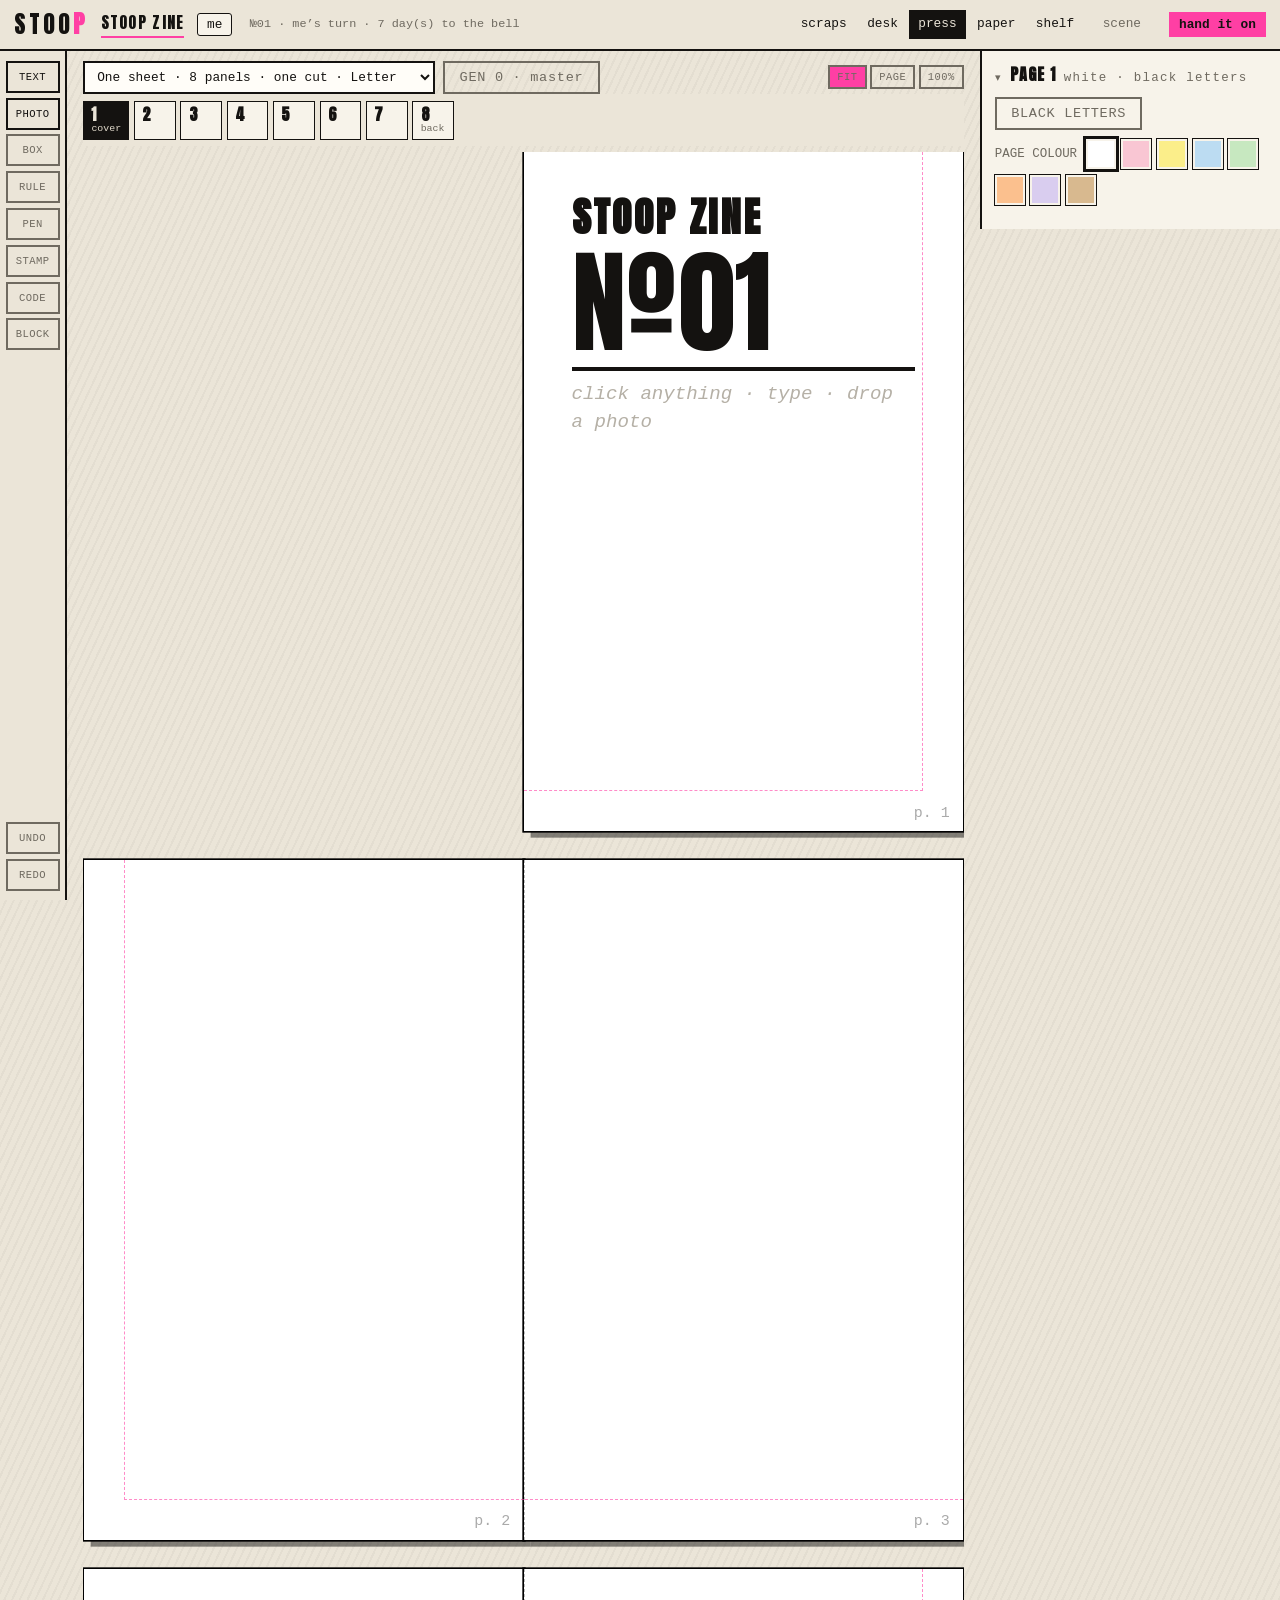
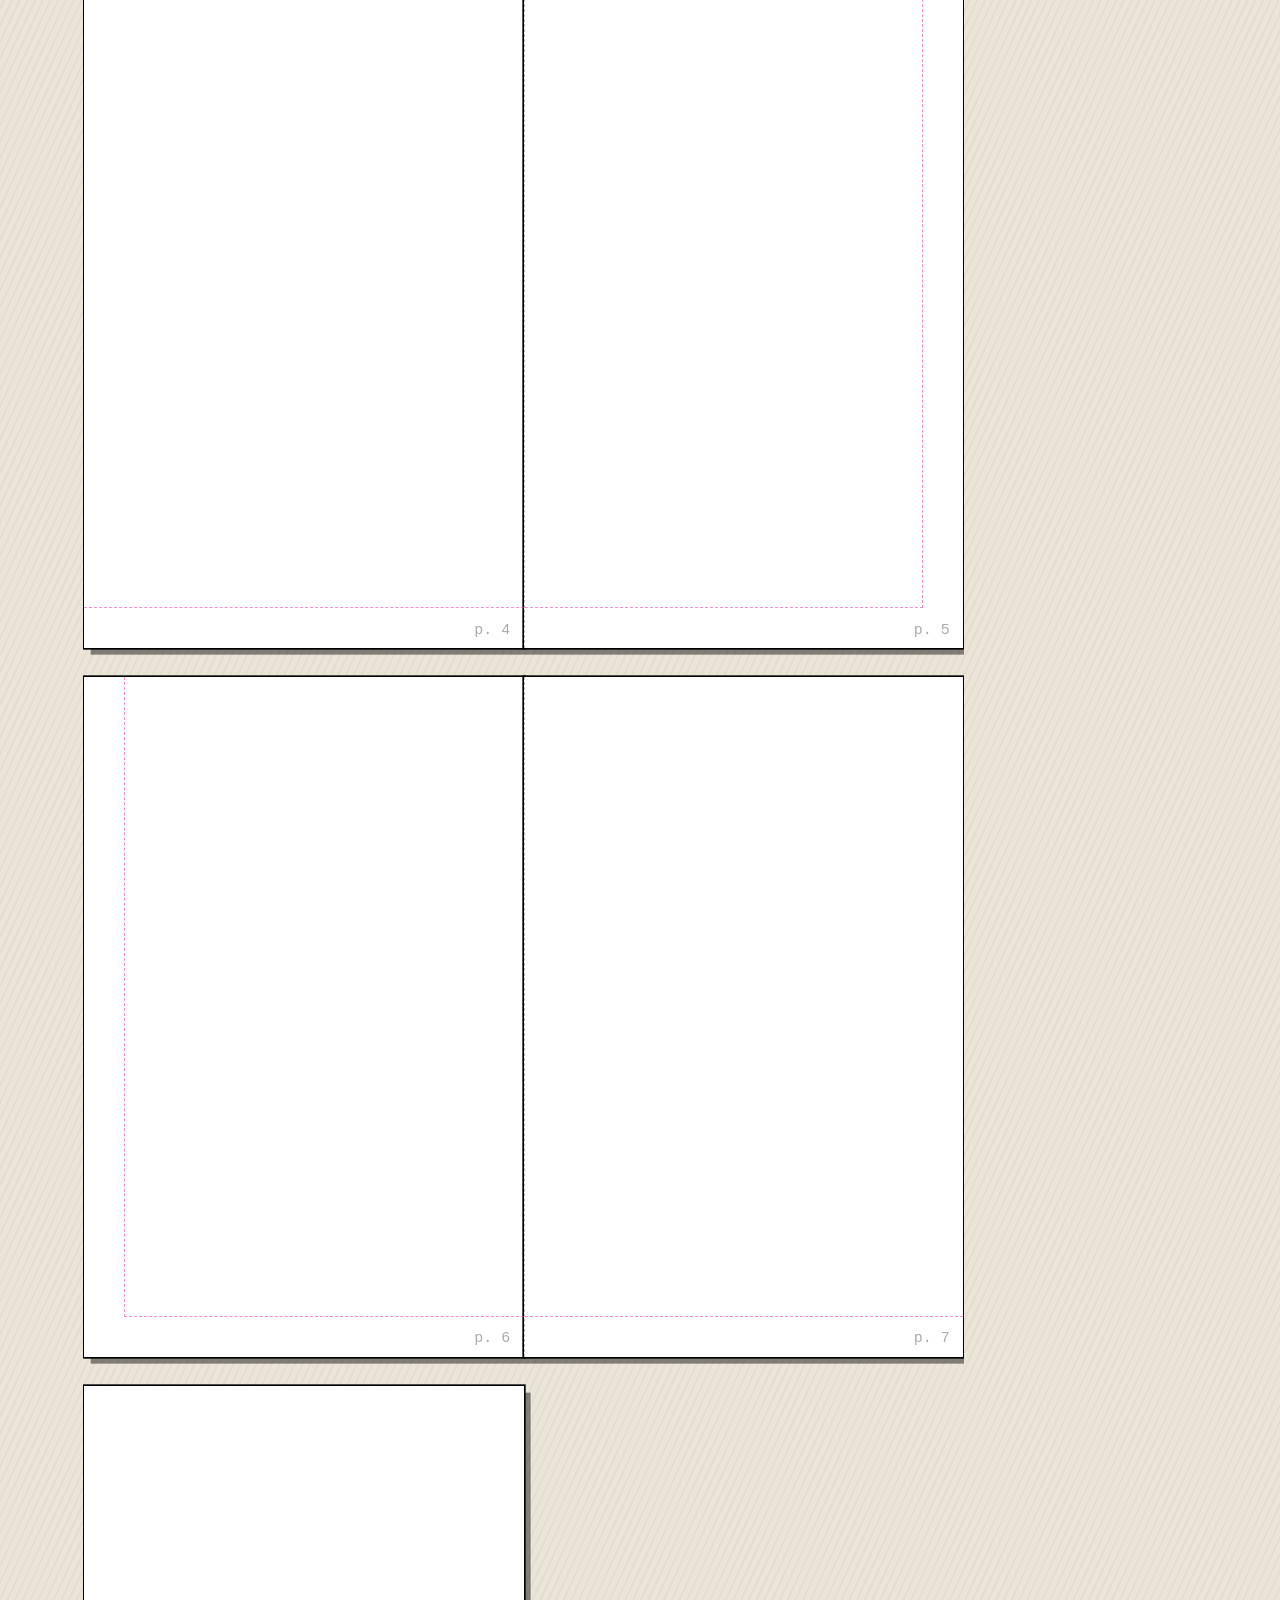
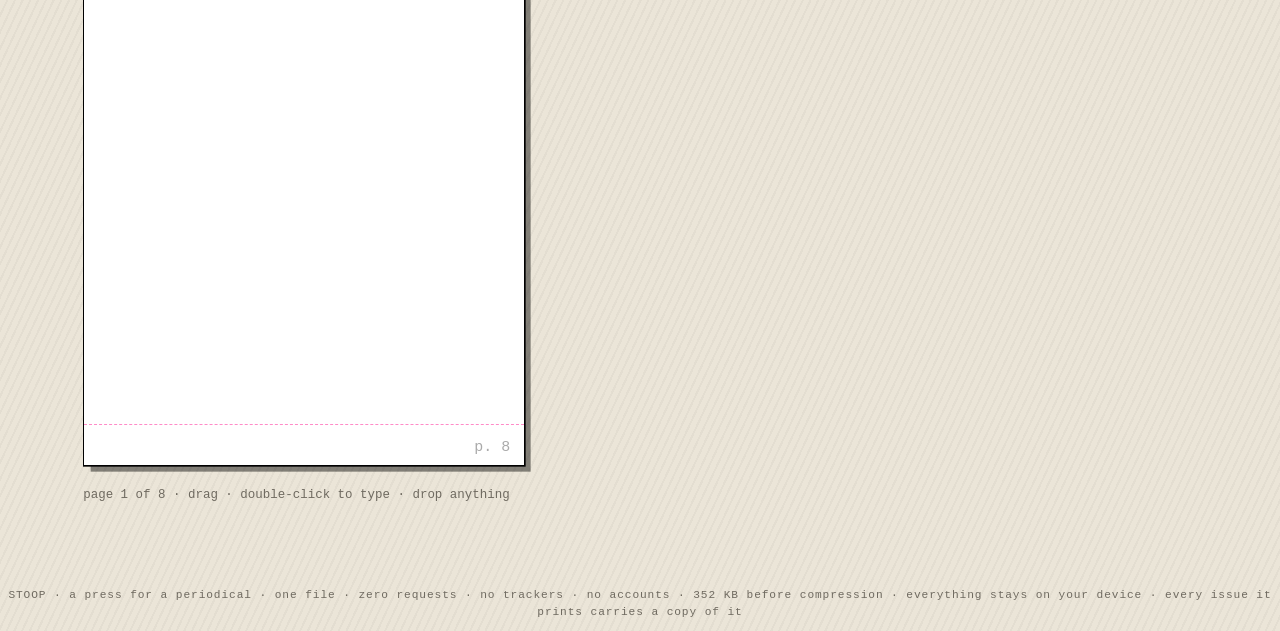
==== commit 4571d438: "the issue's sheet: one place an issue leaves from, with its code HAND IT ON used to write a file and" ====
--- a/index.html
+++ b/index.html
@@ -370,12 +370,25 @@
 .reprintzone { display: none; }
 
 
+
+.handscrim, .handsheet { display: none; }
+body.handing .handscrim { display: block; position: fixed; inset: 0; z-index: 47; background: rgba(20,18,16,.55); }
+body.handing .handsheet { display: block; position: fixed; z-index: 48; left: 50%; top: 50%; transform: translate(-50%, -50%);
+  width: min(92vw, 420px); max-height: 92vh; overflow-y: auto; background: var(--paper); color: var(--ink);
+  border: 3px solid var(--ink); box-shadow: 6px 6px 0 var(--ink); padding: .9rem 1rem 1rem; }
+.hand-head { display: flex; align-items: baseline; gap: .6rem; margin-bottom: .6rem; }
+.hand-head b { font-family: Anton, Impact, sans-serif; font-size: 1.6rem; letter-spacing: .02em; }
+.hand-head span { flex: 1; font-family: Anton, Impact, sans-serif; font-size: 1rem; overflow: hidden; text-overflow: ellipsis; white-space: nowrap; }
+.hand-code { background: #fff; padding: 0; }
+.handqr { display: block; width: 100%; height: auto; }
+.hand-addr { font-family: 'Courier New', monospace; font-size: .9rem; word-break: break-all; text-align: center; margin: .5rem 0 .2rem; }
+.hand-verbs { margin-top: .7rem; }
 .toast-undo { font: inherit; background: var(--fg); color: var(--spot); border: 0; margin-left: .7rem; padding: .1rem .5rem; cursor: pointer; }
 .toast { position: fixed; left: 50%; bottom: 1.2rem; transform: translateX(-50%); background: var(--spot); color: var(--fg); font-family: 'Courier New', monospace; font-size: .85rem; font-weight: bold; padding: .5rem .9rem; border: 2px solid var(--fg); box-shadow: 3px 3px 0 var(--fg); display: none; z-index: 50; }
 
 @media print {
   body { background: #fff; color: #000; }
-  header.chrome, main, .pageweight, .toast { display: none !important; }
+  header.chrome, main, .pageweight, .toast, .handsheet, .handscrim { display: none !important; }
   body.reprinting .reprintzone { display: block !important; }
   .reprintzone .sheetwrap { margin: 0; break-after: page; page-break-after: always; }
   .reprintzone .sheetwrap:last-child { break-after: auto; page-break-after: auto; }
@@ -634,6 +647,8 @@
 <style id="pagerule">@page { size: letter landscape; margin: 0; }</style>
 <div id="reprintzone" class="reprintzone"></div>
 <div class="scrim" id="scrim"></div>
+<div class="handscrim" id="handscrim"></div>
+<div class="handsheet" id="handsheet" role="dialog" aria-label="Hand it on"></div>
 <div class="flash" id="flash"></div>
 <svg width="0" height="0" style="position:absolute" aria-hidden="true">
   <filter id="gen1" x="-2%" y="-2%" width="104%" height="104%">
@@ -928,7 +943,7 @@
 </section>
 </main>
 <div class="toast" id="toast"></div>
-<p class="pageweight">STOOP · a press for a periodical · one file · zero requests · no trackers · no accounts · 346 KB before compression · everything stays on your device · every issue it prints carries a copy of it</p>
+<p class="pageweight">STOOP · a press for a periodical · one file · zero requests · no trackers · no accounts · 352 KB before compression · everything stays on your device · every issue it prints carries a copy of it</p>
 <script>
 (function(){
 var STORAGE_KEY = 'stoop_data_v4';
@@ -4700,6 +4715,7 @@
         '<small>' + esc(fmtDay(iss.ts)) + ' · edited by ' + esc(nameOf(iss.editor)) +
         ' · ' + esc(formatOf(iss.format).label) + ' · ' + (iss.pieces || []).length + ' pieces</small></span>' +
         '<button class="btn quiet" data-readissue="' + esc(iss.no) + '">READ</button>' +
+        '<button class="btn" data-handissue="' + esc(iss.no) + '">HAND ON</button>' +
         '<button class="btn quiet" data-reprintissue="' + esc(iss.no) + '">REPRINT</button>' +
         '<button class="btn quiet" data-pdfissue="' + esc(iss.no) + '">PDF</button>' +
         '<button class="btn quiet" data-shopissue="' + esc(iss.no) + '">SHOP PDF</button>' +
@@ -4831,6 +4847,7 @@
     'No server, no account. You are holding the whole thing.' + landingContact() + '</p>' +
     '<div class="landing-verbs">' +
     '<button class="btn done big" id="landmake">MAKE №' + esc(next) + '</button>' +
+    '<button class="btn big" id="landpass">PASS IT ON</button>' +
     '<button class="btn big" id="landown">START YOUR OWN</button>' +
     '<button class="btn quiet big" id="landshelf">THE SHELF</button>' +
     '</div></div>';
@@ -5075,6 +5092,7 @@
       esc(who(e.issue.editor)) + (e.address ? ' · ' + esc(e.address) : '') + ' · ' +
       esc(formatOf(e.issue.format).label) + '</small></span>' +
       '<button class="btn quiet" data-readcarried="' + esc(e.id) + '">READ</button>' +
+      '<button class="btn" data-handcarried="' + esc(e.id) + '">HAND ON</button>' +
       '<button class="btn quiet" data-pdfcarried="' + esc(e.id) + '">PDF</button>' +
       '<button class="btn quiet" data-shopcarried="' + esc(e.id) + '">SHOP PDF</button>' +
       '<button class="log-del" data-dropcarried="' + esc(e.id) + '" title="Drop it from the distro" aria-label="Drop this zine">✕</button>' +
@@ -6685,7 +6703,7 @@
 var DYNAMIC = ['loglist', 'desktray', 'shelflist', 'shelfreader', 'sheetzone', 'phototray',
   'reprintzone', 'toast', 'importstatus', 'landing', 'inspector', 'stamps', 'blocks', 'roster',
   'logfilters', 'pressstatus', 'fitmeter', 'deskhead', 'shelfcount', 'addhint', 'backupstatus', 'shelfnudge',
-  'pagestrip', 'cycleline', 'zoom', 'cardderived', 'cardfields', 'distrolist', 'distroreader', 'barzine', 'facelist'];
+  'pagestrip', 'cycleline', 'zoom', 'cardderived', 'cardfields', 'distrolist', 'distroreader', 'barzine', 'facelist', 'handsheet'];
 
 function pageWithSeed(seed) {
   var doc = document.documentElement.cloneNode(true);
@@ -6750,7 +6768,7 @@
     location.hash = '#desk';
     return;
   }
-  exportIssueFile(last.no);
+  openHand({ kind: 'issue', no: last.no });
 }
 
 function exportPieceBundle(id) {
@@ -7098,6 +7116,97 @@
   var c = String(state.contact || '').trim();
   return c ? 'Send it to ' + c + '.' : '';
 }
+
+var handSubject = null;
+
+function handOf(subject) {
+  var s = subject || {};
+  if (s.kind === 'held') {
+    var held = fileIssue();
+    if (!held) return null;
+    var slug = distroSlug({ address: landingSeed.address, zine: landingSeed.zine, issue: held });
+    return { issue: held, url: landingUrl(held), zine: landingSeed.zine || 'STOOP ZINE', own: false,
+      name: slug + '-' + held.no + '.html', html: function () { return pageWithSeed(landingSeed); } };
+  }
+  if (s.kind === 'carried') {
+    var e = carriedById(s.id);
+    if (!e) return null;
+    return { issue: e.issue, url: distroUrl(e), zine: e.zine, own: false,
+      name: distroSlug(e) + '-' + e.issue.no + '.html', html: function () { return pageWithSeed(distroSeed(e)); } };
+  }
+  var iss = issueByNo(s.no);
+  if (!iss) return null;
+  return { issue: iss, url: issueUrl(iss.no), zine: state.zine || 'STOOP ZINE', own: true,
+    name: sceneSlug() + '-' + iss.no + '.html', html: function () { return issueFileHtml(iss.no); } };
+}
+
+function handCode(url) {
+  var m = url && qrOf(url);
+  if (!m) return '';
+  var n = m.length + 8;
+  return '<svg class="handqr" viewBox="0 0 ' + n + ' ' + n + '" shape-rendering="crispEdges" role="img" aria-label="' +
+    esc('A code for ' + url) + '"><rect width="' + n + '" height="' + n + '" fill="#fff"/><path fill="#000" d="' +
+    qrRuns(m).map(function (r) { return 'M' + (r[0] + 4) + ' ' + (r[1] + 4) + 'h' + r[2] + 'v1h-' + r[2] + 'z'; }).join('') +
+    '"/></svg>';
+}
+
+function renderHand() {
+  var box = document.getElementById('handsheet');
+  if (!box) return;
+  var h = handSubject && handOf(handSubject);
+  document.body.classList.toggle('handing', !!h);
+  if (!h) { box.innerHTML = ''; return; }
+  var code = handCode(h.url);
+  box.innerHTML = '<div class="hand-head"><b>№' + esc(h.issue.no) + '</b><span>' + esc(h.zine) + '</span>' +
+    '<button class="btn quiet" data-closehand>CLOSE</button></div>' +
+    (code
+      ? '<div class="hand-code">' + code + '</div><p class="hand-addr">' + esc(h.url.replace(/^https?:\/\//, '')) + '</p>' +
+        '<p class="hint">Scan it to open this issue. The page it opens is also the press.</p>'
+      : '<p class="hint">This scene has no address yet, so there is nothing to scan. The file is the whole zine and the press: hand that on.</p>') +
+    '<div class="press-actions hand-verbs">' +
+    '<button class="btn done" id="handfile">SHARE THE FILE</button>' +
+    '<button class="btn quiet" data-handout="pdf">PDF</button>' +
+    '<button class="btn quiet" data-handout="shop">SHOP PDF</button>' +
+    (h.own ? '<button class="btn quiet" data-handout="riso">RISO</button>' : '') +
+    '</div>';
+}
+
+function openHand(subject) {
+  handSubject = subject;
+  if (!handOf(subject)) { handSubject = null; toast('That issue is not here'); return; }
+  renderHand();
+}
+function closeHand() { handSubject = null; renderHand(); }
+
+function handOut(what) {
+  var h = handOf(handSubject);
+  closeHand();
+  if (!h) return;
+  var i = h.issue, base = h.name.replace(/\.html$/, '');
+  if (what === 'file') {
+    copierFlash();
+    handOver(h.name, new Blob([h.html()], { type: 'text/html' }), h.own ? contactLine() : '');
+    toast('№' + i.no + ' is a file now. It is also the press.');
+  } else if (what === 'pdf') {
+    savePdf(i.panels || [], i.format, i.hand, h.url, i.no, base + '.pdf', i.gen);
+  } else if (what === 'shop') {
+    saveShopPdf(i.panels || [], i.format, h.url, i.no, base + '-shop.pdf', i.gen);
+  } else if (what === 'riso') {
+    saveRisoPlates(i.panels || [], i.format, h.url, i.no, i.gen);
+  }
+}
+
+document.addEventListener('click', function (ev) {
+  var t = ev.target, el;
+  if (!t.closest) return;
+  if (t.closest('[data-closehand]') || t.closest('#handscrim')) { closeHand(); return; }
+  if (t.closest('#handfile')) { handOut('file'); return; }
+  if ((el = t.closest('[data-handout]'))) { handOut(el.getAttribute('data-handout')); return; }
+  if ((el = t.closest('[data-handissue]'))) { openHand({ kind: 'issue', no: el.getAttribute('data-handissue') }); return; }
+  if ((el = t.closest('[data-handcarried]'))) { openHand({ kind: 'carried', id: el.getAttribute('data-handcarried') }); return; }
+  if (t.closest('#landpass')) openHand(fileIssue() && landingIssue() === fileIssue() ? { kind: 'held' } : { kind: 'issue', no: landingIssue().no });
+});
+document.addEventListener('keydown', function (ev) { if (ev.key === 'Escape' && handSubject) { closeHand(); ev.stopPropagation(); } }, true);
 var BACKUP_VERSION = 4;
 
 function exportBackup() {
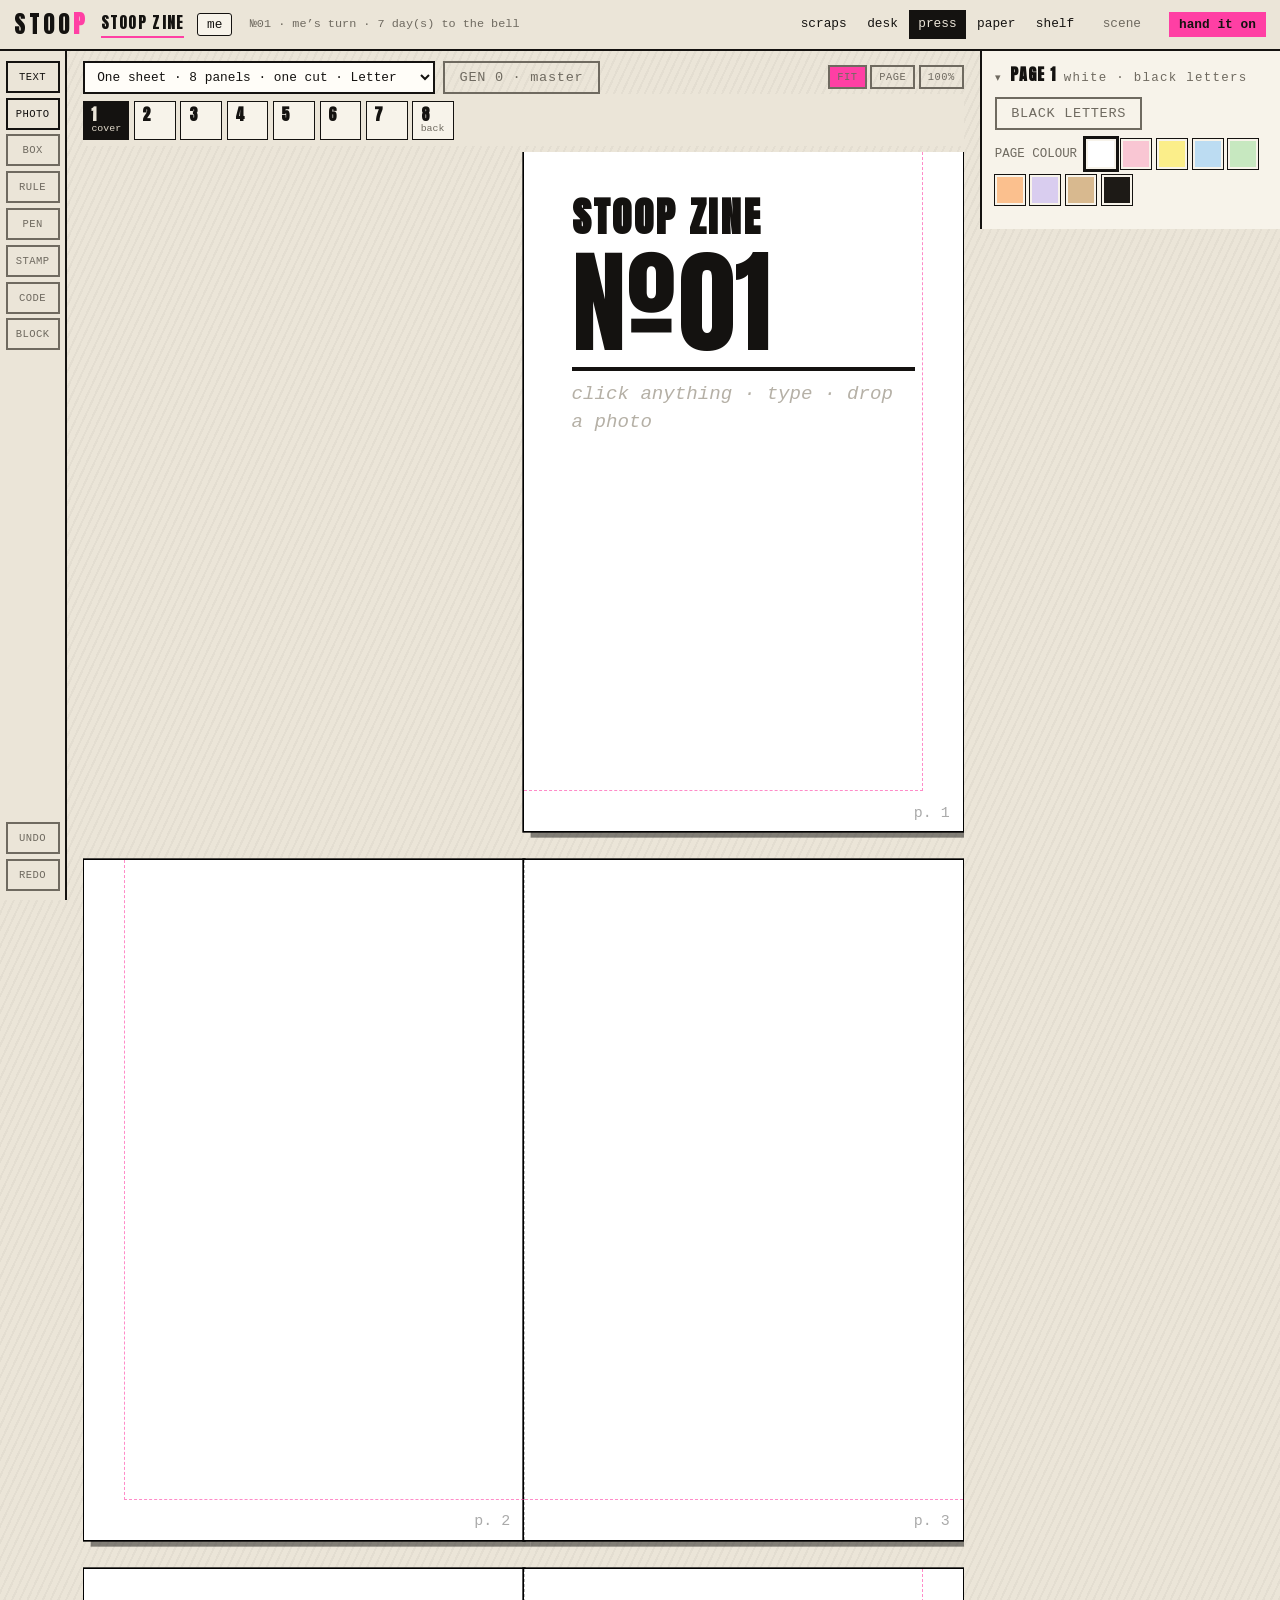
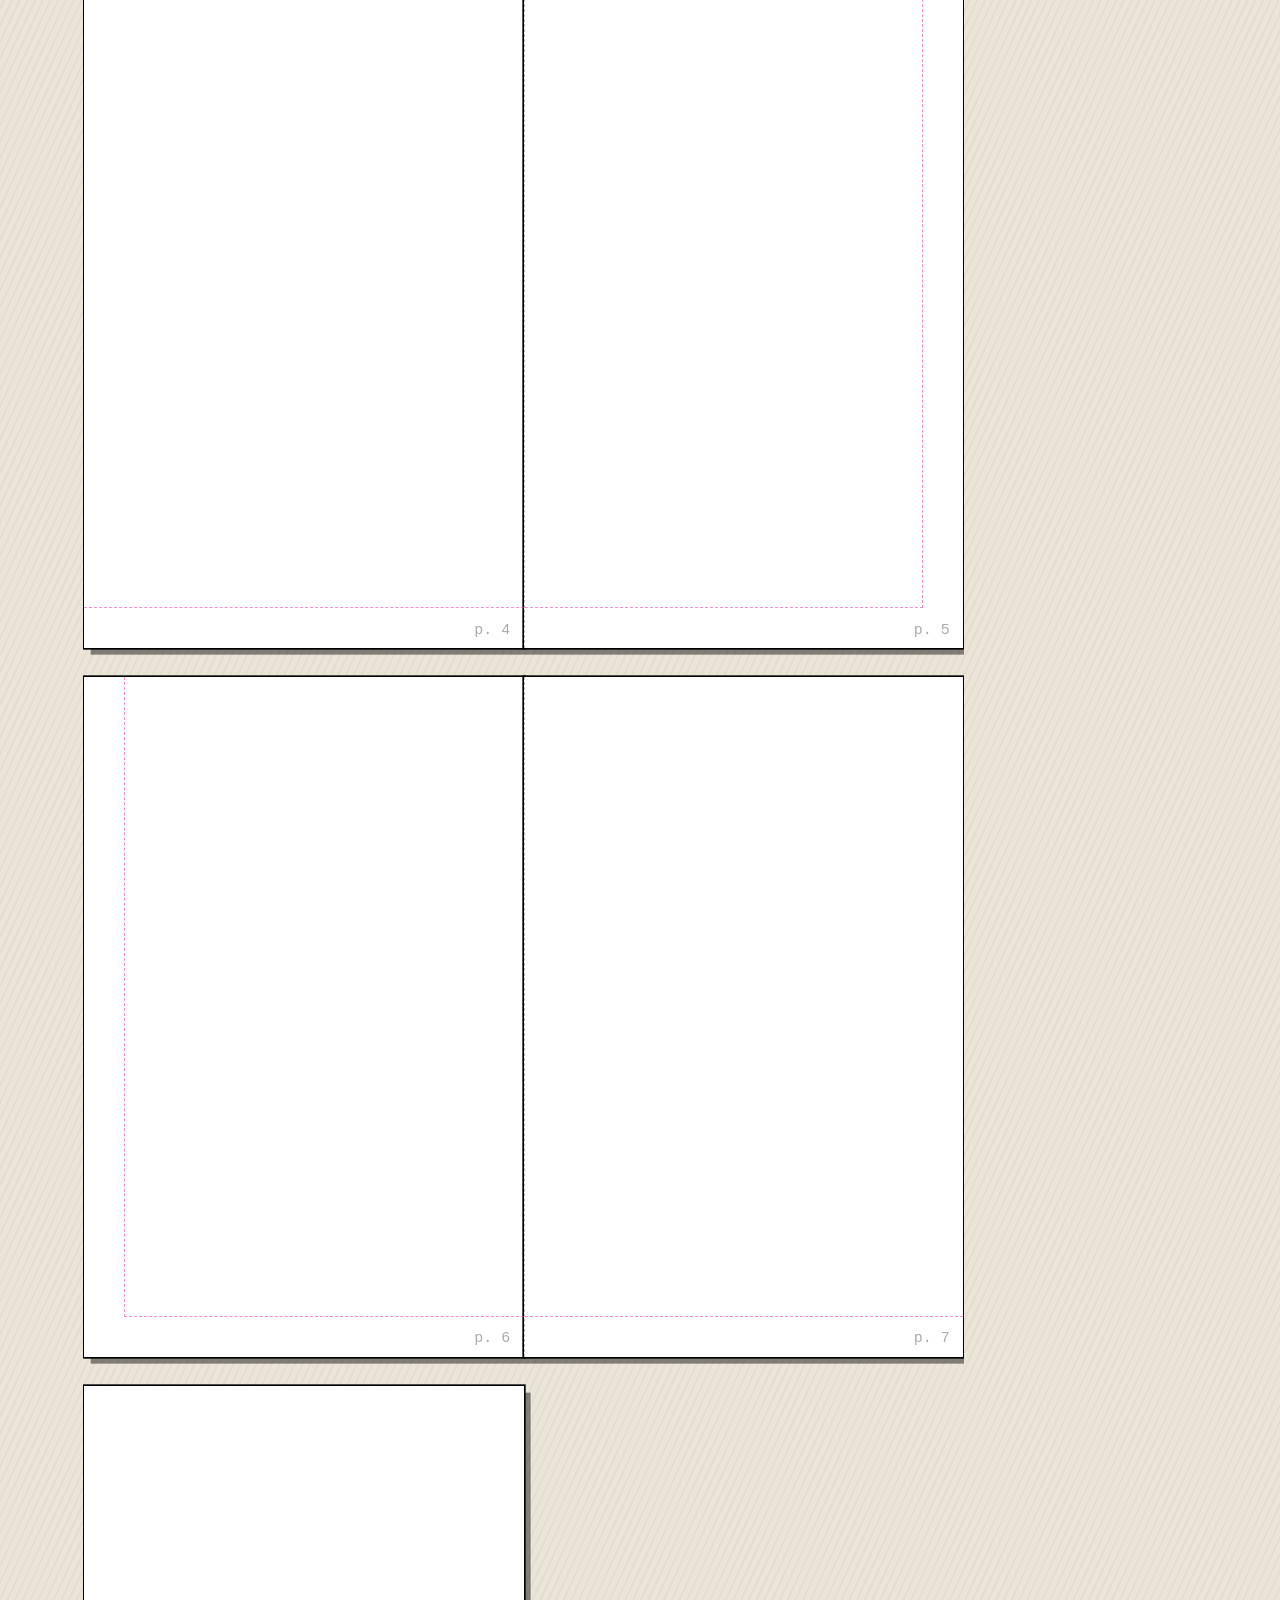
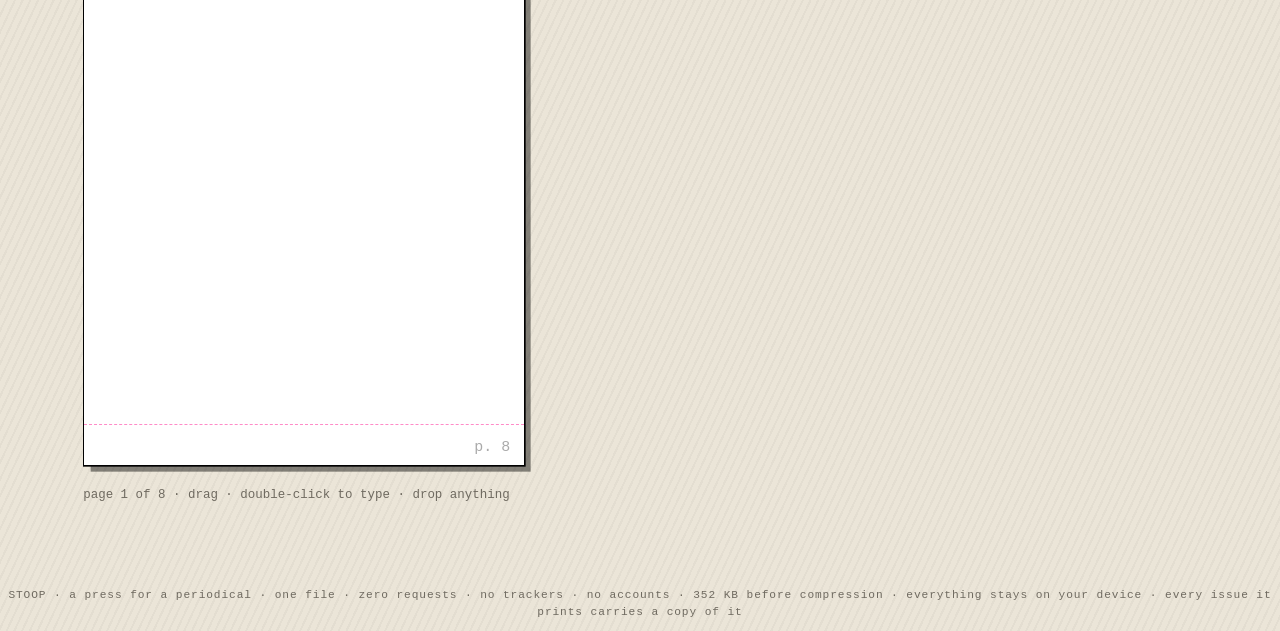
==== commit 63d1d9ed: "night: a dark page whose letters turn white by themselves The page colours gain NIGHT, a near black," ====
--- a/index.html
+++ b/index.html
@@ -2271,6 +2271,7 @@
     el.w = st.w; el.h = st.h;
     el.rot = crooked(els.length * 53 + page * 7) * 2;
   }
+  if (inkForPage(panel) && kind !== 'photo' && kind !== 'qr') el.colour = inkForPage(panel);
   if (extra && extra.at) {
     el.x = Math.max(-0.2, Math.min(1, extra.at.x - el.w / 2));
     el.y = Math.max(-0.2, Math.min(1, extra.at.y - el.h / 2));
@@ -3365,12 +3366,19 @@
 }
 
 var FILLS = [['WHITE', ''], ['PINK', '#f9c6d3'], ['YELLOW', '#fbee8a'], ['BLUE', '#bcdcf2'],
-  ['GREEN', '#c7e8c0'], ['ORANGE', '#fbc08e'], ['LAVENDER', '#d9cdef'], ['KRAFT', '#d8b98f']];
+  ['GREEN', '#c7e8c0'], ['ORANGE', '#fbc08e'], ['LAVENDER', '#d9cdef'], ['KRAFT', '#d8b98f'], ['NIGHT', '#1d1a16']];
 
 function fillOf(panel) {
   var c = panel && panel.fill;
   return typeof c === 'string' && /^#[0-9a-f]{6}$/i.test(c) ? c.toLowerCase() : '';
 }
+
+function luminance(hex) {
+  var c = inkRgb(hex);
+  return 0.2126 * c[0] + 0.7152 * c[1] + 0.0722 * c[2];
+}
+function darkFill(panel) { var hex = fillOf(panel); return !!hex && luminance(hex) < 0.4; }
+function inkForPage(panel) { return darkFill(panel) ? '#ffffff' : ''; }
 
 function fillAttr(panel) {
   return fillOf(panel) ? ' style="background:' + fillOf(panel) + '"' : '';
@@ -3513,7 +3521,9 @@
 
 function knockLetters(el) { return inkOf(el) === '#ffffff' && !plateInk ? '0 g 0 G\n' : '1 g 1 G\n'; }
 function photoFills(panel) { return !!panel && panel.photoFill === true && !!panel.photo; }
-function whiteLetters(panel) { return !!panel && panel.letters === 'white'; }
+function whiteLetters(panel) {
+  return !!panel && (panel.letters === 'white' || (darkFill(panel) && panel.letters !== 'black'));
+}
 
 function pageClass(panel) {
   return (photoFills(panel) ? ' photofill' : '') + (whiteLetters(panel) ? ' letterswhite' : '');
@@ -3554,10 +3564,10 @@
   pasteMark();
   if (fill) {
     if (photoFills(panel)) delete panel.photoFill; else panel.photoFill = true;
-  } else if (whiteLetters(panel)) {
+  } else {
+    var want = !whiteLetters(panel);
     delete panel.letters;
-  } else {
-    panel.letters = 'white';
+    if (whiteLetters(panel) !== want) panel.letters = want ? 'white' : 'black';
   }
   savePress();
   renderPress();
@@ -4049,6 +4059,7 @@
   var el = hit && hit.page === page ? hit.el : null;
   if (!el) {
     el = { id: uid('el'), kind: 'draw', x: 0, y: 0, w: 1, h: 1, rot: 0, z: topZ(panel) + 1, pen: PEN_WIDTH, strokes: [] };
+    if (inkForPage(panel)) el.colour = inkForPage(panel);
     elsOf(panel).push(el);
   }
   refitDraw(el, strokesOnPage(el).concat([stroke]));
@@ -4091,6 +4102,7 @@
     live.className = 'penlive';
     panelEl.appendChild(live);
   }
+  live.style.color = inkForPage(panelOfPage(pastePage)) || '';
   live.innerHTML = drawSvg({ x: 0, y: 0, w: 1, h: 1, strokes: [penStroke], pen: PEN_WIDTH });
 }
 
@@ -6509,6 +6521,7 @@
 }
 
 function stockName(hex) {
+  if (luminance(hex) < 0.4) return 'black';
   var known = FILLS.filter(function (f) { return f[1] === hex; })[0];
   return known ? known[0].toLowerCase() : hex;
 }
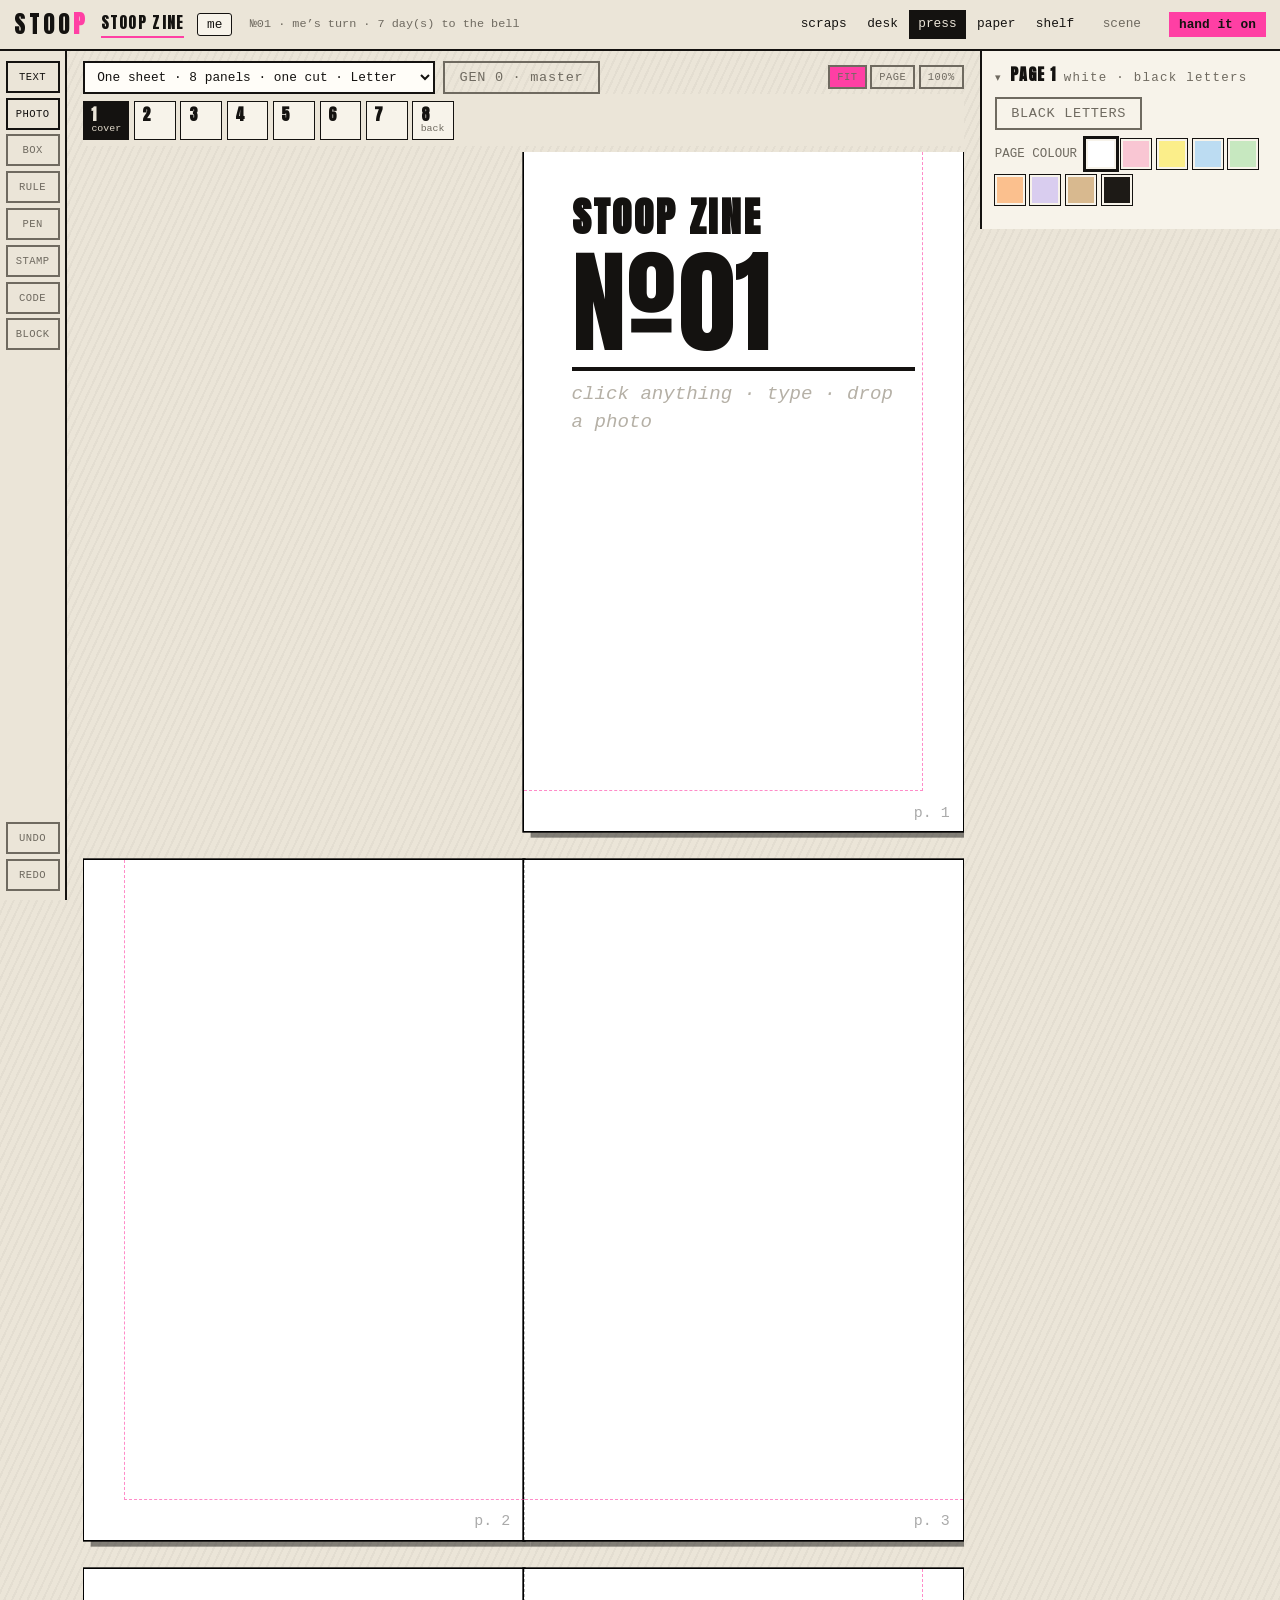
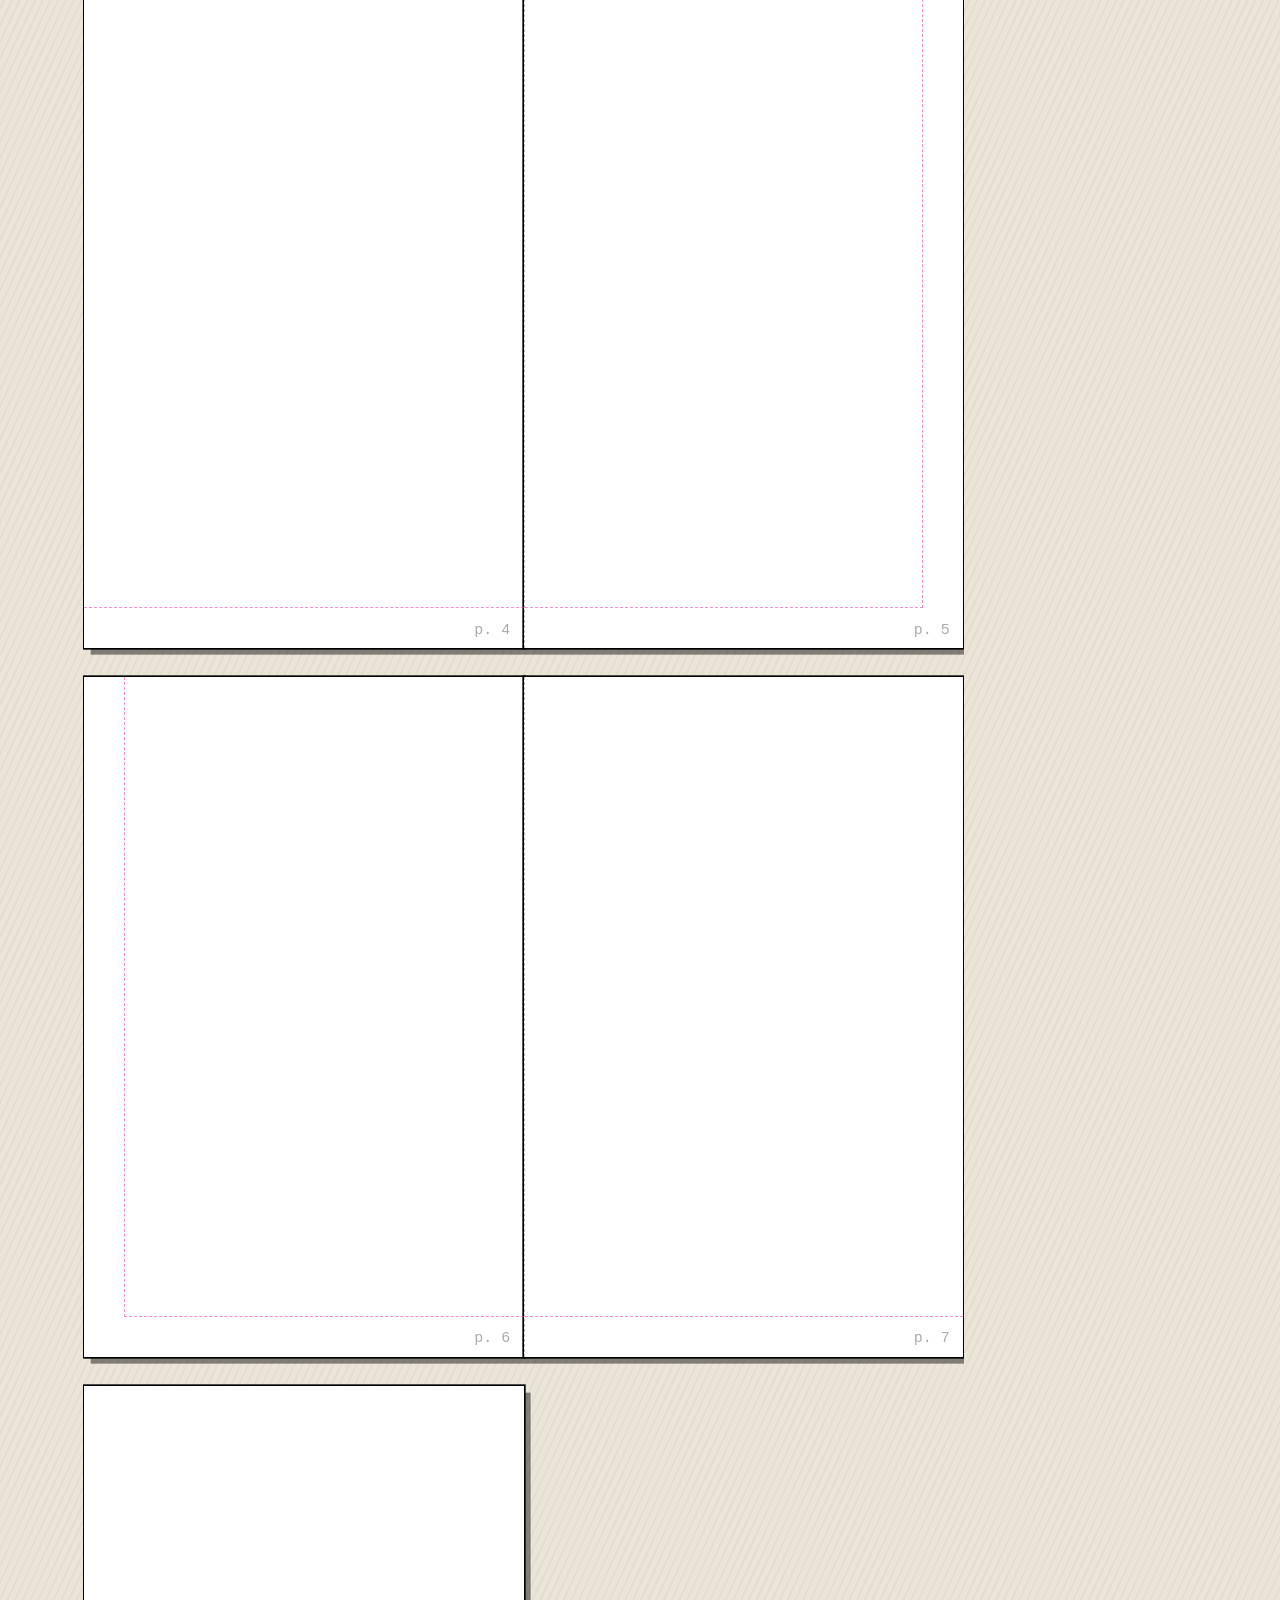
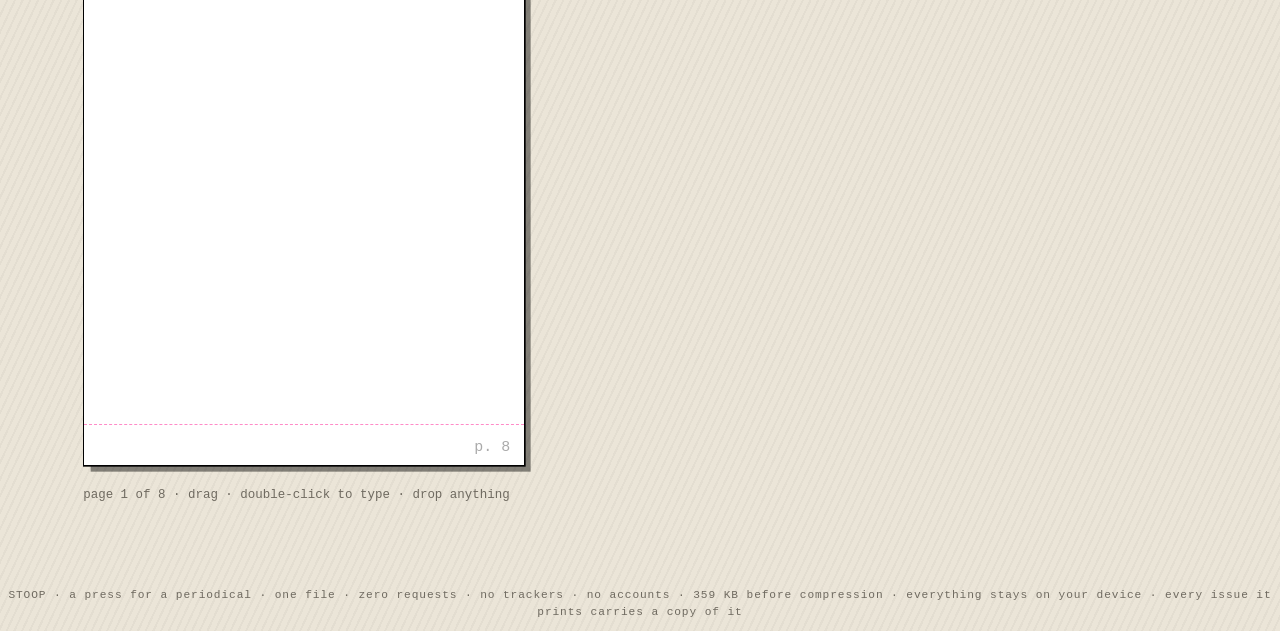
==== commit ec8147eb: "the scene's kit: a drawing becomes a stamp The stamps a press ships with are a starter kit, and a ba" ====
--- a/index.html
+++ b/index.html
@@ -338,7 +338,7 @@
 .backcover .body { font-size: 10.5px; }
 .addr { display: flex; align-items: center; gap: 6px; margin-top: auto; }
 .addr .qr { width: 64px; height: 64px; image-rendering: pixelated; }
-.addr span { font-family: 'Courier New', monospace; font-size: 8.5px; word-break: break-all; }
+.addr span { font-family: 'Courier New', monospace; font-size: 8.5px; overflow-wrap: anywhere; }
 .addr .reply { display: block; font-size: 7.5px; opacity: .8; }
 
 
@@ -491,6 +491,11 @@
 body[data-pen] #sheetzone .panel, body[data-pen] #sheetzone .el { cursor: crosshair; touch-action: none; }
 body[data-pen] #sheetzone .el .eltext { pointer-events: none; }
 .rail .btn.on { background: var(--fg); color: var(--bg); }
+
+.kitstamp { position: relative; display: inline-flex; align-items: flex-start; }
+.kitstamp .stampbtn { overflow: hidden; }
+.kitstamp .stampbtn .el { cursor: inherit; pointer-events: none; }
+.kitstamp .log-del { position: absolute; top: -6px; right: -6px; font-size: .7rem; padding: 0 .25rem; background: var(--bg); }
 .stamptext { position: absolute; inset: 0; display: flex; align-items: center; justify-content: center; font-family: Anton, Impact, sans-serif; text-transform: uppercase; font-size: 1px; white-space: nowrap; }
 .el-stamp .stamptext { font-size: 62cqh; }
 .stamps { display: none; gap: .5rem; flex-wrap: wrap; align-items: center; margin: .2rem 0 .6rem; }
@@ -943,7 +948,7 @@
 </section>
 </main>
 <div class="toast" id="toast"></div>
-<p class="pageweight">STOOP · a press for a periodical · one file · zero requests · no trackers · no accounts · 352 KB before compression · everything stays on your device · every issue it prints carries a copy of it</p>
+<p class="pageweight">STOOP · a press for a periodical · one file · zero requests · no trackers · no accounts · 359 KB before compression · everything stays on your device · every issue it prints carries a copy of it</p>
 <script>
 (function(){
 var STORAGE_KEY = 'stoop_data_v4';
@@ -1143,6 +1148,7 @@
     zine: (raw && raw.zine) || 'STOOP ZINE',
     contact: String((raw && raw.contact) || '').slice(0, 120),
     card: cleanCard(raw && raw.card),
+    kit: cleanKit(raw && raw.kit),
     distro: records(raw && raw.distro).filter(function (e) { return e.issue && typeof e.issue === 'object' && e.issue.no; }),
     press: (raw && raw.press) || null
   };
@@ -1164,7 +1170,7 @@
     stateFromSeed = true;
     return normalize({
       issues: seed.issues || [], pieces: seed.pieces || [],
-      cycle: seed.cycle, address: seed.address || '', zine: seed.zine || 'STOOP ZINE', contact: seed.contact, card: seed.card
+      cycle: seed.cycle, address: seed.address || '', zine: seed.zine || 'STOOP ZINE', contact: seed.contact, card: seed.card, kit: seed.kit
     });
   }
   return normalize(JSON.parse(JSON.stringify(defaultData)));
@@ -1257,6 +1263,7 @@
   (pasteUndo || []).concat(pasteRedo || []).forEach(function (snap) {
     String(snap).replace(/"photo":"([^"]+)"/g, function (m, id) { live[id] = 1; return m; });
   });
+  (state.kit || []).forEach(function (k) { keep({ els: [k.el] }); });
   (state.distro || []).forEach(function (e) { (e.issue.panels || []).forEach(keep); (e.issue.pieces || []).forEach(keep); });
   state.issues.forEach(function (iss) {
     (iss.panels || []).forEach(keep);
@@ -2850,6 +2857,7 @@
   if (at && at.page > 1) b.push(['elprevpage', '\u25c0 PAGE ' + (at.page - 1)]);
   if (at && at.page < pages) b.push(['elnextpage', 'PAGE ' + (at.page + 1) + ' \u25b6']);
   b.push(['eldup', 'DUPLICATE'], ['elfront', 'FRONT'], ['elback', 'BACK'], ['elstraight', 'STRAIGHTEN']);
+  if (!isFolio(el)) b.push(['elkeep', 'KEEP AS A STAMP']);
   return btnRow(b, el.id);
 }
 
@@ -3218,9 +3226,39 @@
   star:    { w: 0.16, h: 0.2,  ops: [{ p: [[0.5, 0], [0.62, 0.36], [1, 0.38], [0.7, 0.62], [0.8, 1], [0.5, 0.78], [0.2, 1], [0.3, 0.62], [0, 0.38], [0.38, 0.36]] }] },
   tape:    { w: 0.4,  h: 0.07, ops: [{ o: [0, 0, 1, 1, 0.04] }, { l: [0.05, 1, 0.2, 0, 0.03] }, { l: [0.25, 1, 0.4, 0, 0.03] }, { l: [0.45, 1, 0.6, 0, 0.03] }, { l: [0.65, 1, 0.8, 0, 0.03] }, { l: [0.85, 1, 1, 0, 0.03] }] },
   staple:  { w: 0.07, h: 0.03, ops: [{ r: [0, 0, 1, 0.34] }, { r: [0, 0.34, 0.14, 0.66] }, { r: [0.86, 0.34, 0.14, 0.66] }] },
-  barcode: { w: 0.3,  h: 0.1,  ops: [] }
+  barcode: { w: 0.3,  h: 0.1,  ops: [] },
+  bat:     { w: 0.34, h: 0.11, ops: [] },
+  moon:    { w: 0.18, h: 0.12, ops: [] }
 };
-var STAMP_ORDER = ['free', 'takeone', 'copy', 'no', 'arrow', 'star', 'tape', 'staple', 'barcode'];
+var STAMP_ORDER = ['free', 'takeone', 'copy', 'no', 'arrow', 'star', 'tape', 'staple', 'barcode', 'bat', 'moon'];
+
+(function () {
+  function quad(a, c, b, n) {
+    var out = [];
+    for (var i = 1; i <= n; i++) {
+      var t = i / n, u = 1 - t;
+      out.push([u * u * a[0] + 2 * u * t * c[0] + t * t * b[0], u * u * a[1] + 2 * u * t * c[1] + t * t * b[1]]);
+    }
+    return out;
+  }
+  var half = [[0.5, 0.16], [0.533, 0.12], [0.552, 0], [0.574, 0.16], [0.6, 0.25]]
+    .concat(quad([0.6, 0.25], [0.73, 0], [0.86, 0.07], 5), quad([0.86, 0.07], [0.96, 0.12], [1, 0.34], 3));
+  var tips = [[1, 0.34], [0.9, 0.68], [0.77, 0.76], [0.65, 0.68]];
+  for (var i = 0; i + 1 < tips.length; i++) {
+    var a = tips[i], b = tips[i + 1];
+    half = half.concat(quad(a, [(a[0] + b[0]) / 2 - 0.02, (a[1] + b[1]) / 2 - 0.16], b, 4));
+  }
+  half = half.concat(quad([0.65, 0.68], [0.57, 0.74], [0.5, 0.97], 3));
+  var mirror = half.slice(1, -1).reverse().map(function (q) { return [1 - q[0], q[1]]; });
+  STAMPS.bat.ops.push({ p: half.concat(mirror).map(function (q) { return [Math.round(q[0] * 1000) / 1000, Math.round(q[1] * 1000) / 1000]; }) });
+})();
+
+(function () {
+  var pts = [], a;
+  for (a = 70; a <= 290; a += 10) pts.push([0.5 + 0.5 * Math.cos(a * Math.PI / 180), 0.5 + 0.5 * Math.sin(a * Math.PI / 180)]);
+  for (a = 250; a >= 110; a -= 10) pts.push([0.8 + 0.42 * Math.cos(a * Math.PI / 180), 0.5 + 0.47 * Math.sin(a * Math.PI / 180)]);
+  STAMPS.moon.ops.push({ p: pts.map(function (q) { return [Math.round(q[0] * 1000) / 1000, Math.round(q[1] * 1000) / 1000]; }) });
+})();
 
 (function () {
   var x = 0, i = 0;
@@ -3269,9 +3307,9 @@
   if (!open) { box.innerHTML = ''; return; }
   box.innerHTML = STAMP_ORDER.map(function (id) {
     var st = STAMPS[id];
-    return '<button class="stampbtn" data-stamp="' + id + '" title="' + id + '" style="aspect-ratio:' +
+    return '<button class="stampbtn" data-stamp="' + id + '" title="' + id + '" aria-label="' + id + ' stamp" style="aspect-ratio:' +
       (st.w / st.h).toFixed(2) + '">' + stampSvg(id) + '</button>';
-  }).join('');
+  }).join('') + kitPaletteHtml();
 }
 
 document.addEventListener('click', function (ev) {
@@ -4275,6 +4313,92 @@
   if (zone) { fitPages(zone); checkFit(); }
   renderStrip();
 });
+
+function kitOf() {
+  if (!Array.isArray(state.kit)) state.kit = [];
+  return state.kit;
+}
+
+function kitTemplate(el) {
+  var t = JSON.parse(JSON.stringify(el));
+  ['id', 'x', 'y', 'z', 'ghost', 'folio', 'lines'].forEach(function (k) { delete t[k]; });
+  t.rot = 0;
+  return t;
+}
+
+function cleanKit(raw) {
+  return (Array.isArray(raw) ? raw : []).filter(function (k) {
+    return k && typeof k.id === 'string' && k.el && typeof k.el === 'object' &&
+      ['draw', 'photo', 'text', 'stamp', 'box', 'rule', 'qr'].indexOf(k.el.kind) >= 0;
+  }).map(function (k) {
+    return { id: k.id.slice(0, 40), name: String(k.name || 'stamp').slice(0, 40), el: k.el, ts: k.ts || 0 };
+  });
+}
+
+function kitName(el) {
+  if (el.kind === 'draw') return 'drawing';
+  if (el.kind === 'photo') return el.alt ? String(el.alt).slice(0, 30) : 'cut-out';
+  if (el.kind === 'text') return String(el.text || 'words').split(/\s+/).slice(0, 3).join(' ');
+  return el.kind;
+}
+
+function keepAsStamp(id) {
+  var hit = findEl(id);
+  if (!hit || isFolio(hit.el)) return;
+  kitOf().push({ id: uid('kt'), name: kitName(hit.el), el: kitTemplate(hit.el), ts: Date.now() });
+  saveState();
+  renderPress();
+  toast('Kept as a stamp. It is under STAMP, and it rides in every file this scene hands on.');
+}
+
+function placeKit(id) {
+  var k = kitOf().filter(function (x) { return x.id === id; })[0];
+  var panel = panelOfPage(pastePage);
+  if (!k || !panel) return;
+  pasteMark();
+  var el = JSON.parse(JSON.stringify(k.el));
+  el.id = uid('el');
+  el.w = Math.min(el.w || 0.3, 1.2);
+  el.h = Math.min(el.h || 0.2, 1.2);
+  el.x = Math.max(-0.1, 0.5 - el.w / 2);
+  el.y = Math.max(-0.1, 0.4 - el.h / 2);
+  el.z = topZ(panel) + 1;
+  if (!el.colour && inkForPage(panel) && el.kind !== 'photo' && el.kind !== 'qr') el.colour = inkForPage(panel);
+  elsOf(panel).push(el);
+  pasteSel = el.id;
+  savePress();
+}
+
+function forgetKit(id) {
+  state.kit = kitOf().filter(function (x) { return x.id !== id; });
+  saveState();
+  renderStampPalette(true);
+  setTimeout(sweepPhotos, 500);
+}
+
+function kitPaletteHtml() {
+  return kitOf().map(function (k) {
+    var ar = Math.max(0.3, Math.min(4, (k.el.w || 0.3) / (k.el.h || 0.2) / 1.5));
+    return '<span class="kitstamp"><button class="stampbtn" data-kit="' + esc(k.id) + '" title="' + esc(k.name) +
+      '" aria-label="' + esc(k.name) + ', a stamp of this scene’s" style="aspect-ratio:' + ar.toFixed(2) + '">' +
+      '<span class="el el-' + esc(k.el.kind) + '" style="position:relative;display:block;width:100%;height:100%;' +
+      (inkOf(k.el) ? '--ink:' + inkOf(k.el) : '') + '">' + elBody(k.el, photoCache, false, false) + '</span></button>' +
+      '<button class="log-del" data-unkit="' + esc(k.id) + '" title="Forget this stamp" aria-label="Forget this stamp">✕</button></span>';
+  }).join('');
+}
+
+document.addEventListener('click', function (ev) {
+  var t = ev.target, el;
+  if (!t.closest) return;
+  if ((el = t.closest('[data-elkeep]'))) { keepAsStamp(el.getAttribute('data-elkeep')); return; }
+  if ((el = t.closest('[data-unkit]'))) { forgetKit(el.getAttribute('data-unkit')); return; }
+  if ((el = t.closest('[data-kit]'))) {
+    placeKit(el.getAttribute('data-kit'));
+    renderStampPalette(false);
+    renderPress();
+    toast('Stamped. Drag it, turn it.');
+  }
+});
 var PIECE_KINDS = ['essay', 'photos', 'log', 'mix', 'recipe', 'letters'];
 
 function cycleState() {
@@ -4940,10 +5064,11 @@
     [e.t, e.r, e.b, e.l].map(function (on) { return on ? '1px' : '0'; }).join(' ') + '"></div>';
 }
 
+function addrBreaks(text) { return esc(text).replace(/([\/#])/g, '$1<wbr>'); }
 function addrInner(url) {
   var shown = url.replace(/^https?:\/\//, '');
-  return '<img class="qr" src="' + esc(qrDataUrl(url, 3)) + '" alt=""><span>' + esc(shown) +
-    '<small class="reply">write back: ' + esc(shown) + '#reply</small></span>';
+  return '<img class="qr" src="' + esc(qrDataUrl(url, 3)) + '" alt=""><span>' + addrBreaks(shown) +
+    '<small class="reply">write back: ' + addrBreaks(shown + '#reply') + '</small></span>';
 }
 function addrHtml(url) { return url ? '<div class="addr">' + addrInner(url) + '</div>' : ''; }
 
@@ -5838,6 +5963,23 @@
   return { w: paper.wpt, h: paper.hpt };
 }
 
+function wrapAddr(text, size, width) {
+  var cols = Math.max(4, Math.floor(width / (size * COURIER_W)));
+  var lines = [], line = '';
+  (String(text).match(/[^\/#\s]*[\/#]?\s*/g) || []).forEach(function (bit) {
+    if (!bit) return;
+    while (bit.replace(/\s+$/, '').length > cols) {
+      if (line) { lines.push(line.replace(/\s+$/, '')); line = ''; }
+      lines.push(bit.slice(0, cols));
+      bit = bit.slice(cols);
+    }
+    if ((line + bit).replace(/\s+$/, '').length > cols) { lines.push(line.replace(/\s+$/, '')); line = ''; }
+    line += bit;
+  });
+  if (line.replace(/\s+$/, '')) lines.push(line.replace(/\s+$/, ''));
+  return lines;
+}
+
 function panelBox(geom, sheet, index) {
   var pw = geom.w / sheet.cols;
   var ph = geom.h / sheet.rows;
@@ -5925,7 +6067,7 @@
     var tx = box.x + (qr ? 54 : 0);
     var shown = url.replace(/^https?:\/\//, '');
     var w = box.cw - (qr ? 54 : 0);
-    wrapMono(shown, 6.375, w).concat(wrapMono('write back: ' + shown + '#reply', 6.375, w)).slice(0, 5)
+    wrapAddr(shown, 6.375, w).concat(['write back:'], wrapAddr(shown + '#reply', 6.375, w)).slice(0, 5)
       .forEach(function (line, i) { ops += pdfLine(line, 'F1', 6.375, tx, qy + 39 - i * 7.5); });
   }
   return ops + pdfPasteup(panel, box, images, ghosts, page);
@@ -6760,6 +6902,12 @@
   toast('\u2116' + no + ' is a file now. It is also the press.');
 }
 
+function withKitPhotos(out) {
+  var got = photosFor([{ panels: [{ els: kitOf().map(function (k) { return k.el; }) }] }]);
+  Object.keys(got).forEach(function (id) { out[id] = got[id]; });
+  return out;
+}
+
 function issueFileHtml(no) {
   var upTo = state.issues.filter(function (i) {
     return (parseInt(i.no, 10) || 0) <= (parseInt(no, 10) || 0);
@@ -6769,7 +6917,8 @@
     people: people, address: state.address || '', zine: state.zine || '', contact: state.contact || '', card: cardState(),
     issues: upTo,
     cycle: nextCycleAfter(no),
-    photos: photosForFile(upTo, no),
+    kit: kitOf(),
+    photos: withKitPhotos(photosForFile(upTo, no)),
     open: '#shelf', read: no
   });
 }
@@ -7239,6 +7388,7 @@
     zine: state.zine,
     contact: state.contact,
     card: state.card,
+    kit: state.kit,
     distro: state.distro,
     press: state.press,
     photos: photos,
@@ -7320,6 +7470,7 @@
     state.contact = incoming.contact;
     state.card = incoming.card;
     state.distro = incoming.distro;
+    state.kit = incoming.kit;
     state.press = incoming.press;
   } else {
     var count = function () {
@@ -7338,6 +7489,7 @@
     if (!state.contact) state.contact = incoming.contact;
     Object.keys(incoming.card).forEach(function (k) { if (!cardState()[k]) state.card[k] = incoming.card[k]; });
     state.distro = mergeList(state.distro, incoming.distro);
+    state.kit = mergeList(kitOf(), incoming.kit);
     mergePeople(raw && raw.people);
     if (incoming.press && (!state.press || (incoming.press.ts || 0) > (state.press.ts || 0))) {
       state.press = incoming.press;
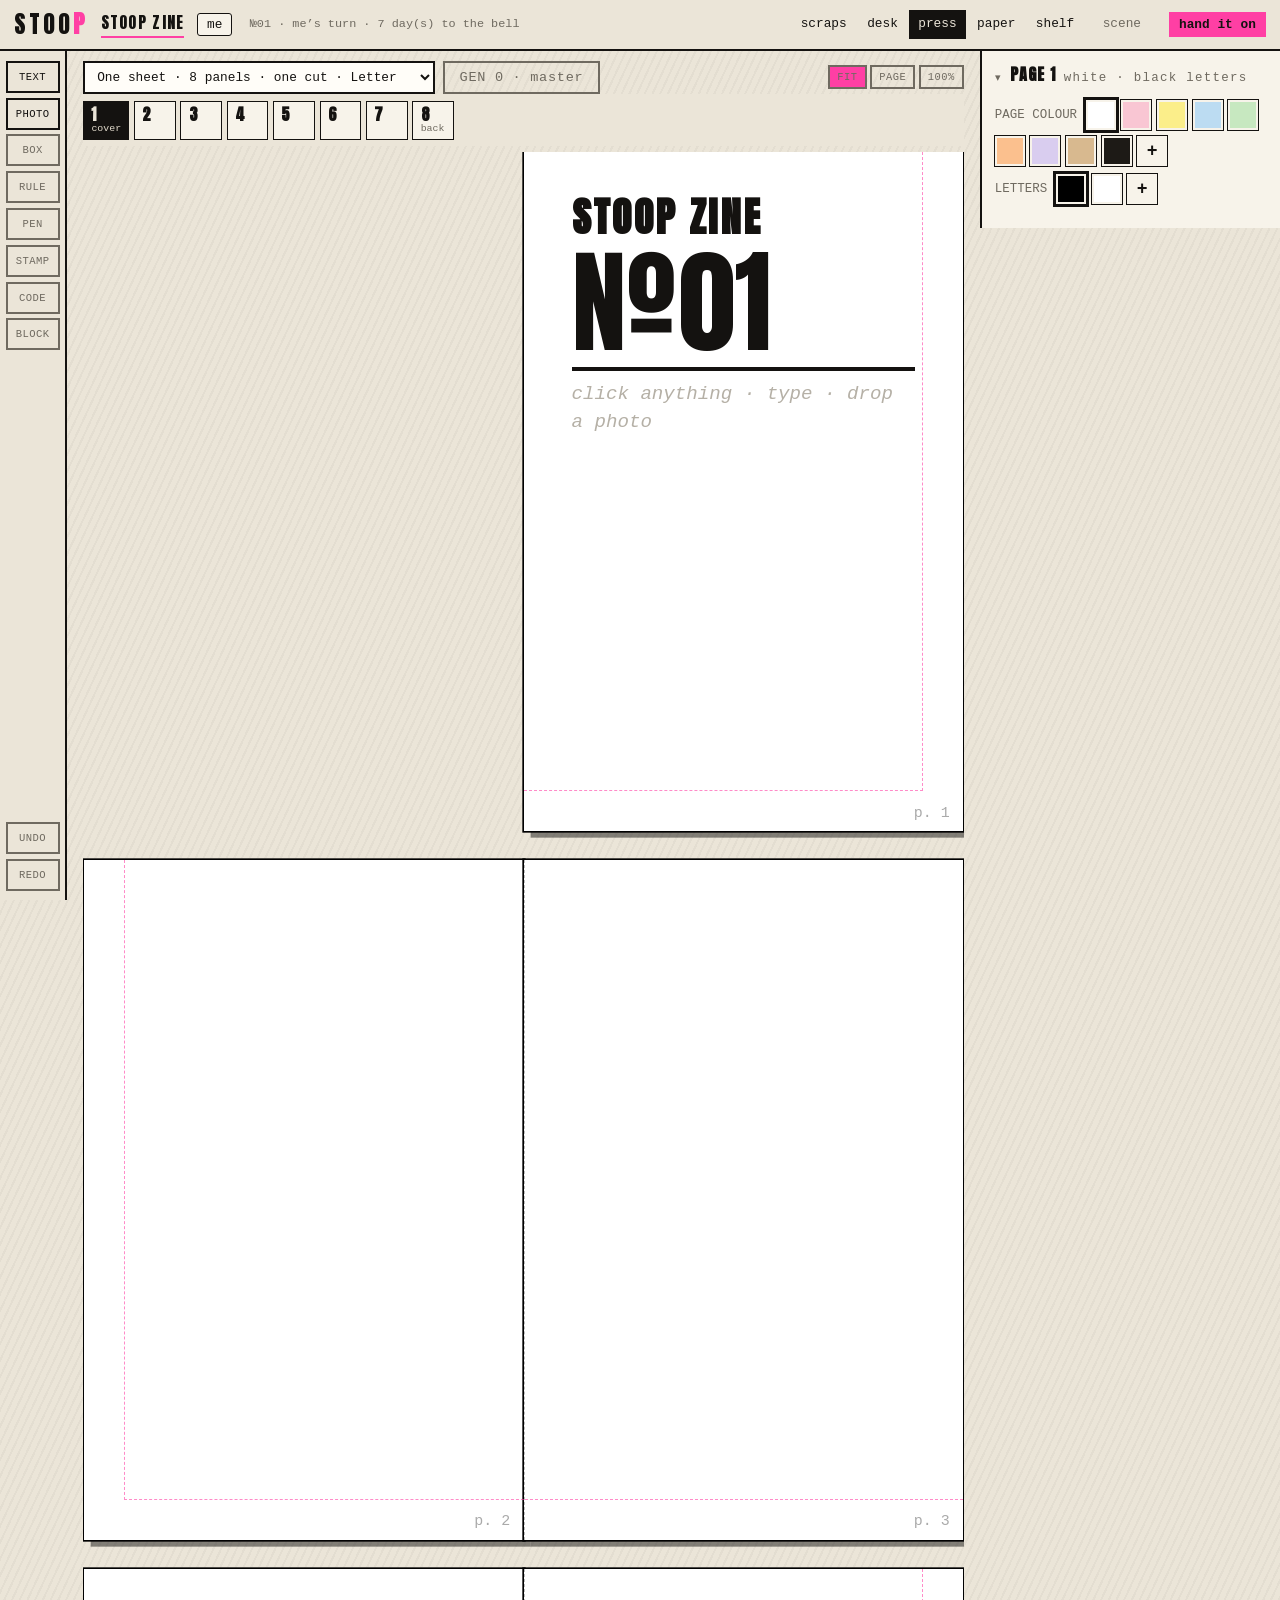
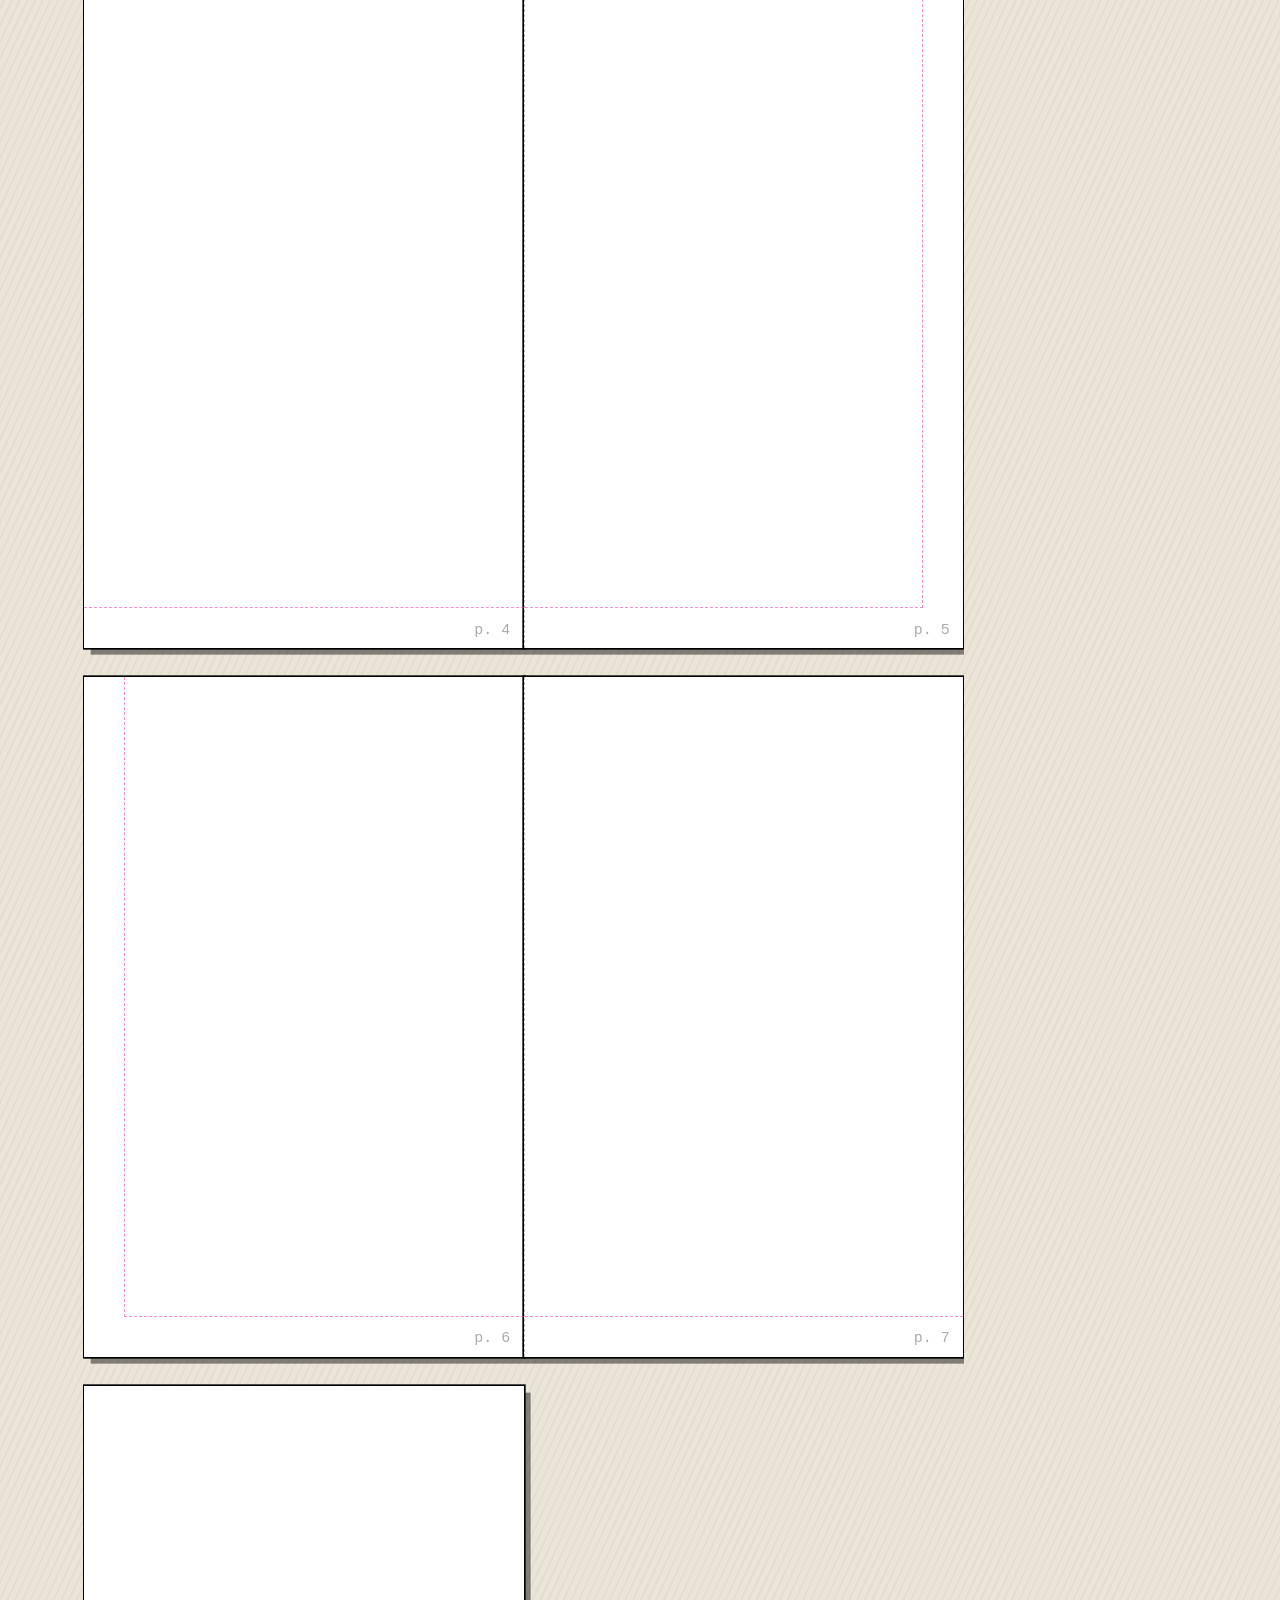
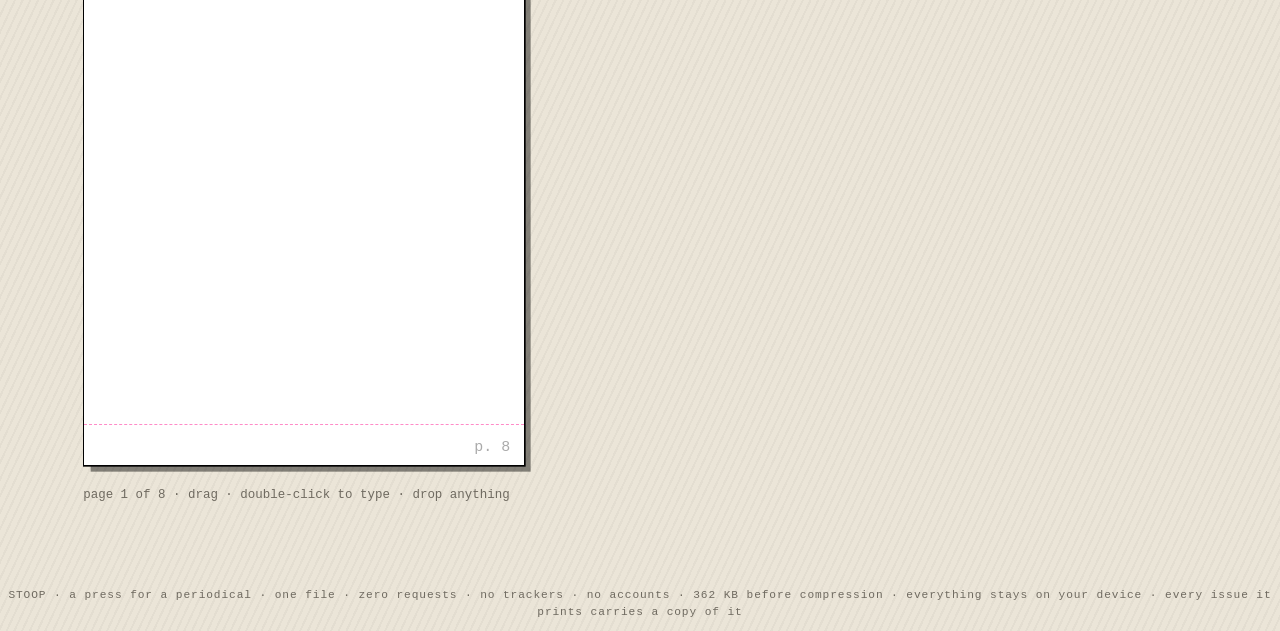
==== commit bba2f909: "a zine's own colours, and letters spaced A scene with a style of its own could not keep it in the pr" ====
--- a/index.html
+++ b/index.html
@@ -322,6 +322,8 @@
 .panel.photofill > h3, .panel.photofill > .no, .panel.photofill > .rule, .panel.photofill > .body, .panel.photofill > .addr { position: relative; z-index: 1; }
 .panel.letterswhite > h3, .panel.letterswhite > .body, .panel.letterswhite > .no, .panel.letterswhite .addr span { color: #fff; }
 .panel.letterswhite > .rule { border-top-color: #fff; }
+.panel.lettersink > h3, .panel.lettersink > .body, .panel.lettersink > .no, .panel.lettersink .addr span { color: var(--letters); }
+.panel.lettersink > .rule { border-top-color: var(--letters); }
 
 .panel, .panel * { -webkit-print-color-adjust: exact; print-color-adjust: exact; }
 .panel.over { outline: 2px solid var(--red); outline-offset: -2px; }
@@ -545,6 +547,8 @@
 .swatches .sub { margin-right: .2rem; }
 .swatch { width: 30px; height: 30px; border: 2px solid var(--paper); outline: 1px solid var(--fg); padding: 0; cursor: pointer; }
 .swatch.on { outline: 3px solid var(--fg); }
+.swatch.pick { position: relative; display: inline-flex; align-items: center; justify-content: center; font: bold 18px/1 'Courier New', monospace; background: var(--paper); color: var(--fg); box-sizing: border-box; }
+.swatch.pick input { position: absolute; inset: 0; width: 100%; height: 100%; opacity: 0; cursor: pointer; border: 0; padding: 0; }
 @media (pointer: coarse) { .swatch { width: 34px; height: 34px; } }
 
 
@@ -948,7 +952,7 @@
 </section>
 </main>
 <div class="toast" id="toast"></div>
-<p class="pageweight">STOOP · a press for a periodical · one file · zero requests · no trackers · no accounts · 359 KB before compression · everything stays on your device · every issue it prints carries a copy of it</p>
+<p class="pageweight">STOOP · a press for a periodical · one file · zero requests · no trackers · no accounts · 362 KB before compression · everything stays on your device · every issue it prints carries a copy of it</p>
 <script>
 (function(){
 var STORAGE_KEY = 'stoop_data_v4';
@@ -2007,6 +2011,8 @@
   el.style.backgroundColor = fillOf(panel);
   el.classList.toggle('photofill', photoFills(panel));
   el.classList.toggle('letterswhite', whiteLetters(panel));
+  el.classList.toggle('lettersink', !!inkLetters(panel));
+  el.style.setProperty('--letters', inkLetters(panel));
   if (head && head !== active && head.innerText !== panel.h) head.innerText = panel.h;
   if (body && body !== active && body.innerText !== panel.body) body.innerText = panel.body;
 
@@ -2418,7 +2424,7 @@
   }
   var voice = voiceOf(el);
   var cls = 'eltext v-' + (ownFace(voice) ? 'own' : voice) + (el.ink === 'white' ? ' knock' : '') + typeClass(el);
-  var style = 'font-size:' + (el.size || 12) + 'px' + ownFaceStyle(voice);
+  var style = 'font-size:' + (el.size || 12) + 'px' + ownFaceStyle(voice) + trackStyle(el);
   var text = shownText(el, page);
   if (voice === 'ransom') {
     return '<div class="' + cls + '" style="' + style + '">' + ransomHtml(text) + '</div>';
@@ -2864,9 +2870,8 @@
 function pageSheetHtml(page) {
   var panel = panelOfPage(page);
   var m = panel.photo && photoMeta[panel.photo];
-  var fillName = FILLS.filter(function (f) { return f[1] === fillOf(panel); })[0];
-  var summary = '<b>PAGE ' + page + '</b><span class="sub">' + (fillName ? fillName[0].toLowerCase() : 'white') +
-    ' \u00b7 ' + (whiteLetters(panel) ? 'white' : 'black') + ' letters' + (panel.photo ? ' \u00b7 a photo' : '') + '</span>';
+  var summary = '<b>PAGE ' + page + '</b><span class="sub">' + colourName(fillOf(panel) || '#ffffff').toLowerCase() +
+    ' \u00b7 ' + colourName(lettersOf(panel) || '').toLowerCase() + ' letters' + (panel.photo ? ' \u00b7 a photo' : '') + '</span>';
   var inner = (m ? lookSelect('pglook', page, m.style) + btnRow([['pgphlight', 'LIGHTER'], ['pgphdark', 'DARKER']], page) : '') +
     pageButtons(page) + fillSwatches(page);
   return groupHtml('page', summary, inner);
@@ -3416,18 +3421,47 @@
   return 0.2126 * c[0] + 0.7152 * c[1] + 0.0722 * c[2];
 }
 function darkFill(panel) { var hex = fillOf(panel); return !!hex && luminance(hex) < 0.4; }
-function inkForPage(panel) { return darkFill(panel) ? '#ffffff' : ''; }
+function inkForPage(panel) { return inkLetters(panel) || (darkFill(panel) ? '#ffffff' : ''); }
+
+function zineColours() {
+  var stock = INKS.concat(FILLS).map(function (c) { return c[1]; });
+  var out = [];
+  var add = function (hex) { if (hex && stock.indexOf(hex) < 0 && out.indexOf(hex) < 0 && out.length < 12) out.push(hex); };
+  var last = state.issues.length ? state.issues[state.issues.length - 1].panels || [] : [];
+  pressState().panels.concat(last).forEach(function (p) {
+    add(fillOf(p));
+    add(inkLetters(p));
+    elsOf(p).forEach(function (e) { add(inkOf(e)); });
+  });
+  (state.kit || []).forEach(function (k) { add(inkOf(k.el)); });
+  return out;
+}
+
+function colourName(hex) {
+  var known = INKS.concat(FILLS).filter(function (c) { return c[1] === hex; })[0];
+  if (!hex) return 'BLACK';
+  return known ? known[0] : hex.toUpperCase();
+}
+
+function swatchRow(label, stock, attr, at, now) {
+  var own = zineColours().map(function (hex) { return [hex.toUpperCase(), hex]; });
+  return '<div class="swatches"><span class="sub">' + label + '</span>' + stock.concat(own).map(function (c) {
+    return '<button class="swatch' + (c[1] === now ? ' on' : '') + '" data-' + attr + '="' + esc(at) + '" data-c="' + c[1] +
+      '" title="' + c[0] + '" aria-label="' + c[0] + ' ' + label.toLowerCase() + '" style="background:' +
+      (c[1] || (attr === 'pgfill' ? '#fff' : '#000')) + '"></button>';
+  }).join('') + '<label class="swatch pick" title="ANOTHER COLOUR">+<input type="color" data-pick="' + attr + '" data-for="' +
+    esc(at) + '" value="' + (now || '#000000') + '" aria-label="Another colour"></label></div>';
+}
 
 function fillAttr(panel) {
-  return fillOf(panel) ? ' style="background:' + fillOf(panel) + '"' : '';
+  var css = (fillOf(panel) ? 'background:' + fillOf(panel) + ';' : '') + (inkLetters(panel) ? '--letters:' + inkLetters(panel) : '');
+  return css ? ' style="' + css + '"' : '';
 }
 
 function fillSwatches(page) {
-  var now = fillOf(panelOfPage(page));
-  return '<div class="swatches"><span class="sub">PAGE COLOUR</span>' + FILLS.map(function (f) {
-    return '<button class="swatch' + (f[1] === now ? ' on' : '') + '" data-pgfill="' + page + '" data-c="' + f[1] +
-      '" title="' + f[0] + '" aria-label="' + f[0] + ' page" style="background:' + (f[1] || '#fff') + '"></button>';
-  }).join('') + '</div>';
+  var panel = panelOfPage(page);
+  return swatchRow('PAGE COLOUR', FILLS, 'pgfill', page, fillOf(panel)) +
+    swatchRow('LETTERS', [['BLACK', ''], ['WHITE', '#ffffff']], 'pgletters', page, lettersOf(panel));
 }
 
 function pdfFill(panel, box) {
@@ -3443,9 +3477,16 @@
 function pdfInk(el) {
   var hex = inkOf(el);
   if (plateInk !== null && hex !== '#ffffff') hex = plateTint ? plateInk : '';
+  return pdfColour(hex);
+}
+function pdfColour(hex) {
   if (!hex) return '0 g 0 G\n';
   var c = inkRgb(hex).map(function (v) { return v.toFixed(3); }).join(' ');
   return c + ' rg ' + c + ' RG\n';
+}
+function pdfLetters(panel) {
+  var hex = lettersOf(panel);
+  return hex === '#ffffff' ? '1 g 1 G\n' : pdfColour(plateInk !== null ? '' : hex);
 }
 
 function inkable(el) {
@@ -3457,32 +3498,41 @@
   if (!inkable(el)) return '';
   var now = inkOf(el);
   var inks = el.kind === 'photo' || el.kind === 'qr' ? INKS.filter(function (ink) { return ink[1] !== '#ffffff'; }) : INKS;
-  return '<div class="swatches"><span class="sub">INK</span>' + inks.map(function (ink) {
-    return '<button class="swatch' + (ink[1] === now ? ' on' : '') + '" data-elcolour="' + esc(el.id) +
-      '" data-c="' + ink[1] + '" title="' + ink[0] + '" aria-label="' + ink[0] + ' ink" style="background:' +
-      (ink[1] || '#000') + '"></button>';
-  }).join('') + '</div>';
+  return swatchRow('INK', inks, 'elcolour', el.id, now);
+}
+
+function setFill(page, hex) {
+  var panel = panelOfPage(page);
+  if (!panel) return;
+  pasteMark();
+  if (hex) panel.fill = hex; else delete panel.fill;
+  savePress();
+  renderPress();
+  toast(colourName(hex) + ' page');
+}
+
+function setInk(id, hex) {
+  updateEl(id, { colour: hex || undefined }, true);
+  renderPress();
+  toast(colourName(hex) + ' ink');
 }
 
 document.addEventListener('click', function (ev) {
-  var f = ev.target.closest && ev.target.closest('[data-pgfill]');
-  if (f) {
-    var panel = panelOfPage(Number(f.getAttribute('data-pgfill')));
-    if (!panel) return;
-    pasteMark();
-    if (f.getAttribute('data-c')) panel.fill = f.getAttribute('data-c'); else delete panel.fill;
-    savePress();
-    renderPress();
-    toast(f.getAttribute('title') + ' page');
-    return;
-  }
-  var b = ev.target.closest && ev.target.closest('[data-elcolour]');
+  var b = ev.target.closest && ev.target.closest('button[data-pgfill],button[data-elcolour]');
   if (!b) return;
-  var c = b.getAttribute('data-c');
-  updateEl(b.getAttribute('data-elcolour'), { colour: c || undefined }, true);
-  renderPress();
-  var name = INKS.filter(function (ink) { return ink[1] === c; })[0];
-  toast((name ? name[0] : 'BLACK') + ' ink');
+  if (b.hasAttribute('data-pgfill')) setFill(Number(b.getAttribute('data-pgfill')), b.getAttribute('data-c') || '');
+  else setInk(b.getAttribute('data-elcolour'), b.getAttribute('data-c') || '');
+});
+
+document.addEventListener('change', function (ev) {
+  var p = ev.target.closest && ev.target.closest('[data-pick]');
+  var hex = p && String(p.value).toLowerCase();
+  if (!p || !/^#[0-9a-f]{6}$/.test(hex)) return;
+  var at = p.getAttribute('data-for');
+  var what = p.getAttribute('data-pick');
+  if (what === 'pgfill') setFill(Number(at), hex);
+  else if (what === 'pgletters') setLetters(Number(at), hex);
+  else setInk(at, hex);
 });
 var ALIGNS = ['left', 'center', 'right'];
 var ALIGN_LABEL = { left: 'ALIGN LEFT', center: 'CENTRED', right: 'ALIGN RIGHT' };
@@ -3496,6 +3546,19 @@
 }
 
 function outlined(el) { return !!el && el.outline === true; }
+
+var TRACKS = [0, 0.06, 0.3];
+var TRACK_LABEL = ['SET CLOSE', 'SPACED', 'WIDE SPACED'];
+function trackOf(el) {
+  var t = Number(el && el.track);
+  var v = voiceOf(el || {});
+  return v !== 'ransom' && v !== 'marker' && t > 0 ? Math.min(0.5, Math.round(t * 100) / 100) : 0;
+}
+function trackStyle(el) { return trackOf(el) ? ';letter-spacing:' + trackOf(el) + 'em' : ''; }
+function trackStep(el) {
+  var at = TRACKS.filter(function (t) { return t <= trackOf(el); }).length - 1;
+  return { label: TRACK_LABEL[at], next: TRACKS[(at + 1) % TRACKS.length] };
+}
 
 function typeClass(el) {
   return (voiceOf(el) !== 'ransom' && alignOf(el) !== 'left' ? ' al-' + alignOf(el) : '') +
@@ -3507,6 +3570,7 @@
   if (voiceOf(el) !== 'ransom') b.push(['elalign', ALIGN_LABEL[alignOf(el)]]);
   b.push(['elcaps', capsOf(el) ? 'CAPITALS' : 'AS TYPED']);
   b.push(['eloutline', outlined(el) ? 'OUTLINE' : 'SOLID LETTERS']);
+  if (voiceOf(el) !== 'ransom' && voiceOf(el) !== 'marker') b.push(['eltrack', trackStep(el).label]);
   return b;
 }
 
@@ -3531,7 +3595,7 @@
 });
 
 document.addEventListener('click', function (ev) {
-  var t = ev.target.closest && ev.target.closest('[data-elalign],[data-elcaps],[data-eloutline]');
+  var t = ev.target.closest && ev.target.closest('[data-elalign],[data-elcaps],[data-eloutline],[data-eltrack]');
   if (!t) return;
   var hit;
   if (t.hasAttribute('data-elalign')) {
@@ -3540,6 +3604,9 @@
   } else if (t.hasAttribute('data-elcaps')) {
     hit = findEl(t.getAttribute('data-elcaps'));
     if (hit) updateEl(hit.el.id, { caps: !capsOf(hit.el) }, true);
+  } else if (t.hasAttribute('data-eltrack')) {
+    hit = findEl(t.getAttribute('data-eltrack'));
+    if (hit) updateEl(hit.el.id, { track: trackStep(hit.el).next || undefined }, true);
   } else {
     hit = findEl(t.getAttribute('data-eloutline'));
     if (hit) updateEl(hit.el.id, { outline: outlined(hit.el) ? undefined : true }, true);
@@ -3554,17 +3621,39 @@
   return g.x + 2;
 }
 
+function trackOps(el, size) { return trackOf(el) ? (trackOf(el) * size).toFixed(2) + ' Tc ' : ''; }
+function trackedWidth(el, face, line, size) {
+  return runWidth(face, line, size) + trackOf(el) * size * pdfSafe(faceText(face, line)).length;
+}
+
 function textMode(el) { return outlined(el) ? '1 Tr ' : ''; }
 function strokeFor(el) { return outlined(el) ? (ptSize(el) * 0.045).toFixed(2) + ' w\n' : ''; }
 
 function knockLetters(el) { return inkOf(el) === '#ffffff' && !plateInk ? '0 g 0 G\n' : '1 g 1 G\n'; }
 function photoFills(panel) { return !!panel && panel.photoFill === true && !!panel.photo; }
-function whiteLetters(panel) {
-  return !!panel && (panel.letters === 'white' || (darkFill(panel) && panel.letters !== 'black'));
-}
+function lettersOf(panel) {
+  if (!panel) return '';
+  var l = panel.letters;
+  if (typeof l === 'string' && /^#[0-9a-f]{6}$/i.test(l)) return l.toLowerCase();
+  return l === 'white' || (darkFill(panel) && l !== 'black') ? '#ffffff' : '';
+}
+function whiteLetters(panel) { return lettersOf(panel) === '#ffffff'; }
+function inkLetters(panel) { var l = lettersOf(panel); return l && l !== '#ffffff' ? l : ''; }
 
 function pageClass(panel) {
-  return (photoFills(panel) ? ' photofill' : '') + (whiteLetters(panel) ? ' letterswhite' : '');
+  return (photoFills(panel) ? ' photofill' : '') + (whiteLetters(panel) ? ' letterswhite' : '') +
+    (inkLetters(panel) ? ' lettersink' : '');
+}
+
+function setLetters(page, hex) {
+  var panel = panelOfPage(page);
+  if (!panel) return;
+  pasteMark();
+  delete panel.letters;
+  if (lettersOf(panel) !== hex) panel.letters = hex === '' ? 'black' : hex === '#ffffff' ? 'white' : hex;
+  savePress();
+  renderPress();
+  toast(colourName(hex || '') + ' letters');
 }
 
 function fillPageWith(id) {
@@ -3586,7 +3675,6 @@
   if (!panel) return '';
   var b = [];
   if (panel.photo) b.push(['pgphfill', photoFills(panel) ? 'PHOTO FILLS THE PAGE' : 'PHOTO ABOVE THE WORDS']);
-  b.push(['pgletters', whiteLetters(panel) ? 'WHITE LETTERS' : 'BLACK LETTERS']);
   return b.map(function (pair) {
     return '<button class="btn quiet" data-' + pair[0] + '="' + page + '">' + pair[1] + '</button>';
   }).join('');
@@ -3596,17 +3684,11 @@
   var t = ev.target.closest && ev.target.closest('[data-elfillpage],[data-pgphfill],[data-pgletters]');
   if (!t) return;
   if (t.hasAttribute('data-elfillpage')) { fillPageWith(t.getAttribute('data-elfillpage')); return; }
-  var fill = t.hasAttribute('data-pgphfill');
-  var panel = panelOfPage(Number(t.getAttribute(fill ? 'data-pgphfill' : 'data-pgletters')));
+  if (t.hasAttribute('data-pgletters')) { setLetters(Number(t.getAttribute('data-pgletters')), t.getAttribute('data-c') || ''); return; }
+  var panel = panelOfPage(Number(t.getAttribute('data-pgphfill')));
   if (!panel) return;
   pasteMark();
-  if (fill) {
-    if (photoFills(panel)) delete panel.photoFill; else panel.photoFill = true;
-  } else {
-    var want = !whiteLetters(panel);
-    delete panel.letters;
-    if (whiteLetters(panel) !== want) panel.letters = want ? 'white' : 'black';
-  }
+  if (photoFills(panel)) delete panel.photoFill; else panel.photoFill = true;
   savePress();
   renderPress();
 });
@@ -6017,9 +6099,7 @@
 
 function pdfPanel(panel, page, pages, box, images, url, ghosts) {
   if (plateInk && !whiteLetters(panel)) return pdfPasteup(panel, box, images, ghosts, page);
-  var ops = pdfPhotoFill(panel, box, images);
-  var letters = whiteLetters(panel) ? '1' : '0';
-  ops += letters + ' g ' + letters + ' G\n';
+  var ops = pdfPhotoFill(panel, box, images) + pdfLetters(panel);
   var y = box.y;
   var isCover = page === 1;
   var isBack = page === pages;
@@ -6032,7 +6112,7 @@
     var no = pdfHeading('\u2116' + (panel.issue || ''), box.x, y - 1.5, box.cw, 51, 0.9, true);
     ops += no.op;
     y -= no.drop + 3;
-    ops += 'q 2.25 w ' + letters + ' G ' + box.x.toFixed(2) + ' ' + (y - 5.625).toFixed(2) + ' m ' +
+    ops += 'q 2.25 w ' + box.x.toFixed(2) + ' ' + (y - 5.625).toFixed(2) + ' m ' +
       (box.x + box.cw).toFixed(2) + ' ' + (y - 5.625).toFixed(2) + ' l S Q\n';
     y -= 11.25;
   }
@@ -6249,14 +6329,14 @@
   return total;
 }
 
-function wrapFace(text, face, size, width) {
+function wrapFace(text, face, size, width, tc) {
   var out = [];
   String(text || '').split('\n').forEach(function (para) {
     var line = '';
     para.split(/\s+/).forEach(function (word) {
       if (!word) return;
       var next = line ? line + ' ' + word : word;
-      if (runWidth(face, next, size) <= width || !line) { line = next; return; }
+      if (runWidth(face, next, size) + (tc || 0) * next.length <= width || !line) { line = next; return; }
       out.push(line);
       line = word;
     });
@@ -6272,7 +6352,7 @@
   var rec = el.lines;
   if (rec && rec.length) return upper ? rec.map(function (l) { return l.toUpperCase(); }) : rec.slice();
   var text = upper ? String(el.text || '').toUpperCase() : el.text;
-  return wrapFace(text, face, size, width);
+  return wrapFace(text, face, size, width, trackOf(el) * size);
 }
 
 function elBoxPdf(box, el) {
@@ -6391,8 +6471,8 @@
   linesOf(el, face, size, g.w - 4, capsOf(el)).forEach(function (line) {
     if (y < g.y - g.h * 0.6 - size) return;
     if (line.length) {
-      draw += 'BT ' + textMode(el) + '/' + face.f + ' ' + size.toFixed(2) + ' Tf 1 0 0 1 ' +
-        alignX(el, g, runWidth(face, line, size)).toFixed(2) + ' ' +
+      draw += 'BT ' + textMode(el) + trackOps(el, size) + '/' + face.f + ' ' + size.toFixed(2) + ' Tf 1 0 0 1 ' +
+        alignX(el, g, trackedWidth(el, face, line, size)).toFixed(2) + ' ' +
         y.toFixed(2) + ' Tm (' + pdfEsc(faceText(face, line)) + ') Tj ET\n';
     }
     y -= lead;
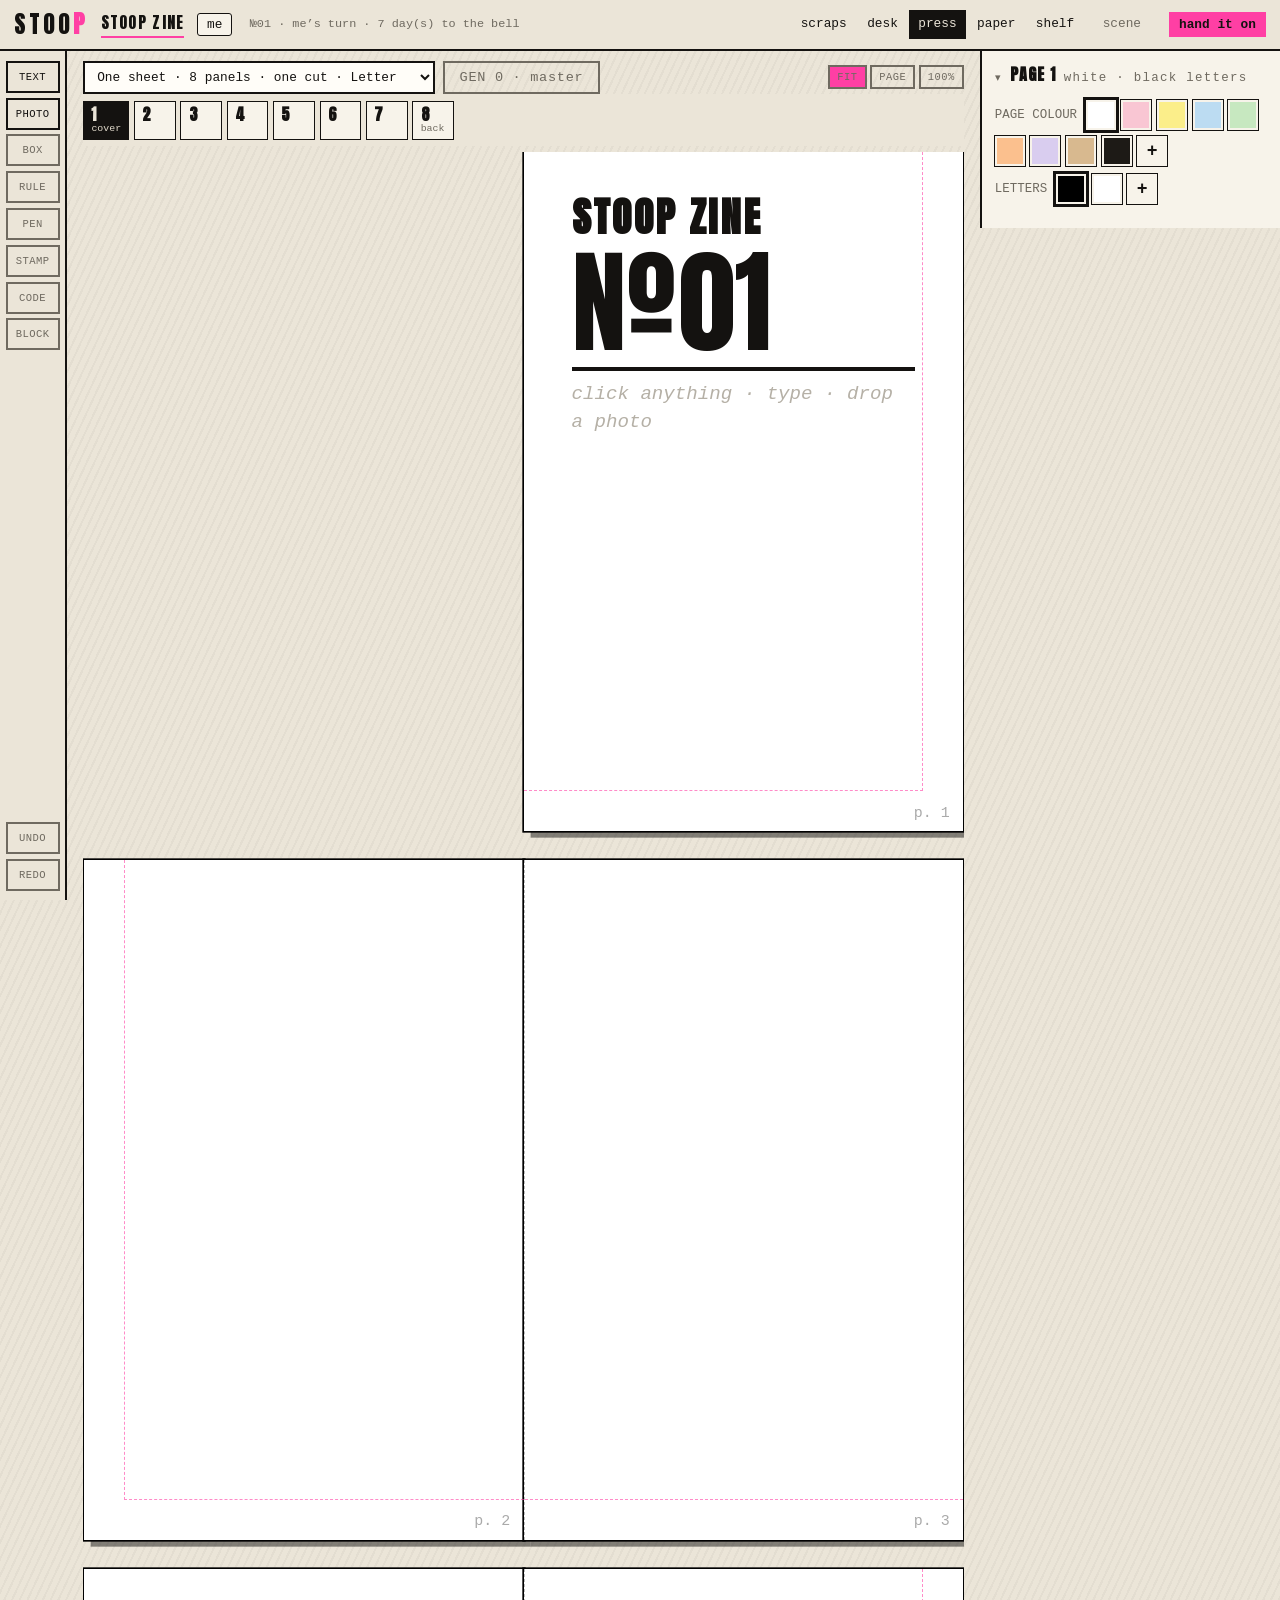
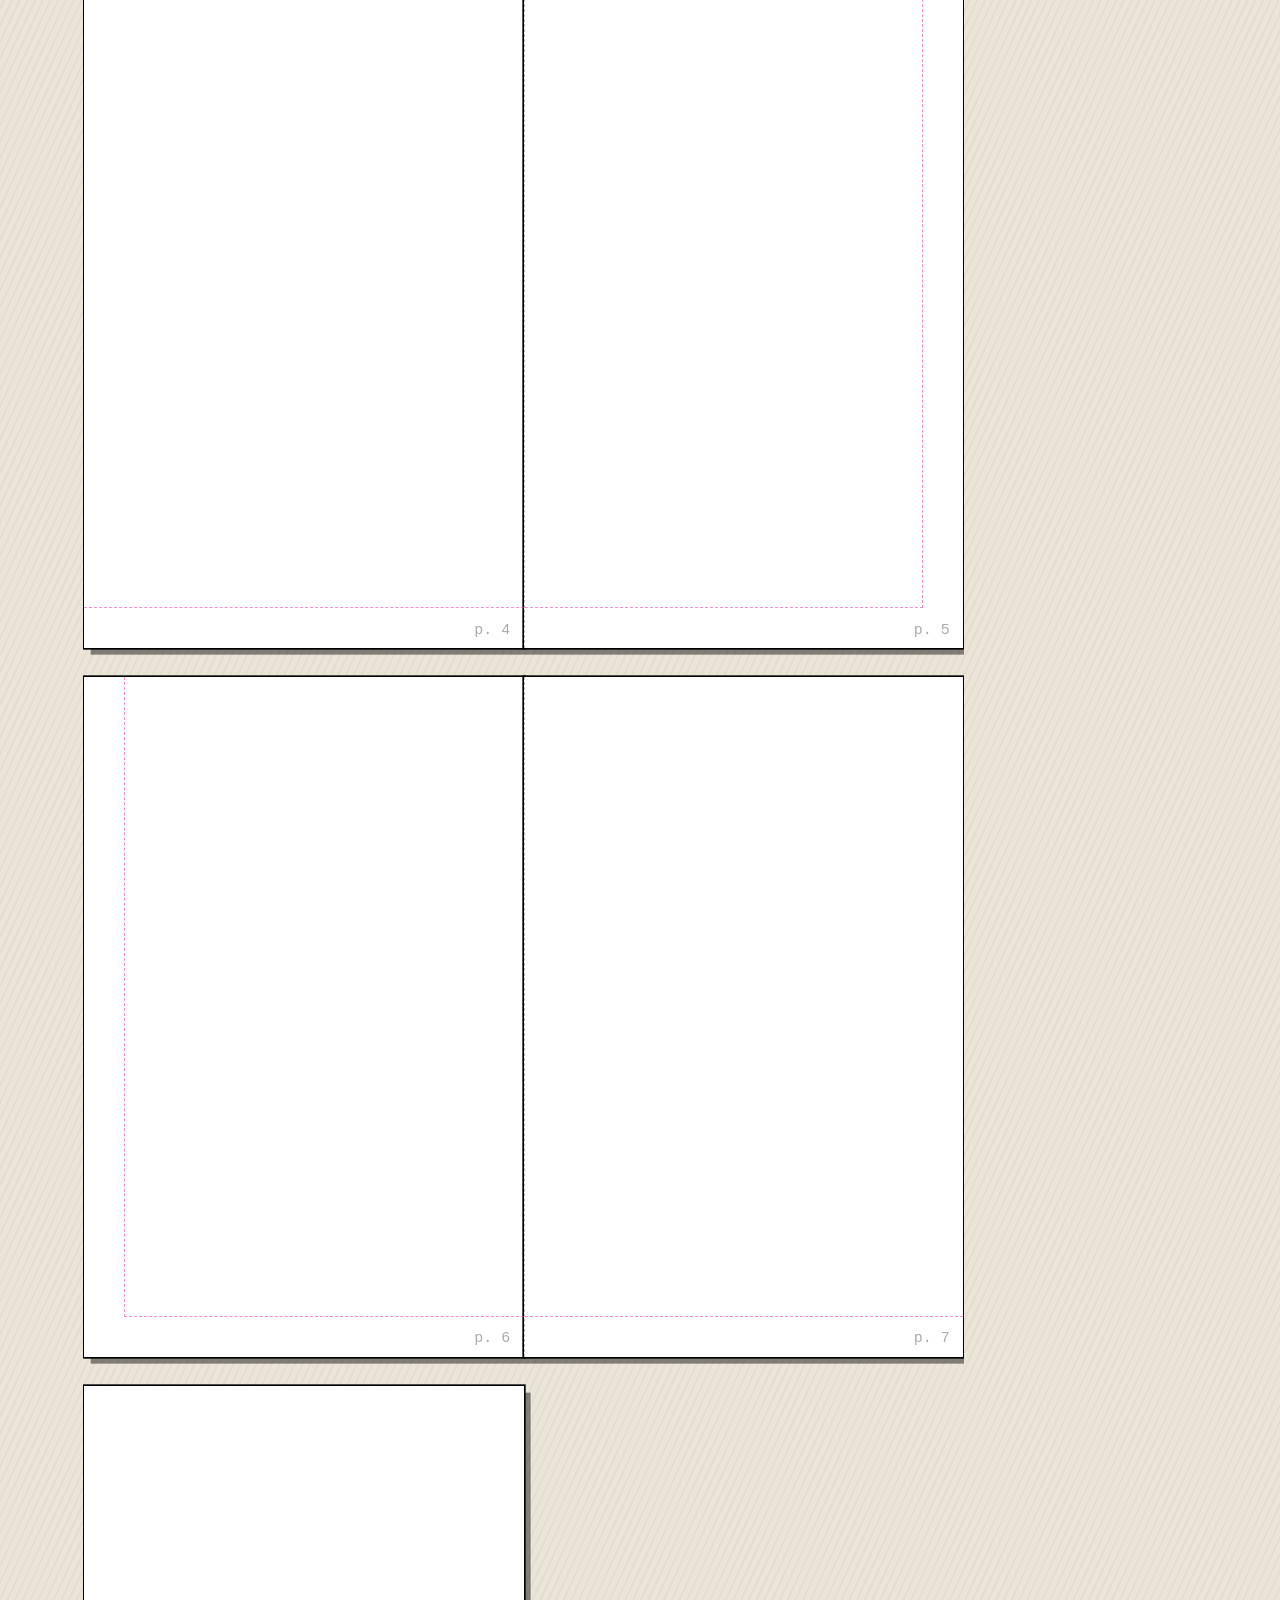
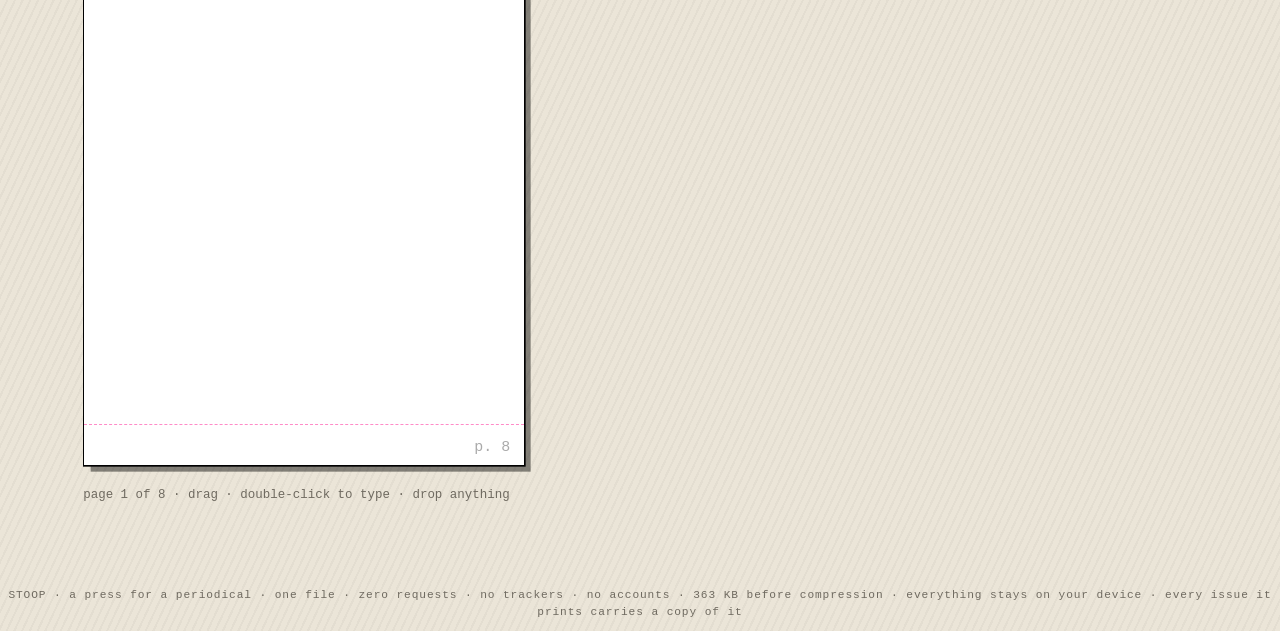
==== commit 1cbbc40e: "the paper keeps the dot and the spaces Two places where the PDF printed something other than what th" ====
--- a/index.html
+++ b/index.html
@@ -952,7 +952,7 @@
 </section>
 </main>
 <div class="toast" id="toast"></div>
-<p class="pageweight">STOOP · a press for a periodical · one file · zero requests · no trackers · no accounts · 362 KB before compression · everything stays on your device · every issue it prints carries a copy of it</p>
+<p class="pageweight">STOOP · a press for a periodical · one file · zero requests · no trackers · no accounts · 363 KB before compression · everything stays on your device · every issue it prints carries a copy of it</p>
 <script>
 (function(){
 var STORAGE_KEY = 'stoop_data_v4';
@@ -2491,23 +2491,37 @@
   if (!node || node.contains(document.activeElement)) return null;
   var marks = voice === 'marker' ? node.querySelectorAll('.rm') : null;
   var restore = null;
+  var gaps = null;
   if (!marks || !marks.length) {
     var text = node.innerText;
     if (!text.trim()) return [];
     restore = node.innerHTML;
+    gaps = [];
+    var gap = '';
     node.innerHTML = text.split(/(\s+)/).map(function (w) {
-      return /^\s*$/.test(w) ? esc(w) : '<span class="lw">' + esc(w) + '</span>';
+      if (/^\s*$/.test(w)) { gap += w; return esc(w); }
+      gaps.push(gap);
+      gap = '';
+      return '<span class="lw">' + esc(w) + '</span>';
     }).join('');
     marks = node.querySelectorAll('.lw');
   }
   var lines = [], top = null;
-  Array.prototype.forEach.call(marks, function (s) {
+  Array.prototype.forEach.call(marks, function (s, i) {
     var t = Math.round(s.offsetTop);
-    if (top === null || Math.abs(t - top) > 2) { lines.push([]); top = t; }
-    lines[lines.length - 1].push(s.textContent);
+    var g = gaps ? gaps[i] : ' ';
+    if (top === null || Math.abs(t - top) > 2) {
+      var breaks = gaps ? g.split('\n').length - 1 : 0;
+      for (var b = 1; b < breaks && lines.length; b++) lines.push('');
+      lines.push(gaps && (breaks || top === null) ? g.slice(g.lastIndexOf('\n') + 1) : '');
+      top = t;
+    } else {
+      lines[lines.length - 1] += g;
+    }
+    lines[lines.length - 1] += s.textContent;
   });
   if (restore !== null) node.innerHTML = restore;
-  return lines.map(function (l) { return l.join(' '); });
+  return lines;
 }
 
 function growTextEls(panelEl, panel) {
@@ -5682,7 +5696,7 @@
 var PDF_SUBS = {
   '\u2014': '\x97', '\u2013': '\x96', '\u2018': '\x91', '\u2019': '\x92',
   '\u201c': '\x93', '\u201d': '\x94', '\u2022': '\x95', '\u2026': '\x85',
-  '\u2116': 'No.', '\u00b7': '-', '\u2605': '*', '\u2715': 'x',
+  '\u2116': 'No.', '\u2605': '*', '\u2715': 'x',
   '\u00a0': ' ', '\u2713': 'v'
 };
 
@@ -5700,7 +5714,9 @@
 }
 
 function faceText(face, text) {
-  return face && face.face && face.face.glyphOf(0x2116) ? String(text).replace(/\u2116/g, '\x80') : String(text);
+  var t = String(text);
+  if (face && face.face && !face.face.glyphOf(0xb7)) t = t.replace(/\u00b7/g, '-');
+  return face && face.face && face.face.glyphOf(0x2116) ? t.replace(/\u2116/g, '\x80') : t;
 }
 
 function pdfEsc(s) {
@@ -6318,6 +6334,7 @@
 function glyphWidth(face, ch, size) {
   if (!face.w) return size * COURIER_W;
   var c = ch.charCodeAt(0);
+  if (c === 0xb7 && face.w.length < 152) c = 46;   // a standard face's middle dot is as wide as its full stop
   if (c < 32 || c - 32 >= face.w.length) c = 63;
   return face.w[c - 32] / 1000 * size;
 }
